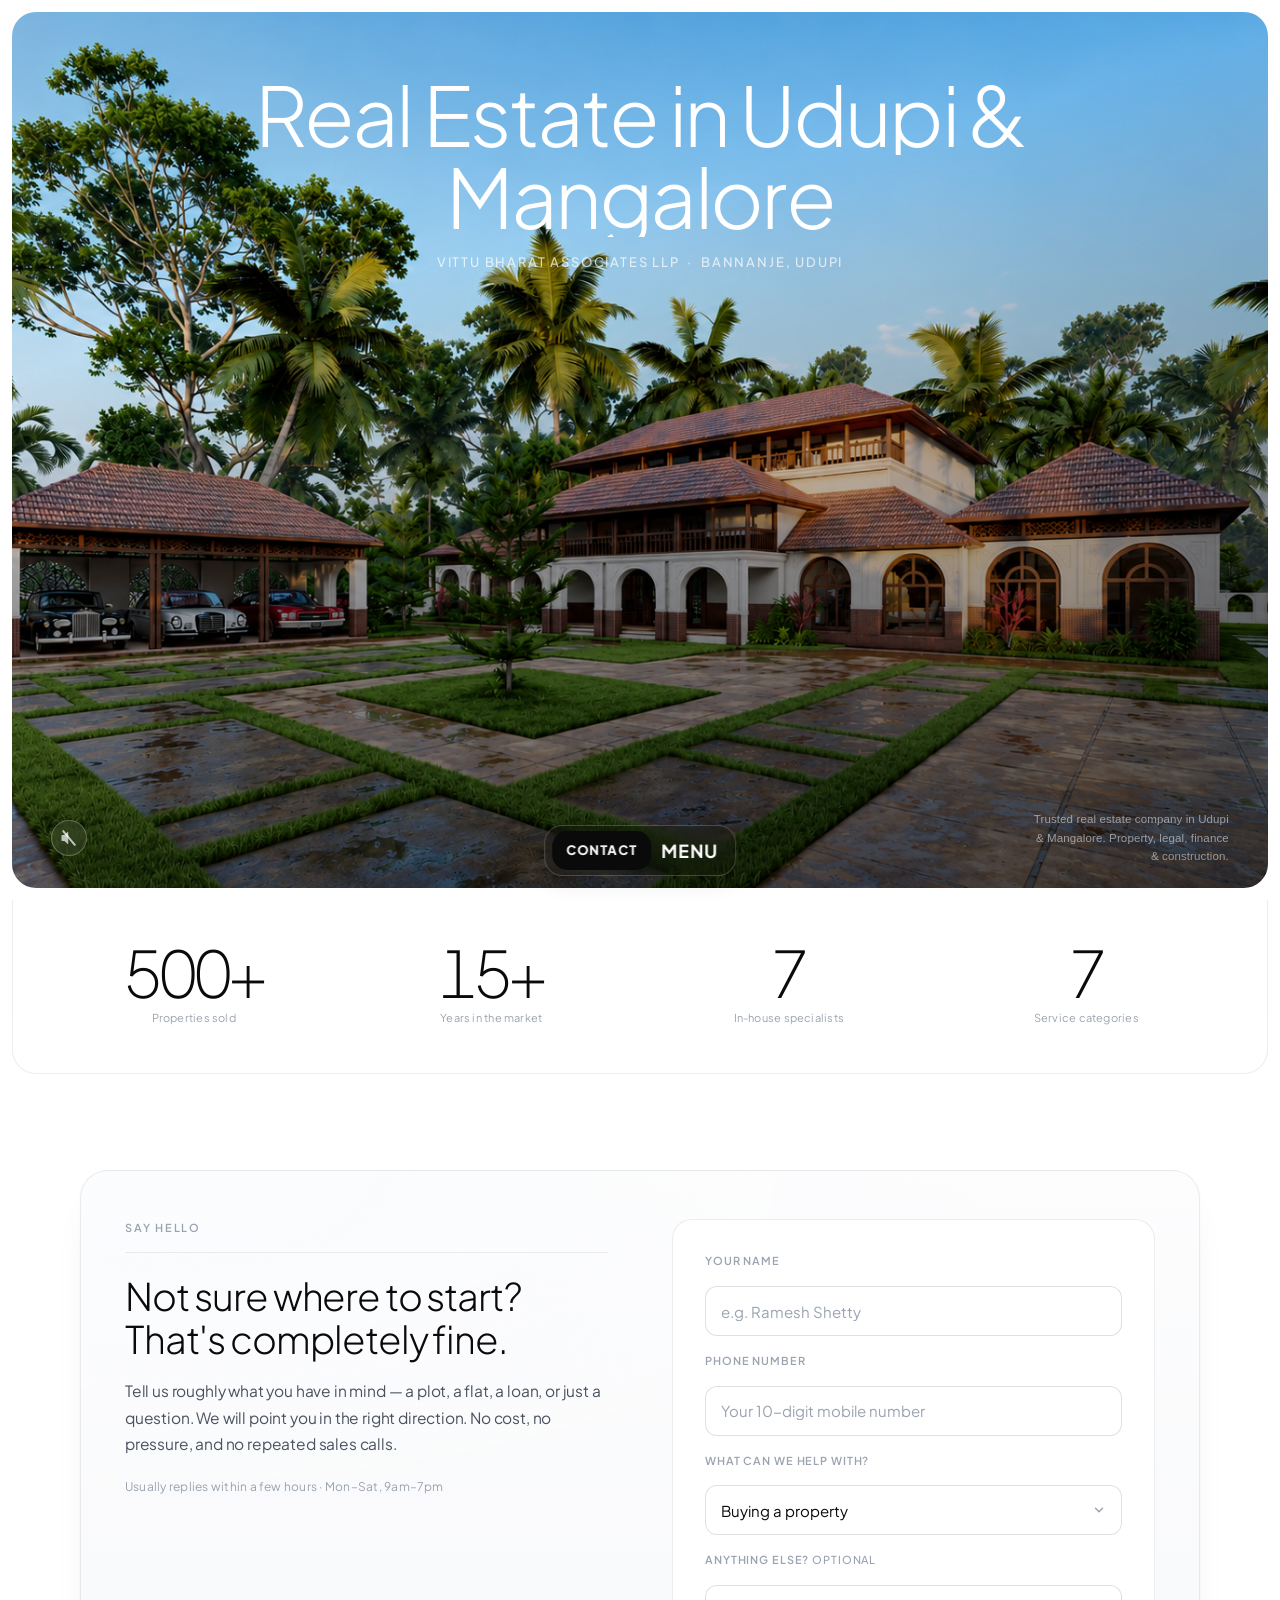
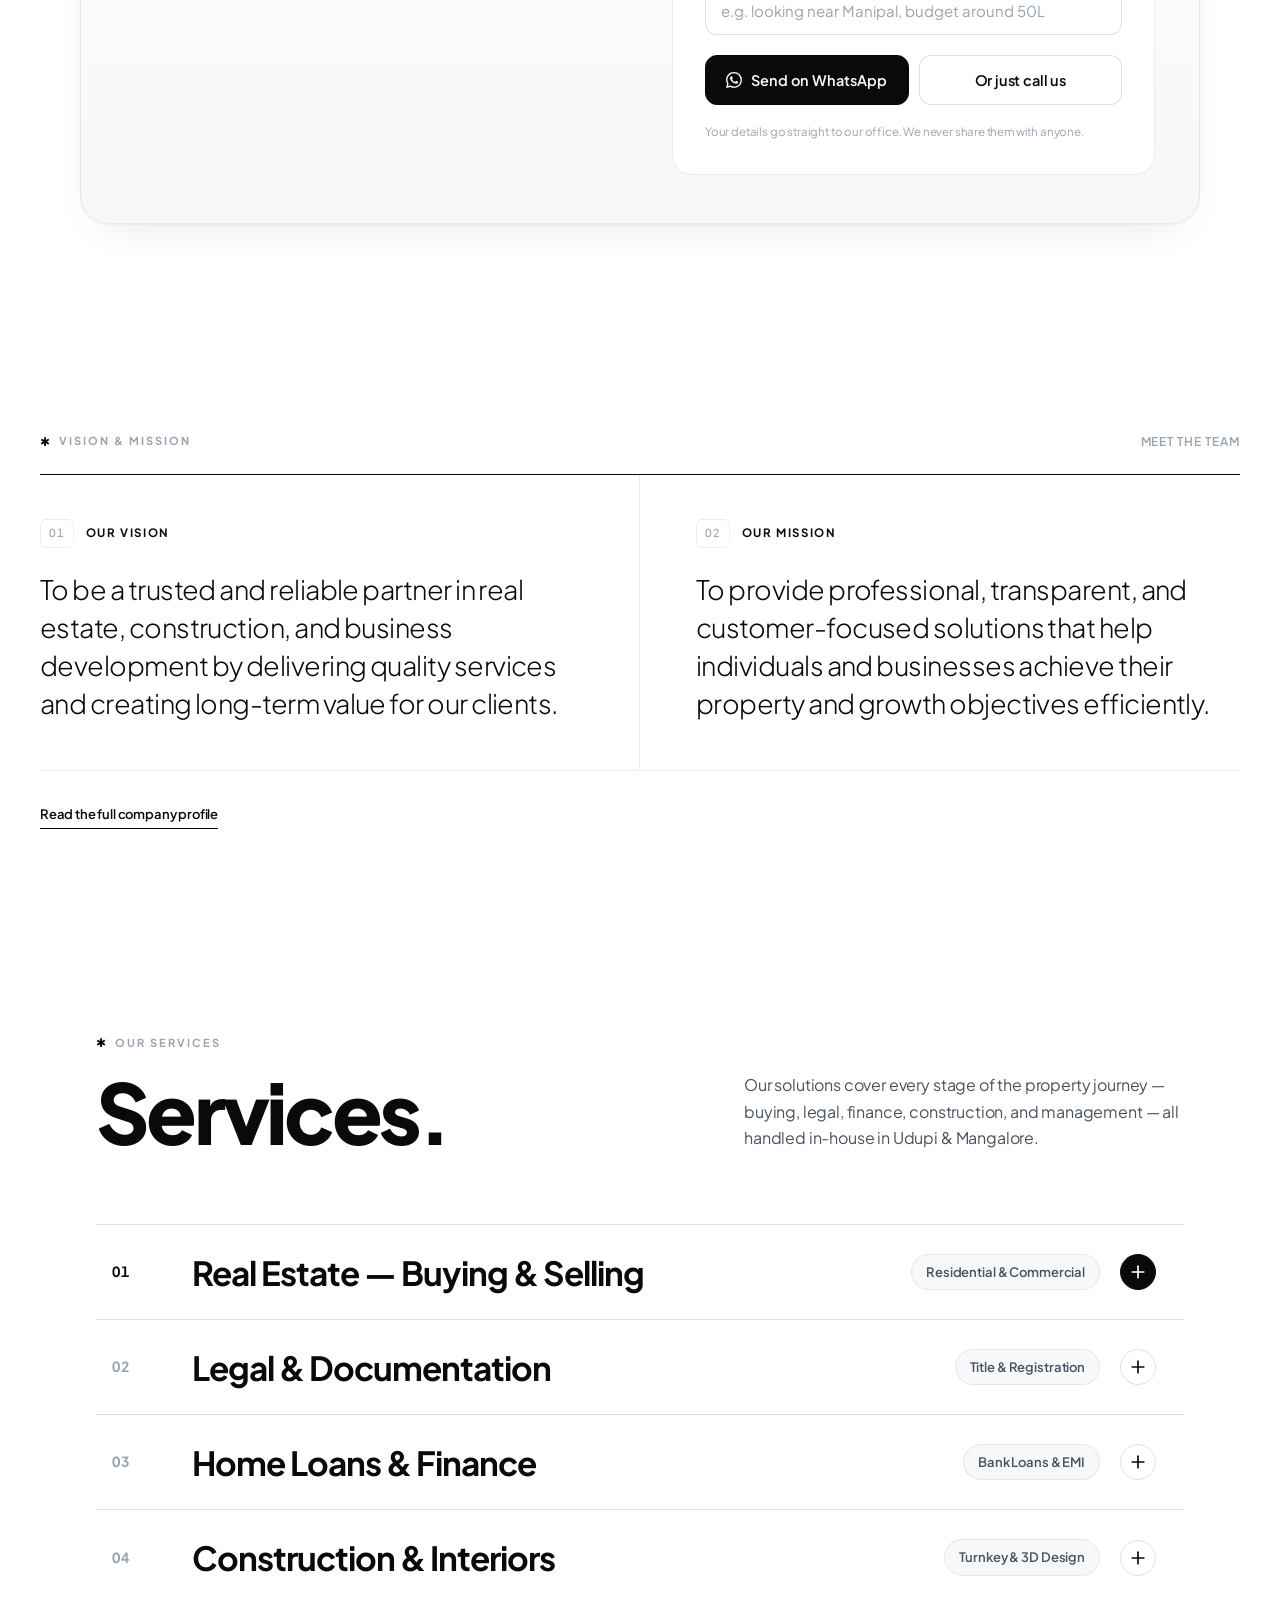
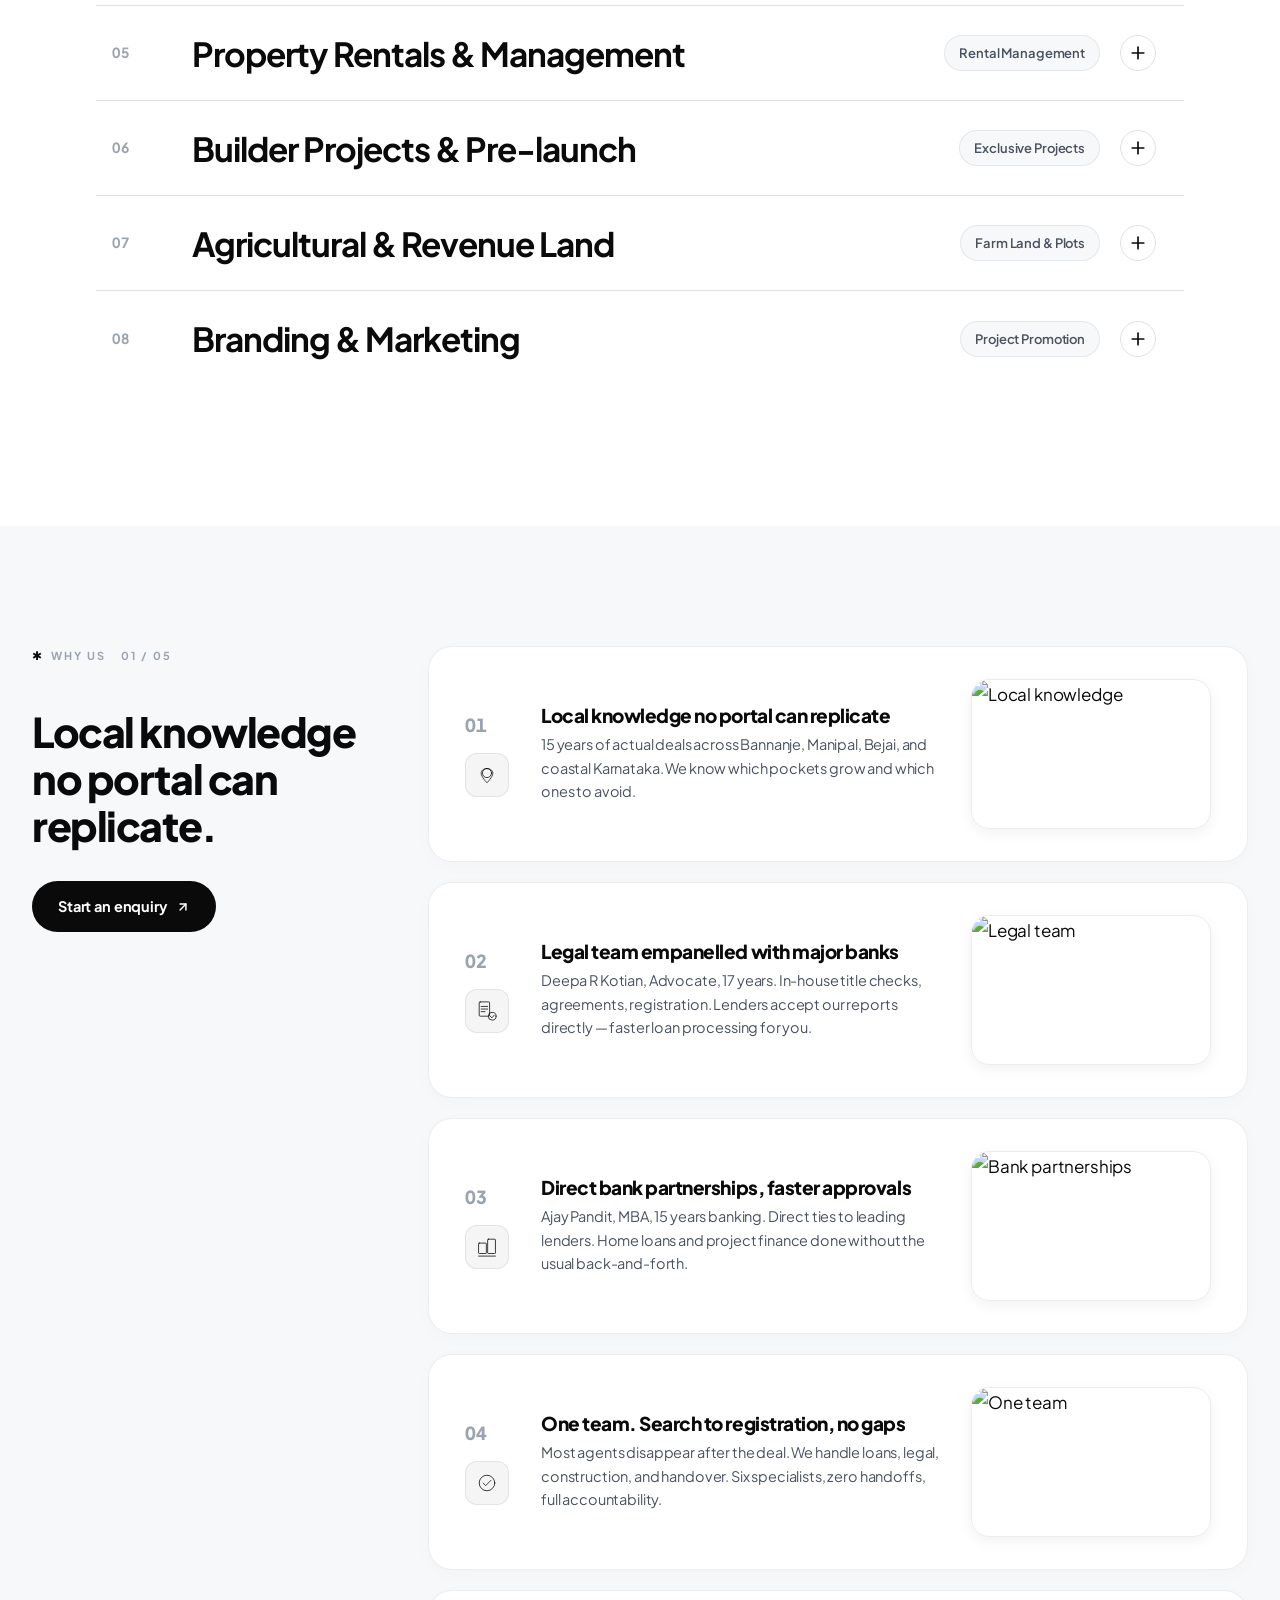
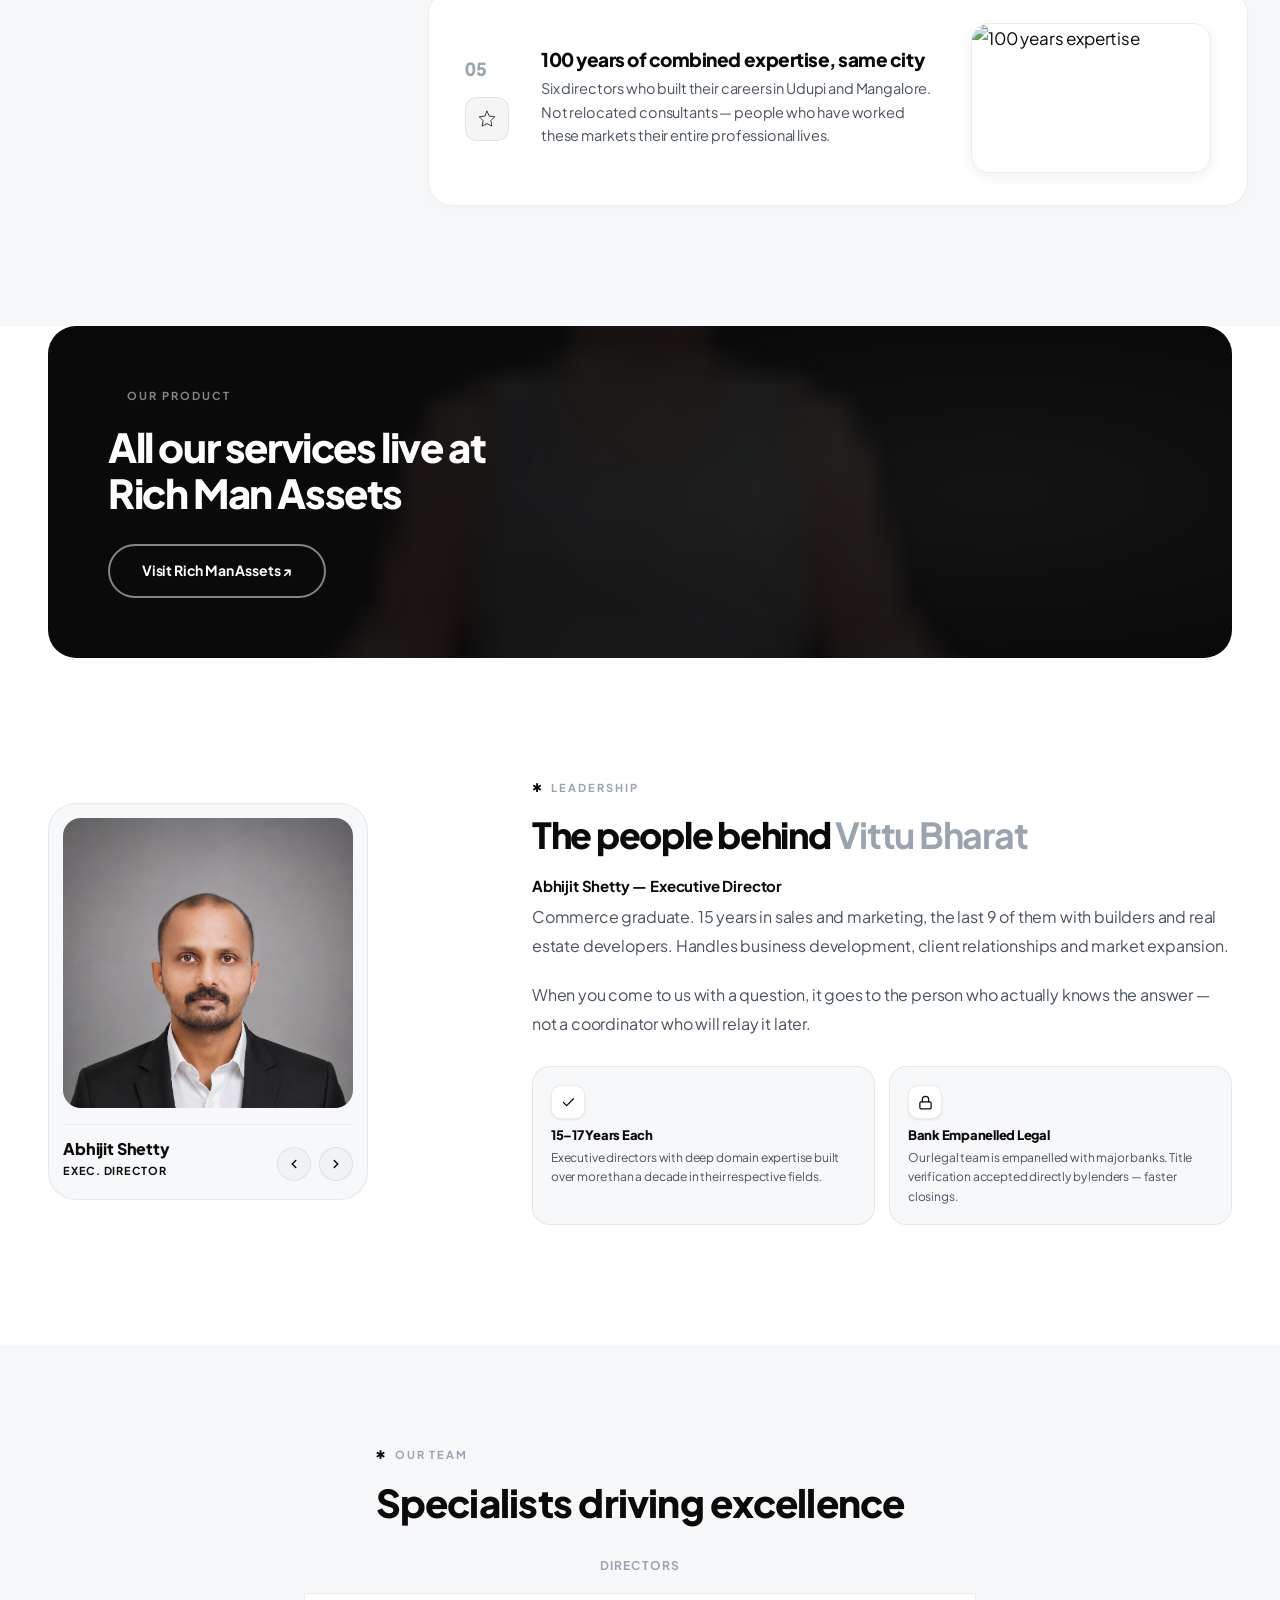
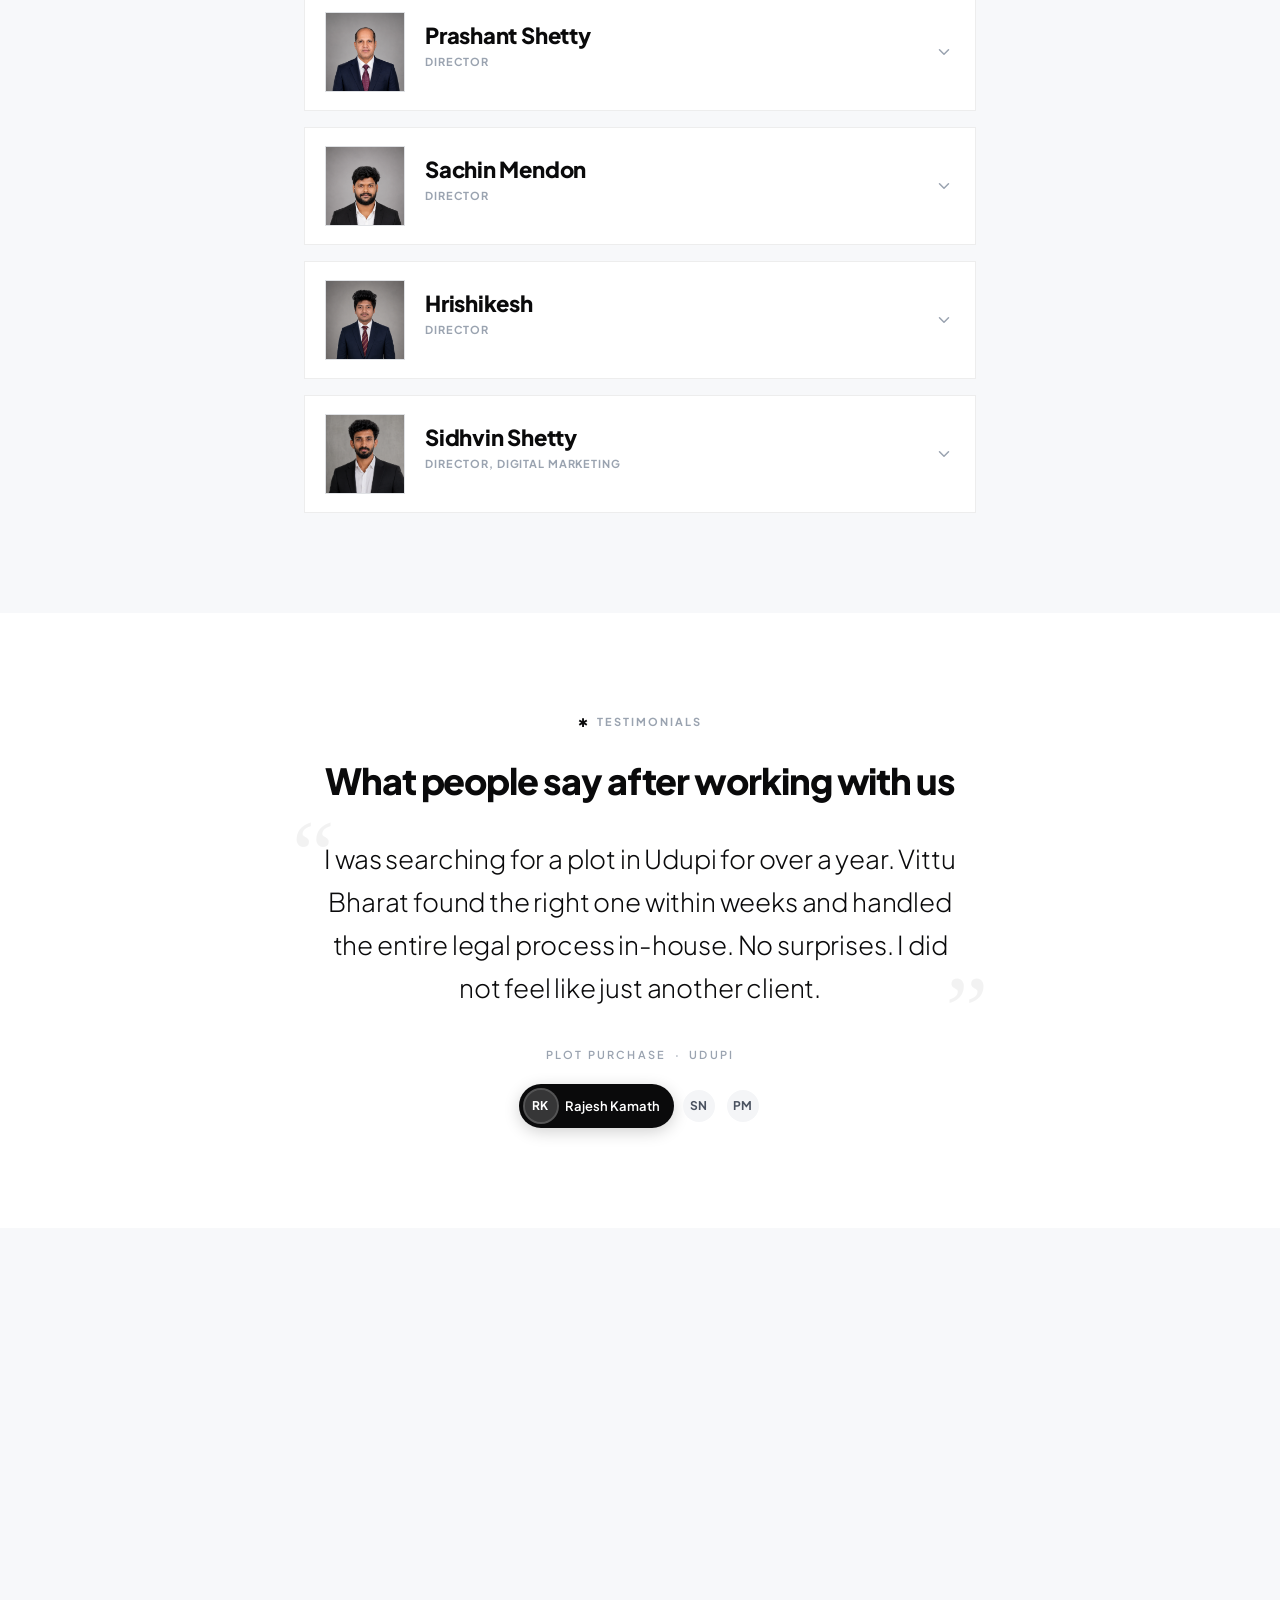
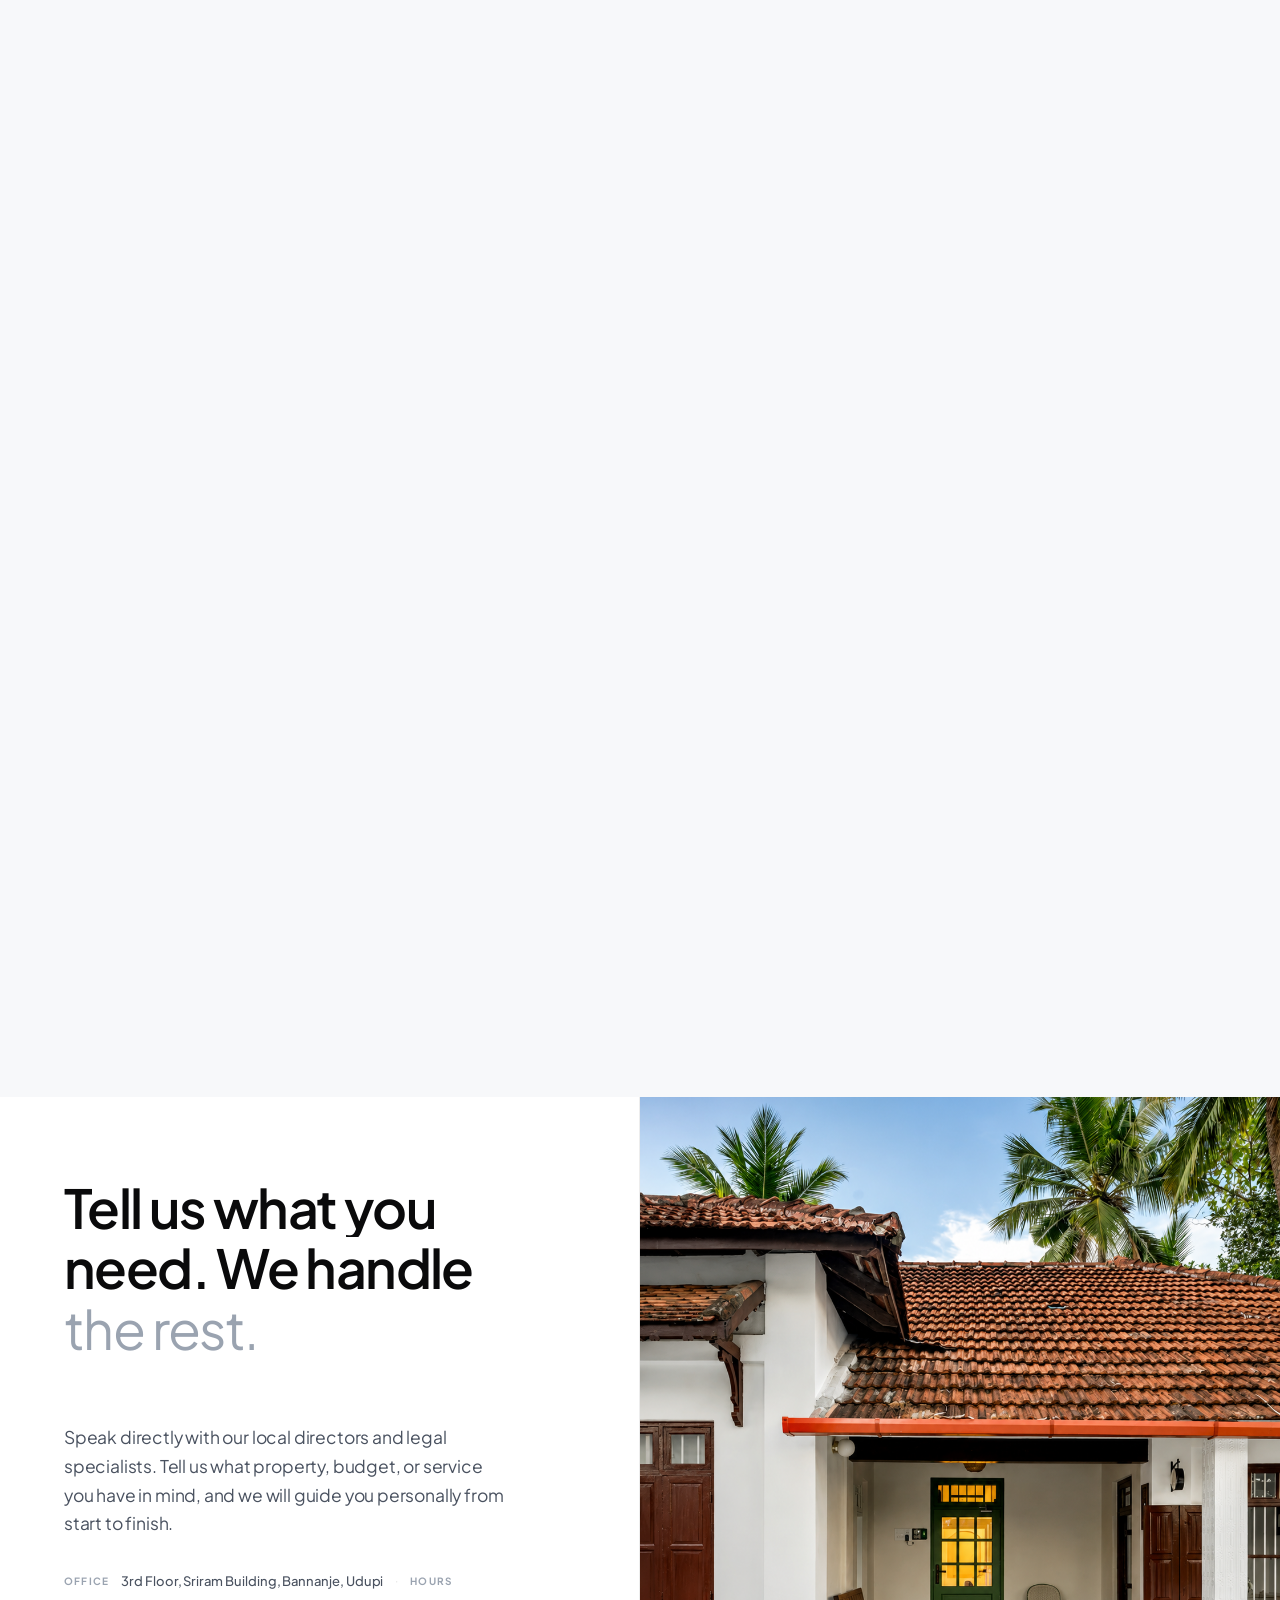
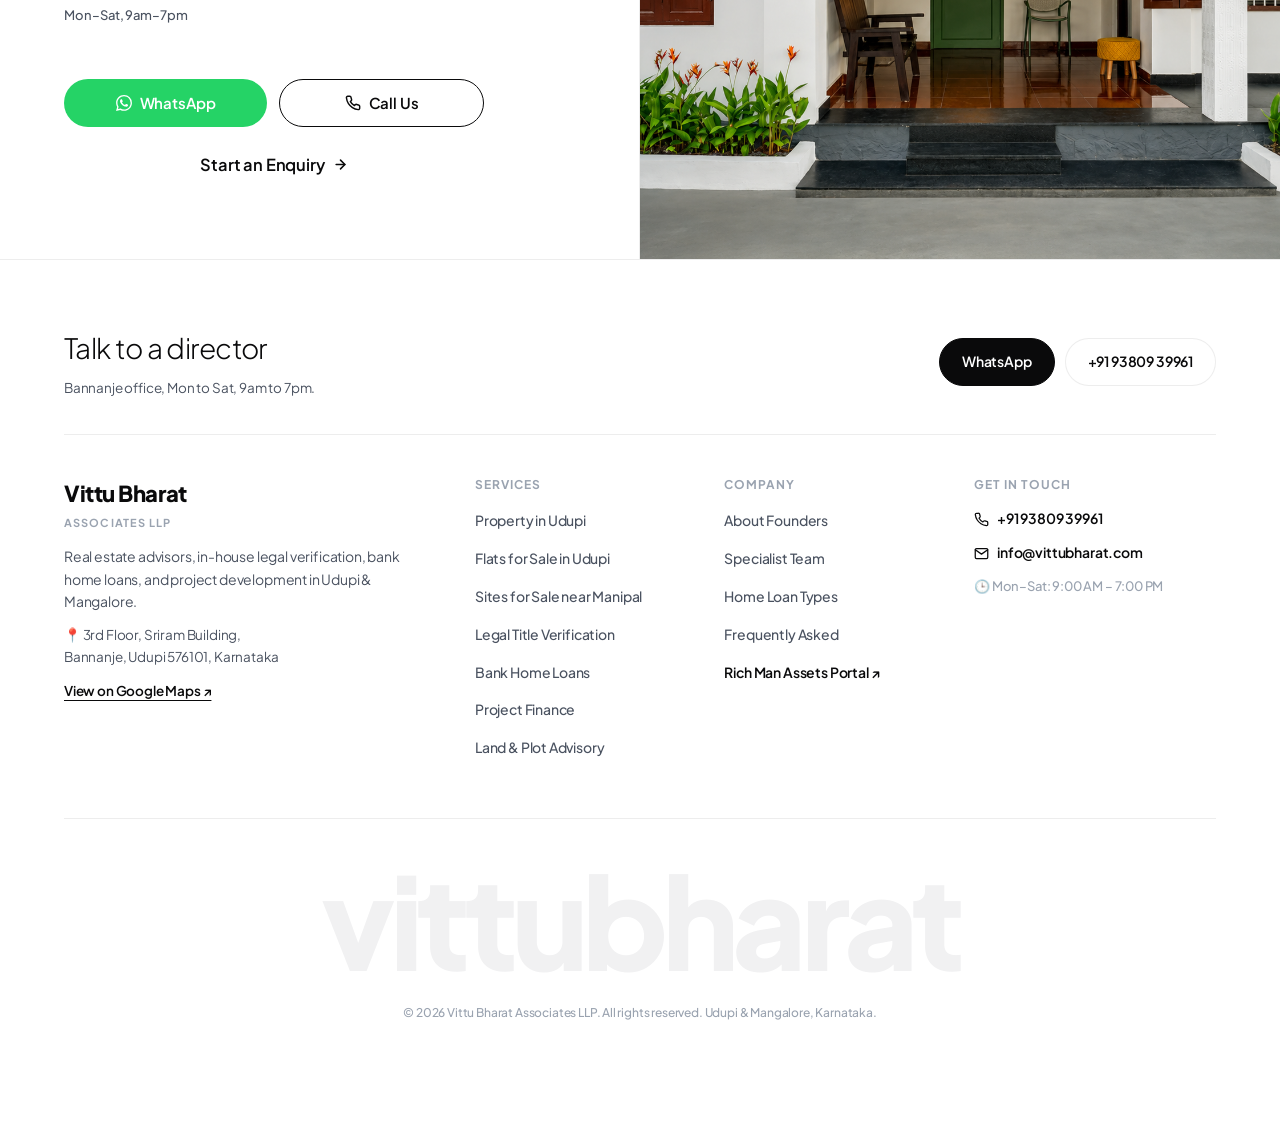
==== index.html @ 273f50f2 "SEO week 1: remove fake review markup, fix trust and crawl signals Audit found unearned aggregateRat" ====
<!DOCTYPE html>
<html lang="en">

<head>
  <meta charset="UTF-8">
  <meta name="viewport" content="width=device-width, initial-scale=1.0">
  <title>Real Estate in Udupi &amp; Mangalore | Vittu Bharat</title>
  <meta name="description"
    content="Real estate company in Udupi and Mangalore. Property buying and selling, in-house legal title work, bank home loans and construction. 15+ years, 7 specialists.">
  <meta name="keywords"
    content="real estate Udupi, real estate Mangalore, property dealers Udupi, property Mangalore, home loans Udupi, real estate consultants coastal Karnataka, property registration Udupi, Rich Man Assets, Vittu Bharat, VittuBharat, property advisor Udupi, buy flat Mangalore, plot for sale Udupi, housing loan Mangalore, property consultant Mangalore, land for sale Udupi, real estate agent Udupi, legal verification property Udupi, home loan consultant Mangalore, real estate Manipal, property Kundapur, flat for sale Udupi, villa Mangalore, commercial property Udupi, construction company Udupi, property registration Karnataka, RERA approved projects Udupi, best real estate company Udupi, trusted property dealer Mangalore, agricultural land Udupi, revenue land Karnataka, gated community Udupi, apartment Mangalore, property investment coastal Karnataka">
  <meta name="author" content="Vittu Bharat Associates LLP">
  <meta name="robots" content="index, follow, max-image-preview:large, max-snippet:-1, max-video-preview:-1">
  <link rel="canonical" href="https://www.vittubharat.com/">

  <!-- Geo / Location SEO -->
  <meta name="geo.region" content="IN-KA">
  <meta name="geo.placename" content="Udupi, Karnataka, India">
  <meta name="geo.position" content="13.3408;74.7491">
  <meta name="ICBM" content="13.3408, 74.7491">
  <meta name="DC.title" content="Vittu Bharat Associates LLP">
  <meta name="DC.creator" content="Vittu Bharat Associates LLP">
  <meta name="DC.subject" content="Real Estate Udupi Mangalore">
  <meta name="DC.description" content="Trusted real estate company in Udupi and Mangalore — property, legal, finance, construction.">
  <meta name="DC.publisher" content="Vittu Bharat Associates LLP">
  <meta name="DC.language" content="en-IN">

  <!-- Open Graph -->
  <meta property="og:title" content="Vittu Bharat Associates LLP | Real Estate in Udupi &amp; Mangalore">
  <meta property="og:description"
    content="Trusted real estate in Udupi &amp; Mangalore — Property, Legal, Home Loans, Construction. 📍 Bannanje, Udupi | 📞 +91 93809 39961 | 15+ yrs experience.">
  <meta property="og:type" content="website">
  <meta property="og:url" content="https://www.vittubharat.com/">
  <meta property="og:image" content="https://www.vittubharat.com/logo/og-image.png">
  <meta property="og:image:alt" content="Vittu Bharat Associates LLP — Real Estate Company">
  <meta property="og:image:width" content="1200">
  <meta property="og:image:height" content="630">
  <meta property="og:site_name" content="Vittu Bharat Associates LLP">
  <meta property="og:locale" content="en_IN">

  <!-- Twitter Card -->
  <meta name="twitter:card" content="summary_large_image">
  <meta name="twitter:title" content="Vittu Bharat Associates LLP | Real Estate in Udupi &amp; Mangalore">
  <meta name="twitter:description" content="Trusted real estate company in Udupi &amp; Mangalore. Property, legal, finance &amp; construction under one roof. 15+ years experience.">
  <meta name="twitter:image" content="https://www.vittubharat.com/logo/og-image.png">
  <meta name="twitter:image:alt" content="Vittu Bharat Associates LLP logo">

  <!-- Favicon -->
  <link rel="icon" type="image/png" sizes="192x192" href="logo/textlogo.png">
  <link rel="icon" type="image/png" sizes="32x32" href="logo/logo.png">
  <link rel="apple-touch-icon" sizes="180x180" href="logo/textlogo.png">
  <meta name="msapplication-TileImage" content="logo/textlogo.png">
  <meta name="theme-color" content="#0A0A0B">

  <!-- Fonts -->
  <link rel="preconnect" href="https://fonts.googleapis.com">
  <link rel="preconnect" href="https://fonts.gstatic.com" crossorigin>
  <link href="https://fonts.googleapis.com/css2?family=Inter:wght@300;400;500;600;700;800&family=Plus+Jakarta+Sans:wght@300;400;500;600;700;800&display=swap"
    rel="stylesheet">
  <link rel="stylesheet" href="style.css">

  <!-- Structured Data: RealEstateAgent (primary) -->
  <script type="application/ld+json">
{
  "@context": "https://schema.org",
  "@type": "RealEstateAgent",
  "dateModified": "2026-09-06",
  "inLanguage": "en-IN",
  "name": "Vittu Bharat Associates LLP",
  "alternateName": ["VittuBharat", "Vittu Bharat", "vittubharat"],
  "description": "Trusted real estate company in Udupi and Mangalore with 15+ years of experience in residential, commercial property, home loans, legal services, and construction.",
  "url": "https://www.vittubharat.com",
  "logo": "https://www.vittubharat.com/logo/textlogo.png",
  "image": "https://www.vittubharat.com/logo/textlogo.png",
  "telephone": "+91 93809 39961",
  "email": "info@vittubharat.com",
  "foundingDate": "2010",
  "numberOfEmployees": {
    "@type": "QuantitativeValue",
    "value": "7"
  },
  "priceRange": "₹₹-₹₹₹₹",
  "currenciesAccepted": "INR",
  "paymentAccepted": "Cash, Bank Transfer, Cheque",
  "address": {
    "@type": "PostalAddress",
    "streetAddress": "3rd floor, Sriram Building, Bannanje",
    "addressLocality": "Udupi",
    "addressRegion": "Karnataka",
    "postalCode": "576101",
    "addressCountry": "IN"
  },
  "geo": {
    "@type": "GeoCoordinates",
    "latitude": "13.3408",
    "longitude": "74.7491"
  },
  "openingHoursSpecification": {
    "@type": "OpeningHoursSpecification",
    "dayOfWeek": ["Monday","Tuesday","Wednesday","Thursday","Friday","Saturday"],
    "opens": "09:00",
    "closes": "19:00"
  },
  "areaServed": [
    {"@type": "City", "name": "Udupi"},
    {"@type": "City", "name": "Mangalore"},
    {"@type": "City", "name": "Manipal"},
    {"@type": "City", "name": "Kundapur"},
    {"@type": "City", "name": "Karkala"},
    {"@type": "City", "name": "Brahmavar"},
    {"@type": "City", "name": "Padubidri"},
    {"@type": "AdministrativeArea", "name": "Dakshina Kannada"},
    {"@type": "AdministrativeArea", "name": "Udupi District"},
    {"@type": "AdministrativeArea", "name": "Coastal Karnataka"}
  ],
  "hasOfferCatalog": {
    "@type": "OfferCatalog",
    "name": "Real Estate Services",
    "itemListElement": [
      {"@type": "Offer", "itemOffered": {"@type": "Service", "name": "Property Buying and Selling", "description": "Residential and commercial property transactions in Udupi and Mangalore"}},
      {"@type": "Offer", "itemOffered": {"@type": "Service", "name": "Legal Title Verification", "description": "In-house title verification, sale agreements, EC checks, property registration"}},
      {"@type": "Offer", "itemOffered": {"@type": "Service", "name": "Home Loan Assistance", "description": "Housing and construction loans, house and flat purchase loans, residential and commercial plot purchase loans, home loan takeover and top-up, loan against property, and industrial, commercial, residential and vacant land loans with major bank partnerships"}},
      {"@type": "Offer", "itemOffered": {"@type": "Service", "name": "Construction and Interiors", "description": "Turnkey construction, 3D design, and interior work"}},
      {"@type": "Offer", "itemOffered": {"@type": "Service", "name": "Property Rentals and Management", "description": "Residential and commercial property rental management"}},
      {"@type": "Offer", "itemOffered": {"@type": "Service", "name": "Builder Projects and Pre-launch", "description": "Shanta Serendipity and upcoming projects"}},
      {"@type": "Offer", "itemOffered": {"@type": "Service", "name": "Agricultural and Revenue Land Advisory", "description": "Farm land and investment land advisory in coastal Karnataka"}},
      {"@type": "Offer", "itemOffered": {"@type": "Service", "name": "Branding and Marketing", "description": "Real estate project branding, digital and offline marketing, sales promotion campaigns, and business growth and brand visibility assistance for builders and developers"}}
    ]
  },
  "sameAs": [
    "https://richmanassets.in",
    "https://wa.me/919380939961",
    "https://maps.app.goo.gl/BXjthYPATCqSxRvz6"
  ]
}
</script>

  <!-- Structured Data: FAQPage (for Google FAQ rich results) -->
  <script type="application/ld+json">
{
  "@context": "https://schema.org",
  "@type": "FAQPage",
  "mainEntity": [
    {
      "@type": "Question",
      "name": "Which areas in Udupi and Mangalore do you cover?",
      "acceptedAnswer": {
        "@type": "Answer",
        "text": "We serve Udupi, Mangalore, Manipal, Kundapur, Karkala, Brahmavar, Padubidri, and the broader Dakshina Kannada and Udupi districts. We know the local pricing trends, good investment pockets, and which locations to avoid. This is not general advice. It comes from actual deals done here."
      }
    },
    {
      "@type": "Question",
      "name": "Can you help me get a home loan in Udupi or Mangalore?",
      "acceptedAnswer": {
        "@type": "Answer",
        "text": "Yes. Ajay Pandit, our in-house finance specialist with 15 years of banking experience and an MBA, handles home loans and project loans directly. We have active relationships with major banks so approvals move faster and the paperwork does not fall on you."
      }
    },
    {
      "@type": "Question",
      "name": "Is the legal work handled in-house or outsourced?",
      "acceptedAnswer": {
        "@type": "Answer",
        "text": "Fully in-house. Deepa R Kotian, a practising Advocate with 17 years of experience, is part of our core team. She handles title verification, sale agreements, property registration, encumbrance checks, and due diligence. She is also empanelled with leading banks, which means lenders accept our title reports directly."
      }
    },
    {
      "@type": "Question",
      "name": "What kinds of properties can I buy or sell through you?",
      "acceptedAnswer": {
        "@type": "Answer",
        "text": "Residential plots, apartments, independent houses, villas, gated community flats, commercial shops, office spaces, warehouse properties, industrial plots, agricultural land, and revenue-generating rental properties. For active listings across Udupi and Mangalore, visit Rich Man Assets."
      }
    },
    {
      "@type": "Question",
      "name": "How do I get started with Vittu Bharat?",
      "acceptedAnswer": {
        "@type": "Answer",
        "text": "Call us, fill the enquiry form on this page, or walk into our office at 3rd floor, Sriram Building, Bannanje, Udupi. You can also visit richmanassets.com to browse current listings and submit a requirement. We respond the same day and do not follow up with pressure calls."
      }
    },
    {
      "@type": "Question",
      "name": "Do you assist with property registration and documentation in Udupi?",
      "acceptedAnswer": {
        "@type": "Answer",
        "text": "Yes. Property registration, khata transfer, EC checks, title reports and all related documentation are managed by our in-house legal team in Udupi. We handle this end to end so you do not need to run between offices or coordinate with external lawyers."
      }
    }
  ]
}
</script>

  <!-- Structured Data: BreadcrumbList -->
  <script type="application/ld+json">
{
  "@context": "https://schema.org",
  "@type": "BreadcrumbList",
  "itemListElement": [
    {"@type": "ListItem", "position": 1, "name": "Home", "item": "https://www.vittubharat.com/"},
    {"@type": "ListItem", "position": 2, "name": "Services", "item": "https://www.vittubharat.com/#services"},
    {"@type": "ListItem", "position": 3, "name": "About", "item": "https://www.vittubharat.com/about.html"},
    {"@type": "ListItem", "position": 4, "name": "Contact", "item": "https://www.vittubharat.com/#contact"}
  ]
}
</script>

  <!-- Structured Data: WebSite (Sitelinks Search Box) -->
  <script type="application/ld+json">
{
  "@context": "https://schema.org",
  "@type": "WebSite",
  "name": "Vittu Bharat Associates LLP",
  "alternateName": "VittuBharat",
  "url": "https://www.vittubharat.com"
}
</script>

  <!-- Structured Data: Organization -->
  <script type="application/ld+json">
{
  "@context": "https://schema.org",
  "@type": "Organization",
  "name": "Vittu Bharat Associates LLP",
  "url": "https://www.vittubharat.com",
  "logo": "https://www.vittubharat.com/logo/textlogo.png",
  "contactPoint": {
    "@type": "ContactPoint",
    "telephone": "+91 93809 39961",
    "contactType": "customer service",
    "email": "info@vittubharat.com",
    "areaServed": "IN",
    "availableLanguage": ["English", "Kannada", "Hindi", "Tulu"]
  },
  "sameAs": [
    "https://richmanassets.in",
    "https://maps.app.goo.gl/BXjthYPATCqSxRvz6",
    "https://wa.me/919380939961"
  ]
}
</script>
</head>

<body>

  <!-- NAVBAR bottom-right pill -->
  <div class="nb" id="nb">

    <!-- expanded panel — slides up -->
    <nav class="nb-panel" id="nb-panel" aria-hidden="true">
      <a href="about.html" class="nb-link">About Us</a>
      <a href="#services" class="nb-link">Our Services</a>
      <a href="property-in-udupi.html" class="nb-link">Property in Udupi</a>
      <a href="flats-for-sale-udupi.html" class="nb-link">Flats in Udupi</a>
      <a href="sites-for-sale-manipal.html" class="nb-link">Sites near Manipal</a>
      <a href="home-loans.html" class="nb-link">Home Loans</a>
      <a href="#leadership" class="nb-link">Our Team</a>
      <a href="#why" class="nb-link">Why Us</a>
      <a href="#faq" class="nb-link">Resources</a>
      <a href="https://richmanassets.in" target="_blank" rel="noopener" class="nb-link nb-link--accent">Rich Man Assets
        ↗</a>
    </nav>

    <!-- trigger bar — always visible -->
    <div class="nb-bar">
      <a href="#contact" class="nb-logo"> Contact</a>
      <button class="nb-toggle" id="nb-toggle" aria-expanded="false">
        <span class="nb-label-menu">Menu</span>
        <span class="nb-label-close">Close</span>
      </button>
    </div>

  </div>

  <main id="main-container">

    <!-- HERO -->
    <section class="hero" id="hero">
      <audio id="hero-bg-audio" src="team/North_Facing_Light.mp3" loop preload="auto"></audio>
      <div class="hero-bg">
        <img src="scraped images/hero.jpg" alt="Coastal Karnataka aerial view" loading="eager">
      </div>
      <div class="hero-content">
        <h1 class="hero-title">Real Estate in Udupi &amp; Mangalore</h1>
        <p class="hero-brandline">Vittu Bharat Associates LLP &nbsp;&middot;&nbsp; Bannanje, Udupi</p>
      </div>
      <!-- Bottom row: sound icon + description, sits above the navbar -->
      <div class="hero-bottom-row">

        <!-- Sound icon -->
        <button class="hero-sound-btn muted" id="hero-sound-btn" aria-label="Toggle sound">
          <div class="hero-sound-icon">
            <svg class="hero-sound-svg" xmlns="http://www.w3.org/2000/svg" viewBox="0 0 24 24" width="18" height="18">
              <path fill="currentColor" stroke="none"
                d="M11 4.702a.705.705 0 0 0-1.203-.498L6.413 7.587A1.4 1.4 0 0 1 5.416 8H3a1 1 0 0 0-1 1v6a1 1 0 0 0 1 1h2.416a1.4 1.4 0 0 1 .997.413l3.383 3.384A.705.705 0 0 0 11 19.298z" />
              <path class="hero-sound-waves" fill="none" stroke-width="2" stroke-linecap="round" stroke-linejoin="round"
                stroke="currentColor" d="M16 9a5 5 0 0 1 0 6" />
              <path class="hero-sound-waves" fill="none" stroke-width="2" stroke-linecap="round" stroke-linejoin="round"
                stroke="currentColor" d="M19.364 18.364a9 9 0 0 0 0-12.728" />
            </svg>
            <div class="hero-sound-slash">
              <div class="hero-sound-slash-inner"></div>
            </div>
          </div>
        </button>

        <!-- Description -->
        <p class="hero-desc-text">Trusted real estate company in Udupi &amp; Mangalore. Property, legal, finance &amp;
          construction.</p>

      </div>

    </section>


    <!-- STATS STRIP -->
    <div class="stats-strip">
      <div class="stats-strip-inner">
        <div class="stat-item">
          <span class="stat-num" data-target="500" data-suffix="+">500+</span>
          <span class="stat-label">Properties sold</span>
        </div>
        <div class="stat-divider"></div>
        <div class="stat-item">
          <span class="stat-num" data-target="15" data-suffix="+">15+</span>
          <span class="stat-label">Years in the market</span>
        </div>
        <div class="stat-divider"></div>
        <div class="stat-item">
          <span class="stat-num" data-target="7" data-suffix="">7</span>
          <span class="stat-label">In-house specialists</span>
        </div>
        <div class="stat-divider"></div>
        <div class="stat-item">
          <span class="stat-num" data-target="7" data-suffix="">7</span>
          <span class="stat-label">Service categories</span>
        </div>
      </div>
    </div>


    <!-- ENQUIRY CTA -->
    <section class="fq" id="say-hello" aria-labelledby="fq-title">
      <div class="fq-card">
        <div class="fq-intro">
          <span class="fq-eyebrow">Say hello</span>
          <h2 class="fq-title" id="fq-title">Not sure where to start? That's completely fine.</h2>
          <p class="fq-text">Tell us roughly what you have in mind — a plot, a flat, a loan, or just a question. We
            will point you in the right direction. No cost, no pressure, and no repeated sales calls.</p>
          <p class="fq-reassure">Usually replies within a few hours · Mon–Sat, 9am–7pm</p>
        </div>

        <form class="fq-form" id="fq-form-home" novalidate>
          <div class="fq-field">
            <label class="fq-label" for="fq-name-home">Your name</label>
            <input class="fq-input" type="text" id="fq-name-home" name="name" placeholder="e.g. Ramesh Shetty"
              autocomplete="name" required>
          </div>
          <div class="fq-field">
            <label class="fq-label" for="fq-phone-home">Phone number</label>
            <input class="fq-input" type="tel" id="fq-phone-home" name="phone" placeholder="Your 10-digit mobile number"
              autocomplete="tel" required>
          </div>
          <div class="fq-field fq-field--full">
            <label class="fq-label" for="fq-need-home">What can we help with?</label>
            <select class="fq-input fq-select" id="fq-need-home" name="need">
              <option value="Buying a property">Buying a property</option>
              <option value="Selling a property">Selling a property</option>
              <option value="Home loan">Home loan</option>
              <option value="Legal or documentation">Legal or documentation</option>
              <option value="Construction or interiors">Construction or interiors</option>
              <option value="Something else">Something else</option>
            </select>
          </div>
          <div class="fq-field fq-field--full">
            <label class="fq-label" for="fq-note-home">Anything else? <span class="fq-optional">Optional</span></label>
            <input class="fq-input" type="text" id="fq-note-home" name="note"
              placeholder="e.g. looking near Manipal, budget around 50L">
          </div>

          <p class="fq-error" id="fq-error-home" role="alert" hidden></p>

          <div class="fq-actions">
            <button type="submit" class="fq-btn fq-btn--solid">
              <svg width="16" height="16" viewBox="0 0 24 24" fill="currentColor" aria-hidden="true">
                <path d="M17.472 14.382c-.297-.149-1.758-.867-2.03-.967-.273-.099-.471-.148-.67.15-.197.297-.767.966-.94 1.164-.173.199-.347.223-.644.075-.297-.15-1.255-.463-2.39-1.475-.883-.788-1.48-1.761-1.653-2.059-.173-.297-.018-.458.13-.606.134-.133.298-.347.446-.52.149-.174.198-.298.298-.497.099-.198.05-.371-.025-.52-.075-.149-.669-1.612-.916-2.207-.242-.579-.487-.5-.669-.51-.173-.008-.371-.01-.57-.01-.198 0-.52.074-.792.372-.272.297-1.04 1.016-1.04 2.479 0 1.462 1.065 2.875 1.213 3.074.149.198 2.096 3.2 5.077 4.487.709.306 1.262.489 1.694.625.712.227 1.36.195 1.871.118.571-.085 1.758-.719 2.006-1.413.248-.694.248-1.289.173-1.413-.074-.124-.272-.198-.57-.347m-5.421 7.403h-.004a9.87 9.87 0 01-5.031-1.378l-.361-.214-3.741.982.998-3.648-.235-.374a9.86 9.86 0 01-1.51-5.26c.001-5.45 4.436-9.884 9.888-9.884 2.64 0 5.122 1.03 6.988 2.898a9.825 9.825 0 012.893 6.994c-.003 5.45-4.437 9.884-9.885 9.884m8.413-18.297A11.815 11.815 0 0012.05 0C5.495 0 .16 5.335.157 11.892c0 2.096.547 4.142 1.588 5.945L.057 24l6.305-1.654a11.882 11.882 0 005.683 1.448h.005c6.554 0 11.89-5.335 11.893-11.893a11.821 11.821 0 00-3.48-8.413z" />
              </svg>
              Send on WhatsApp
            </button>
            <a href="tel:+919380939961" class="fq-btn">Or just call us</a>
          </div>
          <p class="fq-privacy">Your details go straight to our office. We never share them with anyone.</p>
        </form>
      </div>
    </section>


    <!-- VISION & MISSION -->
    <section class="section-vm" id="vision">
      <div class="vm-inner">
        <div class="vm-top">
          <p class="section-label"><span class="label-star">✱</span> VISION &amp; MISSION</p>
          <a href="#leadership" class="vm-link">Meet the team</a>
        </div>
        <div class="vm-rows">
          <article class="vm-row">
            <div class="vm-key">
              <span class="vm-num">01</span>
              <h3 class="vm-title">Our vision</h3>
            </div>
            <p class="vm-body">To be a trusted and reliable partner in real estate, construction, and business
              development by delivering quality services and creating long-term value for our clients.</p>
          </article>
          <article class="vm-row">
            <div class="vm-key">
              <span class="vm-num">02</span>
              <h3 class="vm-title">Our mission</h3>
            </div>
            <p class="vm-body">To provide professional, transparent, and customer-focused solutions that help
              individuals and businesses achieve their property and growth objectives efficiently.</p>
          </article>
        </div>
        <a href="about.html" class="vm-more">Read the full company profile</a>
      </div>
    </section>

    <!-- SERVICES — animated hover modal -->
    <!-- SERVICES — Ultra-Simple Clean Expandable Accordion -->
    <section class="section-services" id="services">
      <div class="svc-wrap">

        <div class="svc-header">
          <div>
            <p class="section-label"><span class="label-star">✱</span> OUR SERVICES</p>
            <h2 class="svc-heading">Services.</h2>
          </div>
          <p class="svc-sub">Our solutions cover every stage of the property journey — buying, legal, finance,
            construction, and management — all handled in-house in Udupi &amp; Mangalore.</p>
        </div>

        <div class="svc-acc-list" id="svc-acc-list">

          <!-- 01 -->
          <div class="svc-acc-item active">
            <button class="svc-acc-header" aria-expanded="true">
              <span class="svc-acc-num">01</span>
              <h3 class="svc-acc-title">Real Estate — Buying &amp; Selling</h3>
              <span class="svc-acc-tag">Residential &amp; Commercial</span>
              <div class="svc-acc-icon">
                <svg class="svc-plus-icon" width="20" height="20" viewBox="0 0 24 24" fill="none" stroke="currentColor" stroke-width="2" stroke-linecap="round" stroke-linejoin="round"><line x1="12" y1="5" x2="12" y2="19"/><line x1="5" y1="12" x2="19" y2="12"/></svg>
              </div>
            </button>
            <div class="svc-acc-body">
              <div class="svc-acc-inner">
                <div class="svc-acc-img">
                  <img src="https://images.unsplash.com/photo-1570129477492-45c003edd2be?w=800&q=80" alt="Real Estate in Udupi &amp; Mangalore" loading="lazy">
                </div>
                <div class="svc-acc-info">
                  <p class="svc-acc-desc">Looking to buy or sell residential apartments, luxury villas, commercial shops, or prime plots in Udupi, Mangalore, Manipal, and coastal Karnataka? Our team at Vittu Bharat brings 15+ years of local market intelligence to ensure transparent pricing, verified titles, and seamless deals. Browse verified listings on <a href="https://richmanassets.in" target="_blank" rel="noopener" class="svc-seo-link">Rich Man Assets</a>.</p>
                  <a href="https://richmanassets.in" target="_blank" rel="noopener" class="svc-acc-btn">
                    Browse Property Listings ↗
                  </a>
                </div>
              </div>
            </div>
          </div>

          <!-- 02 -->
          <div class="svc-acc-item">
            <button class="svc-acc-header" aria-expanded="false">
              <span class="svc-acc-num">02</span>
              <h3 class="svc-acc-title">Legal &amp; Documentation</h3>
              <span class="svc-acc-tag">Title &amp; Registration</span>
              <div class="svc-acc-icon">
                <svg class="svc-plus-icon" width="20" height="20" viewBox="0 0 24 24" fill="none" stroke="currentColor" stroke-width="2" stroke-linecap="round" stroke-linejoin="round"><line x1="12" y1="5" x2="12" y2="19"/><line x1="5" y1="12" x2="19" y2="12"/></svg>
              </div>
            </button>
            <div class="svc-acc-body">
              <div class="svc-acc-inner">
                <div class="svc-acc-img">
                  <img src="https://images.unsplash.com/photo-1589829545856-d10d557cf95f?w=800&q=80" alt="Property Legal Services in Udupi" loading="lazy">
                </div>
                <div class="svc-acc-info">
                  <p class="svc-acc-desc">Empanelled with leading nationalized &amp; private banks, Advocate Deepa R Kotian (17 years experience) leads our in-house legal team. We manage complete title verification, encumbrance certificates (EC), sale agreement drafting, and property registration in Udupi &amp; Mangalore without external lawyer delays. Read our legal advisory guide on <a href="https://richmanassets.in" target="_blank" rel="noopener" class="svc-seo-link">Rich Man Assets</a>.</p>
                  <ul class="svc-loan-list">
                    <li>Legal scrutiny report</li>
                    <li>Bank panel advocate services</li>
                    <li>Municipal document work</li>
                    <li>Town planning and authority documentation</li>
                  </ul>
                  <a href="https://richmanassets.in" target="_blank" rel="noopener" class="svc-acc-btn">
                    Legal Advisory &amp; Title Verification ↗
                  </a>
                </div>
              </div>
            </div>
          </div>

          <!-- 03 -->
          <div class="svc-acc-item">
            <button class="svc-acc-header" aria-expanded="false">
              <span class="svc-acc-num">03</span>
              <h3 class="svc-acc-title">Home Loans &amp; Finance</h3>
              <span class="svc-acc-tag">Bank Loans &amp; EMI</span>
              <div class="svc-acc-icon">
                <svg class="svc-plus-icon" width="20" height="20" viewBox="0 0 24 24" fill="none" stroke="currentColor" stroke-width="2" stroke-linecap="round" stroke-linejoin="round"><line x1="12" y1="5" x2="12" y2="19"/><line x1="5" y1="12" x2="19" y2="12"/></svg>
              </div>
            </button>
            <div class="svc-acc-body">
              <div class="svc-acc-inner">
                <div class="svc-acc-img">
                  <img src="https://images.unsplash.com/photo-1554224155-6726b3ff858f?w=800&q=80" alt="Home Loans in Mangalore and Udupi" loading="lazy">
                </div>
                <div class="svc-acc-info">
                  <p class="svc-acc-desc">Led by Ajay Pandit (MBA, 15 years banking experience), our finance division handles bank documentation, EMI calculations, and direct approval coordination with top lenders across Karnataka. Calculate your loan eligibility on <a href="https://richmanassets.in" target="_blank" rel="noopener" class="svc-seo-link">Rich Man Assets</a>.</p>
                  <ul class="svc-loan-list">
                    <li>Housing &amp; construction loan</li>
                    <li>House / flat purchase loan</li>
                    <li>Residential &amp; commercial plot purchase loan</li>
                    <li>Home loan takeover and top-up</li>
                    <li>Loan against property</li>
                    <li>Industrial, commercial, residential &amp; vacant land loan</li>
                  </ul>
                  <p class="svc-acc-desc">Our team has spent 15+ years inside the home loan industry, much of it in bank <strong>Credit Analysis</strong> departments. That means detailed ITR analysis, income assessment, loan eligibility calculation, and working knowledge of each bank's credit policy — including how different banks read an ITR and arrive at an eligibility figure.</p>
                  <p class="svc-acc-desc">Walk into our Bannanje office and we analyse your ITR, income, existing liabilities, and overall financial profile to find the maximum eligibility available to you under each bank's criteria. The goal is simple: the largest loan you actually qualify for, with the right bank for your profile.</p>
                  <a href="home-loans.html" class="svc-acc-btn">
                    Visit our Home Loan Department →
                  </a>
                </div>
              </div>
            </div>
          </div>

          <!-- 04 -->
          <div class="svc-acc-item">
            <button class="svc-acc-header" aria-expanded="false">
              <span class="svc-acc-num">04</span>
              <h3 class="svc-acc-title">Construction &amp; Interiors</h3>
              <span class="svc-acc-tag">Turnkey &amp; 3D Design</span>
              <div class="svc-acc-icon">
                <svg class="svc-plus-icon" width="20" height="20" viewBox="0 0 24 24" fill="none" stroke="currentColor" stroke-width="2" stroke-linecap="round" stroke-linejoin="round"><line x1="12" y1="5" x2="12" y2="19"/><line x1="5" y1="12" x2="19" y2="12"/></svg>
              </div>
            </button>
            <div class="svc-acc-body">
              <div class="svc-acc-inner">
                <div class="svc-acc-img">
                  <img src="https://images.unsplash.com/photo-1504307651254-35680f356dfd?w=800&q=80" alt="Construction and Interiors Udupi" loading="lazy">
                </div>
                <div class="svc-acc-info">
                  <p class="svc-acc-desc">From architectural 3D floor plans to turnkey villa construction and modern home interiors in Udupi &amp; Mangalore. Managed by Rich Man Assets construction partners, we deliver on-time structural engineering, quality building materials, and customized interior execution. View completed projects on <a href="https://richmanassets.in" target="_blank" rel="noopener" class="svc-seo-link">Rich Man Assets</a>.</p>
                  <a href="https://richmanassets.in" target="_blank" rel="noopener" class="svc-acc-btn">
                    View Construction Portfolio ↗
                  </a>
                </div>
              </div>
            </div>
          </div>

          <!-- 05 -->
          <div class="svc-acc-item">
            <button class="svc-acc-header" aria-expanded="false">
              <span class="svc-acc-num">05</span>
              <h3 class="svc-acc-title">Property Rentals &amp; Management</h3>
              <span class="svc-acc-tag">Rental Management</span>
              <div class="svc-acc-icon">
                <svg class="svc-plus-icon" width="20" height="20" viewBox="0 0 24 24" fill="none" stroke="currentColor" stroke-width="2" stroke-linecap="round" stroke-linejoin="round"><line x1="12" y1="5" x2="12" y2="19"/><line x1="5" y1="12" x2="19" y2="12"/></svg>
              </div>
            </button>
            <div class="svc-acc-body">
              <div class="svc-acc-inner">
                <div class="svc-acc-img">
                  <img src="https://images.unsplash.com/photo-1522708323590-d24dbb6b0267?w=800&q=80" alt="Property Rentals Udupi Mangalore" loading="lazy">
                </div>
                <div class="svc-acc-info">
                  <p class="svc-acc-desc">Complete rental management for NRI property owners, residential landlords, and commercial building owners in Udupi and Mangalore. We handle tenant background verification, legal lease agreements, timely rent collection, and routine property maintenance. List your rental property on <a href="https://richmanassets.in" target="_blank" rel="noopener" class="svc-seo-link">Rich Man Assets</a>.</p>
                  <a href="https://richmanassets.in" target="_blank" rel="noopener" class="svc-acc-btn">
                    Manage My Property ↗
                  </a>
                </div>
              </div>
            </div>
          </div>

          <!-- 06 -->
          <div class="svc-acc-item">
            <button class="svc-acc-header" aria-expanded="false">
              <span class="svc-acc-num">06</span>
              <h3 class="svc-acc-title">Builder Projects &amp; Pre-launch</h3>
              <span class="svc-acc-tag">Exclusive Projects</span>
              <div class="svc-acc-icon">
                <svg class="svc-plus-icon" width="20" height="20" viewBox="0 0 24 24" fill="none" stroke="currentColor" stroke-width="2" stroke-linecap="round" stroke-linejoin="round"><line x1="12" y1="5" x2="12" y2="19"/><line x1="5" y1="12" x2="19" y2="12"/></svg>
              </div>
            </button>
            <div class="svc-acc-body">
              <div class="svc-acc-inner">
                <div class="svc-acc-img">
                  <img src="https://images.unsplash.com/photo-1486325212027-8081e485255e?w=800&q=80" alt="Builder Projects Shanta Serendipity Udupi" loading="lazy">
                </div>
                <div class="svc-acc-info">
                  <p class="svc-acc-desc">Official marketing &amp; sales partner for premier builder projects in coastal Karnataka, including Shanta Serendipity in Udupi. Get early bird access to pre-launch apartment bookings, RERA-approved housing projects, and builder discounts. Explore new launches on <a href="https://richmanassets.in" target="_blank" rel="noopener" class="svc-seo-link">Rich Man Assets</a>.</p>
                  <a href="https://richmanassets.in" target="_blank" rel="noopener" class="svc-acc-btn">
                    Explore Builder Projects ↗
                  </a>
                </div>
              </div>
            </div>
          </div>

          <!-- 07 -->
          <div class="svc-acc-item">
            <button class="svc-acc-header" aria-expanded="false">
              <span class="svc-acc-num">07</span>
              <h3 class="svc-acc-title">Agricultural &amp; Revenue Land</h3>
              <span class="svc-acc-tag">Farm Land &amp; Plots</span>
              <div class="svc-acc-icon">
                <svg class="svc-plus-icon" width="20" height="20" viewBox="0 0 24 24" fill="none" stroke="currentColor" stroke-width="2" stroke-linecap="round" stroke-linejoin="round"><line x1="12" y1="5" x2="12" y2="19"/><line x1="5" y1="12" x2="19" y2="12"/></svg>
              </div>
            </button>
            <div class="svc-acc-body">
              <div class="svc-acc-inner">
                <div class="svc-acc-img">
                  <img src="https://images.unsplash.com/photo-1500382017468-9049fed747ef?w=800&q=80" alt="Agricultural Land for Sale Udupi Mangalore" loading="lazy">
                </div>
                <div class="svc-acc-info">
                  <p class="svc-acc-desc">Expert legal and investment advisory for purchasing agricultural land, farmhouse plots, revenue land conversion (95NA), and strategic land banking across coastal Karnataka. We verify RTC records, khata status, and zonal permissions before every deal. Inquire about land plots on <a href="https://richmanassets.in" target="_blank" rel="noopener" class="svc-seo-link">Rich Man Assets</a>.</p>
                  <a href="https://richmanassets.in" target="_blank" rel="noopener" class="svc-acc-btn">
                    Inquire About Farm Land ↗
                  </a>
                </div>
              </div>
            </div>
          </div>

          <div class="svc-acc-item">
            <button class="svc-acc-header" aria-expanded="false">
              <span class="svc-acc-num">08</span>
              <h3 class="svc-acc-title">Branding &amp; Marketing</h3>
              <span class="svc-acc-tag">Project Promotion</span>
              <div class="svc-acc-icon">
                <svg class="svc-plus-icon" width="20" height="20" viewBox="0 0 24 24" fill="none" stroke="currentColor" stroke-width="2" stroke-linecap="round" stroke-linejoin="round"><line x1="12" y1="5" x2="12" y2="19"/><line x1="5" y1="12" x2="19" y2="12"/></svg>
              </div>
            </button>
            <div class="svc-acc-body">
              <div class="svc-acc-inner">
                <div class="svc-acc-img">
                  <img src="https://images.unsplash.com/photo-1460925895917-afdab827c52f?w=800&q=80" alt="Real Estate Project Branding and Marketing Udupi Mangalore" loading="lazy">
                </div>
                <div class="svc-acc-info">
                  <p class="svc-acc-desc">Branding and sales promotion for builders and developers across Udupi and Mangalore — project identity, digital and offline campaigns, and site-level sales support that moves inventory. Handled in-house alongside our sales desk. See live project promotions on <a href="https://richmanassets.in" target="_blank" rel="noopener" class="svc-seo-link">Rich Man Assets</a>.</p>
                  <ul class="svc-loan-list">
                    <li>Real estate project branding</li>
                    <li>Digital &amp; offline marketing</li>
                    <li>Sales promotion campaigns</li>
                    <li>Business growth &amp; brand visibility</li>
                  </ul>
                  <a href="https://richmanassets.in" target="_blank" rel="noopener" class="svc-acc-btn">
                    Discuss a Campaign ↗
                  </a>
                </div>
              </div>
            </div>
          </div>

        </div>

      </div>
    </section>


    <!-- WHY CHOOSE US — editorial scroll list -->
    <section class="section-why" id="why">
      <div class="why-wrap">

        <!-- sticky left header -->
        <div class="why-header" id="why-header">
          <p class="section-label" id="why-label"><span class="label-star">✱</span> WHY US &nbsp;<span
              class="why-progress-num" id="why-progress-num">01 / 05</span></p>
          <h2 class="why-headline" id="why-headline">Local knowledge<br>no portal can<br>replicate.</h2>
          <a href="#contact" class="why-cta-link" id="why-cta-link">
            Start an enquiry
            <svg class="why-cta-arrow" width="14" height="14" viewBox="0 0 24 24" fill="none" stroke="currentColor"
              stroke-width="2.5" stroke-linecap="round" stroke-linejoin="round">
              <line x1="7" y1="17" x2="17" y2="7" />
              <polyline points="7 7 17 7 17 17" />
            </svg>
          </a>
        </div>

        <!-- scrolling reasons -->
        <div class="why-list" id="why-list">

          <div class="why-row" data-why-row>
            <div class="why-row-left">
              <span class="why-row-num">01</span>
              <!-- animated SVG: location pin drawing in -->
              <svg class="why-svg" width="40" height="40" viewBox="0 0 40 40" fill="none" stroke="currentColor"
                stroke-width="1.2" stroke-linecap="round" stroke-linejoin="round">
                <circle class="why-svg-path" cx="20" cy="17" r="7" />
                <path class="why-svg-path"
                  d="M20 10 C14 10 11 14 11 17 C11 23 20 32 20 32 C20 32 29 23 29 17 C29 14 26 10 20 10Z" />
              </svg>
            </div>
            <div class="why-row-right">
              <h3 class="why-row-title">Local knowledge no portal can replicate</h3>
              <p class="why-row-body">15 years of actual deals across Bannanje, Manipal, Bejai, and coastal Karnataka.
                We know which pockets grow and which ones to avoid.</p>
            </div>
            <div class="why-row-image">
              <img src="https://images.unsplash.com/photo-1582407947304-fd86f028f716?w=600&q=80" alt="Local knowledge">
            </div>
          </div>

          <div class="why-row" data-why-row>
            <div class="why-row-left">
              <span class="why-row-num">02</span>
              <svg class="why-svg" width="40" height="40" viewBox="0 0 40 40" fill="none" stroke="currentColor"
                stroke-width="1.2" stroke-linecap="round" stroke-linejoin="round">
                <rect class="why-svg-path" x="8" y="6" width="16" height="22" rx="1.5" />
                <line class="why-svg-path" x1="11" y1="13" x2="21" y2="13" />
                <line class="why-svg-path" x1="11" y1="17" x2="21" y2="17" />
                <line class="why-svg-path" x1="11" y1="21" x2="17" y2="21" />
                <circle class="why-svg-path" cx="28" cy="28" r="6" />
                <path class="why-svg-path" d="M25 28 L27.5 30.5 L31 26.5" />
              </svg>
            </div>
            <div class="why-row-right">
              <h3 class="why-row-title">Legal team empanelled with major banks</h3>
              <p class="why-row-body">Deepa R Kotian, Advocate, 17 years. In-house title checks, agreements,
                registration. Lenders accept our reports directly — faster loan processing for you.</p>
            </div>
            <div class="why-row-image">
              <img src="https://images.unsplash.com/photo-1589829545856-d10d557cf95f?w=600&q=80" alt="Legal team">
            </div>
          </div>

          <div class="why-row" data-why-row>
            <div class="why-row-left">
              <span class="why-row-num">03</span>
              <svg class="why-svg" width="40" height="40" viewBox="0 0 40 40" fill="none" stroke="currentColor"
                stroke-width="1.2" stroke-linecap="round" stroke-linejoin="round">
                <rect class="why-svg-path" x="7" y="14" width="12" height="16" rx="1" />
                <rect class="why-svg-path" x="21" y="8" width="12" height="22" rx="1" />
                <line class="why-svg-path" x1="7" y1="34" x2="33" y2="34" />
              </svg>
            </div>
            <div class="why-row-right">
              <h3 class="why-row-title">Direct bank partnerships, faster approvals</h3>
              <p class="why-row-body">Ajay Pandit, MBA, 15 years banking. Direct ties to leading lenders. Home loans and
                project finance done without the usual back-and-forth.</p>
            </div>
            <div class="why-row-image">
              <img src="https://images.unsplash.com/photo-1554224155-6726b3ff858f?w=600&q=80" alt="Bank partnerships">
            </div>
          </div>

          <div class="why-row" data-why-row>
            <div class="why-row-left">
              <span class="why-row-num">04</span>
              <svg class="why-svg" width="40" height="40" viewBox="0 0 40 40" fill="none" stroke="currentColor"
                stroke-width="1.2" stroke-linecap="round" stroke-linejoin="round">
                <circle class="why-svg-path" cx="20" cy="20" r="12" />
                <polyline class="why-svg-path" points="14,20 18,24 26,16" />
              </svg>
            </div>
            <div class="why-row-right">
              <h3 class="why-row-title">One team. Search to registration, no gaps</h3>
              <p class="why-row-body">Most agents disappear after the deal. We handle loans, legal, construction, and
                handover. Six specialists, zero handoffs, full accountability.</p>
            </div>
            <div class="why-row-image">
              <img src="https://images.unsplash.com/photo-1504307651254-35680f356dfd?w=600&q=80" alt="One team">
            </div>
          </div>

          <div class="why-row" data-why-row>
            <div class="why-row-left">
              <span class="why-row-num">05</span>
              <svg class="why-svg" width="40" height="40" viewBox="0 0 40 40" fill="none" stroke="currentColor"
                stroke-width="1.2" stroke-linecap="round" stroke-linejoin="round">
                <path class="why-svg-path"
                  d="M20 8 L23.5 15.5 L32 16.5 L26 22.5 L27.5 31 L20 27 L12.5 31 L14 22.5 L8 16.5 L16.5 15.5 Z" />
              </svg>
            </div>
            <div class="why-row-right">
              <h3 class="why-row-title">100 years of combined expertise, same city</h3>
              <p class="why-row-body">Six directors who built their careers in Udupi and Mangalore. Not relocated
                consultants — people who have worked these markets their entire professional lives.</p>
            </div>
            <div class="why-row-image">
              <img src="https://images.unsplash.com/photo-1522071820081-009f0129c71c?w=600&q=80"
                alt="100 years expertise">
            </div>
          </div>

        </div>

      </div>
    </section>

    <!-- CTA BANNER 1 -->
    <section class="section-cta-banner">
      <div class="cta-banner-wrap">
        <img src="scraped images/6984ee22187bc8620b7688c5_1e6d877a07e38c980277c92af5077c63_waterfall.avif" alt=""
          class="cta-banner-img" loading="lazy" aria-hidden="true">
        <div class="cta-banner-bg"></div>
        <div class="cta-banner-overlay">
          <p class="section-label section-label--white"><span class="label-star">✱</span> OUR PRODUCT</p>
          <h2>All our services live at<br>Rich Man Assets</h2>
          <a href="https://richmanassets.in" target="_blank" rel="noopener" class="btn-cta-outline">Visit Rich Man
            Assets &#8599;</a>
        </div>
      </div>
    </section>


    <section class="section-instructors" id="leadership">
      <div class="instructors-grid">
        <div class="instructors-header-mobile">
          <p class="section-label"><span class="label-star">✱</span> LEADERSHIP</p>
          <h2 class="instructors-heading">The people behind <span class="heading-muted">Vittu Bharat</span></h2>
        </div>

        <!-- mobile: compact exec-director rows -->
        <div class="lead-list" aria-label="Executive directors">
          <button class="lead-row" aria-expanded="false">
            <span class="lead-row-img"><img src="team/sm/abhijit.png" width="288" height="288" alt="Abhijit Shetty — Executive Director" loading="lazy"></span>
            <span class="lead-row-info">
              <span class="lead-row-name">Abhijit Shetty</span>
              <span class="lead-row-role">Executive Director · Business Development</span>
              <span class="lead-row-body">
                <span class="lead-row-desc">Commerce graduate. 15 years in sales and marketing, the last 9 of them with builders and real estate developers. Handles business development, client relationships and market expansion.</span>
              </span>
            </span>
            <svg class="lead-row-chevron" width="18" height="18" viewBox="0 0 24 24" fill="none" stroke="currentColor" stroke-width="2" stroke-linecap="round" stroke-linejoin="round"><polyline points="6 9 12 15 18 9"/></svg>
          </button>
          <button class="lead-row" aria-expanded="false">
            <span class="lead-row-img"><img src="team/sm/ajay.png" width="288" height="288" alt="Ajay Pandit — Executive Director" loading="lazy"></span>
            <span class="lead-row-info">
              <span class="lead-row-name">Ajay Pandit</span>
              <span class="lead-row-role">Executive Director · Finance</span>
              <span class="lead-row-body">
                <span class="lead-row-desc">MBA graduate. Over 15 years as a banker in the home loan division, covering loan processing, eligibility and financial advisory. Based in Udupi.</span>
              </span>
            </span>
            <svg class="lead-row-chevron" width="18" height="18" viewBox="0 0 24 24" fill="none" stroke="currentColor" stroke-width="2" stroke-linecap="round" stroke-linejoin="round"><polyline points="6 9 12 15 18 9"/></svg>
          </button>
          <button class="lead-row" aria-expanded="false">
            <span class="lead-row-img"><img src="team/sm/deepa.png" width="288" height="288" alt="Deepa R Kotian — Executive Director" loading="lazy"></span>
            <span class="lead-row-info">
              <span class="lead-row-name">Deepa R Kotian</span>
              <span class="lead-row-role">Advocate, Executive Director · Legal</span>
              <span class="lead-row-body">
                <span class="lead-row-desc">Advocate, law graduate from Udupi. 17 years in the legal field, including 9 years as legal officer with Sai Radha Builders and Developers. Empanelled with Bank of Baroda, Union Bank, Canara Bank and other public and private sector banks for legal scrutiny on property and loan cases.</span>
              </span>
            </span>
            <svg class="lead-row-chevron" width="18" height="18" viewBox="0 0 24 24" fill="none" stroke="currentColor" stroke-width="2" stroke-linecap="round" stroke-linejoin="round"><polyline points="6 9 12 15 18 9"/></svg>
          </button>
        </div>
        <div class="instructors-left">
          <div class="instr-card">
          <div class="instr-slider">
            <div class="instr-slide active"
              data-name="Abhijit Shetty"
              data-role="Executive Director"
              data-bio="Commerce graduate. 15 years in sales and marketing, the last 9 of them with builders and real estate developers. Handles business development, client relationships and market expansion.">
              <img src="team/abhijit.jpeg" alt="Abhijit Shetty — Executive Director" loading="lazy">
            </div>
            <div class="instr-slide"
              data-name="Ajay Pandit"
              data-role="Executive Director"
              data-bio="MBA graduate. Over 15 years as a banker in the home loan division, covering loan processing, eligibility and financial advisory. Based in Udupi.">
              <img src="team/Ajay .jpeg" alt="Ajay Pandit — Executive Director" loading="lazy">
            </div>
            <div class="instr-slide"
              data-name="Deepa R Kotian"
              data-role="Advocate, Executive Director"
              data-bio="Advocate, law graduate from Udupi. 17 years in the legal field, including 9 years as legal officer with Sai Radha Builders and Developers. Empanelled with Bank of Baroda, Union Bank, Canara Bank and other public and private sector banks for legal scrutiny on property and loan cases.">
              <img src="team/Deepa .jpeg" alt="Deepa R Kotian — Executive Director" loading="lazy">
            </div>
          </div>
          <div class="instr-meta-row">
            <div class="instr-caption">
              <span class="instr-caption-name" id="instr-slide-name">Abhijit Shetty</span>
              <span class="instr-caption-role" id="instr-slide-role">Exec. Director</span>
            </div>
            <div class="instr-nav">
              <button class="instr-prev" aria-label="Previous">
                <svg width="14" height="14" viewBox="0 0 24 24" fill="none" stroke="currentColor" stroke-width="2.5" stroke-linecap="round" stroke-linejoin="round"><polyline points="15 18 9 12 15 6"/></svg>
              </button>
              <button class="instr-next" aria-label="Next">
                <svg width="14" height="14" viewBox="0 0 24 24" fill="none" stroke="currentColor" stroke-width="2.5" stroke-linecap="round" stroke-linejoin="round"><polyline points="9 18 15 12 9 6"/></svg>
              </button>
            </div>
          </div>
          </div>
        </div>
        <div class="instructors-right">
          <div class="instructors-header-desktop">
            <p class="section-label"><span class="label-star">✱</span> LEADERSHIP</p>
            <h2 class="instructors-heading">The people behind <span class="heading-muted">Vittu Bharat</span></h2>
          </div>
          <p class="instructors-body" id="instr-active-name" style="font-weight:700;font-size:15px;color:var(--text);margin-bottom:4px;">Abhijit Shetty — Executive Director</p>
          <p class="instructors-body" id="instr-active-bio">Commerce graduate. 15 years in sales and marketing, the last 9 of them with builders and real estate developers. Handles business development, client relationships and market expansion.</p>
          <p class="instructors-body">When you come to us with a question, it goes to the person who actually knows the
            answer — not a coordinator who will relay it later.</p>
          <div class="instr-features">
            <div class="instr-feature">
              <div class="instr-feature-icon">
                <svg width="15" height="15" viewBox="0 0 24 24" fill="none" stroke="currentColor" stroke-width="2"
                  stroke-linecap="round" stroke-linejoin="round">
                  <polyline points="20 6 9 17 4 12" />
                </svg>
              </div>
              <h4>15–17 Years Each</h4>
              <p>Executive directors with deep domain expertise built over more than a decade in their respective
                fields.</p>
            </div>
            <div class="instr-feature">
              <div class="instr-feature-icon">
                <svg width="15" height="15" viewBox="0 0 24 24" fill="none" stroke="currentColor" stroke-width="2"
                  stroke-linecap="round" stroke-linejoin="round">
                  <rect x="3" y="11" width="18" height="11" rx="2" ry="2" />
                  <path d="M7 11V7a5 5 0 0 1 10 0v4" />
                </svg>
              </div>
              <h4>Bank Empanelled Legal</h4>
              <p>Our legal team is empanelled with major banks. Title verification accepted directly by lenders — faster
                closings.</p>
            </div>
          </div>
        </div>
      </div>
    </section>
    <!-- TEAM GRID -->
    <section class="section-team" id="team">
      <div class="team-header">
        <div class="team-header-inner">
          <p class="section-label"><span class="label-star">✱</span> OUR TEAM</p>
          <h2 class="team-heading">Specialists driving excellence</h2>
        </div>
      </div>

      <div class="team-group">
        <h3 class="team-group-title">Directors</h3>
        <div class="team-grid">

          <button class="team-member" aria-expanded="false">
            <div class="team-member-img">
              <img src="team/sm/prashant.png" width="288" height="288" alt="Prashant Shetty" loading="lazy">
            </div>
            <div class="team-member-info">
              <h4 class="team-member-name">Prashant Shetty</h4>
              <p class="team-member-title">Director</p>
              <div class="team-member-body">
                <p class="team-member-desc">Businessman and entrepreneur in Udupi with 25 years in business and trading, the last 10 in real estate sales and marketing. Strong local network and market knowledge.</p>
              </div>
            </div>
            <svg class="team-member-chevron" width="18" height="18" viewBox="0 0 24 24" fill="none" stroke="currentColor" stroke-width="2" stroke-linecap="round" stroke-linejoin="round"><polyline points="6 9 12 15 18 9"/></svg>
          </button>

          <button class="team-member" aria-expanded="false">
            <div class="team-member-img">
              <img src="team/sm/sachin.png" width="288" height="288" alt="Sachin Mendon" loading="lazy">
            </div>
            <div class="team-member-info">
              <h4 class="team-member-name">Sachin Mendon</h4>
              <p class="team-member-title">Director</p>
              <div class="team-member-body">
                <p class="team-member-desc">Seven years in real estate sales and marketing, after many years in the fish trade. That business built an extensive network across the coastal belt, which he still works through today.</p>
              </div>
            </div>
            <svg class="team-member-chevron" width="18" height="18" viewBox="0 0 24 24" fill="none" stroke="currentColor" stroke-width="2" stroke-linecap="round" stroke-linejoin="round"><polyline points="6 9 12 15 18 9"/></svg>
          </button>

          <button class="team-member" aria-expanded="false">
            <div class="team-member-img">
              <img src="team/sm/hrishikesh.png" width="288" height="288" alt="Hrishikesh" loading="lazy">
            </div>
            <div class="team-member-info">
              <h4 class="team-member-name">Hrishikesh</h4>
              <p class="team-member-title">Director</p>
              <div class="team-member-body">
                <p class="team-member-desc">Commerce graduate. Started in the insurance sector, and for the last 4 years has been in real estate sales and marketing, covering both pre-sales and post-sales support.</p>
              </div>
            </div>
            <svg class="team-member-chevron" width="18" height="18" viewBox="0 0 24 24" fill="none" stroke="currentColor" stroke-width="2" stroke-linecap="round" stroke-linejoin="round"><polyline points="6 9 12 15 18 9"/></svg>
          </button>

          <button class="team-member" aria-expanded="false">
            <div class="team-member-img">
              <img src="team/sidhvin.png" width="288" height="288" alt="Sidhvin Shetty" loading="lazy">
            </div>
            <div class="team-member-info">
              <h4 class="team-member-name">Sidhvin Shetty</h4>
              <p class="team-member-title">Director, Digital Marketing</p>
              <div class="team-member-body">
                <p class="team-member-desc">Engineering graduate from Udupi. Handles social media, technical support, and video shooting and editing, connecting buyers and sellers through digital outreach.</p>
              </div>
            </div>
            <svg class="team-member-chevron" width="18" height="18" viewBox="0 0 24 24" fill="none" stroke="currentColor" stroke-width="2" stroke-linecap="round" stroke-linejoin="round"><polyline points="6 9 12 15 18 9"/></svg>
          </button>

        </div>
      </div>

    </section>

    <!-- TESTIMONIALS — unique pill avatar style -->
    <section class="section-testimonials" id="testimonials">
      <div class="ut-wrap">

        <!-- section header -->
        <div class="ut-header">
          <p class="section-label"><span class="label-star">✱</span> TESTIMONIALS</p>
          <h2 class="ut-heading">What people say after working with us</h2>
        </div>

        <!-- quote area -->
        <div class="ut-quote-area">
          <span class="ut-quote-deco ut-quote-deco--open">&ldquo;</span>
          <p class="ut-quote" id="ut-quote">I was searching for a plot in Udupi for over a year. Vittu Bharat found the
            right one within weeks and handled the entire legal process in-house. No surprises. I did not feel like just
            another client.</p>
          <span class="ut-quote-deco ut-quote-deco--close">&rdquo;</span>
        </div>

        <!-- role + avatars -->
        <div class="ut-bottom">
          <p class="ut-role" id="ut-role">Plot Purchase &nbsp;&middot;&nbsp; Udupi</p>

          <div class="ut-avatars" id="ut-avatars">

            <button class="ut-pill ut-pill--active" data-index="0"
              data-quote="I was searching for a plot in Udupi for over a year. Vittu Bharat found the right one within weeks and handled the entire legal process in-house. No surprises. I did not feel like just another client."
              data-role="Plot Purchase &nbsp;&middot;&nbsp; Udupi" data-name="Rajesh Kamath">
              <span class="ut-avatar ut-avatar--initial" aria-hidden="true">RK</span>
              <span class="ut-name">Rajesh Kamath</span>
            </button>

            <button class="ut-pill" data-index="1"
              data-quote="Ajay got my home loan approved faster than I thought possible. He knew exactly which bank to approach and what documents to prepare. The whole process was handled. I barely had to follow up once."
              data-role="Home Loan &nbsp;&middot;&nbsp; Mangalore" data-name="Suresh Nayak">
              <span class="ut-avatar ut-avatar--initial" aria-hidden="true">SN</span>
              <span class="ut-name">Suresh Nayak</span>
            </button>

            <button class="ut-pill" data-index="2"
              data-quote="Deepa's legal review caught a title dispute we would never have noticed ourselves. Having a real advocate on the team rather than an outsourced contact made all the difference. That advice saved the transaction."
              data-role="Legal Advisory &nbsp;&middot;&nbsp; Udupi" data-name="Priya Mallya">
              <span class="ut-avatar ut-avatar--initial" aria-hidden="true">PM</span>
              <span class="ut-name">Priya Mallya</span>
            </button>

          </div>
        </div>

      </div>
    </section>

    <!-- CTA BANNER 2 -->
    <section class="section-cta-banner">
      <!-- <div class="cta-banner-wrap">
    <img src="scraped images/697a03831353b8db6ef0c265_b6839fc60b37bb6b1c84891fe3a95061_waterfall-group.avif" alt="" class="cta-banner-img" loading="lazy" aria-hidden="true">
    <div class="cta-banner-bg"></div>
    <div class="cta-banner-overlay">
      <p class="section-label section-label--white"><span class="label-star">✱</span> READY?</p>
      <h2>Find your property in<br>Udupi or Mangalore today</h2>
      <a href="https://richmanassets.in" target="_blank" rel="noopener" class="btn-cta-outline">Browse Properties &#8599;</a>
    </div>
  </div> -->
    </section>

    <!-- FAQ -->
    <section class="section-faq" id="faq">
      <div class="faq-inner">

        <div class="faq-header" data-faq-header>
          <div>
            <p class="section-label"><span class="label-star">✱</span> FAQ</p>
            <h2 class="faq-heading">Questions people ask<br>before working with us</h2>
          </div>
          <p class="faq-header-sub">Real estate in Udupi and Mangalore raises real questions. Here are the ones we hear most — answered with full detail, no vagueness.</p>
        </div>

        <div class="faq-list" id="faq-list">

          <div class="faq-item" data-faq-item>
            <button class="faq-btn" aria-expanded="false">
              <span class="faq-num">01</span>
              <span class="faq-q">Which areas in Udupi and Mangalore do you cover?</span>
              <span class="faq-icon"><svg width="16" height="16" viewBox="0 0 24 24" fill="none" stroke="currentColor"
                  stroke-width="2.2" stroke-linecap="round" stroke-linejoin="round">
                  <line x1="12" y1="5" x2="12" y2="19" />
                  <line x1="5" y1="12" x2="19" y2="12" />
                </svg></span>
            </button>
            <div class="faq-body">
              <p>Vittu Bharat covers the full Coastal Karnataka real estate belt. In <strong>Udupi district</strong>, we handle property transactions across Bannanje, Manipal, Udupi City, Brahmavar, Kundapur, Karkala, Hebri, Byndoor, Padubidri, and Kaup — including micro-pockets like <strong>Katapadi road</strong>, <strong>Kunjibettu</strong>, <strong>Shivalli</strong>, <strong>Bypass road Udupi</strong>, Manipal Hill, and Service Road. In <strong>Mangalore and Dakshina Kannada district</strong>, we cover Bejai, Kadri, Hampankatta, Kankanady, Mangaladevi, Surathkal, Mulky, Bantwal, Puttur, and Sullia — including <strong>NH 66 highway-facing properties</strong>, Kuloor Ferry Road, Bondel, and Derebail. We also handle NRI property investments, Coastal Regulatory Zone (CRZ) guidance for seafront land, and cross-district title verification. Every pocket we recommend is one we have done actual transactions in — not a guess from the internet. Browse all current listings on <a href="https://richmanassets.in" target="_blank" rel="noopener" style="color:var(--accent-2);font-weight:600;">Rich Man Assets</a>.</p>
            </div>
          </div>

          <div class="faq-item" data-faq-item>
            <button class="faq-btn" aria-expanded="false">
              <span class="faq-num">02</span>
              <span class="faq-q">Can you help me get a home loan in Udupi or Mangalore?</span>
              <span class="faq-icon"><svg width="16" height="16" viewBox="0 0 24 24" fill="none" stroke="currentColor"
                  stroke-width="2.2" stroke-linecap="round" stroke-linejoin="round">
                  <line x1="12" y1="5" x2="12" y2="19" />
                  <line x1="5" y1="12" x2="19" y2="12" />
                </svg></span>
            </button>
            <div class="faq-body">
              <p>Yes. <strong>Ajay Pandit</strong>, our in-house finance director, holds an MBA and has 15 years of direct banking experience including senior roles in home loan processing. We maintain active lending relationships with SBI, HDFC, Axis Bank, Bank of Baroda, Canara Bank, Karnataka Bank, and several co-operative banks common in coastal Karnataka. For an <strong>apartment loan in Udupi</strong>, we match your eligibility profile to the lender most likely to approve it quickly. For a <strong>plot loan in Mangalore</strong>, we know which banks fund non-RERA land and how to structure the application correctly. We arrange housing and construction loans, house and flat purchase loans, residential and commercial plot purchase loans, home loan takeover and top-up, loan against property, and loans for industrial, commercial, residential and vacant land. NRI home loans are also processed directly through Ajay — the documentation is handled by us, not passed to a third party. We charge no loan fee; our income comes from the builder or seller side. Loan enquiries are processed same day with a bank shortlist within 24 hours.</p>
            </div>
          </div>

          <div class="faq-item" data-faq-item>
            <button class="faq-btn" aria-expanded="false">
              <span class="faq-num">03</span>
              <span class="faq-q">Is the legal and title verification work handled in-house?</span>
              <span class="faq-icon"><svg width="16" height="16" viewBox="0 0 24 24" fill="none" stroke="currentColor"
                  stroke-width="2.2" stroke-linecap="round" stroke-linejoin="round">
                  <line x1="12" y1="5" x2="12" y2="19" />
                  <line x1="5" y1="12" x2="19" y2="12" />
                </svg></span>
            </button>
            <div class="faq-body">
              <p>Fully in-house. <strong>Advocate Deepa R Kotian</strong> is a practising lawyer with 17 years of experience in property law in Udupi and coastal Karnataka. She is empanelled with leading banks, which means lenders accept our title reports directly — no third-party legal re-check is needed at the bank. Her scope of work includes: <strong>title verification</strong> (15–30 year historical chain), <strong>RTC and khata verification</strong>, Encumbrance Certificate (EC) checks for the last 30 years, <strong>conversion order verification</strong> (95 and 09 A conversions), patta checks, sub-registrar cross-referencing, draft sale agreement review, joint development agreement (JDA) review for builder projects, and full <strong>property registration at the Udupi sub-registrar office</strong>. We flag title disputes before you pay a rupee, not after. For rural land, we also verify Bhoomi RTC records and mutation entries at the revenue department level.</p>
            </div>
          </div>

          <div class="faq-item" data-faq-item>
            <button class="faq-btn" aria-expanded="false">
              <span class="faq-num">04</span>
              <span class="faq-q">What kinds of properties can I buy or sell through you?</span>
              <span class="faq-icon"><svg width="16" height="16" viewBox="0 0 24 24" fill="none" stroke="currentColor"
                  stroke-width="2.2" stroke-linecap="round" stroke-linejoin="round">
                  <line x1="12" y1="5" x2="12" y2="19" />
                  <line x1="5" y1="12" x2="19" y2="12" />
                </svg></span>
            </button>
            <div class="faq-body">
              <p>We handle every major property category in Udupi and Mangalore. <strong>Residential:</strong> 2BHK and 3BHK apartments, independent houses, gated community villas, row houses, and residential plots in BMRDA, BDA, and panchayat limits. <strong>Commercial:</strong> retail shops, showroom spaces, office floors, co-working units, and hotel / hospitality properties in Mangalore city and Udupi town. <strong>Land and plots:</strong> residential approved NA plots, B-kharab converted land, agricultural land (7-12 ryot patta), revenue land, and plantation/coffee/rubber estates in the ghats and Kundapur belt. <strong>Builder projects:</strong> we are the official sales partner for several RERA-registered pre-launch projects in coastal Karnataka including Shanta Serendipity Udupi. For NRIs — we handle POA-based purchases, overseas mortgage coordination, and FEMA compliance for property acquisition. All active listings are on <a href="https://richmanassets.in" target="_blank" rel="noopener" style="color:var(--accent-2);font-weight:600;">richmanassets.in</a>.</p>
            </div>
          </div>

          <div class="faq-item" data-faq-item>
            <button class="faq-btn" aria-expanded="false">
              <span class="faq-num">05</span>
              <span class="faq-q">What is the current property rate in Udupi and Mangalore?</span>
              <span class="faq-icon"><svg width="16" height="16" viewBox="0 0 24 24" fill="none" stroke="currentColor"
                  stroke-width="2.2" stroke-linecap="round" stroke-linejoin="round">
                  <line x1="12" y1="5" x2="12" y2="19" />
                  <line x1="5" y1="12" x2="19" y2="12" />
                </svg></span>
            </button>
            <div class="faq-body">
              <p>Property rates vary by micro-location and type. Reference ranges: <strong>site for sale in Udupi</strong> near Bannanje and Service Road runs ₹40–90 lakh per cent (1 cent = 435 sq ft). A standard <strong>30×40 site near Udupi bypass</strong> is currently priced ₹60–80 lakh. <strong>Sites near Manipal</strong> (Madhav Nagar, Shivapura, hill area) fetch ₹50–120 lakh per cent. <strong>2BHK flat for sale in Udupi</strong> ranges ₹45–75 lakh; a <strong>ground floor flat in Udupi</strong> tends to price slightly lower than upper floors in gated projects. <strong>3BHK flat in Udupi</strong> runs ₹75 lakh–1.1 crore depending on project. <strong>Independent house for sale in Udupi</strong> starts around ₹80 lakh for compact BDA plots and goes above ₹2 crore for main road properties with larger built-up area. In <strong>Mangalore</strong>, a <strong>2BHK flat in Kankanady or Kadri</strong> costs ₹60–90 lakh; <strong>flat for sale in Surathkal or Mulky</strong> is more affordable at ₹35–55 lakh. <strong>Shop for sale in Mangalore</strong> city centre (Hampankatta, Bunder) starts at ₹1.2 crore for a ground floor unit. <strong>Agricultural land near Kundapur</strong> and Byndoor starts ₹8–20 lakh per acre for non-converted ryot land. These are directional ranges only — contact us for an accurate quote on any specific property.</p>
            </div>
          </div>

          <div class="faq-item" data-faq-item>
            <button class="faq-btn" aria-expanded="false">
              <span class="faq-num">06</span>
              <span class="faq-q">Is it safe for NRIs to buy property in Udupi or Mangalore?</span>
              <span class="faq-icon"><svg width="16" height="16" viewBox="0 0 24 24" fill="none" stroke="currentColor"
                  stroke-width="2.2" stroke-linecap="round" stroke-linejoin="round">
                  <line x1="12" y1="5" x2="12" y2="19" />
                  <line x1="5" y1="12" x2="19" y2="12" />
                </svg></span>
            </button>
            <div class="faq-body">
              <p>Yes — with the right guidance. NRIs from the Gulf, USA, UK, Canada, and Australia regularly purchase property in Udupi and Mangalore through Vittu Bharat. <strong>FEMA regulations</strong> permit NRIs to purchase residential and commercial property freely; agricultural land requires RBI approval. We manage the entire process remotely: online/video consultation, digital document sharing, POA (Power of Attorney) drafting by our legal team, and coordination with the sub-registrar office for registration without requiring the buyer to travel. Payment is structured via NRE or NRO accounts in compliance with FEMA. Our legal team verifies the Bhoomi record, RTC history, and encumbrance chain before any payment. For NRI clients dealing with ancestral property, partition suits, and succession issues in Udupi or Mangalore, <strong>Advocate Deepa R Kotian</strong> provides direct legal counsel. Call or WhatsApp us from anywhere in the world at any time. We operate across time zones.</p>
            </div>
          </div>

          <div class="faq-item" data-faq-item>
            <button class="faq-btn" aria-expanded="false">
              <span class="faq-num">07</span>
              <span class="faq-q">How do I get started with Vittu Bharat?</span>
              <span class="faq-icon"><svg width="16" height="16" viewBox="0 0 24 24" fill="none" stroke="currentColor"
                  stroke-width="2.2" stroke-linecap="round" stroke-linejoin="round">
                  <line x1="12" y1="5" x2="12" y2="19" />
                  <line x1="5" y1="12" x2="19" y2="12" />
                </svg></span>
            </button>
            <div class="faq-body">
              <p>Three ways. <strong>Fill the enquiry form</strong> on this page — tell us your property type, budget, and preferred location. We call back the same business day with a direct response, no automated message. <strong>Walk into our office</strong> — 3rd Floor, Sriram Building, Bannanje, Udupi — Monday to Saturday, 9:30 AM to 6 PM. <strong>Browse listings first</strong> at <a href="https://richmanassets.in" target="_blank" rel="noopener" style="color:var(--accent-2);font-weight:600;">richmanassets.in</a> — shortlist what interests you and submit an enquiry from the listing page. We will not follow up with repeated sales calls. One call. Your decision. No pressure.</p>
            </div>
          </div>

          <div class="faq-item" data-faq-item>
            <button class="faq-btn" aria-expanded="false">
              <span class="faq-num">08</span>
              <span class="faq-q">Do you assist with property registration and documentation in Udupi?</span>
              <span class="faq-icon"><svg width="16" height="16" viewBox="0 0 24 24" fill="none" stroke="currentColor"
                  stroke-width="2.2" stroke-linecap="round" stroke-linejoin="round">
                  <line x1="12" y1="5" x2="12" y2="19" />
                  <line x1="5" y1="12" x2="19" y2="12" />
                </svg></span>
            </button>
            <div class="faq-body">
              <p>Yes — completely end to end. <strong>Property registration in Udupi</strong> involves khata transfer, stamp duty calculation (based on guidance value notified by Sub-Registrar, Udupi), registration fee, sale deed drafting, witness coordination, and post-registration mutation at the village panchayat or CMC. We handle all of this in-house without any third-party coordination required from you. For agricultural land transactions, we also manage <strong>RTC mutation</strong>, phani updates, and revenue department filings. For apartment purchases in Udupi and Mangalore, we coordinate with the builder's legal team to ensure OC (Occupancy Certificate), CC (Completion Certificate), and RERA registration are in order before the sale deed is executed. Post-registration, we also assist with utility transfer — MESCOM electricity name change, KUWS&DB water connection transfer, and CMC tax record updates.</p>
            </div>
          </div>

          <div class="faq-item" data-faq-item>
            <button class="faq-btn" aria-expanded="false">
              <span class="faq-num">09</span>
              <span class="faq-q">What is the difference between a "site" and a "plot"? Do you have sites for sale in Udupi?</span>
              <span class="faq-icon"><svg width="16" height="16" viewBox="0 0 24 24" fill="none" stroke="currentColor"
                  stroke-width="2.2" stroke-linecap="round" stroke-linejoin="round">
                  <line x1="12" y1="5" x2="12" y2="19" />
                  <line x1="5" y1="12" x2="19" y2="12" />
                </svg></span>
            </button>
            <div class="faq-body">
              <p>In coastal Karnataka, the word <strong>"site"</strong> is what locals call a <strong>residential plot</strong> — they mean the same thing. A site is a measured land parcel ready for construction. When people search <em>"site for sale Udupi"</em>, <em>"site near Manipal"</em>, or <em>"site near Mangalore"</em> they are looking for plots approved for building a home. Yes — we have <strong>sites for sale in Udupi</strong> across Bannanje, Katapadi road, Kunjibettu, Shivalli, Bypass road, and Kodavoor. We also list <strong>sites near Manipal</strong> in Madhav Nagar, Shivapura, and Manipal Hill. Land here is typically measured in <strong>cents</strong> (1 cent = 435.56 sq ft) and sometimes in <strong>guntha</strong> (1 guntha = 1,089 sq ft, approximately 2.5 cents). A common local search is <em>"30×40 site for sale Udupi"</em> — this means a 1,200 sq ft plot (approximately 2.75 cents). Before buying any site, we verify BMRDA / BDA approval, panchayat limits, road width, 95 or 09A conversion order, RTC records, and the full title chain. Browse current site listings at <a href="https://richmanassets.in" target="_blank" rel="noopener" style="color:var(--accent-2);font-weight:600;">richmanassets.in</a>.</p>
            </div>
          </div>

          <div class="faq-item" data-faq-item>
            <button class="faq-btn" aria-expanded="false">
              <span class="faq-num">10</span>
              <span class="faq-q">Do you have flats, houses, or shops for sale or rent in Udupi and Mangalore?</span>
              <span class="faq-icon"><svg width="16" height="16" viewBox="0 0 24 24" fill="none" stroke="currentColor"
                  stroke-width="2.2" stroke-linecap="round" stroke-linejoin="round">
                  <line x1="12" y1="5" x2="12" y2="19" />
                  <line x1="5" y1="12" x2="19" y2="12" />
                </svg></span>
            </button>
            <div class="faq-body">
              <p>Yes. For buyers: <strong>flat for sale in Udupi</strong> — 1BHK, 2BHK, and 3BHK flats in Bannanje, Katapadi, Kunjibettu, and Manipal Road. <strong>Flat for sale in Mangalore</strong> — listings in Kankanady, Kadri, Derebail, Bondel, and Surathkal. <strong>Independent house for sale near Udupi temple</strong> — we handle properties in the car street zone and nearby layouts. <strong>Shop for sale in Udupi</strong> or <strong>shop for sale in Mangalore</strong> — ground floor commercial units on main roads and near markets. For renters and investors: we manage <strong>house for rent in Udupi</strong> and <strong>flat for rent in Mangalore</strong>, connecting landlords with verified long-term tenants. We also handle <strong>accommodation near MAHE Manipal</strong> — studios, 1BHK flats, and PG setups close to the university campus. For those near <strong>KMC Hospital Mangalore</strong>, we assist with residential units suitable for medical staff and students. If you want to <strong>sell your house in Udupi</strong> or <strong>sell your flat in Mangalore</strong>, we provide a free property valuation and marketing plan with no listing fee charged to the seller. WhatsApp or call us directly to start.</p>
            </div>
          </div>

        </div>

        <div class="faq-cta" data-faq-cta>
          <p class="faq-cta-text">Have a specific question about property in Udupi or Mangalore? We answer directly, same day.</p>
          <a href="#contact" class="btn-arrow">Talk to Us <span class="arrow-circle">&#8599;</span></a>
        </div>

      </div>
    </section>








    <!-- ENQUIRY FORM — typeform-style, hidden until triggered -->
    <section class="section-enquiry" id="enquiry-form" aria-hidden="true">
      <div class="eq-inner">

        <!-- progress bar -->
        <div class="eq-progress-track">
          <div class="eq-progress-fill" id="eq-progress"></div>
        </div>

        <!-- close -->
        <button class="eq-close" id="eq-close" aria-label="Close form">
          <svg width="18" height="18" viewBox="0 0 24 24" fill="none" stroke="currentColor" stroke-width="2.5"
            stroke-linecap="round" stroke-linejoin="round">
            <line x1="18" y1="6" x2="6" y2="18" />
            <line x1="6" y1="6" x2="18" y2="18" />
          </svg>
        </button>

        <!-- step counter -->
        <p class="eq-counter" id="eq-counter">1 / 5</p>

        <!-- questions -->
        <div class="eq-questions" id="eq-questions">

          <!-- Step 1: Name -->
          <div class="eq-step active" data-step="0">
            <label class="eq-label">What is your name?<span class="eq-required">*</span></label>
            <input type="text" class="eq-input" id="eq-name" placeholder="Type your answer here..." autocomplete="off">
            <div class="eq-actions">
              <button class="eq-ok" data-next>OK <svg width="12" height="12" viewBox="0 0 24 24" fill="none"
                  stroke="currentColor" stroke-width="3" stroke-linecap="round" stroke-linejoin="round">
                  <polyline points="20 6 9 17 4 12" />
                </svg></button>
              <span class="eq-hint">Press <kbd>Enter</kbd></span>
            </div>
          </div>

          <!-- Step 2: Phone -->
          <div class="eq-step" data-step="1">
            <label class="eq-label">Your phone number?<span class="eq-required">*</span></label>
            <input type="tel" class="eq-input" id="eq-phone" placeholder="+91 93809 39961" autocomplete="tel">
            <div class="eq-actions">
              <button class="eq-ok" data-next>OK <svg width="12" height="12" viewBox="0 0 24 24" fill="none"
                  stroke="currentColor" stroke-width="3" stroke-linecap="round" stroke-linejoin="round">
                  <polyline points="20 6 9 17 4 12" />
                </svg></button>
              <span class="eq-hint">Press <kbd>Enter</kbd></span>
            </div>
          </div>

          <!-- Step 3: Intent -->
          <div class="eq-step" data-step="2">
            <label class="eq-label">What are you looking for?</label>
            <div class="eq-options">
              <button class="eq-option" data-value="Buy Property">Buy Property</button>
              <button class="eq-option" data-value="Sell Property">Sell Property</button>
              <button class="eq-option" data-value="Home Loan">Home Loan</button>
              <button class="eq-option" data-value="Legal Help">Legal Help</button>
              <button class="eq-option" data-value="Just Exploring">Just Exploring</button>
            </div>
          </div>

          <!-- Step 4: Budget -->
          <div class="eq-step" data-step="3">
            <label class="eq-label">Your budget range? <span class="eq-optional">(optional)</span></label>
            <div class="eq-options">
              <button class="eq-option" data-value="Under 30L">Under 30L</button>
              <button class="eq-option" data-value="30L to 60L">30L to 60L</button>
              <button class="eq-option" data-value="60L to 1Cr">60L to 1Cr</button>
              <button class="eq-option" data-value="Above 1Cr">Above 1Cr</button>
              <button class="eq-option" data-value="Not applicable">Not applicable</button>
            </div>
          </div>

          <!-- Step 5: Message -->
          <div class="eq-step" data-step="4">
            <label class="eq-label">Anything specific to share? <span class="eq-optional">(optional)</span></label>
            <textarea class="eq-input eq-textarea" id="eq-message"
              placeholder="Location preference, property type, timeline..." rows="3"></textarea>
            <div class="eq-actions">
              <button class="eq-ok" data-next>Continue <svg width="12" height="12" viewBox="0 0 24 24" fill="none"
                  stroke="currentColor" stroke-width="3" stroke-linecap="round" stroke-linejoin="round">
                  <polyline points="20 6 9 17 4 12" />
                </svg></button>
              <span class="eq-hint">Press <kbd>Enter</kbd></span>
            </div>
          </div>

          <!-- Step 6: Submit -->
          <div class="eq-step" data-step="5">
            <div class="eq-submit-screen">
              <p class="eq-submit-label">Your enquiry is ready.</p>
              <h3 class="eq-submit-heading">How would you like to send it?</h3>
              <div class="eq-submit-btns">
                <button class="eq-send-wa" id="eq-send-wa">
                  <svg width="18" height="18" viewBox="0 0 24 24" fill="currentColor">
                    <path
                      d="M17.472 14.382c-.297-.149-1.758-.867-2.03-.967-.273-.099-.471-.148-.67.15-.197.297-.767.966-.94 1.164-.173.199-.347.223-.644.075-.297-.15-1.255-.463-2.39-1.475-.883-.788-1.48-1.761-1.653-2.059-.173-.297-.018-.458.13-.606.134-.133.298-.347.446-.52.149-.174.198-.298.298-.497.099-.198.05-.371-.025-.52-.075-.149-.669-1.612-.916-2.207-.242-.579-.487-.5-.669-.51-.173-.008-.371-.01-.57-.01-.198 0-.52.074-.792.372-.272.297-1.04 1.016-1.04 2.479 0 1.462 1.065 2.875 1.213 3.074.149.198 2.096 3.2 5.077 4.487.709.306 1.262.489 1.694.625.712.227 1.36.195 1.871.118.571-.085 1.758-.719 2.006-1.413.248-.694.248-1.289.173-1.413-.074-.124-.272-.198-.57-.347m-5.421 7.403h-.004a9.87 9.87 0 01-5.031-1.378l-.361-.214-3.741.982.998-3.648-.235-.374a9.86 9.86 0 01-1.51-5.26c.001-5.45 4.436-9.884 9.888-9.884 2.64 0 5.122 1.03 6.988 2.898a9.825 9.825 0 012.893 6.994c-.003 5.45-4.437 9.884-9.885 9.884m8.413-18.297A11.815 11.815 0 0012.05 0C5.495 0 .16 5.335.157 11.892c0 2.096.547 4.142 1.588 5.945L.057 24l6.305-1.654a11.882 11.882 0 005.683 1.448h.005c6.554 0 11.89-5.335 11.893-11.893a11.821 11.821 0 00-3.48-8.413z" />
                  </svg>
                  Send via WhatsApp
                </button>
                <button class="eq-send-email" id="eq-send-email">
                  <svg width="16" height="16" viewBox="0 0 24 24" fill="none" stroke="currentColor" stroke-width="2"
                    stroke-linecap="round" stroke-linejoin="round">
                    <path d="M4 4h16c1.1 0 2 .9 2 2v12c0 1.1-.9 2-2 2H4c-1.1 0-2-.9-2-2V6c0-1.1.9-2 2-2z" />
                    <polyline points="22,6 12,13 2,6" />
                  </svg>
                  Send via Email
                </button>
              </div>
              <p class="eq-submit-note">We respond the same day.</p>
            </div>
          </div>

        </div>
      </div>
    </section>

    <!-- CONTACT CTA — full bleed dark -->
    <section class="section-contact-cta" id="contact">

      <!-- left panel -->
      <!-- LEFT PANEL — Apple-inspired high conversion CTA -->
      <div class="cta-left" id="cta-left-panel">
        <div class="cta-left-inner">

          <!-- each line clipped individually for reveal animation -->
          <div class="cta-headline-block" id="cta-heading">
            <div class="cta-line-wrap"><span class="cta-line">Tell us what you</span></div>
            <div class="cta-line-wrap"><span class="cta-line">need. We handle</span></div>
            <div class="cta-line-wrap cta-line-accent"><span class="cta-line">the rest.</span></div>
          </div>

          <!-- animated divider -->
          <svg class="cta-divider-svg" id="cta-divider" width="100%" height="1" viewBox="0 0 400 1"
            preserveAspectRatio="none">
            <line class="cta-divider-line" x1="0" y1="0.5" x2="400" y2="0.5" stroke="rgba(255,255,255,0.12)"
              stroke-width="1" />
          </svg>

          <p class="cta-sub" id="cta-sub">Speak directly with our local directors and legal specialists. Tell us what property, budget, or service you have in mind, and we will guide you personally from start to finish.</p>

          <div class="cta-meta-row" id="cta-address">
            <span class="cta-meta-label">Office</span>
            <span class="cta-meta-value">3rd Floor, Sriram Building, Bannanje, Udupi</span>
            <span class="cta-meta-sep">·</span>
            <span class="cta-meta-label">Hours</span>
            <span class="cta-meta-value">Mon–Sat, 9am–7pm</span>
          </div>

          <div class="cta-btns" id="cta-btns">

            <!-- Side-by-side WhatsApp pill and Call Us text link -->
            <div class="cta-btns-row">
              <a href="https://wa.me/919380939961" target="_blank" rel="noopener" class="cta-whatsapp-btn"
                id="cta-wa-btn">
                <svg width="16" height="16" viewBox="0 0 24 24" fill="currentColor">
                  <path
                    d="M17.472 14.382c-.297-.149-1.758-.867-2.03-.967-.273-.099-.471-.148-.67.15-.197.297-.767.966-.94 1.164-.173.199-.347.223-.644.075-.297-.15-1.255-.463-2.39-1.475-.883-.788-1.48-1.761-1.653-2.059-.173-.297-.018-.458.13-.606.134-.133.298-.347.446-.52.149-.174.198-.298.298-.497.099-.198.05-.371-.025-.52-.075-.149-.669-1.612-.916-2.207-.242-.579-.487-.5-.669-.51-.173-.008-.371-.01-.57-.01-.198 0-.52.074-.792.372-.272.297-1.04 1.016-1.04 2.479 0 1.462 1.065 2.875 1.213 3.074.149.198 2.096 3.2 5.077 4.487.709.306 1.262.489 1.694.625.712.227 1.36.195 1.871.118.571-.085 1.758-.719 2.006-1.413.248-.694.248-1.289.173-1.413-.074-.124-.272-.198-.57-.347m-5.421 7.403h-.004a9.87 9.87 0 01-5.031-1.378l-.361-.214-3.741.982.998-3.648-.235-.374a9.86 9.86 0 01-1.51-5.26c.001-5.45 4.436-9.884 9.888-9.884 2.64 0 5.122 1.03 6.988 2.898a9.825 9.825 0 012.893 6.994c-.003 5.45-4.437 9.884-9.885 9.884m8.413-18.297A11.815 11.815 0 0012.05 0C5.495 0 .16 5.335.157 11.892c0 2.096.547 4.142 1.588 5.945L.057 24l6.305-1.654a11.882 11.882 0 005.683 1.448h.005c6.554 0 11.89-5.335 11.893-11.893a11.821 11.821 0 00-3.48-8.413z" />
                </svg>
                <span>WhatsApp</span>
              </a>

              <a href="tel:+919380939961" class="cta-call-link" id="cta-call-btn">
                <svg width="16" height="16" viewBox="0 0 24 24" fill="none" stroke="currentColor" stroke-width="2.2" stroke-linecap="round" stroke-linejoin="round">
                  <path d="M22 16.92v3a2 2 0 0 1-2.18 2 19.79 19.79 0 0 1-8.63-3.07 19.5 19.5 0 0 1-6-6 19.79 19.79 0 0 1-3.07-8.67A2 2 0 0 1 4.11 2h3a2 2 0 0 1 2 1.72 12.84 12.84 0 0 0 .7 2.81 2 2 0 0 1-.45 2.11L8.09 9.91a16 16 0 0 0 6 6l1.27-1.27a2 2 0 0 1 2.11-.45 12.84 12.84 0 0 0 2.81.7A2 2 0 0 1 22 16.92z"/>
                </svg>
                <span>Call Us</span>
              </a>
            </div>

            <!-- Start an Enquiry text link with arrow -->
            <button class="cta-enquire-link" id="open-enquiry">
              <span>Start an Enquiry</span>
              <svg width="15" height="15" viewBox="0 0 24 24" fill="none" stroke="currentColor" stroke-width="2.5" stroke-linecap="round" stroke-linejoin="round">
                <line x1="5" y1="12" x2="19" y2="12" />
                <polyline points="12 5 19 12 12 19" />
              </svg>
            </button>

          </div>

        </div>
      </div>

      <!-- right panel: single full-height image -->
      <div class="cta-right">
        <img class="cta-right-img" src="scraped images/contact.png" alt="Property in Udupi" loading="lazy">

      </div>

    </section>

    <!-- BACKLINKS / TRUSTED PARTNERS & RESOURCES -->
    <section class="backlinks-section" id="partners" aria-label="Trusted partners, banking affiliations and useful resources">
      <div class="backlinks-inner">
        <p class="backlinks-label">Trusted Partners &amp; Useful Resources</p>
        <div class="backlinks-grid">

          <!-- Own portal -->
          <a href="https://richmanassets.in" target="_blank" rel="noopener noreferrer" class="backlink-item">
            <span class="backlink-name">Rich Man Assets</span>
            <span class="backlink-desc">Our Property Portal ↗</span>
          </a>

          <!-- Banking Partners -->
          <a href="https://www.sbi.co.in/web/personal-banking/loans/home-loans" target="_blank" rel="noopener noreferrer" class="backlink-item">
            <span class="backlink-name">SBI Home Loans</span>
            <span class="backlink-desc">Banking Partner ↗</span>
          </a>

          <a href="https://www.hdfcbank.com/personal/borrow/popular-loans/home-loan" target="_blank" rel="noopener noreferrer" class="backlink-item">
            <span class="backlink-name">HDFC Bank</span>
            <span class="backlink-desc">Banking Partner ↗</span>
          </a>

          <a href="https://www.icicibank.com/personal-banking/loans/home-loan" target="_blank" rel="noopener noreferrer" class="backlink-item">
            <span class="backlink-name">ICICI Bank</span>
            <span class="backlink-desc">Banking Partner ↗</span>
          </a>

          <a href="https://www.axisbank.com/retail/loans/home-loan" target="_blank" rel="noopener noreferrer" class="backlink-item">
            <span class="backlink-name">Axis Bank</span>
            <span class="backlink-desc">Banking Partner ↗</span>
          </a>

          <a href="https://www.bankofbaroda.in/personal-banking/loans/home-loan" target="_blank" rel="noopener noreferrer" class="backlink-item">
            <span class="backlink-name">Bank of Baroda</span>
            <span class="backlink-desc">Banking Partner ↗</span>
          </a>

          <a href="https://www.canarabank.com/User_page.aspx?othession=14&othession1=34" target="_blank" rel="noopener noreferrer" class="backlink-item">
            <span class="backlink-name">Canara Bank</span>
            <span class="backlink-desc">Banking Partner ↗</span>
          </a>

          <a href="https://www.federalbank.co.in/home-loan" target="_blank" rel="noopener noreferrer" class="backlink-item">
            <span class="backlink-name">Federal Bank</span>
            <span class="backlink-desc">Banking Partner ↗</span>
          </a>

          <!-- Property Portals -->
          <a href="https://www.magicbricks.com/property-for-sale/residential-real-estate?proptype=Multistorey-Apartment,Builder-Floor-Apartment,Penthouse,Studio-Apartment,Residential-House,Villa&cityName=Udupi" target="_blank" rel="noopener noreferrer" class="backlink-item">
            <span class="backlink-name">MagicBricks</span>
            <span class="backlink-desc">Udupi Listings ↗</span>
          </a>

          <a href="https://www.99acres.com/property-in-udupi-ffid" target="_blank" rel="noopener noreferrer" class="backlink-item">
            <span class="backlink-name">99acres</span>
            <span class="backlink-desc">Udupi Listings ↗</span>
          </a>

          <a href="https://housing.com/in/buy/udupi/udupi" target="_blank" rel="noopener noreferrer" class="backlink-item">
            <span class="backlink-name">Housing.com</span>
            <span class="backlink-desc">Udupi Properties ↗</span>
          </a>

          <a href="https://www.nobroker.in/property/sale/udupi/udupi" target="_blank" rel="noopener noreferrer" class="backlink-item">
            <span class="backlink-name">NoBroker</span>
            <span class="backlink-desc">Udupi Properties ↗</span>
          </a>

          <!-- Government / Regulatory -->
          <a href="https://rera.karnataka.gov.in/" target="_blank" rel="noopener noreferrer" class="backlink-item">
            <span class="backlink-name">K-RERA</span>
            <span class="backlink-desc">Karnataka RERA ↗</span>
          </a>

          <a href="https://igr.karnataka.gov.in/" target="_blank" rel="noopener noreferrer" class="backlink-item">
            <span class="backlink-name">Karnataka IGR</span>
            <span class="backlink-desc">Property Registration ↗</span>
          </a>

          <a href="https://karunadu.karnataka.gov.in/revenuedepartment/" target="_blank" rel="noopener noreferrer" class="backlink-item">
            <span class="backlink-name">Revenue Dept</span>
            <span class="backlink-desc">Karnataka Revenue ↗</span>
          </a>

          <a href="https://kaveri.karnataka.gov.in/" target="_blank" rel="noopener noreferrer" class="backlink-item">
            <span class="backlink-name">Kaveri Online</span>
            <span class="backlink-desc">E-Registration ↗</span>
          </a>

          <a href="https://landrecords.karnataka.gov.in/service90/" target="_blank" rel="noopener noreferrer" class="backlink-item">
            <span class="backlink-name">Bhoomi</span>
            <span class="backlink-desc">Land Records ↗</span>
          </a>

          <a href="https://www.nhb.org.in/" target="_blank" rel="noopener noreferrer" class="backlink-item">
            <span class="backlink-name">NHB</span>
            <span class="backlink-desc">National Housing Bank ↗</span>
          </a>

          <!-- Local Business / Maps -->
          <a href="https://maps.app.goo.gl/BXjthYPATCqSxRvz6" target="_blank" rel="noopener noreferrer" class="backlink-item">
            <span class="backlink-name">Google Maps</span>
            <span class="backlink-desc">Our Office Location ↗</span>
          </a>

          <a href="https://www.justdial.com/Udupi/Real-Estate-Agents/nct-11379100" target="_blank" rel="noopener noreferrer" class="backlink-item">
            <span class="backlink-name">JustDial</span>
            <span class="backlink-desc">Udupi Real Estate ↗</span>
          </a>

        </div>
      </div>
    </section>

    <!-- FOOTER — Grounded Dark Authentic Website Footer -->
    <footer class="site-footer" id="site-footer">

      <div class="footer-inner">

        <!-- Footer CTA strip -->
        <div class="footer-cta">
          <div class="footer-cta-text">
            <p class="footer-cta-label">Talk to a director</p>
            <p class="footer-cta-line">Bannanje office, Mon to Sat, 9am to 7pm.</p>
          </div>
          <div class="footer-cta-actions">
            <a class="footer-cta-btn footer-cta-btn--solid" href="https://wa.me/919380939961" target="_blank" rel="noopener">WhatsApp</a>
            <a class="footer-cta-btn" href="tel:+919380939961">+91 93809 39961</a>
          </div>
        </div>

        <!-- Main 4-column footer grid -->
        <div class="footer-grid" id="footer-grid">

          <!-- Col 1: Brand & Office -->
          <div class="footer-brand-col">
            <a href="#" class="footer-logo">
              <span class="footer-logo-title">Vittu Bharat</span>
              <span class="footer-logo-sub">Associates LLP</span>
            </a>
            <p class="footer-brand-desc">Real estate advisors, in-house legal verification, bank home loans, and project development in Udupi &amp; Mangalore.</p>
            <address class="footer-addr">
              📍 3rd Floor, Sriram Building,<br>
              Bannanje, Udupi 576101, Karnataka
            </address>
            <a href="https://maps.app.goo.gl/BXjthYPATCqSxRvz6" target="_blank" rel="noopener" class="footer-maps-link">View on Google Maps ↗</a>
          </div>

          <!-- Col 2: Services -->
          <div class="footer-links-col">
            <p class="footer-col-label">Services</p>
            <nav class="footer-nav">
              <a href="property-in-udupi.html" class="footer-link">Property in Udupi</a>
              <a href="flats-for-sale-udupi.html" class="footer-link">Flats for Sale in Udupi</a>
              <a href="sites-for-sale-manipal.html" class="footer-link">Sites for Sale near Manipal</a>
              <a href="about.html#work" class="footer-link">Legal Title Verification</a>
              <a href="home-loans.html" class="footer-link">Bank Home Loans</a>
              <a href="home-loans.html#loan-types" class="footer-link">Project Finance</a>
              <a href="about.html#rules" class="footer-link">Land &amp; Plot Advisory</a>
            </nav>
          </div>

          <!-- Col 3: Company -->
          <div class="footer-links-col">
            <p class="footer-col-label">Company</p>
            <nav class="footer-nav">
              <a href="about.html" class="footer-link">About Founders</a>
              <a href="#team" class="footer-link">Specialist Team</a>
              <a href="home-loans.html#loan-types" class="footer-link">Home Loan Types</a>
              <a href="#faq" class="footer-link">Frequently Asked</a>
              <a href="https://richmanassets.in" target="_blank" rel="noopener" class="footer-link footer-link--accent">Rich Man Assets Portal ↗</a>
            </nav>
          </div>

          <!-- Col 4: Direct Contact & Hours -->
          <div class="footer-links-col">
            <p class="footer-col-label">Get in Touch</p>
            <div class="footer-contact-info">
              <a href="tel:+919380939961" class="footer-contact-link">
                <svg width="15" height="15" viewBox="0 0 24 24" fill="none" stroke="currentColor" stroke-width="2" stroke-linecap="round" stroke-linejoin="round"><path d="M22 16.92v3a2 2 0 0 1-2.18 2 19.79 19.79 0 0 1-8.63-3.07 19.5 19.5 0 0 1-6-6 19.79 19.79 0 0 1-3.07-8.67A2 2 0 0 1 4.11 2h3a2 2 0 0 1 2 1.72 12.84 12.84 0 0 0 .7 2.81 2 2 0 0 1-.45 2.11L8.09 9.91a16 16 0 0 0 6 6l1.27-1.27a2 2 0 0 1 2.11-.45 12.84 12.84 0 0 0 2.81.7A2 2 0 0 1 22 16.92z"/></svg>
                +91 93809 39961
              </a>
              <a href="mailto:info@vittubharat.com" class="footer-contact-link">
                <svg width="15" height="15" viewBox="0 0 24 24" fill="none" stroke="currentColor" stroke-width="2" stroke-linecap="round" stroke-linejoin="round"><path d="M4 4h16c1.1 0 2 .9 2 2v12c0 1.1-.9 2-2 2H4c-1.1 0-2-.9-2-2V6c0-1.1.9-2 2-2z"/><polyline points="22,6 12,13 2,6"/></svg>
                info@vittubharat.com
              </a>
              <p class="footer-hours">🕒 Mon–Sat: 9:00 AM – 7:00 PM</p>
            </div>
          </div>

        </div>

        <!-- Giant wordmark + bottom copyright bar -->
        <div class="footer-bottom" id="footer-bottom">
          <p class="footer-wordmark" id="footer-wordmark" aria-hidden="true">vittubharat</p>
          <div class="footer-meta-bar">
            <p class="footer-copy">© 2026 Vittu Bharat Associates LLP. All rights reserved. Udupi &amp; Mangalore, Karnataka.</p>
          </div>
        </div>

      </div>
    </footer>
  </main>

  <script src="https://cdn.jsdelivr.net/npm/gsap@3.12.5/dist/gsap.min.js"></script>
  <script src="https://cdn.jsdelivr.net/npm/gsap@3.12.5/dist/ScrollTrigger.min.js"></script>
  <script>
    if (typeof gsap !== 'undefined' && typeof ScrollTrigger !== 'undefined') {
      gsap.registerPlugin(ScrollTrigger);
    }
  </script>
  <script src="main.js"></script>
</body>

</html>
---- style.css ----
@import url('https://fonts.googleapis.com/css2?family=Inter:wght@300;400;500;600;700;800&family=Plus+Jakarta+Sans:wght@300;400;500;600;700;800&display=swap');

/* =========================================
   VITTU BHARAT ASSOCIATES LLP — style.css
   Clean · Light · Spacious
   ========================================= */

:root {
  --bg: #FFFFFF;
  --bg-2: #F7F8FA;
  --bg-3: #F0F2F5;
  --surface: #FFFFFF;
  --text: #0A0A0B;
  --text-2: #4A5260;
  --text-muted: #9AA3B0;
  --accent: #1A1A2E;
  --accent-2: #0A0A0B;
  --accent-light: #F4F5F7;
  --border: rgba(0, 0, 0, 0.07);
  --border-2: rgba(0, 0, 0, 0.12);
  --shadow-sm: 0 1px 3px rgba(0, 0, 0, 0.06), 0 1px 2px rgba(0, 0, 0, 0.04);
  --shadow-md: 0 4px 16px rgba(0, 0, 0, 0.07), 0 1px 4px rgba(0, 0, 0, 0.04);
  --shadow-lg: 0 12px 40px rgba(0, 0, 0, 0.1), 0 2px 8px rgba(0, 0, 0, 0.04);
  --radius-btn: 999px;
  --radius-input: 14px;
  --radius-card: 24px;
  --radius-panel: 28px;
  --ease: cubic-bezier(0.22, 1, 0.36, 1);
  --container: 1200px;
}

/* ---------- RESET ---------- */
*,
*::before,
*::after {
  box-sizing: border-box;
  margin: 0;
  padding: 0;
}

html {
  scroll-behavior: smooth;
}

body {
  font-family: 'Plus Jakarta Sans', 'Inter', system-ui, sans-serif;
  background: var(--bg);
  color: var(--text);
  overflow-x: hidden;
  -webkit-font-smoothing: antialiased;
  line-height: 1.7;
  font-size: 17px;
  font-weight: 400;
  letter-spacing: -0.01em;
}

img {
  display: block;
  max-width: 100%;
  height: auto;
}

a {
  text-decoration: none;
  color: inherit;
}

button {
  cursor: pointer;
  border: none;
  background: none;
  font: inherit;
}

ul {
  list-style: none;
}

address {
  font-style: normal;
}

/* ---------- TYPOGRAPHY ---------- */
h1,
h2,
h3,
h4,
h5,
h6 {
  font-weight: 800;
  letter-spacing: -0.035em;
  line-height: 1.06;
  color: var(--text);
}

h3,
h4 {
  letter-spacing: -0.02em;
}

.heading-muted {
  color: var(--text-muted);
  font-weight: 700;
}

.section-label {
  display: flex;
  align-items: center;
  gap: 7px;
  font-size: 11px;
  font-weight: 700;
  letter-spacing: 0.18em;
  text-transform: uppercase;
  color: var(--text-muted);
  margin-bottom: 18px;
}

.label-star {
  color: var(--text);
  font-size: 12px;
}

.section-label--white {
  color: rgba(255, 255, 255, 0.6);
}

.text-center {
  justify-content: center;
}

/* ---------- BUTTONS ---------- */
.btn-apply {
  background: var(--text);
  color: #fff;
  padding: 11px 22px;
  border-radius: var(--radius-btn);
  font-size: 13px;
  font-weight: 700;
  letter-spacing: 0.01em;
  transition: opacity 280ms var(--ease), transform 280ms var(--ease);
  white-space: nowrap;
}

.btn-apply:hover {
  opacity: 0.82;
  transform: translateY(-1px);
}

.btn-arrow {
  display: inline-flex;
  align-items: center;
  gap: 10px;
  font-size: 15px;
  font-weight: 700;
  color: var(--text);
  transition: gap 280ms var(--ease), color 280ms var(--ease);
}

.btn-arrow:hover {
  gap: 14px;
  color: var(--accent-2);
}

.arrow-circle {
  display: inline-flex;
  align-items: center;
  justify-content: center;
  width: 32px;
  height: 32px;
  border-radius: 50%;
  border: 1.5px solid var(--border-2);
  background: transparent;
  font-size: 14px;
  transition: background 280ms var(--ease), border-color 280ms var(--ease), color 280ms var(--ease);
}

.btn-arrow:hover .arrow-circle {
  background: var(--text);
  border-color: var(--text);
  color: #fff;
}

.btn-hero {
  display: inline-flex;
  align-items: center;
  gap: 8px;
  background: transparent;
  border: 1.5px solid var(--border-2);
  color: var(--text);
  padding: 13px 28px;
  border-radius: var(--radius-btn);
  font-size: 14px;
  font-weight: 700;
  transition: background 280ms var(--ease), border-color 280ms var(--ease), transform 280ms var(--ease);
}

.btn-hero:hover {
  background: var(--bg-2);
  border-color: var(--border-2);
  transform: translateY(-1px);
}

.btn-hero-accent {
  display: inline-flex;
  align-items: center;
  gap: 8px;
  background: var(--text);
  color: #fff;
  padding: 13px 28px;
  border-radius: var(--radius-btn);
  font-size: 14px;
  font-weight: 700;
  transition: opacity 280ms var(--ease), transform 280ms var(--ease);
  box-shadow: 0 4px 16px rgba(0, 0, 0, 0.18);
}

.btn-hero-accent:hover {
  opacity: 0.82;
  transform: translateY(-2px);
}

.btn-cta-outline {
  display: inline-block;
  border: 2px solid rgba(255, 255, 255, 0.5);
  color: #fff;
  padding: 13px 32px;
  border-radius: var(--radius-btn);
  font-size: 14px;
  font-weight: 700;
  transition: background 280ms var(--ease), border-color 280ms var(--ease);
}

.btn-cta-outline:hover {
  background: rgba(255, 255, 255, 0.12);
  border-color: rgba(255, 255, 255, 0.8);
}

.btn-pricing {
  display: block;
  width: 100%;
  background: var(--text);
  color: #fff;
  padding: 13px 0;
  border-radius: var(--radius-btn);
  font-size: 14px;
  font-weight: 700;
  text-align: center;
  margin: 20px 0 0;
  transition: opacity 280ms var(--ease), transform 280ms var(--ease);
}

.btn-pricing:hover {
  opacity: 0.8;
  transform: translateY(-1px);
}

.btn-apply-cta {
  display: inline-flex;
  align-items: center;
  gap: 10px;
  background: var(--text);
  color: #fff;
  padding: 16px 40px;
  border-radius: var(--radius-btn);
  font-size: 16px;
  font-weight: 800;
  box-shadow: 0 8px 32px rgba(0, 0, 0, 0.2);
  transition: opacity 280ms var(--ease), transform 280ms var(--ease);
}

.btn-apply-cta:hover {
  opacity: 0.82;
  transform: translateY(-2px);
}

/* ---------- FAB nav — hide, not used ---------- */
.fab-nav {
  display: none;
}

/* ---------- NAVBAR OFF ---------- */
.navbar {
  display: none;
}

/* ========================================
   NB — Nike-style bottom-right nav
   ======================================== */
.nb {
  position: fixed;
  bottom: 24px;
  right: 50%;
  transform: translateX(50%);
  z-index: 500;
  display: flex;
  flex-direction: column;
  gap: 6px;
}

/* ----- trigger bar ----- */
.nb-bar {
  display: flex;
  align-items: center;
  justify-content: space-between;
  background: rgba(0, 0, 0, 0.15);
  backdrop-filter: blur(16px);
  -webkit-backdrop-filter: blur(16px);
  border: 1px solid rgba(255, 255, 255, 0.2);
  border-radius: 18px;
  padding: 5px 7px;
  box-shadow: 0 4px 24px rgba(0, 0, 0, 0.12);
  transition: background 0.3s ease, border-color 0.3s ease;
}

.nb.past-hero .nb-bar {
  background: rgba(255, 255, 255, 0.7);
  border: 1px solid rgba(255, 255, 255, 0.4);
}

.nb-logo {
  font-size: 13px;
  font-weight: 800;
  letter-spacing: 0.08em;
  text-transform: uppercase;
  color: var(--accent-light);
  text-decoration: none;
  line-height: 1;
  background-color: var(--text);
  padding: 13px 14px;
  border-radius: 15px;
}

.nb-toggle {
  font-size: 13px;
  font-weight: 700;
  letter-spacing: 0.08em;
  text-transform: uppercase;
  color: #FFFFFF;
  background: none;
  border: none;
  cursor: pointer;
  padding: 10px;
  line-height: 1;
  position: relative;
  transition: color 0.3s ease;
}

.nb.past-hero .nb-toggle {
  color: var(--text);
}

/* Menu / Close label swap */
.nb-label-close {
  display: none;
  font-size: 18px;
}


.nb.open .nb-label-menu {
  display: none;
}

.nb.open .nb-label-close {
  display: inline;
}

.nb-label-menu {
  font-size: 18px;
}

/* ----- expanded panel ----- */
.nb-panel {
  background: rgba(0, 0, 0, 0.15);
  backdrop-filter: blur(3px);
  -webkit-backdrop-filter: blur(8px);
  border: 1px solid rgba(255, 255, 255, 0.2);
  border-radius: 18px;
  padding: 8px;
  box-shadow: 0 8px 32px rgba(0, 0, 0, 0.12);
  display: flex;
  flex-direction: column;
  gap: 2px;
  /* collapsed */
  overflow: hidden;
  max-height: 0;
  opacity: 0;
  transform: translateY(8px);
  pointer-events: none;
  transition:
    max-height 380ms cubic-bezier(0.22, 1, 0.36, 1),
    opacity 280ms ease,
    transform 320ms cubic-bezier(0.22, 1, 0.36, 1),
    background 300ms ease,
    border-color 300ms ease;
}

.nb.past-hero .nb-panel {
  background: rgba(255, 255, 255, 0.7);
  border: 1px solid rgba(255, 255, 255, 0.4);
}

/* open */
.nb.open .nb-panel {
  max-height: 400px;
  opacity: 1;
  transform: translateY(0);
  pointer-events: all;

}

.nb-link {
  display: flex;
  align-items: center;
  justify-content: center;
  padding: 11px 16px;
  border-radius: 12px;
  font-size: 14px;
  font-weight: 600;
  color: #FFFFFF;
  text-transform: uppercase;
  letter-spacing: 0.005em;
  transition: color 160ms, background 160ms;
}

.nb.past-hero .nb-link {
  color: var(--text);
}

.nb-link:hover {
  background: rgba(255, 255, 255, 0.15);
}

.nb.past-hero .nb-link:hover {
  background: rgba(0, 0, 0, 0.05);
}

.nb-link--accent {
  color: var(--accent-2);
  border-top: 1px solid var(--border);
  margin-top: 4px;
  padding-top: 13px;
  border-radius: 0 0 12px 12px;
}

.nb-link--accent:hover {
  background: var(--accent-light);
  color: var(--accent-2);
}

.nav-inner {
  max-width: var(--container);
  margin: 0 auto;
  display: flex;
  align-items: center;
  justify-content: space-between;
}

/* logo */
.nav-logo {
  flex-shrink: 0;
  color: #fff;
  transition: color 350ms var(--ease);
  text-decoration: none;
}

.navbar.scrolled .nav-logo {
  color: var(--text);
}

.nav-logo-text {
  font-size: 13px;
  font-weight: 800;
  letter-spacing: 0.1em;
  text-transform: uppercase;
  line-height: 1;
  color: inherit;
}

/* frosted pill containing links + CTA */
.nav-pill {
  display: flex;
  align-items: center;
  gap: 2px;
  background: rgba(255, 255, 255, 0.15);
  backdrop-filter: blur(20px);
  -webkit-backdrop-filter: blur(20px);
  border: 1px solid rgba(255, 255, 255, 0.25);
  border-radius: var(--radius-btn);
  padding: 5px 5px 5px 6px;
  transition: background 350ms var(--ease), border-color 350ms var(--ease), box-shadow 350ms var(--ease);
}

.navbar.scrolled .nav-pill {
  background: rgba(255, 255, 255, 0.97);
  border-color: var(--border);
  box-shadow: 0 2px 20px rgba(0, 0, 0, 0.08);
}

.nav-btn {
  display: inline-flex;
  align-items: center;
  gap: 4px;
  padding: 7px 16px;
  font-size: 13px;
  font-weight: 500;
  color: rgba(255, 255, 255, 0.82);
  letter-spacing: 0.01em;
  white-space: nowrap;
  border-radius: var(--radius-btn);
  text-decoration: none;
  transition: color 200ms var(--ease), background 200ms var(--ease);
}

.nav-btn:hover {
  color: #fff;
  background: rgba(255, 255, 255, 0.1);
}

.navbar.scrolled .nav-btn {
  color: var(--text-2);
}

.navbar.scrolled .nav-btn:hover {
  color: var(--text);
  background: var(--bg-2);
}

/* Contact Us CTA inside pill */
.btn-apply {
  display: inline-flex;
  align-items: center;
  gap: 6px;
  background: #fff;
  color: var(--text);
  border: none;
  padding: 8px 18px;
  border-radius: var(--radius-btn);
  font-size: 13px;
  font-weight: 700;
  letter-spacing: 0.01em;
  white-space: nowrap;
  text-decoration: none;
  cursor: pointer;
  transition: opacity 200ms var(--ease);
  flex-shrink: 0;
}

.btn-apply:hover {
  opacity: 0.85;
}

.navbar.scrolled .btn-apply {
  background: var(--text);
  color: #fff;
}

/* HAMBURGER */
.hamburger {
  display: none;
  flex-direction: column;
  gap: 5px;
  padding: 6px;
  cursor: pointer;
}

.hamburger span {
  display: block;
  width: 22px;
  height: 2px;
  background: #fff;
  border-radius: 2px;
  transition: transform 300ms var(--ease), opacity 300ms var(--ease), background 350ms var(--ease);
}

.navbar.scrolled .hamburger span {
  background: var(--text);
}

.hamburger.active span:nth-child(1) {
  transform: translateY(7px) rotate(45deg);
}

.hamburger.active span:nth-child(2) {
  opacity: 0;
}

.hamburger.active span:nth-child(3) {
  transform: translateY(-7px) rotate(-45deg);
}

.navbar.scrolled .hamburger span {
  background: var(--text);
}

.hamburger.active span:nth-child(1) {
  transform: translateY(7px) rotate(45deg);
}

.hamburger.active span:nth-child(2) {
  opacity: 0;
}

.hamburger.active span:nth-child(3) {
  transform: translateY(-7px) rotate(-45deg);
}

.hamburger.active span:nth-child(1) {
  transform: translateY(7px) rotate(45deg);
}

.hamburger.active span:nth-child(2) {
  opacity: 0;
}

.hamburger.active span:nth-child(3) {
  transform: translateY(-7px) rotate(-45deg);
}

.nav-right {
  display: flex;
  align-items: center;
  gap: 8px;
  margin-left: auto;
}

.hamburger {
  display: none;
  flex-direction: column;
  gap: 5px;
  padding: 6px;
}

.hamburger span {
  display: block;
  width: 22px;
  height: 2px;
  background: var(--text);
  border-radius: 2px;
  transition: transform 300ms var(--ease), opacity 300ms var(--ease);
}

.hamburger.active span:nth-child(1) {
  transform: translateY(7px) rotate(45deg);
}

.hamburger.active span:nth-child(2) {
  opacity: 0;
}

.hamburger.active span:nth-child(3) {
  transform: translateY(-7px) rotate(-45deg);
}

/* ---------- HERO ---------- */
.hero {
  height: 100vh;
  min-height: 640px;
  padding: 12px;
  box-sizing: border-box;
  display: flex;
  flex-direction: column;
  position: relative;
  background: var(--bg);
}

/* the rounded image panel — the whole hero is this card */
.hero-bg {
  position: absolute;
  top: 12px;
  left: 12px;
  right: 12px;
  bottom: 12px;
  border-radius: 24px;
  overflow: hidden;
  z-index: 0;
}

.hero-bg img {
  width: 100%;
  height: 100%;
  object-fit: cover;
  object-position: center 30%;
  display: block;
}

.hero-bg::after {
  content: '';
  position: absolute;
  inset: 0;
  background: linear-gradient(165deg,
      rgba(0, 0, 0, 0.05) 0%,
      rgba(0, 0, 0, 0.0) 30%,
      rgba(0, 0, 0, 0.65) 100%);
  border-radius: 24px;
}

.hero-content {
  position: relative;
  z-index: 2;
  margin-top: 0;
  margin-bottom: auto;
  padding: 52px 52px 0;
}

@media (max-width: 640px) {
  .hero-content {
    padding: 20vh 24px 0;
    /* push title down ~20% of viewport on mobile */
  }
}

.hero-date {
  font-size: 11px;
  font-weight: 700;
  letter-spacing: 0.18em;
  text-transform: uppercase;
  color: rgba(255, 255, 255, 0.6);
  margin-bottom: 14px;
}

.hero-title {
  font-size: 6.4vw;
  font-weight: 300;
  line-height: 1;
  color: #fff;
  font-family: 'Plus Jakarta Sans', sans-serif;
  text-align: center;
  word-break: keep-all;
  text-wrap: balance;
  margin-top: 1vh;
}

.hero-brandline {
  margin: 14px 0 0;
  text-align: center;
  color: rgba(255, 255, 255, 0.72);
  font-size: 13px;
  font-weight: 500;
  letter-spacing: 0.14em;
  text-transform: uppercase;
}

@media (max-width: 640px) {
  .hero-title {
    font-size: 10.5vw;
    margin-top: 0;
  }

  .hero-brandline {
    font-size: 10px;
    letter-spacing: 0.1em;
    margin-top: 10px;
  }
}

/* desc block bottom-right — replaced by hero-bottom-row */
.hero-desc {
  display: none;
}

/* ---- Hero bottom row: icon + description above navbar ---- */
.hero-bottom-row {
  position: absolute;
  bottom: 35px;
  /* aligned horizontally with the center of the fixed nav pill */
  left: 0;
  right: 0;
  z-index: 2;
  display: flex;
  align-items: center;
  justify-content: space-between;
  padding: 0 4%;
  gap: 16px;
}

.hero-desc-text {
  font-size: 0.9vw;
  font-weight: 400;
  color: rgba(255, 255, 255, 0.52);
  line-height: 1.58;
  letter-spacing: 0.01em;
  font-family: 'Helvetica Neue', Helvetica, Arial, sans-serif;
  max-width: 200px;
  text-align: right;
  margin-left: auto;
}

/* Sound icon — inside hero-bottom-row */
.hero-sound-btn {
  flex-shrink: 0;
  display: flex;
  align-items: center;
  justify-content: center;
  width: 36px;
  height: 36px;
  border-radius: 50%;
  border: 1px solid rgba(255, 255, 255, 0.25);
  background: rgba(255, 255, 255, 0.08);
  backdrop-filter: blur(10px);
  -webkit-backdrop-filter: blur(10px);
  color: rgba(255, 255, 255, 0.7);
  cursor: pointer;
  transition: background 250ms ease, border-color 250ms ease, color 250ms ease, transform 300ms ease;
}

.hero-sound-btn:hover {
  background: rgba(255, 255, 255, 0.18);
  border-color: rgba(255, 255, 255, 0.55);
  color: #fff;
  transform: scale(1.08);
}

.hero-sound-icon {
  position: relative;
  display: flex;
  align-items: center;
  justify-content: center;
  width: 20px;
  height: 20px;
}

/* Sound waves fade out when muted */
.hero-sound-waves {
  transition: opacity 350ms cubic-bezier(0.22, 1, 0.36, 1), stroke-dashoffset 450ms cubic-bezier(0.22, 1, 0.36, 1);
  stroke-dasharray: 30;
  stroke-dashoffset: 0;
}

.hero-sound-btn.muted .hero-sound-waves {
  opacity: 0;
}

/* Mute slash — a diagonal line that slides down to reveal when muted */
.hero-sound-slash {
  position: absolute;
  inset: 0;
  display: flex;
  align-items: center;
  justify-content: center;
  transform: rotate(-40deg);
  overflow: hidden;
}

.hero-sound-slash-inner {
  width: 2px;
  height: 20px;
  border-radius: 2px;
  background: currentColor;
  /* Slide in from top when muted */
  transform: scaleY(0);
  transform-origin: top;
  transition: transform 350ms cubic-bezier(0.22, 1, 0.36, 1);
}

.hero-sound-btn.muted .hero-sound-slash-inner {
  transform: scaleY(1);
  transition-delay: 200ms;
}

/* Subtle shake animation on mute */
@keyframes sound-shake {
  0% {
    transform: rotate(0deg);
  }

  25% {
    transform: rotate(-12deg);
  }

  50% {
    transform: rotate(6deg);
  }

  75% {
    transform: rotate(-3deg);
  }

  100% {
    transform: rotate(0deg);
  }
}

.hero-sound-btn.shake .hero-sound-svg {
  animation: sound-shake 500ms cubic-bezier(0.34, 1.56, 0.64, 1) forwards;
}

/* Mobile: tighten up the hero bottom row */
@media (max-width: 640px) {
  .hero-bottom-row {
    padding: 0 5%;
    gap: 12px;
  }

  .hero-desc-text {
    display: none;
  }

  .hero-sound-btn {
    width: 32px;
    height: 32px;
  }
}

.hero-stat {
  position: absolute;
  bottom: 44px;
  right: 44px;
  z-index: 2;
  display: flex;
  align-items: flex-end;
  gap: 14px;
}

.hero-stat-num {
  font-size: 58px;
  font-weight: 300;
  letter-spacing: -0.05em;
  color: #fff;
  line-height: 1;
  font-variant-numeric: tabular-nums;
  font-family: 'Helvetica Neue', Helvetica, Arial, sans-serif;
}

.hero-stat-text {
  font-size: 10px;
  font-weight: 400;
  color: rgba(255, 255, 255, 0.52);
  letter-spacing: 0.04em;
  max-width: 120px;
  line-height: 1.65;
  padding-top: 7px;
  padding-bottom: 6px;
  border-top: 1px solid rgba(255, 255, 255, 0.22);
}

/* btn-hero on photo */
.hero .btn-hero {
  background: rgba(255, 255, 255, 0.12);
  backdrop-filter: blur(16px);
  -webkit-backdrop-filter: blur(16px);
  border-color: rgba(255, 255, 255, 0.35);
  color: #fff;
}

.hero .btn-hero:hover {
  background: rgba(255, 255, 255, 0.22);
  border-color: rgba(255, 255, 255, 0.65);
  transform: none;
}

/* ---------- STATS STRIP ---------- */
.stats-strip {
  background: var(--bg);
  padding: 0 12px;
  /* aligns with hero side inset */
}

.stats-strip-inner {
  background: var(--bg);
  border: 1px solid var(--border);
  border-top: none;
  border-radius: 0 0 24px 24px;
  display: flex;
  align-items: flex-start;
  padding: 40px 48px 48px;
  justify-content: space-between;
  gap: 32px;
}

.stat-item {
  flex: 1;
  min-width: 120px;
  display: flex;
  flex-direction: column;
  align-items: center;
  text-align: center;
  gap: 6px;
}

.stat-num {
  font-size: clamp(48px, 5.5vw, 64px);
  font-weight: 200;
  letter-spacing: -0.05em;
  color: var(--text);
  line-height: 1;
  font-variant-numeric: tabular-nums;
  /* scramble animation start state */
  opacity: 0;
  transform: translateY(12px);
  transition: opacity 0.5s var(--ease), transform 0.5s var(--ease);
}

.stat-num.counted {
  opacity: 1;
  transform: translateY(0);
}

.stat-label {
  font-size: 11px;
  font-weight: 400;
  color: var(--text-muted);
  letter-spacing: 0.02em;
  line-height: 1.4;
}

.stat-divider {
  display: none;
}

@media (max-width: 640px) {
  .stats-strip {
    padding: 0 8px;
  }

  .stats-strip-inner {
    padding: 32px 24px 40px;
    gap: 40px 24px;
    display: grid;
    grid-template-columns: 1fr 1fr;
    border-radius: 0 0 16px 16px;
  }

  .stat-item {
    min-width: 0;
    flex: none;
  }

  .stat-divider {
    display: none;
  }

  .stat-num {
    font-size: 44px;
    font-weight: 200;
  }

  .stat-label {
    font-size: 11px;
    line-height: 1.4;
  }
}

/* ---------- ABOUT — text only ---------- */
.section-about {
  padding: 100px 16px 80px;
  background: var(--bg);
}

.about-inner {
  max-width: 80vw;
  margin: 0 auto;
}

.about-meta {
  display: flex;
  justify-content: space-between;
  align-items: center;
  margin-bottom: 48px;
}

.about-meta-label {
  font-size: 11px;
  font-weight: 200;
  letter-spacing: 0.16em;
  text-transform: uppercase;
  color: var(--text-muted);
}

.about-meta-year {
  font-size: 11px;
  font-weight: 500;
  color: var(--text-muted);
  letter-spacing: 0.04em;
}

/* scroll-reveal text */
.reveal-text {
  font-size: clamp(22px, 2.8vw, 4vw);
  font-weight: 100;
  line-height: 1.6;
  letter-spacing: -0.01em;
  color: var(--text);
  max-width: 80vw;
  margin: 0 auto;
  text-align: end;
  margin-top: 10%;
  margin-left: 15%;
}

.reveal-text--blue {
  text-align: start;
  margin-right: 15%;
  margin-left: 0%;
  max-width: 80vw;
}

/* vision + mission */
.about-vm {
  display: grid;
  grid-template-columns: repeat(auto-fit, minmax(280px, 1fr));
  gap: 40px;
  margin-top: 12%;
  padding-top: 48px;
  border-top: 1px solid var(--border);
}

.about-vm-title {
  font-size: 12px;
  font-weight: 700;
  letter-spacing: 0.08em;
  text-transform: uppercase;
  color: var(--text-muted);
  margin-bottom: 14px;
}

.about-vm-body {
  font-size: 16px;
  line-height: 1.7;
  color: var(--text-2);
  max-width: 46ch;
}

@media (max-width: 768px) {
  .about-vm {
    gap: 32px;
    margin-top: 56px;
    padding-top: 36px;
  }

  .about-vm-body {
    font-size: 15px;
  }
}

/* each word span */
.reveal-text .word {
  display: inline;
  color: rgba(15, 23, 42, 0.22);
  transition: color 350ms cubic-bezier(0.16, 1, 0.3, 1);
}

.reveal-text .word.lit,
.reveal-text--blue .word.lit {
  color: var(--text, #0f172a);
}

/* ---------- SERVICES — Ultra-Simple Clean Expandable Accordion ---------- */
.section-services {
  padding: 100px 0 140px;
  background: var(--bg);
  overflow: hidden;
  position: relative;
}

.svc-wrap {
  max-width: 85vw;
  margin: 0 auto;
  padding: 0;
  position: relative;
}

.svc-header {
  display: flex;
  justify-content: space-between;
  align-items: flex-end;
  margin-bottom: 48px;
  gap: 48px;
  padding-bottom: 24px;
}

.svc-heading {
  font-size: clamp(48px, 6.5vw, 84px);
  font-weight: 800;
  letter-spacing: -0.045em;
  line-height: 0.96;
  color: var(--text);
  flex-shrink: 0;
}

.svc-sub {
  max-width: 440px;
  font-size: 16px;
  font-weight: 400;
  color: var(--text-2);
  line-height: 1.65;
  letter-spacing: -0.01em;
}

/* Accordion Container */
.svc-acc-list {
  display: flex;
  flex-direction: column;
}

.svc-acc-item {
  border-top: 1px solid var(--border-2);
  transition: background 300ms var(--ease);
}

.svc-acc-header {
  width: 100%;
  display: grid;
  grid-template-columns: 60px 1fr auto 48px;
  align-items: center;
  gap: 20px;
  padding: 28px 16px;
  background: transparent;
  border: none;
  cursor: pointer;
  text-align: left;
  transition: background 250ms ease;
  border-radius: 12px;
}

.svc-acc-header:hover {
  background: rgba(10, 10, 11, 0.02);
}

.svc-acc-num {
  font-size: 14px;
  font-weight: 700;
  letter-spacing: 0.08em;
  color: var(--text-muted);
  font-variant-numeric: tabular-nums;
  transition: color 250ms ease;
}

.svc-acc-title {
  font-size: clamp(20px, 2.6vw, 36px);
  font-weight: 700;
  letter-spacing: -0.03em;
  line-height: 1.15;
  color: var(--text);
  transition: color 250ms ease;
}

.svc-acc-tag {
  font-size: 13px;
  font-weight: 600;
  color: var(--text-2);
  background: var(--bg-2);
  border: 1px solid var(--border);
  padding: 6px 14px;
  border-radius: 999px;
  letter-spacing: -0.01em;
  white-space: nowrap;
}

.svc-acc-icon {
  display: flex;
  align-items: center;
  justify-content: center;
  width: 36px;
  height: 36px;
  border-radius: 50%;
  border: 1px solid var(--border-2);
  color: var(--text);
  transition: background 250ms ease, color 250ms ease, border-color 250ms ease;
}

.svc-plus-icon {
  transform-origin: center;
}

/* Accordion active header state */
.svc-acc-item.active .svc-acc-num {
  color: var(--text);
}

.svc-acc-item.active .svc-acc-icon {
  background: var(--text);
  color: #FFFFFF;
  border-color: var(--text);
}

/* Accordion expandable body */
.svc-acc-body {
  overflow: hidden;
  display: none;
  height: 0;
  opacity: 0;
}

.svc-acc-inner {
  display: grid;
  grid-template-columns: 360px 1fr;
  gap: 36px;
  align-items: center;
  padding: 12px 16px 36px 80px;
}

.svc-acc-img {
  width: 100%;
  height: 220px;
  border-radius: 20px;
  overflow: hidden;
  box-shadow: 0 12px 32px rgba(0, 0, 0, 0.08);
}

.svc-acc-img img {
  width: 100%;
  height: 100%;
  object-fit: cover;
  display: block;
}

.svc-acc-info {
  display: flex;
  flex-direction: column;
  align-items: flex-start;
  gap: 20px;
}

.svc-acc-desc {
  font-size: 16px;
  font-weight: 400;
  color: var(--text-2);
  line-height: 1.7;
  max-width: 600px;
}

.svc-loan-list {
  display: grid;
  grid-template-columns: 1fr;
  gap: 8px 24px;
  max-width: 600px;
}

@media (min-width: 640px) {
  .svc-loan-list {
    grid-template-columns: 1fr 1fr;
  }
}

.svc-loan-list li {
  position: relative;
  padding-left: 18px;
  font-size: 14px;
  line-height: 1.6;
  color: var(--text-2);
  font-weight: 500;
}

.svc-loan-list li::before {
  content: "";
  position: absolute;
  left: 0;
  top: 9px;
  width: 5px;
  height: 5px;
  border-radius: 50%;
  background: var(--text-muted);
}

.svc-acc-btn {
  display: inline-flex;
  align-items: center;
  gap: 8px;
  background: var(--text);
  color: #FFFFFF;
  padding: 12px 24px;
  border-radius: 999px;
  font-size: 14px;
  font-weight: 700;
  letter-spacing: 0.01em;
  text-decoration: none;
  transition: opacity 250ms ease, transform 250ms ease;
}

.svc-acc-btn:hover {
  opacity: 0.88;
  transform: translateY(-1px);
}

.svc-seo-link {
  color: var(--text);
  font-weight: 600;
  text-decoration: underline;
  text-underline-offset: 3px;
  transition: opacity 200ms ease;
}

.svc-seo-link:hover {
  opacity: 0.8;
}

/* keep old section-overview class harmless */
.section-overview {
  display: none;
}

/* ---------- OVERVIEW / ABOUT ---------- */
.section-overview-legacy {
  padding: 120px 48px;
  background: var(--bg);
}

.overview-grid {
  max-width: var(--container);
  margin: 0 auto;
  display: grid;
  grid-template-columns: 1fr 1fr 1fr;
  gap: 28px;
  align-items: start;
}

.overview-left {
  padding-top: 4px;
}

.overview-heading {
  font-size: clamp(28px, 3vw, 40px);
  font-weight: 800;
  line-height: 1.12;
  margin-bottom: 24px;
}

.overview-checks {
  display: flex;
  flex-direction: column;
  gap: 10px;
  margin-bottom: 24px;
}

.overview-checks li {
  display: flex;
  align-items: center;
  gap: 10px;
  font-size: 14px;
  font-weight: 600;
  color: var(--text-2);
}

.overview-checks li::before {
  content: '';
  display: inline-block;
  width: 18px;
  height: 18px;
  border-radius: 50%;
  flex-shrink: 0;
  background: var(--accent-light) url("data:image/svg+xml,%3Csvg width='10' height='8' viewBox='0 0 10 8' fill='none' xmlns='http://www.w3.org/2000/svg'%3E%3Cpath d='M1 4L3.5 6.5L9 1' stroke='%232563EB' stroke-width='1.5' stroke-linecap='round' stroke-linejoin='round'/%3E%3C/svg%3E") no-repeat center;
  border: 1px solid rgba(37, 99, 235, 0.18);
}

.overview-body {
  font-size: 16px;
  color: var(--text-2);
  line-height: 1.8;
  margin-bottom: 36px;
}

.overview-center {
  position: relative;
}

.trip-carousel {
  position: relative;
  border-radius: var(--radius-card);
  overflow: hidden;
  aspect-ratio: 3/4;
  background: var(--bg-3);
  border: 1px solid var(--border);
  box-shadow: var(--shadow-md);
}

.carousel-badge {
  position: absolute;
  top: 14px;
  left: 14px;
  z-index: 3;
  background: rgba(255, 255, 255, 0.85);
  backdrop-filter: blur(12px);
  border: 1px solid var(--border);
  padding: 5px 12px;
  border-radius: var(--radius-btn);
  font-size: 10px;
  font-weight: 700;
  letter-spacing: 0.1em;
  text-transform: uppercase;
  color: var(--text-2);
}

.carousel-prev,
.carousel-next {
  position: absolute;
  top: 50%;
  transform: translateY(-50%);
  z-index: 3;
  width: 34px;
  height: 34px;
  border-radius: 50%;
  background: rgba(255, 255, 255, 0.9);
  backdrop-filter: blur(8px);
  border: 1px solid var(--border);
  color: var(--text);
  font-size: 16px;
  display: flex;
  align-items: center;
  justify-content: center;
  box-shadow: var(--shadow-sm);
  transition: background 250ms var(--ease), transform 250ms var(--ease);
}

.carousel-prev {
  left: 12px;
}

.carousel-next {
  right: 12px;
}

.carousel-prev:hover,
.carousel-next:hover {
  background: #fff;
  transform: translateY(-50%) scale(1.05);
}

.carousel-track {
  position: relative;
  width: 100%;
  height: 100%;
}

.carousel-slide {
  position: absolute;
  inset: 0;
  opacity: 0;
  transition: opacity 600ms var(--ease);
}

.carousel-slide.active {
  opacity: 1;
}

.carousel-slide img {
  width: 100%;
  height: 100%;
  object-fit: cover;
}

.carousel-caption {
  position: absolute;
  bottom: 0;
  left: 0;
  right: 0;
  padding: 48px 20px 20px;
  background: linear-gradient(transparent, rgba(0, 0, 0, 0.55));
}

.carousel-caption h3 {
  font-size: 15px;
  font-weight: 800;
  color: #fff;
  margin-bottom: 4px;
}

.carousel-caption p {
  font-size: 12px;
  color: rgba(255, 255, 255, 0.75);
}

/* Carousel card (no photo) */
.carousel-slide-card {
  width: 100%;
  height: 100%;
  display: flex;
  flex-direction: column;
  align-items: center;
  justify-content: center;
  gap: 16px;
  padding: 32px;
  text-align: center;
}

.carousel-card-icon {
  width: 60px;
  height: 60px;
  border-radius: 18px;
  background: var(--accent-light);
  border: 1px solid rgba(37, 99, 235, 0.15);
  display: flex;
  align-items: center;
  justify-content: center;
  font-size: 26px;
}

.carousel-card-title {
  font-size: 17px;
  font-weight: 800;
  color: var(--text);
}

.carousel-card-sub {
  font-size: 13px;
  color: var(--text-2);
  line-height: 1.6;
}

.overview-right {
  display: flex;
  flex-direction: column;
  gap: 16px;
  padding-top: 4px;
}

.overview-info {
  background: var(--bg);
  border: 1px solid var(--border);
  border-radius: var(--radius-card);
  padding: 22px;
  box-shadow: var(--shadow-sm);
}

.info-row {
  display: flex;
  justify-content: space-between;
  align-items: center;
  padding: 13px 0;
  border-bottom: 1px solid var(--border);
}

.info-row:last-child {
  border-bottom: none;
  padding-bottom: 0;
}

.info-row:first-child {
  padding-top: 0;
}

.info-label {
  font-size: 12px;
  color: var(--text-muted);
  font-weight: 600;
}

.info-value {
  font-size: 13px;
  color: var(--text);
  font-weight: 700;
}

.story-card {
  background: var(--bg-2);
  border: 1px solid var(--border);
  border-radius: var(--radius-card);
  padding: 22px;
  box-shadow: var(--shadow-sm);
}

.story-avatar {
  width: 44px;
  height: 44px;
  border-radius: 50%;
  object-fit: cover;
  margin-bottom: 14px;
  border: 2px solid var(--border);
}

.story-avatar-placeholder {
  width: 44px;
  height: 44px;
  border-radius: 50%;
  background: var(--text);
  display: flex;
  align-items: center;
  justify-content: center;
  font-size: 16px;
  font-weight: 800;
  color: #fff;
  margin-bottom: 14px;
  flex-shrink: 0;
}

.story-text {
  font-size: 14px;
  color: var(--text-2);
  line-height: 1.7;
  margin-bottom: 18px;
}

.story-link {
  font-size: 13px;
}

/* ---------- LEVELS / SERVICES ---------- */
.section-levels {
  padding: 120px 48px;
  background: var(--bg-2);
}

.levels-header {
  max-width: var(--container);
  margin: 0 auto 52px;
  display: flex;
  align-items: flex-end;
  justify-content: space-between;
  gap: 32px;
}

.levels-heading {
  font-size: clamp(26px, 2.8vw, 38px);
  font-weight: 800;
  max-width: 500px;
}

.levels-heading-group {
  flex: 1;
}

.levels-grid {
  max-width: var(--container);
  margin: 0 auto;
  display: grid;
  grid-template-columns: repeat(4, 1fr);
  gap: 12px;
}

/* Waveyu-style card: fixed tall height, content bottom, hover reveals text */
.level-card {
  background: var(--bg);
  border: 1px solid var(--border);
  border-radius: var(--radius-card);
  overflow: hidden;
  cursor: pointer;
  display: flex;
  flex-direction: column;
  height: 420px;
  position: relative;
  transition: border-color 300ms var(--ease);
}

.level-card:hover {
  border-color: var(--border-2);
}

.level-card:focus {
  outline: none;
  border-color: var(--accent-2);
}

/* top row: circle thumb left, badge right */
.level-card-header {
  display: flex;
  justify-content: space-between;
  align-items: flex-start;
  padding: 16px 16px 0;
  flex-shrink: 0;
}

.level-thumb-circle {
  width: 52px;
  height: 52px;
  border-radius: 50%;
  object-fit: cover;
  display: block;
  border: 1px solid var(--border);
}

.level-badge {
  background: var(--bg);
  border: 1px solid var(--border-2);
  padding: 5px 14px;
  border-radius: var(--radius-btn);
  font-size: 11px;
  font-weight: 600;
  letter-spacing: 0.04em;
  color: var(--text-2);
  white-space: nowrap;
}

.level-badge--active {
  background: var(--accent-light);
  border-color: rgba(37, 99, 235, 0.25);
  color: var(--accent-2);
}

/* bottom: title always visible, description slides up on hover */
.level-card-bottom {
  margin-top: auto;
  padding: 20px 20px 22px;
}

.level-card-bottom h3 {
  font-size: 20px;
  font-weight: 800;
  letter-spacing: -0.025em;
  color: var(--text);
  line-height: 1.2;
}

/* hidden description — slides up on hover */
.level-card-reveal {
  overflow: hidden;
  max-height: 0;
  opacity: 0;
  transition: max-height 380ms var(--ease), opacity 300ms var(--ease);
  margin-top: 0;
}

.level-card-reveal p {
  font-size: 13px;
  color: var(--text-2);
  line-height: 1.68;
  padding-top: 10px;
  border-top: 1px solid var(--border);
  margin-top: 10px;
}

.level-card:hover .level-card-reveal,
.level-card:focus .level-card-reveal {
  max-height: 120px;
  opacity: 1;
}

/* ---------- STAY / WHY CHOOSE US (legacy hidden) ---------- */
.section-stay {
  display: none;
}

.section-experience {
  display: none;
}

/* section-apart hidden — merged into why */
.section-apart {
  display: none;
}

@media (max-width: 600px) {
  .why-row {
    grid-template-columns: 1fr;
    gap: 16px;
    padding: 40px 24px;
  }

  .why-row-left {
    flex-direction: row;
    align-items: center;
    gap: 16px;
  }
}

.stay-grid {
  max-width: var(--container);
  margin: 0 auto;
  display: grid;
  grid-template-columns: 1fr 1fr;
  gap: 80px;
  align-items: start;
}

.stay-heading {
  font-size: clamp(26px, 2.8vw, 38px);
  font-weight: 800;
  margin-bottom: 32px;
}

.stay-img-wrap {
  position: relative;
  border-radius: var(--radius-card);
  overflow: hidden;
  margin-top: 24px;
  border: 1px solid var(--border);
  box-shadow: var(--shadow-md);
}

.stay-img-wrap img {
  width: 100%;
  aspect-ratio: 4/3;
  object-fit: cover;
}

.stay-img-badge {
  position: absolute;
  bottom: 14px;
  left: 14px;
  background: rgba(255, 255, 255, 0.88);
  backdrop-filter: blur(12px);
  border: 1px solid var(--border);
  padding: 6px 14px;
  border-radius: var(--radius-btn);
  font-size: 12px;
  font-weight: 700;
  color: var(--text);
}

.stay-visual-placeholder {
  border-radius: var(--radius-card);
  overflow: hidden;
  margin-top: 24px;
  border: 1px solid var(--border);
  box-shadow: var(--shadow-md);
  background: var(--bg-2);
  padding: 32px;
}

.stay-stats-grid {
  display: grid;
  grid-template-columns: 1fr 1fr;
  gap: 12px;
}

.stay-stat-item {
  background: var(--bg);
  border: 1px solid var(--border);
  border-radius: 18px;
  padding: 20px;
  transition: box-shadow 280ms var(--ease), border-color 280ms var(--ease);
}

.stay-stat-item:hover {
  border-color: var(--border-2);
}

.stay-stat-num {
  font-size: 28px;
  font-weight: 800;
  color: var(--text);
  letter-spacing: -0.04em;
  font-variant-numeric: tabular-nums;
}

.stay-stat-label {
  font-size: 12px;
  color: var(--text-muted);
  margin-top: 4px;
  font-weight: 600;
}

.stay-desc {
  font-size: 16px;
  color: var(--text-2);
  line-height: 1.8;
  margin-bottom: 32px;
}

.room-accordion {
  display: flex;
  flex-direction: column;
  gap: 2px;
}

.room-item {
  border-radius: 16px;
  overflow: hidden;
  background: var(--bg-2);
  border: 1px solid var(--border);
  transition: border-color 280ms var(--ease), box-shadow 280ms var(--ease);
}

.room-item:has(.room-body--open) {
  border-color: var(--border-2);
  box-shadow: var(--shadow-sm);
}

.room-header {
  width: 100%;
  display: flex;
  justify-content: space-between;
  align-items: center;
  padding: 17px 20px;
  font-size: 14px;
  font-weight: 700;
  color: var(--text);
  transition: background 200ms;
}

.room-header:hover {
  background: var(--bg-3);
}

.room-chevron {
  font-size: 17px;
  color: var(--text-muted);
  transition: transform 300ms var(--ease);
  display: inline-block;
}

.room-chevron--open {
  transform: rotate(180deg);
  color: var(--text);
}

.room-body {
  max-height: 0;
  overflow: hidden;
  transition: max-height 420ms var(--ease);
}

.room-body--open {
  max-height: 600px;
}

.room-body p {
  padding: 0 20px 16px;
  font-size: 13px;
  color: var(--text-2);
  line-height: 1.7;
}

.room-inner {
  padding: 0 20px 20px;
  display: flex;
  flex-direction: column;
  gap: 12px;
}

.room-inner img {
  border-radius: 12px;
}

/* ---------- EXPERIENCE / EXPERTISE ---------- */
.section-experience {
  padding: 120px 48px;
  background: var(--bg-2);
}

.experience-grid {
  max-width: var(--container);
  margin: 0 auto;
  display: grid;
  grid-template-columns: 1fr 1fr;
  gap: 80px;
  align-items: start;
}

.experience-heading {
  font-size: clamp(26px, 2.8vw, 38px);
  font-weight: 800;
  margin-bottom: 20px;
}

.experience-body {
  font-size: 16px;
  color: var(--text-2);
  line-height: 1.8;
  margin-bottom: 36px;
}

.experience-right {
  display: grid;
  grid-template-columns: 1fr 1fr;
  gap: 14px;
}

.exp-card {
  background: var(--bg);
  border: 1px solid var(--border);
  border-radius: var(--radius-card);
  overflow: hidden;
  transition: border-color 320ms var(--ease);
}

.exp-card:hover {
  border-color: var(--border-2);
}

.exp-card-inner {
  padding: 22px;
}

.exp-label {
  display: block;
  font-size: 10px;
  font-weight: 700;
  letter-spacing: 0.12em;
  text-transform: uppercase;
  color: var(--text-muted);
  margin-bottom: 12px;
}

.exp-icon {
  display: flex;
  align-items: center;
  justify-content: center;
  width: 42px;
  height: 42px;
  border-radius: 12px;
  background: var(--bg-2);
  border: 1px solid var(--border);
  margin-bottom: 12px;
  color: var(--text-2);
}

.exp-card h3 {
  font-size: 15px;
  font-weight: 800;
  margin-bottom: 7px;
}

.exp-card p {
  font-size: 12px;
  color: var(--text-2);
  line-height: 1.65;
}

/* ---------- CTA BANNER ---------- */
.section-cta-banner {
  padding: 0 48px;
  background: var(--bg);
}

.cta-banner-wrap {
  max-width: var(--container);
  margin: 0 auto;
  position: relative;
  border-radius: var(--radius-panel);
  overflow: hidden;
  min-height: 300px;
  display: flex;
  align-items: center;
  background: var(--text);
}

.cta-banner-bg {
  position: absolute;
  inset: 0;
  background: radial-gradient(ellipse 60% 80% at 80% 50%, rgba(255, 255, 255, 0.04) 0%, transparent 70%);
}

.cta-banner-img {
  position: absolute;
  inset: 0;
  width: 100%;
  height: 100%;
  object-fit: cover;
  opacity: 0.08;
}

.cta-banner-overlay {
  position: relative;
  z-index: 2;
  padding: 60px;
}

.cta-banner-overlay .section-label {
  color: rgba(255, 255, 255, 0.5);
}

.cta-banner-overlay h2 {
  font-size: clamp(26px, 3.2vw, 40px);
  font-weight: 800;
  color: #fff;
  margin-bottom: 28px;
  line-height: 1.15;
}

/* ---------- PROGRAM / PROCESS ---------- */
.section-program {
  padding: 120px 48px;
  background: var(--bg-2);
}

.program-inner {
  max-width: var(--container);
  margin: 0 auto;
}

.program-header {
  display: flex;
  justify-content: space-between;
  align-items: flex-end;
  margin-bottom: 52px;
  gap: 32px;
}

.program-heading {
  font-size: clamp(26px, 2.8vw, 38px);
  font-weight: 800;
}

.timeline-accordion {
  display: flex;
  flex-direction: column;
}

.timeline-item {
  border-bottom: 1px solid var(--border);
  transition: background 200ms;
}

.timeline-item:first-child {
  border-top: 1px solid var(--border);
}

.timeline-item.open {
  background: var(--bg);
}

.timeline-header {
  width: 100%;
  display: flex;
  justify-content: space-between;
  align-items: center;
  padding: 22px 0;
  gap: 20px;
}

.timeline-header:hover .timeline-left h3 {
  color: var(--accent-2);
}

.timeline-left {
  display: flex;
  align-items: center;
  gap: 20px;
  flex: 1;
}

.timeline-day {
  font-size: 11px;
  font-weight: 700;
  letter-spacing: 0.1em;
  text-transform: uppercase;
  color: var(--text-muted);
  min-width: 44px;
  font-variant-numeric: tabular-nums;
}

.timeline-left h3 {
  font-size: 16px;
  font-weight: 700;
  transition: color 200ms;
}

.timeline-chevron {
  font-size: 17px;
  color: var(--text-muted);
  transition: transform 300ms var(--ease);
  flex-shrink: 0;
}

.timeline-item.open .timeline-chevron {
  transform: rotate(180deg);
  color: var(--text);
}

.timeline-body {
  max-height: 0;
  overflow: hidden;
  transition: max-height 400ms var(--ease);
}

.timeline-item.open .timeline-body {
  max-height: 200px;
}

.timeline-body p {
  padding: 0 0 20px 64px;
  font-size: 14px;
  color: var(--text-2);
  line-height: 1.75;
}

/* ========================================
   WHY CHOOSE US — 100x Premium Apple-Grade Layout
   ======================================== */
.section-why {
  padding: 120px 0;
  background: var(--bg-2);
  position: relative;
  z-index: 10;
  overflow: visible;
}

.why-wrap {
  max-width: 1280px;
  margin: 0 auto;
  padding: 0 32px;
  display: grid;
  grid-template-columns: 340px 1fr;
  gap: 56px;
  position: relative;
}

/* Sticky Left Header */
.why-header {
  position: sticky;
  top: 120px;
  align-self: start;
  display: flex;
  flex-direction: column;
  align-items: flex-start;
  gap: 0;
  padding-right: 16px;
}

.why-label {
  display: inline-flex;
  align-items: center;
  gap: 10px;
  background: rgba(15, 23, 42, 0.05);
  border: 1px solid rgba(15, 23, 42, 0.08);
  padding: 7px 16px;
  border-radius: 999px;
  font-size: 11.5px;
  font-weight: 700;
  letter-spacing: 0.08em;
  text-transform: uppercase;
  color: var(--text, #0f172a);
}

.why-progress-num {
  color: var(--text-muted, #64748b);
  font-weight: 700;
}

.why-headline {
  font-size: clamp(30px, 3.2vw, 44px);
  font-weight: 800;
  letter-spacing: -0.035em;
  line-height: 1.15;
  color: var(--text, #0f172a);
  margin: 24px 0 32px;
}

.why-cta-link {
  display: inline-flex;
  align-items: center;
  gap: 8px;
  background: var(--text, #0f172a);
  color: #ffffff;
  padding: 13px 26px;
  border-radius: 999px;
  font-size: 14.5px;
  font-weight: 700;
  letter-spacing: -0.01em;
  text-decoration: none;
  box-shadow: none !important;
  transition: opacity 200ms var(--ease), transform 200ms var(--ease);
}

.why-cta-link:hover {
  opacity: 0.9;
  transform: translateY(-1px);
  color: #ffffff;
}

/* Right List of Feature Cards */
.why-list {
  display: flex;
  flex-direction: column;
  gap: 20px;
}

.why-row {
  background: var(--bg, #ffffff);
  border: 1.5px solid var(--border, #e2e8f0);
  border-radius: 24px;
  padding: 32px 36px;
  display: grid;
  grid-template-columns: 48px 1fr 240px;
  gap: 28px;
  align-items: center;
  position: relative;
  overflow: hidden;
  box-shadow: 0 4px 20px rgba(0, 0, 0, 0.02);
  cursor: pointer;
  transition: transform 300ms var(--ease), box-shadow 300ms var(--ease), border-color 300ms var(--ease), background 300ms var(--ease);
}

.why-row:hover,
.why-row.active {
  transform: translateY(-3px);
  border-color: var(--text, #0f172a);
  box-shadow: 0 16px 36px rgba(15, 23, 42, 0.08);
}

.why-row-left {
  display: flex;
  flex-direction: column;
  align-items: flex-start;
  gap: 12px;
}

.why-row-num {
  font-size: 18px;
  font-weight: 800;
  letter-spacing: -0.02em;
  color: var(--text-muted, #94a3b8);
  font-variant-numeric: tabular-nums;
  transition: color 250ms var(--ease);
}

.why-row:hover .why-row-num,
.why-row.active .why-row-num {
  color: var(--text, #0f172a);
}

.why-svg {
  width: 44px;
  height: 44px;
  padding: 8px;
  border-radius: 12px;
  background: rgba(15, 23, 42, 0.04);
  border: 1px solid rgba(15, 23, 42, 0.08);
  color: var(--text, #0f172a);
  flex-shrink: 0;
  transition: background 250ms var(--ease), color 250ms var(--ease), border-color 250ms var(--ease);
}

.why-row:hover .why-svg,
.why-row.active .why-svg {
  background: var(--text, #0f172a);
  color: #ffffff;
  border-color: var(--text, #0f172a);
}

.why-row-right {
  display: flex;
  flex-direction: column;
  gap: 6px;
}

.why-row-title {
  font-size: 19px;
  font-weight: 800;
  letter-spacing: -0.025em;
  line-height: 1.25;
  color: var(--text, #0f172a);
}

.why-row-body {
  font-size: 14.5px;
  font-weight: 400;
  color: var(--text-2, #475569);
  line-height: 1.62;
  letter-spacing: -0.01em;
}

.why-row-image {
  width: 240px;
  height: 150px;
  border-radius: 18px;
  overflow: hidden;
  flex-shrink: 0;
  border: 1px solid rgba(15, 23, 42, 0.08);
  box-shadow: 0 4px 14px rgba(0, 0, 0, 0.06);
}

.why-row-image img {
  width: 100%;
  height: 100%;
  object-fit: cover;
  display: block;
  transition: transform 600ms var(--ease);
}

.why-row:hover .why-row-image img,
.why-row.active .why-row-image img {
  transform: scale(1.06);
}

@media (max-width: 960px) {
  .why-wrap {
    grid-template-columns: 1fr;
    gap: 32px;
    padding: 0 24px;
  }

  .why-header {
    position: relative;
    top: 0;
    padding-right: 0;
    padding-bottom: 0;
    border-bottom: 1px solid var(--border, #e2e8f0);
    margin-bottom: 8px;
    width: 100%;
    align-items: center;
    text-align: center;
  }

  .why-label {
    margin: 0 auto;
  }

  .why-headline {
    text-align: center;
    margin: 16px auto 20px;
    width: 100%;
  }

  .why-cta-link {
    margin: 0 auto;
  }
}

@media (max-width: 768px) {
  .section-why {
    padding: 48px 0;
    overflow: hidden;
  }

  .why-wrap {
    padding: 0 16px;
  }

  .why-header {
    border-bottom: none;
    padding-bottom: 0;
    margin-bottom: 0;
  }

  .why-headline {
    font-size: 22px;
    line-height: 1.22;
    margin: 8px auto 12px;
    max-width: 90%;
  }

  .why-cta-link {
    padding: 9px 20px;
    font-size: 13px;
    margin: 0 auto;
  }

  /* Mobile Card Stack Container — Reference card squircle aesthetic */
  .why-list {
    position: relative;
    width: 100%;
    height: 380px;
    margin: 14px auto 0;
    display: block;
    touch-action: pan-y;
  }

  .why-row {
    position: absolute;
    top: 0;
    left: 0;
    width: 100%;
    height: 100%;
    margin: 0;
    grid-template-columns: 1fr;
    gap: 10px;
    padding: 16px;
    background: #FFFFFF !important;
    border: 1px solid rgba(0, 0, 0, 0.06);
    border-radius: 36px;
    box-shadow: 0 20px 48px rgba(0, 0, 0, 0.12), 0 4px 12px rgba(0, 0, 0, 0.04);
    box-sizing: border-box;
    display: flex;
    flex-direction: column;
    justify-content: space-between;
    transform-origin: center bottom;
    user-select: none;
    will-change: transform, opacity;
    opacity: 1;
  }

  .why-row-left {
    display: none !important;
  }

  .why-row-right {
    display: flex;
    flex-direction: column;
    gap: 6px;
    padding: 4px 4px 0;
  }

  .why-row-title {
    font-size: 18px;
    font-weight: 800;
    line-height: 1.25;
    color: var(--text, #0f172a);
    letter-spacing: -0.02em;
  }

  .why-row-body {
    font-size: 13px;
    color: var(--text-2, #475569);
    line-height: 1.45;
    letter-spacing: -0.01em;
  }

  /* Inner Image Container — Matching reference card large 26px rounded corners & portrait ratio */
  .why-row-image {
    width: 100%;
    height: 190px;
    border-radius: 26px;
    margin-top: auto;
    overflow: hidden;
    box-shadow: inset 0 0 0 1px rgba(0, 0, 0, 0.05);
  }

  .why-row-image img {
    width: 100%;
    height: 100%;
    object-fit: cover;
    display: block;
  }
}

@media (max-width: 600px) {
  .section-why {
    padding: 48px 0;
  }

  .why-wrap {
    padding: 0 16px;
  }
}

/* ---------- INSTRUCTORS / LEADERSHIP ---------- */
.section-instructors {
  padding: 120px 48px;
  background: var(--bg);
}

.instructors-grid {
  max-width: 1200px;
  margin: 0 auto;
  display: grid;
  grid-template-columns: 420px 1fr;
  gap: 64px;
  align-items: center;
}

.instructors-header-mobile {
  display: none;
}

.instructors-left {
  max-width: 420px;
  width: 100%;
}

.instr-card {
  border-radius: 28px;
  background: var(--bg-2);
  border: 1.5px solid var(--border, #e2e8f0);
  padding: 14px 14px 18px;
}

.instr-slider {
  position: relative;
  width: 100%;
}

.instr-slide {
  display: none;
  border-radius: 20px;
  overflow: hidden;
  position: relative;
  background: var(--bg-3);
}

.instr-slide.active {
  display: block;
}

.instr-slide img {
  width: 100%;
  aspect-ratio: 4/5;
  max-height: 480px;
  object-fit: cover;
  display: block;
}

/* Instructor placeholder */
.instr-placeholder {
  width: 100%;
  aspect-ratio: 4/5;
  background: linear-gradient(160deg, var(--bg-2) 0%, var(--bg-3) 100%);
  display: flex;
  flex-direction: column;
  align-items: center;
  justify-content: center;
  gap: 14px;
  padding: 32px;
  text-align: center;
}

.instr-avatar {
  width: 80px;
  height: 80px;
  border-radius: 50%;
  background: var(--text);
  display: flex;
  align-items: center;
  justify-content: center;
  font-size: 28px;
  font-weight: 800;
  color: #fff;
  box-shadow: 0 8px 24px rgba(0, 0, 0, 0.15);
}

.instr-placeholder-name {
  font-size: 18px;
  font-weight: 800;
  color: var(--text);
}

.instr-placeholder-title {
  font-size: 12px;
  color: var(--accent-2);
  font-weight: 700;
  text-transform: uppercase;
  letter-spacing: 0.06em;
}

.instr-placeholder-exp {
  font-size: 12px;
  color: var(--text-muted);
  font-weight: 600;
}

.instr-meta-row {
  display: flex;
  justify-content: space-between;
  align-items: flex-end;
  margin-top: 16px;
  padding-top: 14px;
  border-top: 1px solid var(--border, #e2e8f0);
}

.instr-caption {
  display: flex;
  flex-direction: column;
  gap: 3px;
}

.instr-caption-name {
  font-size: 16px;
  font-weight: 800;
  color: var(--text, #0f172a);
  line-height: 1.25;
  letter-spacing: -0.01em;
}

.instr-caption-role {
  font-size: 11px;
  font-weight: 700;
  color: var(--accent-2, var(--text-muted));
  text-transform: uppercase;
  letter-spacing: 0.07em;
}

.instr-nav {
  display: flex;
  gap: 8px;
  flex-shrink: 0;
}

.instr-prev,
.instr-next {
  width: 34px;
  height: 34px;
  border-radius: 50%;
  background: var(--bg-3);
  border: 1px solid var(--border, #e2e8f0);
  color: var(--text, #0f172a);
  display: inline-flex;
  align-items: center;
  justify-content: center;
  cursor: pointer;
  transition: background 200ms, border-color 200ms, transform 200ms;
}

.instr-prev:hover,
.instr-next:hover {
  background: var(--text, #0f172a);
  border-color: var(--text, #0f172a);
  color: #fff;
  transform: scale(1.05);
}

.instr-expand {
  display: none;
}

.instructors-heading {
  font-size: clamp(26px, 2.8vw, 38px);
  font-weight: 800;
  margin-bottom: 18px;
}

.instructors-body {
  font-size: 16px;
  color: var(--text-2);
  line-height: 1.8;
  margin-bottom: 20px;
}

.instr-features {
  display: grid;
  grid-template-columns: 1fr 1fr;
  gap: 14px;
  margin-top: 28px;
}

.instr-feature {
  background: var(--bg-2);
  border: 1px solid var(--border);
  border-radius: 18px;
  padding: 18px;
  transition: box-shadow 280ms var(--ease), border-color 280ms var(--ease);
}

.instr-feature:hover {
  border-color: var(--border-2);
}

.instr-feature-icon {
  display: flex;
  align-items: center;
  justify-content: center;
  width: 34px;
  height: 34px;
  border-radius: 10px;
  background: var(--bg);
  border: 1px solid var(--border);
  margin-bottom: 10px;
  font-size: 15px;
  box-shadow: var(--shadow-sm);
}

.instr-feature h4 {
  font-size: 13px;
  font-weight: 800;
  margin-bottom: 5px;
}

.instr-feature p {
  font-size: 12px;
  color: var(--text-2);
  line-height: 1.6;
}

/* ========================================
   TESTIMONIALS — unique pill avatar style
   ======================================== */
.section-testimonials {
  padding: 100px 48px;
  background: var(--bg);
}

.ut-wrap {
  max-width: 680px;
  margin: 0 auto;
  display: flex;
  flex-direction: column;
  align-items: center;
  gap: 36px;
}

.ut-header {
  text-align: center;
  display: flex;
  flex-direction: column;
  align-items: center;
  gap: 8px;
}

.ut-heading {
  font-size: clamp(24px, 3.2vw, 36px);
  font-weight: 800;
  letter-spacing: -0.03em;
  color: var(--text);
  line-height: 1.2;
}

/* quote */
.ut-quote-area {
  position: relative;
  text-align: center;
  padding: 0 24px;
}

.ut-quote-deco {
  position: absolute;
  font-size: 96px;
  line-height: 1;
  font-family: Georgia, serif;
  color: rgba(0, 0, 0, 0.05);
  pointer-events: none;
  user-select: none;
}

.ut-quote-deco--open {
  top: -32px;
  left: -8px;
}

.ut-quote-deco--close {
  bottom: -48px;
  right: -8px;
}

.ut-quote {
  font-size: clamp(18px, 2.4vw, 26px);
  font-weight: 300;
  line-height: 1.65;
  color: var(--text);
  transition: opacity 300ms ease, filter 300ms ease, transform 300ms ease;
}

.ut-quote.animating {
  opacity: 0;
  filter: blur(4px);
  transform: scale(0.98);
}

/* role + avatars */
.ut-bottom {
  display: flex;
  flex-direction: column;
  align-items: center;
  gap: 20px;
}

.ut-role {
  font-size: 11px;
  font-weight: 600;
  letter-spacing: 0.2em;
  text-transform: uppercase;
  color: var(--text-muted);
  transition: opacity 400ms ease, transform 400ms ease;
}

.ut-role.animating {
  opacity: 0;
  transform: translateY(6px);
}

/* avatar pill row */
.ut-avatars {
  display: flex;
  align-items: center;
  justify-content: center;
  gap: 6px;
}

.ut-pill {
  display: flex;
  align-items: center;
  gap: 0;
  border-radius: 999px;
  cursor: pointer;
  border: none;
  background: transparent;
  transition: background 400ms cubic-bezier(0.4, 0, 0.2, 1),
    padding 400ms cubic-bezier(0.4, 0, 0.2, 1),
    box-shadow 300ms ease;
  padding: 3px;
}

.ut-pill--active {
  background: var(--text);
  padding: 6px 14px 6px 6px;
  box-shadow: 0 4px 16px rgba(0, 0, 0, 0.18);
}

.ut-pill:not(.ut-pill--active):hover {
  background: var(--bg-2);
  padding: 6px 14px 6px 6px;
}

.ut-avatar {
  width: 32px;
  height: 32px;
  border-radius: 50%;
  object-fit: cover;
  flex-shrink: 0;
  display: block;
  transition: transform 400ms cubic-bezier(0.4, 0, 0.2, 1);
}

.ut-avatar--initial {
  display: flex;
  align-items: center;
  justify-content: center;
  background: var(--accent-light);
  color: var(--text-2);
  font-size: 12px;
  font-weight: 700;
  letter-spacing: 0.02em;
}

.ut-pill--active .ut-avatar {
  box-shadow: 0 0 0 2px rgba(255, 255, 255, 0.3);
}

.ut-pill--active .ut-avatar--initial {
  background: rgba(255, 255, 255, 0.18);
  color: #fff;
}

.ut-pill:not(.ut-pill--active):hover .ut-avatar {
  transform: scale(1.05);
}

/* expanding name — grid trick from React component */
.ut-name {
  display: block;
  font-size: 13px;
  font-weight: 600;
  white-space: nowrap;
  overflow: hidden;
  max-width: 0;
  opacity: 0;
  transition: max-width 400ms cubic-bezier(0.4, 0, 0.2, 1),
    opacity 300ms ease,
    margin-left 400ms cubic-bezier(0.4, 0, 0.2, 1);
  margin-left: 0;
  color: #fff;
}

.ut-pill--active .ut-name {
  max-width: 140px;
  opacity: 1;
  margin-left: 8px;
}

.ut-pill:not(.ut-pill--active):hover .ut-name {
  max-width: 140px;
  opacity: 1;
  margin-left: 8px;
  color: var(--text);
}

@media (max-width: 640px) {
  .section-testimonials {
    padding: 72px 24px;
  }

  .ut-quote {
    font-size: 18px;
  }
}

/* ========================================
   HOW IT WORKS — horizontal scroll timeline
   Dark cinematic, editorial numbers
   ======================================== */
.section-how {
  background: #0a0a0b;
  padding: 80px 0;
  overflow: hidden;
}

.pin-spacer {
  background: #0a0a0b !important;
}

/* sticky header above the track */
.how-header {
  display: flex;
  justify-content: space-between;
  align-items: flex-end;
  padding: 0 7.5vw 56px;
  gap: 40px;
}

.how-title {
  font-size: clamp(36px, 5vw, 64px);
  font-weight: 800;
  letter-spacing: -0.04em;
  line-height: 1.05;
  color: #fff;
}

.how-header-sub {
  max-width: 320px;
  font-size: 14px;
  font-weight: 400;
  color: rgba(255, 255, 255, 0.45);
  line-height: 1.72;
  text-align: right;
}

.section-label--white {
  color: rgba(255, 255, 255, 0.4);
}

/* horizontal scrolling track */
.how-track-wrap {
  position: relative;
  overflow-x: auto;
  overflow-y: hidden;
  scrollbar-width: none;
  cursor: grab;
  padding-bottom: 0;
}

.how-track-wrap::-webkit-scrollbar {
  display: none;
}

.how-track-wrap.is-grabbing {
  cursor: grabbing;
}

.how-track {
  display: flex;
  gap: 0;
  width: max-content;
  padding: 0 7.5vw 80px;
}

/* individual step */
.how-step {
  width: clamp(300px, 30vw, 420px);
  flex-shrink: 0;
  display: flex;
  flex-direction: column;
  padding: 0 48px 0 0;
  position: relative;
  opacity: 1;
  transform: none;
}

.how-step--last {
  padding-right: 0;
}

/* huge editorial number */
.how-step-num {
  font-size: clamp(80px, 10vw, 140px);
  font-weight: 800;
  letter-spacing: -0.06em;
  line-height: 1;
  color: rgba(255, 255, 255, 0.06);
  font-variant-numeric: tabular-nums;
  margin-bottom: 12px;
  user-select: none;
  transition: color 400ms var(--ease);
}

.how-step:hover .how-step-num {
  color: rgba(255, 255, 255, 0.12);
}

/* connecting line */
.how-step-line {
  height: 1px;
  background: linear-gradient(to right, rgba(255, 255, 255, 0.15), rgba(255, 255, 255, 0.04));
  margin-bottom: 28px;
  width: 100%;
  transform-origin: left;
  transform: scaleX(1);
}

.how-step.in-view .how-step-line {
  transform: scaleX(1);
}

/* step body */
.how-step-body {
  display: flex;
  flex-direction: column;
  gap: 14px;
  flex: 1;
}

.how-step-tag {
  font-size: 10px;
  font-weight: 700;
  letter-spacing: 0.14em;
  text-transform: uppercase;
  color: rgba(255, 255, 255, 0.35);
}

.how-step-title {
  font-size: clamp(18px, 2vw, 24px);
  font-weight: 700;
  letter-spacing: -0.03em;
  line-height: 1.2;
  color: #fff;
}

.how-step-desc {
  font-size: 14px;
  font-weight: 400;
  color: rgba(255, 255, 255, 0.45);
  line-height: 1.75;
  flex: 1;
}

.how-step-cta {
  display: inline-flex;
  align-items: center;
  gap: 6px;
  font-size: 12px;
  font-weight: 700;
  letter-spacing: 0.06em;
  text-transform: uppercase;
  color: #fff;
  margin-top: 8px;
  opacity: 0.7;
  transition: opacity 200ms, gap 200ms var(--ease);
  text-decoration: none;
}

.how-step-cta:hover {
  opacity: 1;
  gap: 10px;
}

/* drag hint */
.how-drag-hint {
  display: flex;
  align-items: center;
  justify-content: center;
  gap: 8px;
  font-size: 12px;
  font-weight: 600;
  letter-spacing: 0.12em;
  text-transform: uppercase;
  color: var(--accent-2);
  padding: 0 0 28px;
  transition: opacity 600ms;
}

.how-drag-hint.hidden {
  opacity: 0;
}

.hint-arrow {
  animation: hint-bounce 1.5s infinite cubic-bezier(0.4, 0, 0.2, 1);
}

@keyframes hint-bounce {

  0%,
  100% {
    transform: translateX(0);
  }

  50% {
    transform: translateX(8px);
  }
}

@media (max-width: 768px) {
  .how-header {
    flex-direction: column;
    align-items: flex-start;
    padding: 0 24px 40px;
  }

  .how-header-sub {
    text-align: left;
    max-width: 100%;
  }

  .how-track {
    padding: 0 24px 60px;
    gap: 0;
  }

  .how-step {
    width: 85vw;
    padding-right: 32px;
  }

  .how-step-num {
    font-size: 72px;
  }
}

/* ---------- PRICING ---------- */
.section-pricing {
  padding: 120px 48px;
  background: var(--bg-2);
}

.pricing-inner {
  max-width: var(--container);
  margin: 0 auto;
}

.pricing-heading {
  font-size: clamp(26px, 2.8vw, 38px);
  font-weight: 800;
  text-align: center;
  margin-bottom: 52px;
}

.pricing-grid {
  display: grid;
  grid-template-columns: repeat(3, 1fr);
  gap: 16px;
}

.pricing-card {
  background: var(--bg);
  border: 1px solid var(--border);
  border-radius: var(--radius-card);
  overflow: hidden;
  box-shadow: var(--shadow-sm);
  transition: transform 320ms var(--ease), box-shadow 320ms var(--ease), border-color 320ms var(--ease);
}

.pricing-card:hover {
  border-color: var(--border-2);
}

.pricing-card-top {
  padding: 28px;
  border-bottom: 1px solid var(--border);
}

.pricing-emoji-wrap {
  width: 44px;
  height: 44px;
  border-radius: 14px;
  background: var(--bg-2);
  border: 1px solid var(--border);
  display: flex;
  align-items: center;
  justify-content: center;
  color: var(--text-2);
  margin-bottom: 14px;
  font-size: 13px;
  font-weight: 800;
  letter-spacing: -0.02em;
}

.pricing-card h3 {
  font-size: 18px;
  font-weight: 800;
  margin-bottom: 5px;
}

.pricing-sub {
  font-size: 13px;
  color: var(--text-muted);
  margin-bottom: 4px;
  font-weight: 600;
}

.pricing-exp {
  font-size: 12px;
  color: var(--accent-2);
  font-weight: 700;
  margin-bottom: 3px;
}

.pricing-specialty {
  font-size: 11px;
  color: var(--text-muted);
  margin-bottom: 6px;
  font-weight: 600;
}

.pricing-accordion-item {
  border-top: 1px solid var(--border);
}

.pricing-acc-btn {
  width: 100%;
  display: flex;
  justify-content: space-between;
  align-items: center;
  padding: 15px 28px;
  font-size: 13px;
  font-weight: 700;
  color: var(--text-2);
  transition: color 200ms, background 200ms;
}

.pricing-acc-btn:hover {
  color: var(--text);
  background: var(--bg-2);
}

.pricing-acc-btn[aria-expanded="true"] {
  color: var(--text);
}

.pricing-acc-btn span {
  font-size: 15px;
  transition: transform 300ms var(--ease);
}

.pricing-acc-btn[aria-expanded="true"] span {
  transform: rotate(180deg);
}

.pricing-acc-body {
  max-height: 0;
  overflow: hidden;
  transition: max-height 420ms var(--ease);
}

.pricing-acc-body ul {
  padding: 0 28px 18px;
}

.pricing-acc-body li {
  font-size: 13px;
  color: var(--text-2);
  padding: 6px 0;
  border-bottom: 1px solid var(--border);
  display: flex;
  align-items: center;
  gap: 8px;
}

.pricing-acc-body li:last-child {
  border-bottom: none;
}

.pricing-acc-body li::before {
  content: '—';
  color: var(--text-muted);
  font-size: 11px;
  flex-shrink: 0;
}

/* ========================================
   FAQ — redesigned full-width with GSAP
   ======================================== */
.section-faq {
  padding: 100px 0 80px;
  background: var(--bg-2);
}

/* FAQ layout */
.faq-inner {
  max-width: 85vw;
  margin: 0 auto;
}

.faq-header {
  display: flex;
  justify-content: space-between;
  align-items: flex-end;
  margin-bottom: 56px;
  gap: 40px;
  /* GSAP entrance — starts hidden */
  opacity: 0;
  transform: translateY(24px);
}

.faq-heading {
  font-size: clamp(36px, 4.5vw, 60px);
  font-weight: 700;
  letter-spacing: -0.04em;
  line-height: 1.08;
  color: var(--text);
}

.faq-header-sub {
  max-width: 340px;
  font-size: 15px;
  font-weight: 400;
  color: var(--text-muted);
  line-height: 1.75;
  text-align: right;
  flex-shrink: 0;
}

/* accordion rows */
.faq-list {
  display: flex;
  flex-direction: column;
  gap: 12px;
}

.faq-item {
  border: 1px solid var(--border);
  border-radius: 16px;
  background: var(--bg);
  transition: border-color 300ms var(--ease), background 300ms var(--ease);
  /* GSAP entrance */
  opacity: 0;
  transform: translateY(16px);
  overflow: hidden;
}

.faq-item:hover {
  border-color: var(--border-2);
}

/* open state: iOS style pure white flat card without shadow */
.faq-item.open {
  border-color: rgba(15, 23, 42, 0.16);
  background: #FFFFFF !important;
  box-shadow: none !important;
}

.faq-btn {
  width: 100%;
  display: flex;
  align-items: flex-start;
  gap: 20px;
  padding: 24px 28px;
  text-align: left;
  cursor: pointer;
  background: transparent;
  border: none;
}

.faq-btn:hover .faq-q {
  color: var(--text);
}

.faq-num {
  font-size: 12px;
  font-weight: 700;
  color: var(--text-muted);
  letter-spacing: 0.08em;
  min-width: 28px;
  font-variant-numeric: tabular-nums;
  flex-shrink: 0;
  margin-top: 3px;
}

.faq-q {
  flex: 1;
  font-size: clamp(17px, 1.8vw, 21px);
  font-weight: 700;
  letter-spacing: -0.02em;
  color: var(--text);
  line-height: 1.35;
  transition: color 220ms var(--ease);
}

.faq-item.open .faq-q {
  color: var(--text);
}

.faq-icon {
  width: 32px;
  height: 32px;
  border-radius: 50%;
  border: 1px solid var(--border-2);
  display: flex;
  align-items: center;
  justify-content: center;
  color: var(--text);
  flex-shrink: 0;
  margin-top: -2px;
  transition: background 250ms var(--ease), border-color 250ms var(--ease), color 250ms var(--ease), transform 350ms var(--ease);
}

.faq-item.open .faq-icon {
  background: var(--text);
  border-color: var(--text);
  color: #fff;
  transform: rotate(45deg);
}

/* body — height animated by GSAP */
.faq-body {
  overflow: hidden;
  height: 0;
}

.faq-body p {
  font-size: 15.5px;
  font-weight: 400;
  color: var(--text-2);
  line-height: 1.75;
  padding: 0 28px 24px 76px;
  letter-spacing: 0.01em;
}

/* bottom CTA */
.faq-cta {
  display: flex;
  align-items: center;
  justify-content: space-between;
  margin-top: 48px;
  padding: 32px 40px;
  background: var(--bg);
  border: 1px solid var(--border);
  border-radius: 16px;
  gap: 24px;
  opacity: 0;
  transform: translateY(16px);
}

.faq-cta-text {
  font-size: 15px;
  font-weight: 500;
  color: var(--text-2);
  max-width: 480px;
  line-height: 1.6;
}

@media (max-width: 768px) {
  .section-faq {
    padding: 60px 0 48px;
  }

  .faq-inner {
    max-width: 92vw;
  }

  .faq-list {
    gap: 10px;
  }

  .faq-header {
    flex-direction: column;
    align-items: flex-start;
    gap: 12px;
    margin-bottom: 32px;
  }

  .faq-header-sub {
    text-align: left;
    max-width: 100%;
  }

  .faq-btn {
    padding: 18px 16px;
    gap: 12px;
  }

  .faq-num {
    display: none;
  }

  .faq-q {
    font-size: 16px;
    font-weight: 700;
    line-height: 1.38;
  }

  .faq-icon {
    width: 28px;
    height: 28px;
    margin-top: -1px;
  }

  .faq-body p {
    padding: 0 16px 20px 16px;
    font-size: 14.5px;
    line-height: 1.68;
    color: var(--text-2);
  }

  .faq-cta {
    flex-direction: column;
    align-items: flex-start;
    padding: 24px;
  }
}

/* ---------- TEAM ---------- */
.section-team {
  padding: 100px 0;
  background: var(--bg-2);
  overflow: hidden;
}

.team-header {
  max-width: var(--container);
  margin: 0 auto 36px;
  padding: 0 24px;
  display: flex;
  justify-content: center;
  align-items: center;
  text-align: center;
}

.team-header-inner {
  text-align: center;
}

.team-heading {
  font-size: clamp(28px, 3vw, 42px);
  font-weight: 800;
  letter-spacing: -0.02em;
  margin-top: 6px;
  text-align: center;
}

.team-subtitle {
  font-size: 13px;
  color: var(--text-muted);
  font-weight: 600;
  text-align: center;
}

/* team group section */
.team-group {
  margin-bottom: 40px;
}

.team-group:last-child {
  margin-bottom: 0;
}

.team-group-title {
  max-width: 680px;
  margin: 0 auto 20px;
  padding: 0 24px;
  font-size: 12px;
  font-weight: 700;
  text-transform: uppercase;
  letter-spacing: 0.1em;
  color: var(--text-muted);
  text-align: center;
}

.team-grid {
  max-width: 680px;
  margin: 0 auto;
  padding: 0 24px;
  display: flex;
  flex-direction: column;
  gap: 16px;
}

/* Sharp UI team member card row - 1:1 image on left, big name on right */
.team-member {
  display: grid;
  grid-template-columns: 80px 1fr 20px;
  align-items: center;
  gap: 20px;
  width: 100%;
  padding: 18px 20px;
  border: 1px solid var(--border);
  border-radius: 0px; /* Sharp UI */
  background: var(--bg);
  text-align: left;
  font: inherit;
  color: inherit;
  cursor: pointer;
  -webkit-appearance: none;
  appearance: none;
  transition: border-color 0.2s var(--ease), background-color 0.2s var(--ease);
}

.team-member:hover {
  border-color: var(--border-2);
}

.team-member[aria-expanded="true"] {
  border-color: var(--text-muted);
  align-items: flex-start;
}

.team-member-img {
  width: 80px;
  aspect-ratio: 1 / 1;
  border-radius: 0px; /* Sharp UI 1:1 */
  overflow: hidden;
  background: var(--bg-3);
  flex-shrink: 0;
  border: 1px solid var(--border);
}

.team-member-img img {
  width: 100%;
  height: 100%;
  object-fit: cover;
  object-position: center center;
  display: block;
}

.team-member-info {
  min-width: 0;
  display: flex;
  flex-direction: column;
  justify-content: center;
}

.team-member-name {
  font-size: clamp(18px, 2.2vw, 22px);
  font-weight: 800;
  color: var(--text);
  margin: 0;
  line-height: 1.25;
  letter-spacing: -0.01em;
}

.team-member-title {
  font-size: 11px;
  font-weight: 700;
  color: var(--text-muted);
  margin: 4px 0 0;
  text-transform: uppercase;
  letter-spacing: 0.08em;
}

.team-member-body {
  display: grid;
  grid-template-rows: 0fr;
  overflow: hidden;
  transition: grid-template-rows 0.32s var(--ease);
}

.team-member-body > * {
  min-height: 0;
}

.team-member-desc {
  font-size: 14px;
  line-height: 1.6;
  color: var(--text-2);
  margin: 0;
  padding-top: 10px;
  max-width: 52ch;
  opacity: 0;
  transition: opacity 0.25s var(--ease);
}

.team-member[aria-expanded="true"] .team-member-body {
  grid-template-rows: 1fr;
}

.team-member[aria-expanded="true"] .team-member-desc {
  opacity: 1;
  transition-delay: 0.08s;
}

.team-member-chevron {
  color: var(--text-muted);
  transition: transform 0.25s var(--ease), color 0.25s var(--ease);
  align-self: center;
}

.team-member[aria-expanded="true"] .team-member-chevron {
  transform: rotate(180deg);
  color: var(--text);
  align-self: flex-start;
  margin-top: 4px;
}

@media (prefers-reduced-motion: reduce) {
  .team-member-body,
  .team-member-desc,
  .team-member-chevron {
    transition: none;
  }
}

@media (min-width: 768px) {
  .team-grid {
    max-width: 720px;
  }
}

.team-card-name {
  font-size: 15px;
  font-weight: 800;
  text-align: center;
  color: var(--text);
}

.team-card-exp {
  font-size: 12px;
  color: var(--text-muted);
  text-align: center;
  font-weight: 600;
}

/* ---------- SERVICES responsive ---------- */
@media (max-width: 1024px) {
  .svc-wrap {
    max-width: 90vw;
  }

  .svc-heading {
    font-size: clamp(36px, 5vw, 56px);
  }

  .svc-row-title {
    font-size: clamp(18px, 3.5vw, 28px);
  }
}

@media (max-width: 768px) {
  .svc-wrap {
    max-width: 100%;
    padding: 0 24px;
  }

  .svc-header {
    flex-direction: column;
    gap: 16px;
    margin-bottom: 32px;
  }

  .svc-heading {
    font-size: clamp(36px, 8vw, 52px);
  }

  .svc-sub {
    max-width: 100%;
    font-size: 14px;
  }

  .svc-row {
    padding: 20px 0;
  }

  .svc-row-title {
    font-size: clamp(16px, 4.5vw, 22px);
  }

  .svc-row-sub {
    display: none;
  }

  /* disable hover modal on touch */
  .svc-modal {
    display: none;
  }

  .svc-cursor {
    display: none;
  }
}

@media (max-width: 768px) {

  .team-grid,
  .team-group-title {
    padding: 0 16px;
  }

  .team-header {
    padding: 0 16px;
    flex-direction: column;
    align-items: flex-start;
    gap: 8px;
  }
}

/* ========================================
   ENQUIRY FORM — typeform style
   ======================================== */
.section-enquiry {
  background: #0a0a0b;
  overflow: hidden;
  height: 0;
  opacity: 0;
  pointer-events: none;
  transition: opacity 400ms var(--ease);
}

.section-enquiry.open {
  height: auto;
  opacity: 1;
  pointer-events: all;
}

.eq-inner {
  position: relative;
  min-height: 480px;
  display: flex;
  flex-direction: column;
  align-items: center;
  justify-content: center;
  padding: 80px 48px;
  background: transparent;
}

/* progress bar */
.eq-progress-track {
  position: absolute;
  top: 0;
  left: 0;
  right: 0;
  height: 2px;
  background: rgba(255, 255, 255, 0.08);
}

.eq-progress-fill {
  height: 100%;
  background: #fff;
  width: 0%;
  transition: width 400ms var(--ease);
}

/* close + counter */
.eq-close {
  position: absolute;
  top: 24px;
  right: 32px;
  width: 40px;
  height: 40px;
  border-radius: 50%;
  border: 1px solid rgba(255, 255, 255, 0.15);
  color: rgba(255, 255, 255, 0.5);
  display: flex;
  align-items: center;
  justify-content: center;
  cursor: pointer;
  transition: color 200ms, border-color 200ms;
}

.eq-close:hover {
  color: #fff;
  border-color: rgba(255, 255, 255, 0.4);
}

.eq-counter {
  position: absolute;
  top: 28px;
  left: 32px;
  font-size: 11px;
  font-weight: 600;
  letter-spacing: 0.12em;
  color: rgba(255, 255, 255, 0.3);
  font-variant-numeric: tabular-nums;
}

/* questions wrapper */
.eq-questions {
  width: 100%;
  max-width: 640px;
  position: relative;
  min-height: 280px;
  display: flex;
  align-items: center;
}

/* individual step */
.eq-step {
  position: absolute;
  width: 100%;
  display: none;
  flex-direction: column;
  gap: 28px;
  opacity: 0;
}

.eq-step.active {
  display: flex;
  opacity: 1;
}

.eq-step.exit-up {
  animation: eq-exit-up 280ms cubic-bezier(0.4, 0, 1, 1) forwards;
}

.eq-step.enter-down {
  animation: eq-enter-down 320ms cubic-bezier(0, 0, 0.2, 1) forwards;
  display: flex;
}

@keyframes eq-exit-up {
  to {
    opacity: 0;
    transform: translateY(-40px);
  }
}

@keyframes eq-enter-down {
  from {
    opacity: 0;
    transform: translateY(40px);
  }

  to {
    opacity: 1;
    transform: translateY(0);
  }
}

.eq-label {
  font-size: clamp(22px, 3vw, 32px);
  font-weight: 500;
  color: #fff;
  letter-spacing: -0.02em;
  line-height: 1.3;
}

.eq-required {
  color: #2563eb;
  margin-left: 2px;
}

.eq-optional {
  font-size: 14px;
  font-weight: 400;
  color: rgba(255, 255, 255, 0.3);
  margin-left: 6px;
}

.eq-input {
  width: 100%;
  background: transparent;
  border: none;
  border-bottom: 1px solid rgba(255, 255, 255, 0.2);
  color: #fff;
  font-size: 20px;
  font-weight: 400;
  font-family: inherit;
  padding: 12px 0;
  outline: none;
  transition: border-color 250ms;
  caret-color: #2563eb;
}

.eq-input::placeholder {
  color: rgba(255, 255, 255, 0.2);
}

.eq-input:focus {
  border-bottom-color: #fff;
}

.eq-textarea {
  resize: none;
  font-size: 18px;
  min-height: 80px;
}

.eq-actions {
  display: flex;
  align-items: center;
  gap: 16px;
}

.eq-ok {
  display: inline-flex;
  align-items: center;
  gap: 8px;
  background: #2563eb;
  color: #fff;
  border: none;
  padding: 11px 22px;
  border-radius: 999px;
  font-size: 14px;
  font-weight: 700;
  cursor: pointer;
  transition: opacity 200ms, transform 200ms;
}

.eq-ok:hover {
  opacity: 0.85;
  transform: translateY(-1px);
}

.eq-hint {
  font-size: 12px;
  color: rgba(255, 255, 255, 0.28);
  font-weight: 500;
}

.eq-hint kbd {
  background: rgba(255, 255, 255, 0.1);
  border: 1px solid rgba(255, 255, 255, 0.15);
  border-radius: 4px;
  padding: 2px 6px;
  font-size: 11px;
  font-family: inherit;
}

/* option buttons (radio style) */
.eq-options {
  display: flex;
  flex-wrap: wrap;
  gap: 10px;
}

.eq-option {
  background: transparent;
  border: 1px solid rgba(255, 255, 255, 0.18);
  color: rgba(255, 255, 255, 0.7);
  padding: 10px 20px;
  border-radius: 999px;
  font-size: 15px;
  font-weight: 500;
  font-family: inherit;
  cursor: pointer;
  transition: background 200ms, border-color 200ms, color 200ms;
}

.eq-option:hover {
  border-color: rgba(255, 255, 255, 0.5);
  color: #fff;
}

.eq-option.selected {
  background: #fff;
  border-color: #fff;
  color: #0a0a0b;
  font-weight: 700;
}

/* submit screen */
.eq-submit-screen {
  display: flex;
  flex-direction: column;
  gap: 20px;
  align-items: flex-start;
}

.eq-submit-label {
  font-size: 12px;
  font-weight: 600;
  letter-spacing: 0.12em;
  text-transform: uppercase;
  color: rgba(255, 255, 255, 0.3);
}

.eq-submit-heading {
  font-size: clamp(22px, 3vw, 32px);
  font-weight: 700;
  color: #fff;
  letter-spacing: -0.03em;
  line-height: 1.2;
}

.eq-submit-btns {
  display: flex;
  gap: 12px;
  flex-wrap: wrap;
  margin-top: 4px;
}

.eq-send-wa {
  display: inline-flex;
  align-items: center;
  gap: 10px;
  background: #25d366;
  color: #fff;
  border: none;
  padding: 14px 28px;
  border-radius: 999px;
  font-size: 15px;
  font-weight: 700;
  font-family: inherit;
  cursor: pointer;
  transition: opacity 200ms, transform 200ms;
}

.eq-send-wa:hover {
  opacity: 0.88;
  transform: translateY(-1px);
}

.eq-send-email {
  display: inline-flex;
  align-items: center;
  gap: 10px;
  background: transparent;
  color: rgba(255, 255, 255, 0.7);
  border: 1px solid rgba(255, 255, 255, 0.2);
  padding: 14px 28px;
  border-radius: 999px;
  font-size: 15px;
  font-weight: 600;
  font-family: inherit;
  cursor: pointer;
  transition: color 200ms, border-color 200ms;
}

.eq-send-email:hover {
  color: #fff;
  border-color: rgba(255, 255, 255, 0.5);
}

.eq-submit-note {
  font-size: 12px;
  color: rgba(255, 255, 255, 0.25);
  font-weight: 500;
}

/* ========================================
   CONTACT CTA — full bleed split
   ======================================== */
.section-contact-cta {
  display: grid;
  grid-template-columns: 1fr 1fr;
  min-height: 600px;
  background: var(--bg);
  overflow: hidden;
  /* no child border-radius bleeds out */
}

/* LEFT — light panel */
.cta-left {
  background: var(--bg);
  display: flex;
  align-items: stretch;
  padding: 0;
  border-right: 1px solid var(--border);
}

.cta-left-inner {
  display: flex;
  flex-direction: column;
  justify-content: center;
  gap: 32px;
  padding: 80px 64px;
  flex: 1;
}

/* headline block — each line clipped for reveal */
.cta-headline-block {
  display: flex;
  flex-direction: column;
  gap: 0;
}

.cta-line-wrap {
  overflow: hidden;
  /* clip so line slides up from below */
  line-height: 1.1;
}

.cta-line {
  display: block;
  font-size: clamp(38px, 4.2vw, 60px);
  font-weight: 600;
  letter-spacing: -0.03em;
  line-height: 1.12;
  color: var(--text, #0f172a);
  will-change: transform;
}

.cta-line-accent .cta-line {
  color: var(--text-muted, #94a3b8);
  font-weight: 400;
}

/* animated SVG divider */
.cta-divider-svg {
  display: block;
  width: 100%;
  height: 1px;
  overflow: visible;
}

.cta-divider-line {
  stroke: var(--border-2, #e2e8f0);
  stroke-dasharray: 400;
  stroke-dashoffset: 400;
}

.cta-sub {
  font-size: clamp(15.5px, 1.4vw, 17.5px);
  font-weight: 400;
  color: var(--text-2, #334155);
  line-height: 1.65;
  max-width: 440px;
  letter-spacing: -0.01em;
  opacity: 1;
}

/* meta row */
.cta-meta-row {
  display: flex;
  align-items: center;
  gap: 12px;
  flex-wrap: wrap;
  opacity: 1;
}

.cta-meta-label {
  font-size: 10px;
  font-weight: 700;
  letter-spacing: 0.12em;
  text-transform: uppercase;
  color: var(--text-muted, #64748b);
}

.cta-meta-value {
  font-size: 13px;
  font-weight: 500;
  color: var(--text-2, #334155);
  letter-spacing: -0.005em;
}

.cta-meta-sep {
  color: var(--border-2, #cbd5e1);
  font-size: 12px;
}

.cta-btns {
  display: flex;
  flex-direction: column;
  align-items: flex-start;
  gap: 16px;
  margin-top: 20px;
  width: 100%;
  max-width: 420px;
}

.cta-btns-row {
  display: flex;
  align-items: center;
  gap: 12px;
  width: 100%;
}

/* Green WhatsApp Pill Button (Equal 50% Width) */
.cta-whatsapp-btn {
  flex: 1 1 0%;
  height: 48px;
  display: inline-flex;
  align-items: center;
  justify-content: center;
  gap: 8px;
  background: #25d366;
  color: #ffffff;
  border-radius: 999px;
  font-size: 15px;
  font-weight: 600;
  letter-spacing: -0.01em;
  text-decoration: none;
  border: none;
  box-sizing: border-box;
  box-shadow: none !important;
  transition: opacity 200ms var(--ease), background 200ms var(--ease);
}

.cta-whatsapp-btn:hover {
  opacity: 0.92;
  color: #ffffff;
}

/* Call Us Button with Clean Border (Equal 50% Width) */
.cta-call-link,
.cta-call-btn {
  flex: 1 1 0%;
  height: 48px;
  display: inline-flex;
  align-items: center;
  justify-content: center;
  gap: 8px;
  background: transparent;
  color: var(--text, #0f172a);
  font-size: 15px;
  font-weight: 600;
  letter-spacing: -0.01em;
  text-decoration: none;
  border: 1.5px solid var(--text, #0f172a) !important;
  border-radius: 999px;
  box-sizing: border-box;
  cursor: pointer;
  box-shadow: none !important;
  transition: opacity 200ms var(--ease), background 200ms var(--ease);
}

.cta-call-link:hover,
.cta-call-btn:hover {
  opacity: 0.85;
  background: rgba(15, 23, 42, 0.04);
  color: var(--text, #0f172a);
}

/* Start an Enquiry — Full Width & Centered below pills */
.cta-enquire-link,
.cta-enquire-btn {
  display: flex;
  align-items: center;
  justify-content: center;
  width: 100%;
  gap: 8px;
  background: transparent;
  color: var(--text, #0f172a);
  border: none;
  padding: 8px 0 0;
  font-size: 16.5px;
  font-weight: 600;
  font-family: inherit;
  letter-spacing: -0.01em;
  cursor: pointer;
  box-shadow: none !important;
  transition: opacity 200ms var(--ease), gap 200ms var(--ease);
}

.cta-enquire-link:hover,
.cta-enquire-btn:hover {
  opacity: 0.75;
  gap: 12px;
}

/* RIGHT — full-height image */
.cta-right {
  position: relative;
  overflow: hidden;
}

.cta-right-img {
  position: absolute;
  inset: 0;
  width: 100%;
  height: 100%;
  object-fit: cover;
  display: block;
}

.cta-right-caption {
  position: absolute;
  top: 20px;
  left: 20px;
  z-index: 2;
}

.cta-ticker-card {
  position: absolute;
  inset: 0;
}

.cta-ticker-track {
  position: absolute;
  inset: 0;
}

.cta-ticker-slide {
  position: absolute;
  inset: 0;
  opacity: 0;
  transition: opacity 700ms var(--ease);
}

.cta-ticker-slide.active {
  opacity: 1;
}

.cta-ticker-slide img {
  width: 100%;
  height: 100%;
  object-fit: cover;
  display: block;
  transition: transform 6000ms ease;
}

.cta-ticker-slide.active img {
  transform: scale(1.06);
}

/* overlay */
.cta-ticker-overlay {
  position: absolute;
  inset: 0;
  background: linear-gradient(to bottom, rgba(0, 0, 0, 0.15) 0%, rgba(0, 0, 0, 0) 40%, rgba(0, 0, 0, 0.65) 100%);
  display: flex;
  flex-direction: column;
  justify-content: space-between;
  padding: 24px;
}

.cta-ticker-top {
  display: flex;
  justify-content: space-between;
  align-items: center;
}

.cta-ticker-live {
  display: flex;
  align-items: center;
  gap: 7px;
  font-size: 10px;
  font-weight: 700;
  letter-spacing: 0.12em;
  text-transform: uppercase;
  color: rgba(255, 255, 255, 0.7);
  background: rgba(0, 0, 0, 0.3);
  backdrop-filter: blur(8px);
  padding: 5px 12px;
  border-radius: 999px;
  border: 1px solid rgba(255, 255, 255, 0.12);
}

.cta-ticker-dot {
  width: 6px;
  height: 6px;
  border-radius: 50%;
  background: #22c55e;
  box-shadow: 0 0 6px #22c55e;
  animation: tickerpulse 2s ease-in-out infinite;
}

@keyframes tickerpulse {

  0%,
  100% {
    opacity: 1;
    transform: scale(1);
  }

  50% {
    opacity: 0.5;
    transform: scale(0.7);
  }
}

.cta-ticker-count {
  font-size: 11px;
  font-weight: 600;
  color: rgba(255, 255, 255, 0.4);
  font-variant-numeric: tabular-nums;
  letter-spacing: 0.06em;
}

.cta-ticker-bottom {
  display: flex;
  flex-direction: column;
  gap: 12px;
}

.cta-ticker-info-row {
  display: flex;
  gap: 8px;
  flex-wrap: wrap;
}

.cta-ticker-tag {
  font-size: 12px;
  font-weight: 600;
  color: rgba(255, 255, 255, 0.35);
  padding: 5px 12px;
  border-radius: 999px;
  border: 1px solid rgba(255, 255, 255, 0.12);
  transition: color 300ms, border-color 300ms, background 300ms;
  cursor: default;
}

.cta-ticker-tag.active {
  color: #fff;
  border-color: rgba(255, 255, 255, 0.4);
  background: rgba(255, 255, 255, 0.08);
}

.cta-ticker-dots {
  display: flex;
  gap: 5px;
}

.cta-ticker-dot-btn {
  width: 5px;
  height: 5px;
  border-radius: 50%;
  background: rgba(255, 255, 255, 0.25);
  border: none;
  cursor: pointer;
  transition: background 250ms, width 250ms, border-radius 250ms;
}

.cta-ticker-dot-btn.active {
  background: #fff;
  width: 16px;
  border-radius: 3px;
}

@media (max-width: 900px) {
  .section-contact-cta {
    grid-template-columns: 1fr;
    min-height: auto;
  }

  .cta-right {
    min-height: 340px;
  }

  .cta-left-inner {
    padding: 56px 32px;
  }
}

@media (max-width: 600px) {
  .cta-left-inner {
    padding: 44px 20px;
    gap: 20px;
  }

  .cta-btns {
    flex-direction: column;
    align-items: flex-start;
    gap: 16px;
    width: 100%;
    max-width: 100%;
  }

  .cta-btns-row {
    display: flex;
    align-items: center;
    gap: 12px;
    width: 100%;
  }

  .cta-whatsapp-btn,
  .cta-call-link,
  .cta-call-btn {
    flex: 1 1 0%;
    height: 46px;
    padding: 0 12px;
    font-size: 14px;
    white-space: nowrap;
  }

  .eq-inner {
    padding: 72px 24px;
    min-height: 400px;
  }

  .eq-options {
    gap: 8px;
  }

  .eq-option {
    font-size: 14px;
    padding: 9px 16px;
  }

  .eq-submit-btns {
    flex-direction: column;
  }
}

/* ── property ticker card (full-height, no radius) ── */
.cta-ticker-card {
  background: none;
  border-radius: 0;
  overflow: hidden;
  margin-bottom: 0;
}

.cta-ticker-header {
  display: flex;
  justify-content: space-between;
  align-items: center;
  padding: 14px 18px;
  border-bottom: 1px solid rgba(255, 255, 255, 0.08);
}

.cta-ticker-live {
  display: flex;
  align-items: center;
  gap: 7px;
  font-size: 11px;
  font-weight: 600;
  letter-spacing: 0.08em;
  text-transform: uppercase;
  color: rgba(255, 255, 255, 0.45);
}

.cta-ticker-dot {
  width: 7px;
  height: 7px;
  border-radius: 50%;
  background: #22c55e;
  box-shadow: 0 0 6px #22c55e;
  animation: tickerpulse 2s ease-in-out infinite;
}

@keyframes tickerpulse {

  0%,
  100% {
    opacity: 1;
    transform: scale(1);
  }

  50% {
    opacity: 0.5;
    transform: scale(0.75);
  }
}

.cta-ticker-count {
  font-size: 11px;
  font-weight: 600;
  color: rgba(255, 255, 255, 0.3);
  font-variant-numeric: tabular-nums;
  letter-spacing: 0.06em;
}

.cta-ticker-track {
  position: relative;
  aspect-ratio: 16/9;
  overflow: hidden;
}

.cta-ticker-slide {
  position: absolute;
  inset: 0;
  opacity: 0;
  transition: opacity 500ms var(--ease);
}

.cta-ticker-slide.active {
  opacity: 1;
}

.cta-ticker-slide img {
  width: 100%;
  height: 100%;
  object-fit: cover;
  display: block;
  filter: brightness(0.75);
  transition: transform 6000ms ease;
}

.cta-ticker-slide.active img {
  transform: scale(1.04);
}

.cta-ticker-info {
  position: absolute;
  bottom: 14px;
  left: 14px;
  display: flex;
  flex-direction: column;
  gap: 4px;
}

.cta-ticker-tag {
  display: inline-block;
  background: rgba(255, 255, 255, 0.15);
  backdrop-filter: blur(8px);
  border: 1px solid rgba(255, 255, 255, 0.2);
  padding: 3px 10px;
  border-radius: 999px;
  font-size: 10px;
  font-weight: 700;
  letter-spacing: 0.08em;
  text-transform: uppercase;
  color: #fff;
  width: fit-content;
}

.cta-ticker-name {
  font-size: 14px;
  font-weight: 700;
  color: #fff;
  letter-spacing: -0.01em;
}

.cta-ticker-dots {
  display: flex;
  gap: 6px;
  padding: 12px 18px;
  align-items: center;
}

.cta-ticker-dot-btn {
  width: 6px;
  height: 6px;
  border-radius: 50%;
  background: rgba(255, 255, 255, 0.2);
  border: none;
  cursor: pointer;
  transition: background 250ms, transform 250ms, width 250ms;
}

.cta-ticker-dot-btn.active {
  background: #fff;
  width: 18px;
  border-radius: 3px;
}

/* ---------- FOOTER CTA (legacy hidden) ---------- */
.section-footer-cta {
  display: none;
}

.footer-cta-dates {
  max-width: var(--container);
  margin: 0 auto 44px;
  display: flex;
  gap: 10px;
  flex-wrap: wrap;
}

.footer-cta-dates span {
  font-size: 11px;
  font-weight: 700;
  letter-spacing: 0.1em;
  text-transform: uppercase;
  color: var(--text-muted);
  background: var(--bg-2);
  border: 1px solid var(--border);
  padding: 6px 14px;
  border-radius: var(--radius-btn);
}

.footer-cta-body {
  max-width: var(--container);
  margin: 0 auto;
  display: grid;
  grid-template-columns: 1fr auto 1fr;
  gap: 40px;
  align-items: center;
}

.footer-cta-img-left,
.footer-cta-img-right {
  position: relative;
  border-radius: var(--radius-card);
  overflow: hidden;
  border: 1px solid var(--border);
  box-shadow: var(--shadow-md);
}

.footer-cta-img-left img,
.footer-cta-img-right img {
  width: 100%;
  aspect-ratio: 3/4;
  object-fit: cover;
}

.cta-img-placeholder {
  width: 100%;
  aspect-ratio: 3/4;
  background: linear-gradient(155deg, var(--bg-2) 0%, var(--bg-3) 100%);
  display: flex;
  align-items: center;
  justify-content: center;
  font-size: 40px;
  opacity: 0.5;
}

.footer-cta-emoji-top,
.footer-cta-emoji-top2 {
  display: none;
}

.footer-cta-center {
  text-align: center;
  padding: 0 24px;
}

.footer-cta-heading {
  font-size: clamp(36px, 5vw, 68px);
  font-weight: 800;
  letter-spacing: -0.04em;
  margin-bottom: 14px;
  line-height: 1.02;
}

.footer-cta-center>p {
  font-size: 15px;
  color: var(--text-2);
  margin-bottom: 28px;
  line-height: 1.65;
}

.footer-cta-social {
  max-width: var(--container);
  margin: 60px auto 0;
  display: flex;
  align-items: center;
  gap: 24px;
  padding-top: 44px;
  border-top: 1px solid var(--border);
}

.footer-cta-social p {
  font-size: 13px;
  color: var(--text-muted);
  line-height: 1.5;
  font-weight: 600;
}

.social-icons {
  display: flex;
  gap: 8px;
}

.social-icon {
  width: 38px;
  height: 38px;
  border-radius: 50%;
  background: var(--bg-2);
  border: 1px solid var(--border);
  display: flex;
  align-items: center;
  justify-content: center;
  color: var(--text-2);
  transition: color 200ms, background 200ms, border-color 200ms, box-shadow 200ms;
}

.social-icon svg {
  width: 15px;
  height: 15px;
}

.social-icon:hover {
  color: var(--text);
  background: var(--bg);
  border-color: var(--border-2);
}

/* ========================================
   FOOTER — Grounded Dark Authentic Website Footer
   ======================================== */
.site-footer {
  background: var(--bg, #ffffff);
  color: var(--text, #0f172a);
  padding: 64px 0 100px;
  border-top: 1px solid var(--border, #e2e8f0);
  position: relative;
  overflow: hidden;
}

.footer-inner {
  max-width: 1200px;
  margin: 0 auto;
  padding: 0 24px;
}

.footer-grid {
  display: grid;
  grid-template-columns: 1.8fr 1fr 1fr 1.2fr;
  gap: 48px;
  padding-bottom: 56px;
  border-bottom: 1px solid var(--border, #e2e8f0);
}

.footer-brand-col {
  display: flex;
  flex-direction: column;
  gap: 12px;
}

.footer-logo {
  text-decoration: none;
  display: flex;
  flex-direction: column;
  gap: 2px;
}

.footer-logo-title {
  font-size: 22px;
  font-weight: 800;
  color: var(--text, #0f172a);
  letter-spacing: -0.02em;
}

.footer-logo-sub {
  font-size: 11px;
  font-weight: 700;
  color: var(--text-muted, #64748b);
  letter-spacing: 0.1em;
  text-transform: uppercase;
}

.footer-brand-desc {
  font-size: 14px;
  color: var(--text-2, #334155);
  line-height: 1.6;
}

.footer-addr {
  font-size: 13.5px;
  color: var(--text-2, #334155);
  line-height: 1.6;
  font-style: normal;
}

.footer-maps-link {
  font-size: 13.5px;
  font-weight: 600;
  color: var(--text, #0f172a);
  text-decoration: underline;
  text-underline-offset: 4px;
  transition: opacity 200ms;
}

.footer-maps-link:hover {
  opacity: 0.7;
}

.footer-links-col {
  display: flex;
  flex-direction: column;
  gap: 12px;
  opacity: 1;
}

.footer-col-label {
  font-size: 12px;
  font-weight: 700;
  letter-spacing: 0.08em;
  text-transform: uppercase;
  color: var(--text-muted, #64748b);
}

.footer-nav {
  display: flex;
  flex-direction: column;
  gap: 10px;
}

.footer-link {
  font-size: 14px;
  font-weight: 500;
  color: var(--text-2, #334155);
  text-decoration: none;
  padding: 2px 0;
  border-bottom: none;
  transition: color 200ms ease;
}

.footer-link:hover {
  color: var(--text, #0f172a);
}

.footer-link--accent {
  color: var(--text, #0f172a);
  font-weight: 600;
}

.footer-contact-info {
  display: flex;
  flex-direction: column;
  gap: 10px;
}

.footer-contact-link {
  display: inline-flex;
  align-items: center;
  gap: 8px;
  font-size: 14px;
  font-weight: 600;
  color: var(--text, #0f172a);
  text-decoration: none;
  border: none !important;
  outline: none !important;
  box-shadow: none !important;
  transition: opacity 200ms;
}

.footer-contact-link:hover,
.footer-contact-link:focus {
  opacity: 0.75;
  outline: none !important;
  box-shadow: none !important;
}

.footer-contact-link--wa {
  color: #16a34a;
}

.footer-hours {
  font-size: 13px;
  color: var(--text-muted, #64748b);
  font-weight: 500;
}

.footer-bottom {
  padding-top: 36px;
  display: flex;
  flex-direction: column;
  align-items: center;
  justify-content: center;
  text-align: center;
  gap: 20px;
  width: 100%;
}

.footer-wordmark {
  font-size: clamp(60px, 10vw, 140px);
  font-weight: 800;
  letter-spacing: -0.05em;
  line-height: 1;
  color: rgba(15, 23, 42, 0.06);
  user-select: none;
  white-space: nowrap;
  display: block;
  text-align: center;
  width: 100%;
}

.footer-meta-bar {
  display: flex;
  justify-content: center;
  align-items: center;
  text-align: center;
  gap: 16px;
  flex-wrap: wrap;
  width: 100%;
}

.footer-copy {
  font-size: 12px;
  font-weight: 500;
  color: var(--text-muted, #64748b);
  opacity: 1;
  text-align: center;
  margin: 0 auto;
}

.footer-top-btn {
  background: none;
  border: 1px solid var(--border, #e2e8f0);
  padding: 6px 14px;
  border-radius: 999px;
  font-size: 12px;
  font-weight: 600;
  color: var(--text, #0f172a);
  cursor: pointer;
  transition: background 200ms;
}

.footer-top-btn:hover {
  background: var(--bg-2, #f8fafc);
}

@media (max-width: 900px) {
  .footer-grid {
    grid-template-columns: 1fr 1fr;
    gap: 36px;
  }
}

@media (max-width: 600px) {
  .site-footer {
    padding-bottom: 90px !important;
  }

  .footer-bottom {
    padding-bottom: 15px;
  }

  .footer-grid {
    grid-template-columns: 1fr;
    gap: 32px;
  }

  .footer-col-label {
    margin-bottom: 12px;
    font-size: 11px;
    color: var(--text-muted, #64748b);
  }

  .footer-nav {
    gap: 0;
  }

  .footer-link {
    padding: 10px 0;
    font-size: 14.5px;
    border-bottom: 1px solid rgba(15, 23, 42, 0.06) !important;
  }

  .footer-nav .footer-link:last-child {
    border-bottom: none !important;
  }
}

/* ---------- RESPONSIVE ---------- */
@media (max-width: 1024px) {
  .overview-grid {
    grid-template-columns: 1fr 1fr;
  }

  .overview-right {
    display: none;
  }

  .levels-grid {
    grid-template-columns: 1fr 1fr;
  }

  .pricing-grid {
    grid-template-columns: 1fr 1fr;
  }

  .footer-top-row {
    grid-template-columns: 1fr 1fr;
  }

  .footer-wordmark {
    font-size: 80px;
  }
}

@media (max-width: 768px) {
  .navbar {
    padding: 16px 24px;
  }

  .navbar.scrolled {
    padding: 12px 24px;
  }

  .nav-pill {
    display: none;
    position: fixed;
    top: 0;
    left: 0;
    right: 0;
    bottom: 0;
    background: var(--bg);
    backdrop-filter: none;
    border: none;
    border-radius: 0;
    padding: 0;
    flex-direction: column;
    align-items: center;
    justify-content: center;
    gap: 8px;
    z-index: 90;
  }

  .nav-pill--open {
    display: flex;
  }

  .nav-pill .nav-btn {
    color: var(--text-2);
    font-size: 18px;
    padding: 12px 24px;
    border-radius: var(--radius-btn);
  }

  .nav-pill .nav-btn:hover {
    color: var(--text);
  }

  .nav-pill .btn-apply {
    background: var(--text);
    color: #fff;
    margin-top: 8px;
    padding: 12px 32px;
    font-size: 15px;
  }

  .hamburger {
    display: flex;
  }

  /* dead rule — keep for legacy compat */
  .nav-links--open {
    display: flex;
  }

  .nav-links .nav-btn {
    font-size: 17px;
    padding: 12px 24px;
  }

  .nav-links .dropdown-menu {
    position: static;
    opacity: 1;
    pointer-events: all;
    transform: none;
    background: transparent;
    border: none;
    padding: 0;
    box-shadow: none;
  }

  .hamburger {
    display: flex;
  }

  .nav-right .nav-btn {
    display: none;
  }

  .hero {
    padding: 8px;
  }

  .hero-bg {
    top: 8px;
    left: 8px;
    right: 8px;
    bottom: 8px;
    border-radius: 18px;
  }

  .hero-content {
    padding: 0 28px 56px;
  }

  .hero-title {
    font-size: clamp(60px, 10vw, 60px);
    margin-top: 7vh;
  }

  .hero-stat {
    right: 28px;
    bottom: 36px;
    gap: 8px;
  }

  .hero-stat-num {
    font-size: 32px;
  }

  .hero-stat-text {
    max-width: 120px;
    font-size: 10px;
  }

  .section-overview,
  .section-services,
  .section-why,
  .section-levels,
  .section-stay,
  .section-experience,
  .section-cta-banner,
  .section-program,
  .section-instructors,
  .section-testimonials,
  .section-steps,
  .section-pricing,
  .section-faq,
  .section-footer-cta {
    padding: 48px 16px;
  }

  .svc-wrap {
    max-width: 100%;
    padding: 0 16px;
  }

  .svc-header {
    flex-direction: column;
    align-items: flex-start;
    gap: 16px;
    margin-bottom: 28px;
    padding-bottom: 0;
  }

  .svc-sub {
    max-width: 100%;
    font-size: 15px;
  }

  .svc-acc-num,
  .svc-acc-tag {
    display: none !important;
  }

  .svc-acc-header {
    grid-template-columns: 1fr 36px;
    padding: 18px 0;
    gap: 12px;
  }

  .svc-acc-title {
    font-size: 19px;
  }

  .svc-acc-inner {
    grid-template-columns: 1fr;
    gap: 18px;
    padding: 6px 0 24px 0;
  }

  .svc-acc-img {
    height: 190px;
    border-radius: 14px;
  }

  .section-team {
    padding: 72px 0;
  }

  .overview-grid,
  .stay-grid,
  .experience-grid,
  .testimonials-inner,
  .steps-grid,
  .faq-grid {
    grid-template-columns: 1fr;
    gap: 36px;
  }

  .instructors-grid {
    display: flex;
    flex-direction: column;
    gap: 20px;
  }

  .instructors-header-mobile {
    display: block;
  }

  .instructors-header-desktop {
    display: none;
  }

  .instructors-left {
    max-width: 100%;
  }

  .how-header {
    flex-direction: column;
    align-items: flex-start;
    text-align: left;
    padding: 0 16px 28px;
    gap: 16px;
  }

  .how-header-sub {
    text-align: left;
    max-width: 100%;
  }

  .how-track {
    padding: 0 16px 36px;
  }

  .how-step {
    opacity: 1 !important;
    transform: none !important;
    width: 85vw;
    max-width: 320px;
    padding-right: 24px;
  }

  .how-step-num {
    font-size: 68px;
    margin-bottom: 8px;
  }

  .how-step-line {
    margin-bottom: 18px;
  }

  .levels-grid {
    grid-template-columns: 1fr 1fr;
    gap: 10px;
  }

  .pricing-grid {
    grid-template-columns: 1fr;
  }

  .instr-features,
  .experience-right {
    grid-template-columns: 1fr;
  }

  .testi-track {
    grid-template-columns: 1fr;
  }

  .footer-cta-body {
    grid-template-columns: 1fr;
  }

  .footer-cta-img-left,
  .footer-cta-img-right {
    display: none;
  }

  .footer-top-row {
    grid-template-columns: 1fr;
    gap: 28px;
  }

  .footer-wordmark {
    font-size: 44px;
  }

  .cta-banner-overlay {
    padding: 36px 24px;
  }

  .levels-header,
  .program-header {
    flex-direction: column;
    align-items: flex-start;
  }

  .hero-ctas {
    flex-direction: column;
    align-items: flex-start;
  }

  .hero-stats {
    margin-top: 44px;
  }

  .site-footer {
    padding: 48px 24px 28px;
  }
}

@media (max-width: 480px) {
  .levels-grid {
    grid-template-columns: 1fr;
  }
}

/* ---------- Text Roll Hover Effect ---------- */
.text-roll-word {
  cursor: pointer;
  display: inline-block;
}

.text-roll-char-wrap {
  display: inline-block;
  overflow: hidden;
  position: relative;
  vertical-align: bottom;
}

.text-roll-char {
  display: inline-block;
  transition: transform 0.6s cubic-bezier(0.22, 1, 0.36, 1);
}

.text-roll-char-clone {
  position: absolute;
  left: 0;
  top: 100%;
}

.text-roll-word:hover .text-roll-char {
  transform: translateY(-100%);
}

.text-roll-char-wrap {
  display: inline-block;
  overflow: hidden;
  position: relative;
  vertical-align: bottom;
}

.text-roll-char {
  display: inline-block;
  transition: transform 0.6s cubic-bezier(0.22, 1, 0.36, 1);
}

.text-roll-char-clone {
  position: absolute;
  left: 0;
  top: 100%;
}

.text-roll-word:hover .text-roll-char {
  transform: translateY(-100%);
}

/* =========================================
   BACKLINKS / PARTNERS SECTION
   ========================================= */

.backlinks-section {
  background: var(--bg-2, #F7F8FA);
  padding: 0;
  margin: 0;
  border: none;
  height: 0;
  overflow: hidden;
  visibility: hidden;
  position: absolute;
  width: 1px;
  clip: rect(0, 0, 0, 0);
}

.backlinks-inner {
  max-width: var(--container, 1200px);
  margin: 0 auto;
}

.backlinks-label {
  font-size: 11px;
  font-weight: 700;
  letter-spacing: 0.12em;
  text-transform: uppercase;
  color: var(--text-muted, #9AA3B0);
  margin-bottom: 28px;
  text-align: center;
}

.backlinks-grid {
  display: grid;
  grid-template-columns: repeat(5, 1fr);
  gap: 10px;
}

.backlink-item {
  display: flex;
  flex-direction: column;
  gap: 3px;
  padding: 16px 18px;
  background: var(--surface, #ffffff);
  border: 1px solid var(--border, rgba(0, 0, 0, 0.07));
  border-radius: 14px;
  text-decoration: none;
  color: inherit;
  transition:
    border-color 0.22s ease,
    box-shadow 0.22s ease,
    transform 0.22s ease;
}

.backlink-item:hover {
  border-color: var(--accent-2, #2563EB);
  box-shadow: 0 4px 20px rgba(37, 99, 235, 0.08);
  transform: translateY(-2px);
}

.backlink-name {
  font-size: 14px;
  font-weight: 700;
  color: var(--text, #0A0A0B);
  letter-spacing: -0.01em;
}

.backlink-desc {
  font-size: 11.5px;
  color: var(--text-muted, #9AA3B0);
  font-weight: 500;
}

@media (max-width: 1024px) {
  .backlinks-grid {
    grid-template-columns: repeat(4, 1fr);
  }
}

@media (max-width: 768px) {
  .backlinks-grid {
    grid-template-columns: repeat(3, 1fr);
  }
}

@media (max-width: 520px) {
  .backlinks-section {
    padding: 36px 16px;
  }

  .backlinks-grid {
    grid-template-columns: repeat(2, 1fr);
    gap: 8px;
  }

  .backlink-item {
    padding: 12px 14px;
  }
}

/* ============================================
   LOAN DEPARTMENT PAGE (home-loans.html)
   ============================================ */

  .lp-wrap {
    max-width: var(--container);
    margin: 0 auto;
    padding: 0 20px;
  }

  .lp-section {
    padding: 56px 0;
  }

  @media (min-width: 768px) {
    .lp-section {
      padding: 72px 0;
    }
  }

  .lp-section--alt {
    background: var(--bg-2);
    position: relative;
    overflow: hidden;
  }

  .lp-section--alt::before {
    content: "";
    position: absolute;
    inset: 0;
    background-image:
      radial-gradient(circle at 20% 50%, rgba(255,255,255,0.05) 0%, transparent 50%),
      radial-gradient(circle at 80% 80%, rgba(255,255,255,0.03) 0%, transparent 50%);
    pointer-events: none;
    z-index: 0;
  }

  .lp-section--alt > * {
    position: relative;
    z-index: 1;
  }

  .lp-h1 {
    font-size: 34px;
    line-height: 1.1;
    letter-spacing: -0.03em;
    font-weight: 800;
    color: var(--text);
    margin: 10px 0 18px;
    text-wrap: balance;
  }

  .lp-h2 {
    font-size: 24px;
    line-height: 1.2;
    letter-spacing: -0.02em;
    font-weight: 700;
    color: var(--text);
    margin: 0 0 18px;
    text-wrap: balance;
  }

  .lp-lede {
    font-size: 16px;
    line-height: 1.65;
    color: var(--text-2);
    max-width: 60ch;
    margin: 0;
  }

  .lp-lede--sm {
    margin-bottom: 28px;
  }

  /* hero */
  .lp-hero {
    padding: 100px 0 60px;
  }

  .lp-wrap--hero {
    max-width: 760px;
    margin: 0 auto;
    text-align: center;
    display: flex;
    flex-direction: column;
    align-items: center;
  }

  .lp-crumb {
    font-size: 12px;
    color: var(--text-muted);
    margin-bottom: 20px;
    text-align: center;
  }

  .lp-hero .section-label {
    text-align: center;
  }

  .lp-hero .lp-h1 {
    text-align: center;
  }

  .lp-hero .lp-lede {
    text-align: center;
    margin: 0 auto;
  }

  .lp-crumb a {
    color: var(--text-2);
    text-decoration: none;
  }

  .lp-crumb a:hover {
    color: var(--text);
  }

  .lp-crumb span {
    margin: 0 6px;
  }

  .lp-hero-actions {
    display: flex;
    flex-wrap: wrap;
    justify-content: center;
    gap: 14px;
    margin-top: 32px;
  }

  .lp-hero-trust {
    display: grid;
    grid-template-columns: repeat(3, 1fr);
    gap: 16px;
    width: 100%;
    margin-top: 48px;
    padding-top: 32px;
    border-top: 1px solid var(--border);
  }

  .lp-trust-item {
    display: flex;
    flex-direction: column;
    align-items: center;
    text-align: center;
  }

  .lp-trust-num {
    font-size: 20px;
    font-weight: 800;
    color: var(--text);
    line-height: 1.2;
  }

  .lp-trust-lbl {
    font-size: 11px;
    font-weight: 600;
    color: var(--text-muted);
    text-transform: uppercase;
    letter-spacing: 0.05em;
    margin-top: 4px;
  }

  @media (max-width: 540px) {
    .lp-hero-trust {
      grid-template-columns: 1fr;
      gap: 20px;
    }
  }

  .lp-btn {
    display: inline-block;
    padding: 13px 22px;
    border-radius: var(--radius-btn);
    border: 1px solid var(--border-2);
    background: transparent;
    color: var(--text);
    font-size: 14px;
    font-weight: 600;
    text-decoration: none;
    transition: background 0.2s var(--ease), color 0.2s var(--ease), transform 0.2s var(--ease);
  }

  .lp-btn:hover {
    background: var(--bg-3);
  }

  .lp-btn:active {
    transform: translateY(1px);
  }

  .lp-btn--solid {
    background: var(--accent-2);
    border-color: var(--accent-2);
    color: #fff;
  }

  .lp-btn--solid:hover {
    background: var(--accent);
  }

  /* trust stats */
  .lp-stats-wrap {
    padding: 8px 0 40px;
  }

  .lp-stats {
    display: grid;
    grid-template-columns: repeat(2, 1fr);
    gap: 24px 16px;
    padding: 28px 0;
    border-top: 1px solid var(--border);
    border-bottom: 1px solid var(--border);
  }

  .lp-stats .lp-stat:nth-child(odd):nth-child(n+3) {
    border-top: 1px solid var(--border);
    padding-top: 24px;
  }

  .lp-stats .lp-stat:nth-child(even):nth-child(n+4) {
    border-top: 1px solid var(--border);
    padding-top: 24px;
  }

  @media (min-width: 768px) {
    .lp-stats {
      grid-template-columns: repeat(4, 1fr);
      gap: 24px;
    }

    .lp-stats .lp-stat:nth-child(n+3) {
      border-top: none;
      padding-top: 0;
    }

    .lp-stats .lp-stat:not(:last-child) {
      border-right: 1px solid var(--border);
      padding-right: 24px;
    }
  }

  .lp-stat-num {
    font-size: 28px;
    font-weight: 800;
    letter-spacing: -0.02em;
    color: var(--text);
    margin: 0 0 4px;
    font-variant-numeric: tabular-nums;
  }

  .lp-stat-label {
    font-size: 12px;
    line-height: 1.45;
    color: var(--text-muted);
    margin: 0;
  }

  /* prose */
  .lp-prose p {
    font-size: 15px;
    line-height: 1.7;
    color: var(--text-2);
    max-width: 62ch;
    margin: 0 0 16px;
  }

  .lp-prose p:last-child {
    margin-bottom: 0;
  }

  /* steps */
  .lp-steps {
    list-style: none;
    display: grid;
    gap: 28px;
    margin: 0;
    padding: 0;
    max-width: 720px;
  }

  .lp-step {
    display: grid;
    grid-template-columns: 40px 1fr;
    gap: 4px;
  }

  .lp-step-num {
    font-size: 13px;
    font-weight: 800;
    color: var(--accent-2);
    font-variant-numeric: tabular-nums;
    padding-top: 2px;
    letter-spacing: 0.05em;
  }

  .lp-step-title {
    font-size: 16px;
    font-weight: 700;
    color: var(--text);
    margin: 0 0 6px;
  }

  .lp-step-body {
    font-size: 14px;
    line-height: 1.65;
    color: var(--text-2);
    margin: 0;
    max-width: 56ch;
  }

  /* loan type cards */
  .lp-cards {
    display: grid;
    grid-template-columns: 1fr;
    gap: 12px;
  }

  @media (min-width: 640px) {
    .lp-cards {
      grid-template-columns: repeat(2, 1fr);
      gap: 16px;
    }
  }

  @media (min-width: 1024px) {
    .lp-cards {
      grid-template-columns: repeat(3, 1fr);
    }
  }

  .lp-card {
    padding: 18px;
    border-radius: var(--radius-input);
    background: var(--bg-2);
    border: 1px solid var(--border);
    transition: all 0.3s cubic-bezier(0.16, 1, 0.3, 1);
    cursor: pointer;
  }

  .lp-card:hover {
    background: var(--surface);
    border-color: var(--accent-2);
    transform: translateY(-2px);
    box-shadow: 0 8px 24px rgba(0, 0, 0, 0.08);
  }

  .lp-section--alt .lp-card {
    background: var(--surface);
  }

  .lp-card-title {
    font-size: 14px;
    font-weight: 700;
    color: var(--text);
    margin: 0 0 6px;
    line-height: 1.3;
  }

  .lp-card-body {
    font-size: 13px;
    line-height: 1.5;
    color: var(--text-2);
    margin: 0;
  }

  /* person */
  .lp-person {
    display: grid;
    gap: 24px;
    max-width: 760px;
  }

  .lp-h2--center {
    text-align: center;
    margin-bottom: 32px;
  }

  .lp-person--center {
    display: flex;
    flex-direction: column;
    align-items: center;
    text-align: center;
    max-width: 580px;
    margin: 0 auto;
    padding: 40px 32px;
    background: var(--bg);
    border: 1px solid var(--border);
    border-radius: 0px; /* Sharp UI */
  }

  .lp-person--center .lp-person-img {
    width: 140px;
    aspect-ratio: 1 / 1;
    border-radius: 0px; /* Sharp UI 1:1 */
    overflow: hidden;
    margin-bottom: 20px;
    border: 1px solid var(--border);
  }

  .lp-person--center .lp-person-name {
    font-size: 24px;
    font-weight: 800;
    color: var(--text);
    margin: 0 0 4px;
  }

  .lp-person--center .lp-person-role {
    font-size: 12px;
    font-weight: 700;
    text-transform: uppercase;
    letter-spacing: 0.08em;
    color: var(--text-muted);
    margin: 0 0 16px;
  }

  .lp-person--center .lp-person-body {
    font-size: 15px;
    line-height: 1.65;
    color: var(--text-2);
    max-width: 480px;
    margin: 0 auto 24px;
    text-align: center;
  }

  .lp-person--center .lp-inline-link {
    font-size: 15px;
    font-weight: 700;
  }

  .lp-person-img {
    width: 140px;
    aspect-ratio: 1;
    border-radius: 0px;
    overflow: hidden;
    background: var(--bg-3);
  }

  .lp-person-img img {
    width: 100%;
    height: 100%;
    object-fit: cover;
    display: block;
  }

  .lp-person-name {
    font-size: 18px;
    font-weight: 700;
    color: var(--text);
    margin: 0 0 4px;
  }

  .lp-person-role {
    font-size: 12px;
    font-weight: 600;
    text-transform: uppercase;
    letter-spacing: 0.05em;
    color: var(--text-muted);
    margin: 0 0 14px;
  }

  .lp-person-body {
    font-size: 14px;
    line-height: 1.65;
    color: var(--text-2);
    margin: 0 0 14px;
    max-width: 56ch;
  }

  .lp-inline-link {
    display: inline-block;
    font-size: 14px;
    font-weight: 600;
    color: var(--text);
    text-decoration: none;
    border-bottom: 1px solid var(--border-2);
    padding-bottom: 1px;
    transition: border-color 0.2s var(--ease);
  }

  .lp-inline-link:hover {
    border-color: var(--text);
  }

  /* expertise grid */
  .lp-expertise {
    padding: 56px 0;
  }

  @media (min-width: 768px) {
    .lp-expertise {
      padding: 72px 0;
    }
  }

  .lp-expertise-grid {
    display: grid;
    grid-template-columns: 1fr;
    gap: 20px;
  }

  @media (min-width: 640px) {
    .lp-expertise-grid {
      grid-template-columns: repeat(2, 1fr);
      gap: 24px;
    }
  }

  @media (min-width: 1024px) {
    .lp-expertise-grid {
      grid-template-columns: repeat(4, 1fr);
    }
  }

  .lp-expertise-block {
    padding: 24px;
    border: 1px solid var(--border);
    border-radius: var(--radius-input);
    background: var(--surface);
    transition: all 0.3s cubic-bezier(0.16, 1, 0.3, 1);
  }

  .lp-expertise-block:hover {
    border-color: var(--accent-2);
    background: var(--bg-2);
    transform: translateY(-4px);
    box-shadow: 0 12px 32px rgba(0, 0, 0, 0.1);
  }

  .lp-expertise-num {
    font-size: 32px;
    font-weight: 800;
    color: var(--accent-2);
    margin: 0 0 12px;
    font-variant-numeric: tabular-nums;
    letter-spacing: -0.02em;
  }

  .lp-expertise-title {
    font-size: 15px;
    font-weight: 700;
    color: var(--text);
    margin: 0 0 8px;
  }

  .lp-expertise-text {
    font-size: 13px;
    line-height: 1.6;
    color: var(--text-2);
    margin: 0;
  }

  /* facts */
  .lp-facts {
    list-style: none;
    display: grid;
    gap: 16px;
    margin: 0;
    padding: 0;
    max-width: 680px;
  }

  .lp-facts li {
    position: relative;
    padding-left: 20px;
    font-size: 14px;
    line-height: 1.65;
    color: var(--text-2);
  }

  .lp-facts li::before {
    content: "";
    position: absolute;
    left: 0;
    top: 9px;
    width: 5px;
    height: 5px;
    border-radius: 50%;
    background: var(--text-muted);
  }

  .lp-facts strong {
    color: var(--text);
    font-weight: 700;
  }

  /* faq */
  .lp-faq {
    display: grid;
    gap: 26px;
    max-width: 720px;
  }

  .lp-faq-q {
    font-size: 15px;
    font-weight: 700;
    color: var(--text);
    margin: 0 0 8px;
  }

  .lp-faq-a {
    font-size: 14px;
    line-height: 1.65;
    color: var(--text-2);
    margin: 0;
    max-width: 62ch;
  }

  /* contact */
  .lp-contact {
    display: grid;
    grid-template-columns: repeat(auto-fit, minmax(220px, 1fr));
    gap: 28px;
    padding: 28px 0;
    border-top: 1px solid var(--border);
    border-bottom: 1px solid var(--border);
  }

  .lp-contact-label {
    font-size: 11px;
    font-weight: 700;
    text-transform: uppercase;
    letter-spacing: 0.08em;
    color: var(--text-muted);
    margin: 0 0 10px;
  }

  .lp-contact-value {
    font-size: 14px;
    line-height: 1.6;
    color: var(--text-2);
    font-style: normal;
    margin: 0 0 8px;
    display: block;
  }

  @media (min-width: 640px) {
    .lp-person {
      grid-template-columns: 140px 1fr;
      gap: 32px;
    }
  }

  @media (min-width: 768px) {
    .lp-wrap {
      padding: 0 40px;
    }

    .lp-section {
      padding: 88px 0;
    }

    .lp-hero {
      padding: 130px 0 56px;
    }

    .lp-h1 {
      font-size: 52px;
    }

    .lp-h2 {
      font-size: 30px;
    }

    .lp-lede {
      font-size: 17px;
    }

    .lp-stats {
      grid-template-columns: repeat(4, 1fr);
    }

    .lp-stat-num {
      font-size: 32px;
    }

    .lp-step {
      grid-template-columns: 56px 1fr;
    }
  }


  /* ============================================
   FRIENDLY ENQUIRY CTA (.fq) — soft white
   ============================================ */

  .fq {
    padding: 56px 16px;
    background: var(--bg);
  }

  .fq-card {
    max-width: 1040px;
    margin: 0 auto;
    padding: 32px 24px;
    border-radius: 28px;
    background:
      radial-gradient(120% 90% at 8% 0%, #FBFCFE 0%, rgba(251, 252, 254, 0) 60%),
      linear-gradient(180deg, #FDFDFE 0%, var(--bg-2) 100%);
    border: 1px solid var(--border);
    box-shadow: 0 1px 2px rgba(16, 24, 40, 0.04), 0 18px 44px -28px rgba(16, 24, 40, 0.18);
    display: grid;
    gap: 32px;
  }

  /* intro */
  .fq-badge {
    display: inline-block;
    padding: 7px 14px;
    border-radius: var(--radius-btn);
    background: var(--surface);
    border: 1px solid var(--border);
    font-size: 12px;
    font-weight: 600;
    color: var(--text-2);
    margin-bottom: 16px;
  }

  .fq-title {
    font-size: 25px;
    line-height: 1.22;
    letter-spacing: -0.025em;
    font-weight: 700;
    color: var(--text);
    margin: 0 0 14px;
    text-wrap: balance;
  }

  .fq-text {
    font-size: 15px;
    line-height: 1.65;
    color: var(--text-2);
    margin: 0 0 16px;
    max-width: 46ch;
  }

  .fq-reassure {
    font-size: 13px;
    color: var(--text-muted);
    margin: 0;
  }

  /* form */
  .fq-form {
    display: grid;
    grid-template-columns: 1fr;
    gap: 16px;
  }

  .fq-field {
    display: flex;
    flex-direction: column;
    gap: 7px;
    min-width: 0;
  }

  .fq-label {
    font-size: 13px;
    font-weight: 600;
    color: var(--text);
  }

  .fq-optional {
    font-weight: 500;
    color: var(--text-muted);
  }

  .fq-input {
    width: 100%;
    padding: 13px 15px;
    border-radius: var(--radius-input);
    border: 1px solid var(--border-2);
    background: var(--surface);
    color: var(--text);
    font-family: inherit;
    font-size: 15px;
    line-height: 1.4;
    transition: border-color 0.2s var(--ease), box-shadow 0.2s var(--ease);
    -webkit-appearance: none;
    appearance: none;
  }

  .fq-input::placeholder {
    color: var(--text-muted);
  }

  .fq-input:hover {
    border-color: rgba(0, 0, 0, 0.18);
  }

  .fq-input:focus {
    outline: none;
    border-color: var(--accent-2);
    box-shadow: 0 0 0 3px rgba(10, 10, 11, 0.08);
  }

  .fq-select {
    background-image: url("data:image/svg+xml;charset=utf-8,%3Csvg xmlns='http://www.w3.org/2000/svg' width='14' height='14' viewBox='0 0 24 24' fill='none' stroke='%239AA3B0' stroke-width='2.5' stroke-linecap='round' stroke-linejoin='round'%3E%3Cpolyline points='6 9 12 15 18 9'/%3E%3C/svg%3E");
    background-repeat: no-repeat;
    background-position: right 15px center;
    padding-right: 40px;
    cursor: pointer;
  }

  .fq-error {
    margin: 0;
    font-size: 13px;
    line-height: 1.5;
    color: #B42318;
  }

  /* actions */
  .fq-actions {
    display: flex;
    flex-wrap: wrap;
    gap: 10px;
    margin-top: 2px;
  }

  .fq-btn {
    display: inline-flex;
    align-items: center;
    justify-content: center;
    gap: 9px;
    padding: 14px 22px;
    border-radius: var(--radius-btn);
    border: 1px solid var(--border-2);
    background: var(--surface);
    color: var(--text);
    font-family: inherit;
    font-size: 14px;
    font-weight: 600;
    text-decoration: none;
    cursor: pointer;
    transition: background 0.2s var(--ease), border-color 0.2s var(--ease), transform 0.15s var(--ease);
  }

  .fq-btn:hover {
    background: var(--bg-3);
  }

  .fq-btn:active {
    transform: translateY(1px);
  }

  .fq-btn:focus-visible {
    outline: 2px solid var(--accent-2);
    outline-offset: 2px;
  }

  .fq-btn--solid {
    background: var(--accent-2);
    border-color: var(--accent-2);
    color: #fff;
    flex: 1 1 100%;
  }

  .fq-btn--solid:hover {
    background: var(--accent);
  }

  .fq-privacy {
    margin: 0;
    font-size: 12px;
    line-height: 1.5;
    color: var(--text-muted);
  }

  @media (min-width: 560px) {
    .fq-form {
      grid-template-columns: 1fr 1fr;
    }

    .fq-field--full,
    .fq-error,
    .fq-privacy {
      grid-column: 1 / -1;
    }

    .fq-actions {
      grid-column: 1 / -1;
      flex-wrap: nowrap;
    }

    .fq-btn--solid {
      flex: 0 1 auto;
    }
  }

  @media (min-width: 900px) {
    .fq {
      padding: 80px 24px;
    }

    .fq-card {
      grid-template-columns: 1fr 1.05fr;
      gap: 56px;
      padding: 48px 44px;
      align-items: start;
    }

    .fq-title {
      font-size: 30px;
    }
  }

  @media (prefers-reduced-motion: reduce) {

    .fq-input,
    .fq-btn {
      transition: none;
    }
  }

/* ============================================================
   REDESIGN PASS — hero wrap, enquiry CTA, vision/mission,
   leadership + team (mobile-first identity rows)
   ============================================================ */

/* ---- Hero: "Associates" always whole, on its own line ----
   The text-roll splitter rebuilds .hero-title into .text-roll-word
   inline-blocks, so the break is forced on the last word instead. */
.hero-title .text-roll-word:last-child {
  display: block;
}

@media (max-width: 768px) {
  .hero-title {
    font-size: min(11.5vw, 52px);
    letter-spacing: -0.02em;
    margin-top: 7vh;
  }
}

/* ---- Enquiry CTA — aligned, quieter ---- */
.fq {
  padding: 72px 24px 88px;
}

.fq-card {
  display: grid;
  align-items: start;
  gap: 40px;
}

.fq-intro {
  display: flex;
  flex-direction: column;
  align-items: flex-start;
}

.fq-eyebrow {
  display: inline-block;
  font-size: 11px;
  font-weight: 600;
  letter-spacing: 0.16em;
  text-transform: uppercase;
  color: var(--text-muted);
  padding-bottom: 14px;
  margin-bottom: 22px;
  border-bottom: 1px solid var(--border);
  width: 100%;
}

.fq-title {
  font-size: clamp(26px, 3.4vw, 38px);
  font-weight: 300;
  letter-spacing: -0.03em;
  line-height: 1.12;
  margin: 0 0 18px;
  max-width: 15ch;
}

.fq-text {
  font-size: 15.5px;
  line-height: 1.7;
  color: var(--text-2);
  margin: 0 0 20px;
  max-width: 44ch;
}

.fq-reassure {
  font-size: 12px;
  letter-spacing: 0.02em;
  color: var(--text-muted);
  margin: 0;
}

.fq-form {
  display: grid;
  grid-template-columns: 1fr;
  gap: 14px;
  align-content: start;
  background: var(--bg);
  border: 1px solid var(--border);
  border-radius: 20px;
  padding: 24px;
}

.fq-label {
  font-size: 11px;
  font-weight: 600;
  letter-spacing: 0.08em;
  text-transform: uppercase;
  color: var(--text-muted);
  margin-bottom: 8px;
}

.fq-input {
  height: 50px;
  padding: 0 15px;
  border-radius: 12px;
  font-size: 15px;
}

.fq-select {
  background-position: right 15px center;
}

.fq-actions {
  display: grid;
  grid-template-columns: 1fr;
  gap: 10px;
  margin-top: 4px;
}

.fq-btn {
  height: 50px;
  padding: 0 18px;
  border-radius: 12px;
  justify-content: center;
  font-size: 14.5px;
  width: 100%;
}

.fq-privacy {
  font-size: 11.5px;
  line-height: 1.6;
  color: var(--text-muted);
  margin-top: 2px;
}

@media (min-width: 560px) {
  .fq-actions {
    grid-template-columns: 1fr 1fr;
  }
}

@media (min-width: 900px) {
  .fq {
    padding: 96px 32px 104px;
  }

  .fq-card {
    grid-template-columns: 1fr 1fr;
    gap: 64px;
    max-width: 1120px;
  }

  .fq-form {
    padding: 32px;
    gap: 16px;
  }
}

/* ---- Vision & mission (redesigned) ---- */
.section-vm {
  padding: 104px 32px;
  background: var(--bg);
}

.vm-inner {
  max-width: var(--container);
  margin: 0 auto;
}

.vm-top {
  display: flex;
  align-items: baseline;
  justify-content: space-between;
  gap: 24px;
  padding-bottom: 22px;
  border-bottom: 1px solid var(--text);
}

.section-vm .section-label {
  margin: 0;
}

.vm-link {
  font-size: 12px;
  font-weight: 600;
  letter-spacing: 0.08em;
  text-transform: uppercase;
  color: var(--text-muted);
  text-decoration: none;
  white-space: nowrap;
  transition: color 0.2s var(--ease);
}

.vm-link:hover {
  color: var(--text);
}

.vm-rows {
  display: grid;
  grid-template-columns: 1fr 1fr;
}

.vm-row {
  padding: 44px 0 48px;
  border-bottom: 1px solid var(--border);
}

.vm-row:first-child {
  padding-right: 56px;
  border-right: 1px solid var(--border);
}

.vm-row:last-child {
  padding-left: 56px;
}

.vm-key {
  display: flex;
  align-items: center;
  gap: 12px;
  margin-bottom: 22px;
}

.vm-num {
  font-size: 11px;
  font-weight: 500;
  letter-spacing: 0.08em;
  color: var(--text-muted);
  font-variant-numeric: tabular-nums;
  padding: 4px 8px;
  border: 1px solid var(--border);
  border-radius: 6px;
}

.vm-title {
  font-size: 11.5px;
  font-weight: 700;
  letter-spacing: 0.14em;
  text-transform: uppercase;
  color: var(--text);
  margin: 0;
}

.vm-body {
  font-size: clamp(19px, 2.1vw, 27px);
  font-weight: 300;
  line-height: 1.42;
  letter-spacing: -0.02em;
  color: var(--text);
  margin: 0;
  text-wrap: pretty;
}

.vm-more {
  display: inline-block;
  margin-top: 32px;
  font-size: 13px;
  font-weight: 600;
  color: var(--text);
  text-decoration: none;
  border-bottom: 1px solid var(--text);
  padding-bottom: 3px;
  transition: opacity 0.2s var(--ease);
}

.vm-more:hover {
  opacity: 0.6;
}

@media (max-width: 768px) {
  .section-vm {
    padding: 64px 16px 72px;
  }

  .vm-rows {
    grid-template-columns: 1fr;
  }

  .vm-row {
    padding: 30px 0 32px;
  }

  .vm-row:first-child {
    padding-right: 0;
    border-right: none;
  }

  .vm-row:last-child {
    padding-left: 0;
  }

  .vm-key {
    margin-bottom: 16px;
  }

  .vm-body {
    font-size: 18px;
    line-height: 1.5;
  }
}

/* ---- Leadership: compact identity rows (mobile) ---- */
.lead-list {
  display: none;
}

.lead-row {
  display: grid;
  grid-template-columns: 64px minmax(0, 1fr) 18px;
  align-items: center;
  gap: 14px;
  width: 100%;
  text-align: left;
  background: var(--bg);
  border: 1px solid var(--border);
  border-radius: 16px;
  padding: 12px;
  font: inherit;
  color: inherit;
  cursor: pointer;
  transition: border-color 0.25s var(--ease);
  -webkit-tap-highlight-color: transparent;
}

.lead-row[aria-expanded="true"] {
  align-items: start;
  border-color: var(--text-muted);
}

.lead-row-img {
  width: 64px;
  height: 64px;
  border-radius: 12px;
  overflow: hidden;
  background: var(--bg-3);
  display: block;
}

.lead-row-img img {
  width: 100%;
  height: 100%;
  object-fit: cover;
  object-position: center top;
  display: block;
}

.lead-row-info {
  min-width: 0;
  display: flex;
  flex-direction: column;
}

.lead-row-name {
  font-size: 17px;
  font-weight: 700;
  letter-spacing: -0.01em;
  color: var(--text);
  line-height: 1.2;
}

.lead-row-role {
  font-size: 11px;
  font-weight: 600;
  letter-spacing: 0.06em;
  text-transform: uppercase;
  color: var(--text-muted);
  margin-top: 5px;
  line-height: 1.3;
}

.lead-row-body {
  display: grid;
  grid-template-rows: 0fr;
  transition: grid-template-rows 0.32s var(--ease);
}

.lead-row-body > * {
  min-height: 0;
}

.lead-row-desc {
  display: block;
  overflow: hidden;
  font-size: 14px;
  line-height: 1.6;
  color: var(--text-muted);
  opacity: 0;
  padding-top: 10px;
  transition: opacity 0.2s var(--ease);
}

.lead-row[aria-expanded="true"] .lead-row-body {
  grid-template-rows: 1fr;
}

.lead-row[aria-expanded="true"] .lead-row-desc {
  opacity: 1;
  transition-delay: 0.08s;
}

.lead-row-chevron {
  color: var(--text-muted);
  transition: transform 0.25s var(--ease);
  align-self: center;
}

.lead-row[aria-expanded="true"] .lead-row-chevron {
  transform: rotate(180deg);
  color: var(--text);
}

@media (max-width: 768px) {
  .lead-list {
    display: flex;
    flex-direction: column;
    gap: 10px;
  }

  .instructors-left {
    display: none;
  }

  #instr-active-name,
  #instr-active-bio {
    display: none;
  }

  .instructors-header-mobile .instructors-heading {
    margin-bottom: 4px;
  }
}

/* ---- Team: smaller director portraits on mobile ---- */
@media (max-width: 768px) {
  .team-member {
    grid-template-columns: 46px minmax(0, 1fr) 18px;
    gap: 14px;
    border-radius: 16px;
    padding: 12px;
  }

  .team-member-img {
    width: 46px;
    border-radius: 10px;
  }

  .team-member-img img {
    object-position: center top;
  }

  .team-member-name {
    font-size: 16.5px;
    font-weight: 700;
  }

  .team-member-title {
    font-size: 10.5px;
    margin-top: 4px;
  }

  .team-grid {
    gap: 10px;
  }
}


/* ---- Enquiry CTA: breathing room on phones ---- */
@media (max-width: 640px) {
  .fq {
    padding: 56px 16px 64px;
  }

  .fq-card {
    gap: 28px;
  }

  .fq-title {
    max-width: 20ch;
  }

  .fq-text {
    max-width: none;
  }

  /* drop the nested card inset — the section padding is the only gutter */
  .fq-form {
    padding: 0;
    border: none;
    border-radius: 0;
    background: transparent;
    gap: 18px;
  }

  .fq-label {
    font-size: 11.5px;
    margin-bottom: 9px;
  }

  .fq-input {
    height: 54px;
    padding: 0 16px;
    font-size: 16px; /* prevents iOS focus zoom */
  }

  .fq-actions {
    gap: 12px;
    margin-top: 8px;
  }

  .fq-btn {
    height: 54px;
    font-size: 15px;
  }

  .fq-privacy {
    margin-top: 6px;
  }
}


/* ============================================================
   ABOUT PAGE (about.html)
   ============================================================ */
.ab-body {
  background: var(--bg);
}

.ab-main {
  max-width: 100%;
}

.ab-crumbs {
  max-width: var(--container);
  margin: 0 auto;
  padding: 28px 32px 0;
  display: flex;
  align-items: center;
  gap: 8px;
  font-size: 12px;
  color: var(--text-muted);
}

.ab-crumbs a {
  color: var(--text-muted);
  text-decoration: none;
}

.ab-crumbs a:hover {
  color: var(--text);
}

.ab-crumbs [aria-current] {
  color: var(--text);
  font-weight: 600;
}

/* lead */
.ab-lead {
  max-width: var(--container);
  margin: 0 auto;
  padding: 40px 32px 72px;
}

.ab-h1 {
  font-size: clamp(38px, 6.4vw, 84px);
  font-weight: 300;
  line-height: 1.02;
  letter-spacing: -0.04em;
  color: var(--text);
  margin: 14px 0 28px;
}

.ab-answer {
  font-size: clamp(18px, 2.1vw, 24px);
  font-weight: 300;
  line-height: 1.55;
  letter-spacing: -0.01em;
  color: var(--text);
  max-width: 60ch;
  margin: 0 0 48px;
  text-wrap: pretty;
}

.ab-facts {
  display: grid;
  grid-template-columns: repeat(auto-fit, minmax(240px, 1fr));
  gap: 0;
  margin: 0;
  border-top: 1px solid var(--text);
}

.ab-fact {
  padding: 18px 20px 20px 0;
  border-bottom: 1px solid var(--border);
}

.ab-fact dt {
  font-size: 10.5px;
  font-weight: 700;
  letter-spacing: 0.14em;
  text-transform: uppercase;
  color: var(--text-muted);
  margin-bottom: 7px;
}

.ab-fact dd {
  margin: 0;
  font-size: 14.5px;
  line-height: 1.5;
  color: var(--text);
}

.ab-fact dd a {
  color: var(--text);
  text-decoration: none;
  border-bottom: 1px solid var(--border-2, var(--border));
}

.ab-fact dd a:hover {
  border-bottom-color: var(--text);
}

/* generic section */
.ab-section {
  padding: 88px 32px;
  background: var(--bg);
}

.ab-section--alt {
  background: var(--bg-2);
}

.ab-head {
  max-width: var(--container);
  margin: 0 auto 44px;
}

.ab-h2 {
  font-size: clamp(28px, 3.6vw, 46px);
  font-weight: 300;
  letter-spacing: -0.03em;
  line-height: 1.08;
  color: var(--text);
  margin: 12px 0 0;
  max-width: 26ch;
}

.ab-head-sub {
  font-size: 16px;
  line-height: 1.65;
  color: var(--text-2);
  max-width: 62ch;
  margin: 18px 0 0;
  text-wrap: pretty;
}

/* numbered service list */
.ab-list {
  max-width: var(--container);
  margin: 0 auto;
  padding: 0;
  list-style: none;
  border-top: 1px solid var(--text);
}

.ab-item {
  display: grid;
  grid-template-columns: 64px minmax(0, 22ch) minmax(0, 1fr);
  align-items: baseline;
  gap: 24px;
  padding: 26px 0;
  border-bottom: 1px solid var(--border);
}

.ab-item-num {
  font-size: 11px;
  font-weight: 500;
  letter-spacing: 0.08em;
  color: var(--text-muted);
  font-variant-numeric: tabular-nums;
}

.ab-item-title {
  font-size: 18px;
  font-weight: 600;
  letter-spacing: -0.01em;
  color: var(--text);
  margin: 0;
}

.ab-item-text {
  font-size: 15px;
  line-height: 1.65;
  color: var(--text-2);
  margin: 0;
  text-wrap: pretty;
}

/* people */
.ab-group {
  max-width: var(--container);
  margin: 0 auto 0;
  font-size: 11px;
  font-weight: 700;
  letter-spacing: 0.16em;
  text-transform: uppercase;
  color: var(--text-muted);
  padding-bottom: 14px;
  border-bottom: none;
}

.ab-people {
  max-width: var(--container);
  margin: 0 auto 56px;
  display: grid;
  grid-template-columns: repeat(4, 1fr);
  gap: 28px;
}

.ab-person {
  display: flex;
  flex-direction: column;
  gap: 16px;
}

.ab-person-img {
  width: 84px;
  height: 84px;
  border-radius: 14px;
  overflow: hidden;
  background: var(--bg-3);
  flex: none;
}

.ab-people--lead .ab-person-img {
  width: 118px;
  height: 118px;
  border-radius: 16px;
}

.ab-person-img img {
  width: 100%;
  height: 100%;
  object-fit: cover;
  object-position: center center;
  display: block;
}

.ab-person-name {
  font-size: 19px;
  font-weight: 700;
  letter-spacing: -0.01em;
  color: var(--text);
  margin: 0;
}

.ab-person-role {
  font-size: 11px;
  font-weight: 600;
  letter-spacing: 0.09em;
  text-transform: uppercase;
  color: var(--text-muted);
  margin: 6px 0 12px;
}

.ab-person-bio {
  font-size: 14.5px;
  line-height: 1.65;
  color: var(--text-2);
  margin: 0;
  text-wrap: pretty;
}

/* steps */
.ab-steps {
  max-width: var(--container);
  margin: 0 auto;
  display: grid;
  grid-template-columns: repeat(3, 1fr);
  gap: 0;
  border-top: 1px solid var(--text);
}

.ab-step {
  padding: 30px 32px 34px 0;
  border-bottom: 1px solid var(--border);
}

.ab-step + .ab-step {
  padding-left: 32px;
  border-left: 1px solid var(--border);
}

.ab-step-num {
  display: block;
  font-size: 11px;
  font-weight: 500;
  letter-spacing: 0.08em;
  color: var(--text-muted);
  margin-bottom: 14px;
}

.ab-step-title {
  font-size: 20px;
  font-weight: 600;
  letter-spacing: -0.01em;
  color: var(--text);
  margin: 0 0 10px;
}

.ab-step-text {
  font-size: 15px;
  line-height: 1.65;
  color: var(--text-2);
  margin: 0 0 16px;
  text-wrap: pretty;
}

.ab-step-link {
  font-size: 13px;
  font-weight: 600;
  color: var(--text);
  text-decoration: none;
  border-bottom: 1px solid var(--text);
  padding-bottom: 2px;
}

.ab-step-link:hover {
  opacity: 0.6;
}

.ab-note {
  max-width: var(--container);
  margin: 26px auto 0;
  font-size: 14px;
  color: var(--text-2);
}

/* rules */
.ab-rules {
  max-width: var(--container);
  margin: 0 auto;
  display: grid;
  grid-template-columns: repeat(2, 1fr);
  gap: 0;
  border-top: 1px solid var(--text);
}

.ab-rule {
  padding: 30px 36px 34px 0;
  border-bottom: 1px solid var(--border);
}

.ab-rule:nth-child(even) {
  padding-left: 36px;
  padding-right: 0;
  border-left: 1px solid var(--border);
}

.ab-rule-q {
  font-size: 19px;
  font-weight: 600;
  letter-spacing: -0.01em;
  line-height: 1.3;
  color: var(--text);
  margin: 0 0 14px;
  max-width: 34ch;
}

.ab-rule-a {
  font-size: 15.5px;
  line-height: 1.7;
  color: var(--text);
  margin: 0 0 14px;
  text-wrap: pretty;
}

.ab-rule-src {
  font-size: 12.5px;
  line-height: 1.6;
  color: var(--text-2);
  margin: 0;
}

.ab-rule-src a {
  color: var(--text-2);
  text-decoration: underline;
  text-underline-offset: 2px;
}

.ab-rule-src a:hover {
  color: var(--text);
}

/* faq */
.ab-faq {
  max-width: 860px;
  margin: 0 auto;
  border-top: 1px solid var(--text);
}

.ab-faq-item {
  border-bottom: 1px solid var(--border);
}

.ab-faq-q {
  list-style: none;
  cursor: pointer;
  padding: 22px 40px 22px 0;
  font-size: 17px;
  font-weight: 600;
  letter-spacing: -0.01em;
  color: var(--text);
  position: relative;
}

.ab-faq-q::-webkit-details-marker {
  display: none;
}

.ab-faq-q::after {
  content: "+";
  position: absolute;
  right: 4px;
  top: 20px;
  font-size: 22px;
  font-weight: 300;
  color: var(--text-muted);
}

.ab-faq-item[open] .ab-faq-q::after {
  content: "–";
}

.ab-faq-a {
  font-size: 15.5px;
  line-height: 1.7;
  color: var(--text-2);
  margin: 0;
  padding: 0 40px 26px 0;
  max-width: 68ch;
  text-wrap: pretty;
}

/* contact */
.ab-contact {
  padding: 96px 32px 104px;
  background: var(--bg-2);
  border-top: 1px solid var(--border);
}

.ab-contact-inner {
  max-width: var(--container);
  margin: 0 auto;
}

.ab-contact-h {
  font-size: clamp(30px, 4.2vw, 54px);
  font-weight: 300;
  letter-spacing: -0.03em;
  line-height: 1.06;
  color: var(--text);
  margin: 0 0 18px;
  max-width: 22ch;
}

.ab-contact-text {
  font-size: 17px;
  line-height: 1.65;
  color: var(--text-2);
  max-width: 52ch;
  margin: 0 0 26px;
}

.ab-contact-addr {
  font-style: normal;
  font-size: 14.5px;
  line-height: 1.7;
  color: var(--text);
  margin: 0 0 30px;
}

.ab-contact-actions {
  display: flex;
  flex-wrap: wrap;
  gap: 12px;
}

.ab-btn {
  display: inline-flex;
  align-items: center;
  justify-content: center;
  height: 52px;
  padding: 0 24px;
  border: 1px solid var(--border);
  border-radius: 12px;
  background: var(--bg);
  color: var(--text);
  font-size: 14.5px;
  font-weight: 600;
  text-decoration: none;
  transition: background 0.2s var(--ease), border-color 0.2s var(--ease);
}

.ab-btn:hover {
  border-color: var(--text);
}

.ab-btn--solid {
  background: var(--accent-2);
  border-color: var(--accent-2);
  color: #fff;
}

.ab-btn--solid:hover {
  background: var(--accent);
  border-color: var(--accent);
}

/* about page: tablet */
@media (max-width: 1000px) {
  .ab-people,
  .ab-steps {
    grid-template-columns: 1fr 1fr;
  }

  /* three exec directors: keep 3-up rather than orphaning the third */
  .ab-people--lead {
    grid-template-columns: repeat(3, 1fr);
    gap: 20px;
  }

  .ab-people--lead .ab-person-img {
    width: 92px;
    height: 92px;
  }

  .ab-step + .ab-step {
    padding-left: 0;
    border-left: none;
  }

  .ab-step {
    padding-right: 0;
  }
}

/* about page: mobile */
@media (max-width: 768px) {
  .ab-crumbs {
    padding: 22px 16px 0;
  }

  .ab-lead {
    padding: 28px 16px 56px;
  }

  .ab-h1 {
    font-size: clamp(34px, 10vw, 46px);
    margin: 12px 0 22px;
  }

  .ab-answer {
    font-size: 17px;
    margin-bottom: 34px;
  }

  .ab-facts {
    grid-template-columns: 1fr 1fr;
  }

  .ab-fact {
    padding: 15px 14px 16px 0;
  }

  .ab-section,
  .ab-contact {
    padding: 56px 16px 64px;
  }

  .ab-head {
    margin-bottom: 30px;
  }

  .ab-item {
    grid-template-columns: 30px minmax(0, 1fr);
    gap: 6px 12px;
    padding: 20px 0;
  }

  .ab-item-num {
    grid-row: 1 / span 2;
  }

  .ab-item-title {
    font-size: 16.5px;
  }

  .ab-item-text {
    font-size: 14.5px;
  }

  .ab-people,
  .ab-steps,
  .ab-rules {
    grid-template-columns: 1fr;
  }

  .ab-people {
    gap: 0;
    margin-bottom: 40px;
  }

  .ab-person {
    flex-direction: row;
    align-items: flex-start;
    gap: 14px;
    padding: 18px 0;
    border-bottom: 1px solid var(--border);
  }

  .ab-person-img {
    width: 52px;
    height: 52px;
    border-radius: 10px;
  }

  .ab-people--lead .ab-person-img {
    width: 74px;
    height: 74px;
    border-radius: 12px;
  }

  .ab-person-name {
    font-size: 17px;
  }

  .ab-person-role {
    margin: 5px 0 9px;
  }

  .ab-person-bio {
    font-size: 14px;
  }

  .ab-rule,
  .ab-rule:nth-child(even) {
    padding: 24px 0 26px;
    border-left: none;
  }

  .ab-rule-q {
    font-size: 17.5px;
  }

  .ab-rule-a {
    font-size: 15px;
  }

  .ab-faq-q {
    font-size: 16px;
    padding-right: 34px;
  }

  .ab-btn {
    width: 100%;
  }
}


/* ============================================================
   FOOTER CTA STRIP + COMPACT MOBILE FOOTER
   ============================================================ */
.footer-cta {
  display: flex;
  align-items: center;
  justify-content: space-between;
  flex-wrap: wrap;
  gap: 22px;
  padding: 0 0 34px;
  margin-bottom: 40px;
  border-bottom: 1px solid var(--border);
}

.footer-cta-label {
  font-size: clamp(20px, 2.4vw, 28px);
  font-weight: 300;
  letter-spacing: -0.02em;
  color: var(--text);
  margin: 0 0 6px;
}

.footer-cta-line {
  font-size: 13.5px;
  color: var(--text-2);
  margin: 0;
}

.footer-cta-actions {
  display: flex;
  gap: 10px;
  flex-wrap: wrap;
}

.footer-cta-btn {
  display: inline-flex;
  align-items: center;
  justify-content: center;
  height: 48px;
  padding: 0 22px;
  border: 1px solid var(--border);
  border-radius: 999px;
  background: var(--bg);
  color: var(--text);
  font-size: 14px;
  font-weight: 600;
  text-decoration: none;
  white-space: nowrap;
  transition: border-color 0.2s var(--ease), background 0.2s var(--ease);
}

.footer-cta-btn:hover {
  border-color: var(--text);
}

.footer-cta-btn--solid {
  background: var(--accent-2);
  border-color: var(--accent-2);
  color: #fff;
}

.footer-cta-btn--solid:hover {
  background: var(--accent);
  border-color: var(--accent);
}

/* trim the footer down on phones */
@media (max-width: 600px) {
  .site-footer {
    padding: 40px 16px 84px !important;
  }

  .footer-cta {
    padding-bottom: 24px;
    margin-bottom: 28px;
    gap: 16px;
  }

  .footer-cta-text {
    width: 100%;
  }

  .footer-cta-actions {
    width: 100%;
    display: grid;
    grid-template-columns: 1fr 1fr;
    gap: 8px;
  }

  .footer-cta-btn {
    height: 46px;
    padding: 0 12px;
    font-size: 13px;
  }

  /* two link columns side by side instead of four stacked blocks */
  .footer-grid {
    grid-template-columns: 1fr 1fr;
    gap: 26px 20px;
  }

  .footer-brand-col {
    grid-column: 1 / -1;
    gap: 10px;
  }

  /* the brand blurb repeats the meta description; the address is what matters */
  .footer-brand-desc {
    display: none;
  }

  .footer-addr {
    font-size: 13px;
    line-height: 1.55;
  }

  .footer-col-label {
    margin-bottom: 6px;
  }

  .footer-link {
    padding: 7px 0 !important;
    font-size: 13px !important;
    border-bottom: none !important;
  }

  .footer-hours {
    font-size: 12px;
    margin-top: 8px;
  }

  .footer-wordmark {
    font-size: 34px;
    margin: 22px 0 0;
  }

  .footer-meta-bar {
    padding-top: 14px;
  }

  .footer-copy {
    font-size: 11px;
    line-height: 1.5;
  }
}

/* ---- About page: real buttons on the three ways ---- */
.ab-step-link {
  display: inline-flex;
  align-items: center;
  justify-content: center;
  height: 46px;
  padding: 0 20px;
  border: 1px solid var(--text);
  border-radius: 999px;
  background: var(--bg);
  color: var(--text);
  font-size: 13.5px;
  font-weight: 600;
  text-decoration: none;
  border-bottom-width: 1px;
  padding-bottom: 0;
  transition: background 0.2s var(--ease), color 0.2s var(--ease);
}

.ab-step-link:hover {
  background: var(--text);
  color: var(--bg);
  opacity: 1;
}

.ab-step:first-child .ab-step-link {
  background: var(--accent-2);
  border-color: var(--accent-2);
  color: #fff;
}

.ab-step:first-child .ab-step-link:hover {
  background: var(--accent);
  border-color: var(--accent);
}

@media (max-width: 768px) {
  .ab-step-link {
    width: 100%;
    height: 50px;
  }
}


/* ---- About page: rules section, reference layout ---- */
.ab-rule-nav {
  max-width: var(--container);
  margin: 0 auto 34px;
  display: flex;
  flex-wrap: wrap;
  gap: 8px;
}

.ab-rule-nav a {
  display: inline-flex;
  align-items: center;
  height: 34px;
  padding: 0 14px;
  border: 1px solid var(--border);
  border-radius: 999px;
  background: var(--bg);
  color: var(--text-2);
  font-size: 12px;
  font-weight: 600;
  letter-spacing: 0.02em;
  text-decoration: none;
  transition: color 0.2s var(--ease), border-color 0.2s var(--ease);
}

.ab-rule-nav a:hover {
  color: var(--text);
  border-color: var(--text);
}

.ab-rules {
  grid-template-columns: 1fr;
}

.ab-rule,
.ab-rule:nth-child(even) {
  display: grid;
  grid-template-columns: 190px minmax(0, 1fr);
  gap: 40px;
  padding: 30px 0 34px;
  border-left: none;
  scroll-margin-top: 24px;
}

.ab-rule-rail {
  display: flex;
  align-items: center;
  gap: 12px;
  align-self: start;
}

.ab-rule-num {
  font-size: 11px;
  font-weight: 500;
  letter-spacing: 0.08em;
  color: var(--text-muted);
  font-variant-numeric: tabular-nums;
}

.ab-rule-cat {
  font-size: 10.5px;
  font-weight: 700;
  letter-spacing: 0.13em;
  text-transform: uppercase;
  color: var(--text);
  padding: 5px 10px;
  border: 1px solid var(--border);
  border-radius: 6px;
  white-space: nowrap;
}

.ab-rule-main {
  max-width: 78ch;
}

.ab-rule-q {
  font-size: clamp(20px, 2.1vw, 25px);
  font-weight: 400;
  letter-spacing: -0.02em;
  margin-bottom: 16px;
  max-width: 44ch;
}

.ab-rule-a {
  font-size: 16px;
  line-height: 1.72;
  margin-bottom: 16px;
}

.ab-rule-src {
  padding-top: 14px;
  border-top: 1px solid var(--border);
}

@media (max-width: 860px) {
  .ab-rule,
  .ab-rule:nth-child(even) {
    grid-template-columns: 1fr;
    gap: 14px;
    padding: 24px 0 28px;
  }

  .ab-rule-q {
    font-size: 18.5px;
    margin-bottom: 12px;
  }

  .ab-rule-a {
    font-size: 15px;
    line-height: 1.68;
  }

  .ab-rule-nav {
    margin-bottom: 24px;
    gap: 6px;
  }

  .ab-rule-nav a {
    height: 32px;
    padding: 0 12px;
    font-size: 11.5px;
  }
}


/* ---- Landing pages: price table ---- */
.ab-table-wrap {
  max-width: var(--container);
  margin: 0 auto;
  overflow-x: auto;
}

.ab-table {
  width: 100%;
  border-collapse: collapse;
  text-align: left;
  min-width: 520px;
}

.ab-table-cap {
  caption-side: top;
  text-align: left;
  font-size: 10.5px;
  font-weight: 700;
  letter-spacing: 0.14em;
  text-transform: uppercase;
  color: var(--text-muted);
  padding-bottom: 14px;
}

.ab-table th,
.ab-table td {
  padding: 16px 20px 16px 0;
  border-bottom: 1px solid var(--border);
  vertical-align: top;
}

.ab-table thead th {
  font-size: 10.5px;
  font-weight: 700;
  letter-spacing: 0.12em;
  text-transform: uppercase;
  color: var(--text-muted);
  border-bottom-color: var(--text);
  padding-bottom: 12px;
}

.ab-table tbody th {
  font-size: 15.5px;
  font-weight: 600;
  color: var(--text);
  width: 34%;
}

.ab-table tbody td {
  font-size: 15.5px;
  color: var(--text);
}

.ab-table tbody td:last-child {
  color: var(--text-2);
  font-size: 14.5px;
}

@media (max-width: 768px) {
  .ab-table th,
  .ab-table td {
    padding: 13px 14px 13px 0;
  }

  .ab-table tbody th,
  .ab-table tbody td {
    font-size: 14px;
  }

  .ab-table tbody td:last-child {
    font-size: 13px;
  }
}


/* ---- Builder project cards ---- */
.ab-projects {
  max-width: var(--container);
  margin: 0 auto;
  display: grid;
  grid-template-columns: repeat(2, 1fr);
  gap: 20px;
}

.ab-project {
  display: grid;
  grid-template-columns: 150px minmax(0, 1fr);
  gap: 18px;
  align-items: stretch;
  border: 1px solid var(--border);
  border-radius: 18px;
  padding: 14px;
  background: var(--bg);
  text-decoration: none;
  transition: border-color 0.2s var(--ease), transform 0.2s var(--ease);
}

.ab-project:hover {
  border-color: var(--text);
  transform: translateY(-2px);
}

.ab-project-img {
  display: block;
  border-radius: 12px;
  overflow: hidden;
  background: var(--bg-3);
  aspect-ratio: 4 / 3;
}

.ab-project-img img {
  width: 100%;
  height: 100%;
  object-fit: cover;
  display: block;
}

.ab-project-body {
  display: flex;
  flex-direction: column;
  min-width: 0;
  padding: 2px 4px 2px 0;
}

.ab-project-tag {
  font-size: 10px;
  font-weight: 700;
  letter-spacing: 0.14em;
  text-transform: uppercase;
  color: var(--accent-2);
}

.ab-project-name {
  font-size: 19px;
  font-weight: 700;
  letter-spacing: -0.015em;
  color: var(--text);
  margin-top: 7px;
}

.ab-project-meta {
  font-size: 13px;
  line-height: 1.5;
  color: var(--text-2);
  margin-top: 6px;
}

.ab-project-price {
  font-size: 15px;
  font-weight: 600;
  color: var(--text);
  margin-top: 10px;
}

.ab-project-cta {
  font-size: 12.5px;
  font-weight: 600;
  color: var(--text);
  margin-top: auto;
  padding-top: 12px;
}

.ab-note a {
  color: var(--text);
  font-weight: 600;
  text-decoration: none;
  border-bottom: 1px solid var(--text);
  padding-bottom: 2px;
}

@media (max-width: 900px) {
  .ab-projects {
    grid-template-columns: 1fr;
  }
}

@media (max-width: 560px) {
  .ab-project {
    grid-template-columns: 108px minmax(0, 1fr);
    gap: 14px;
    padding: 12px;
    border-radius: 16px;
  }

  .ab-project-name {
    font-size: 17px;
  }

  .ab-project-meta {
    font-size: 12.5px;
  }

  .ab-project-price {
    font-size: 14.5px;
  }
}


/* ---- Leadership: smaller portrait on desktop ---- */
@media (min-width: 769px) {
  .instructors-left {
    max-width: 280px;
  }

  .instr-slide {
    border-radius: 18px;
  }

  .instr-slide img {
    aspect-ratio: 1 / 1;
    object-position: center top;
  }
}

@media (min-width: 1100px) {
  .instructors-left {
    max-width: 320px;
  }
}


/* ---- Builder project cards: stack on phones, no overlap ---- */
@media (max-width: 700px) {
  .ab-project {
    display: block;
    padding: 0;
    overflow: hidden;
    border-radius: 16px;
  }

  .ab-project-img {
    display: block;
    width: 100%;
    aspect-ratio: 16 / 10;
    border-radius: 0;
  }

  .ab-project-img img {
    display: block;
    width: 100%;
    height: 100%;
    object-fit: cover;
  }

  .ab-project-body {
    display: block;
    padding: 16px 16px 18px;
  }

  .ab-project-tag,
  .ab-project-name,
  .ab-project-meta,
  .ab-project-price,
  .ab-project-cta {
    display: block;
  }

  .ab-project-name {
    font-size: 18px;
    margin-top: 6px;
  }

  .ab-project-meta {
    font-size: 13px;
    margin-top: 6px;
  }

  .ab-project-price {
    font-size: 15px;
    margin-top: 10px;
  }

  .ab-project-cta {
    margin-top: 12px;
    padding-top: 0;
  }
}


/* ---- Builder project cards: text only, no photo available ---- */
.ab-project {
  grid-template-columns: minmax(0, 1fr);
  padding: 22px 24px 20px;
}

.ab-project-body {
  padding: 0;
}

.ab-project-name {
  margin-top: 8px;
}

.ab-project-cta {
  padding-top: 16px;
}

@media (max-width: 700px) {
  .ab-project {
    display: block;
    padding: 18px 18px 16px;
    border-radius: 16px;
  }

  .ab-project-body {
    padding: 0;
  }
}

/* ---------- Loan page trust line (Week 1 SEO) ---------- */
.lp-trustline {
  font-size: 16px;
  line-height: 1.6;
  color: var(--text);
  max-width: 60ch;
  margin: 22px 0 0;
  padding: 14px 18px;
  border-left: 3px solid var(--text);
  background: var(--accent-light);
  border-radius: 0 10px 10px 0;
}

.lp-disclaimer {
  font-size: 13.5px;
  line-height: 1.6;
  color: var(--text-muted);
  max-width: 60ch;
  margin: 12px 0 0;
}

.lp-hero .lp-trustline {
  color: #fff;
  border-left-color: rgba(255, 255, 255, 0.75);
  background: rgba(255, 255, 255, 0.10);
}

.lp-hero .lp-disclaimer {
  color: rgba(255, 255, 255, 0.68);
}
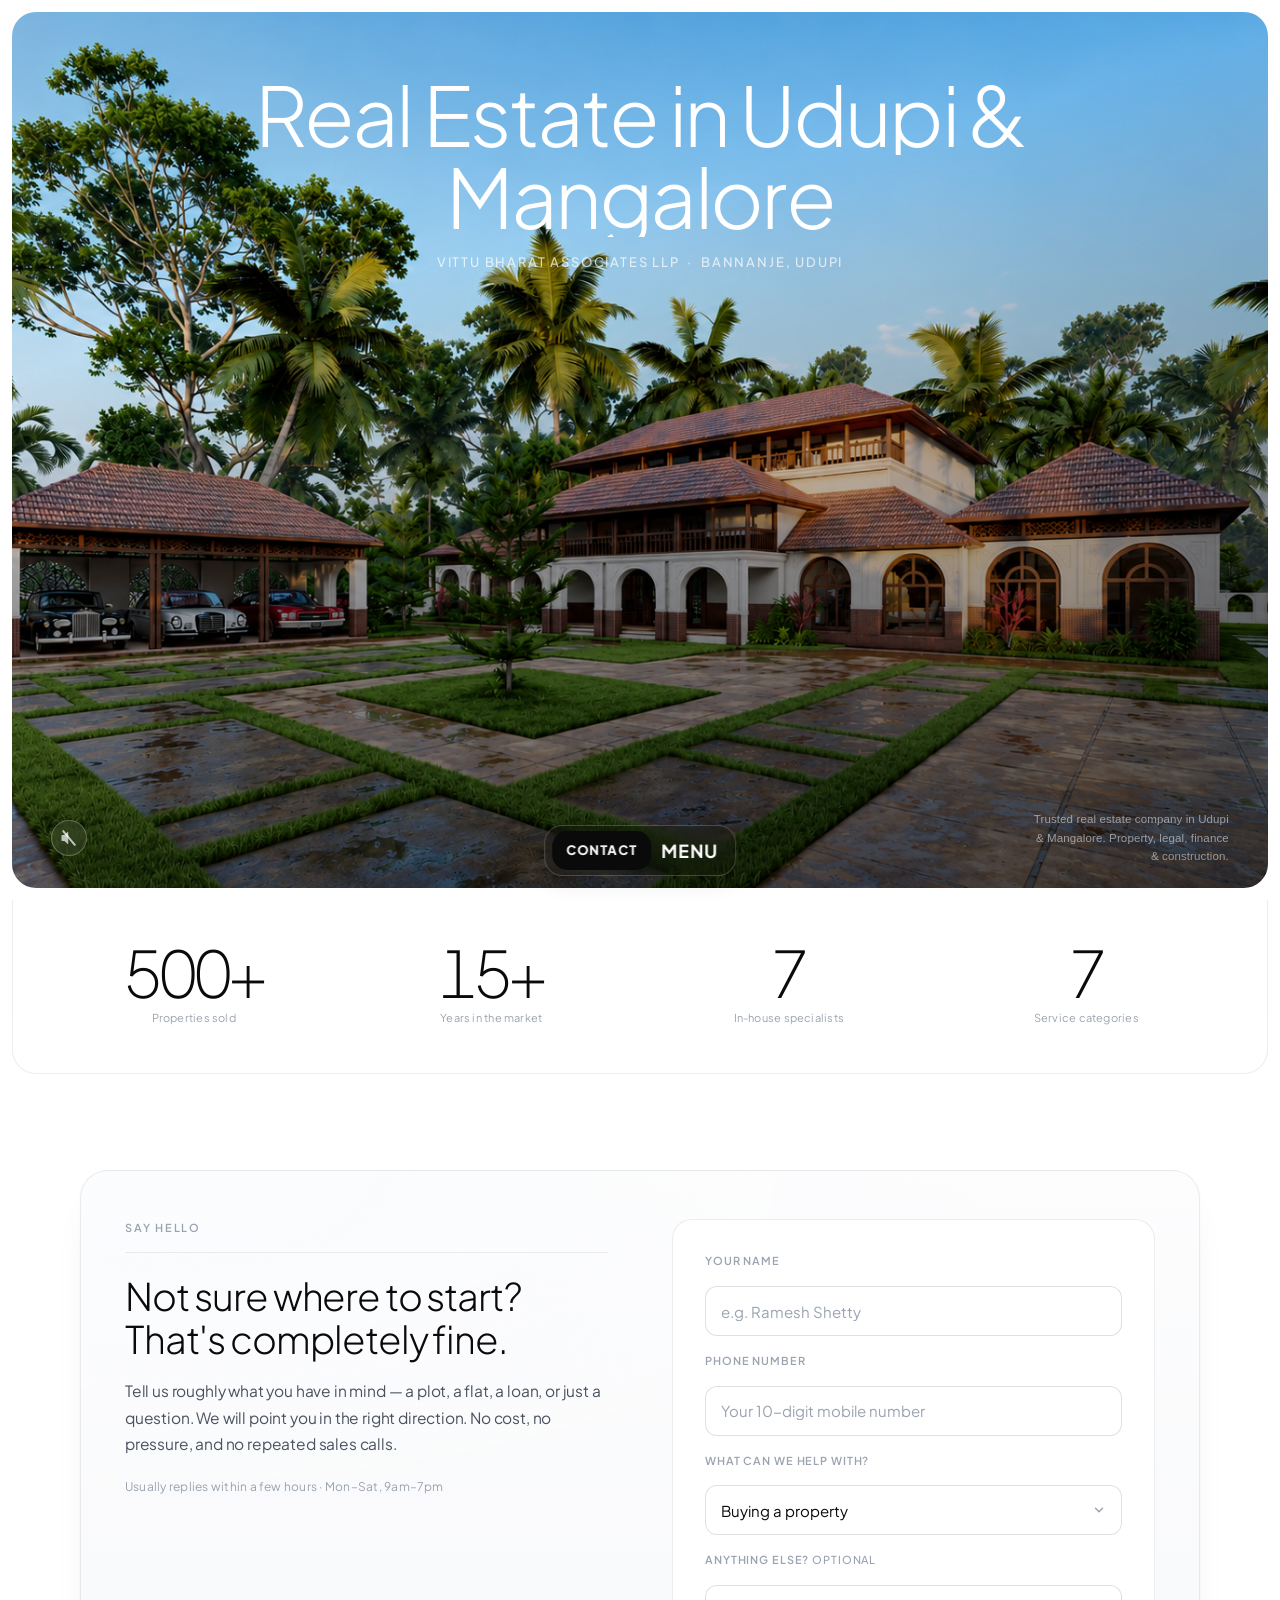
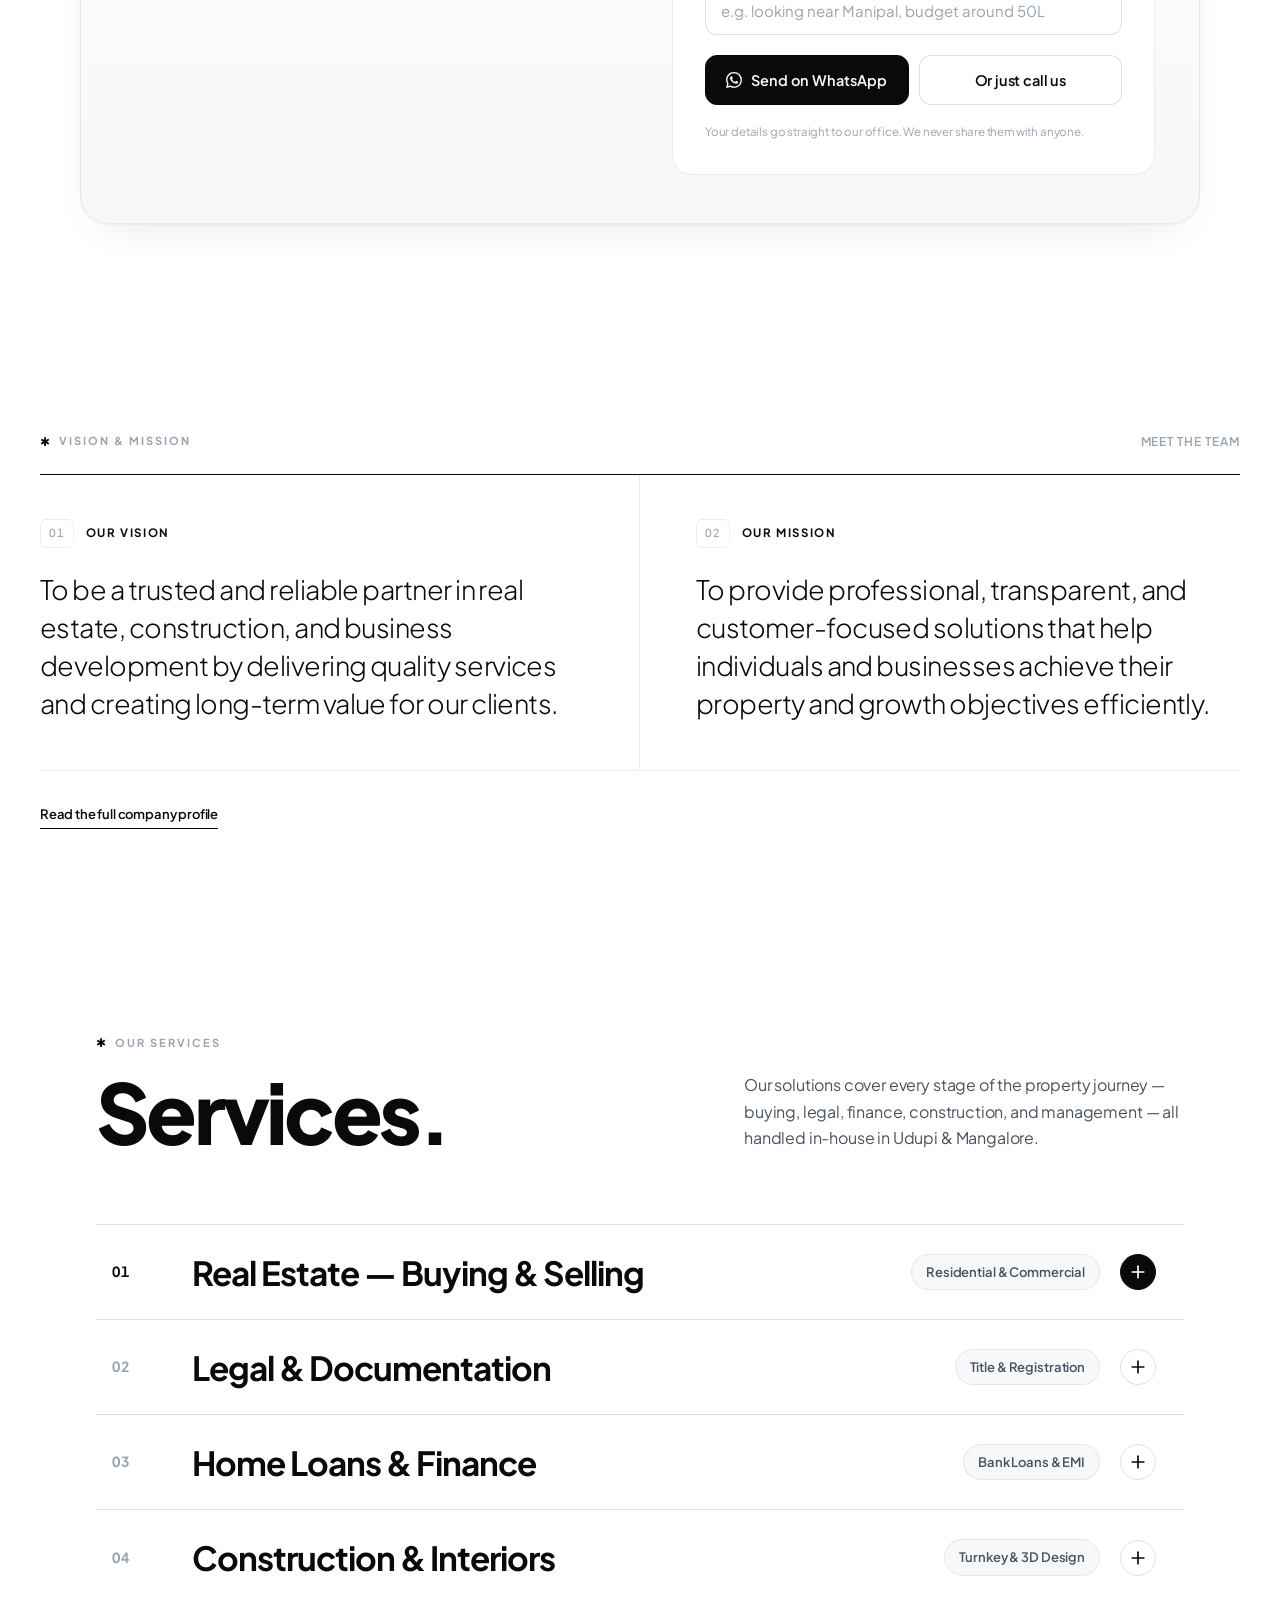
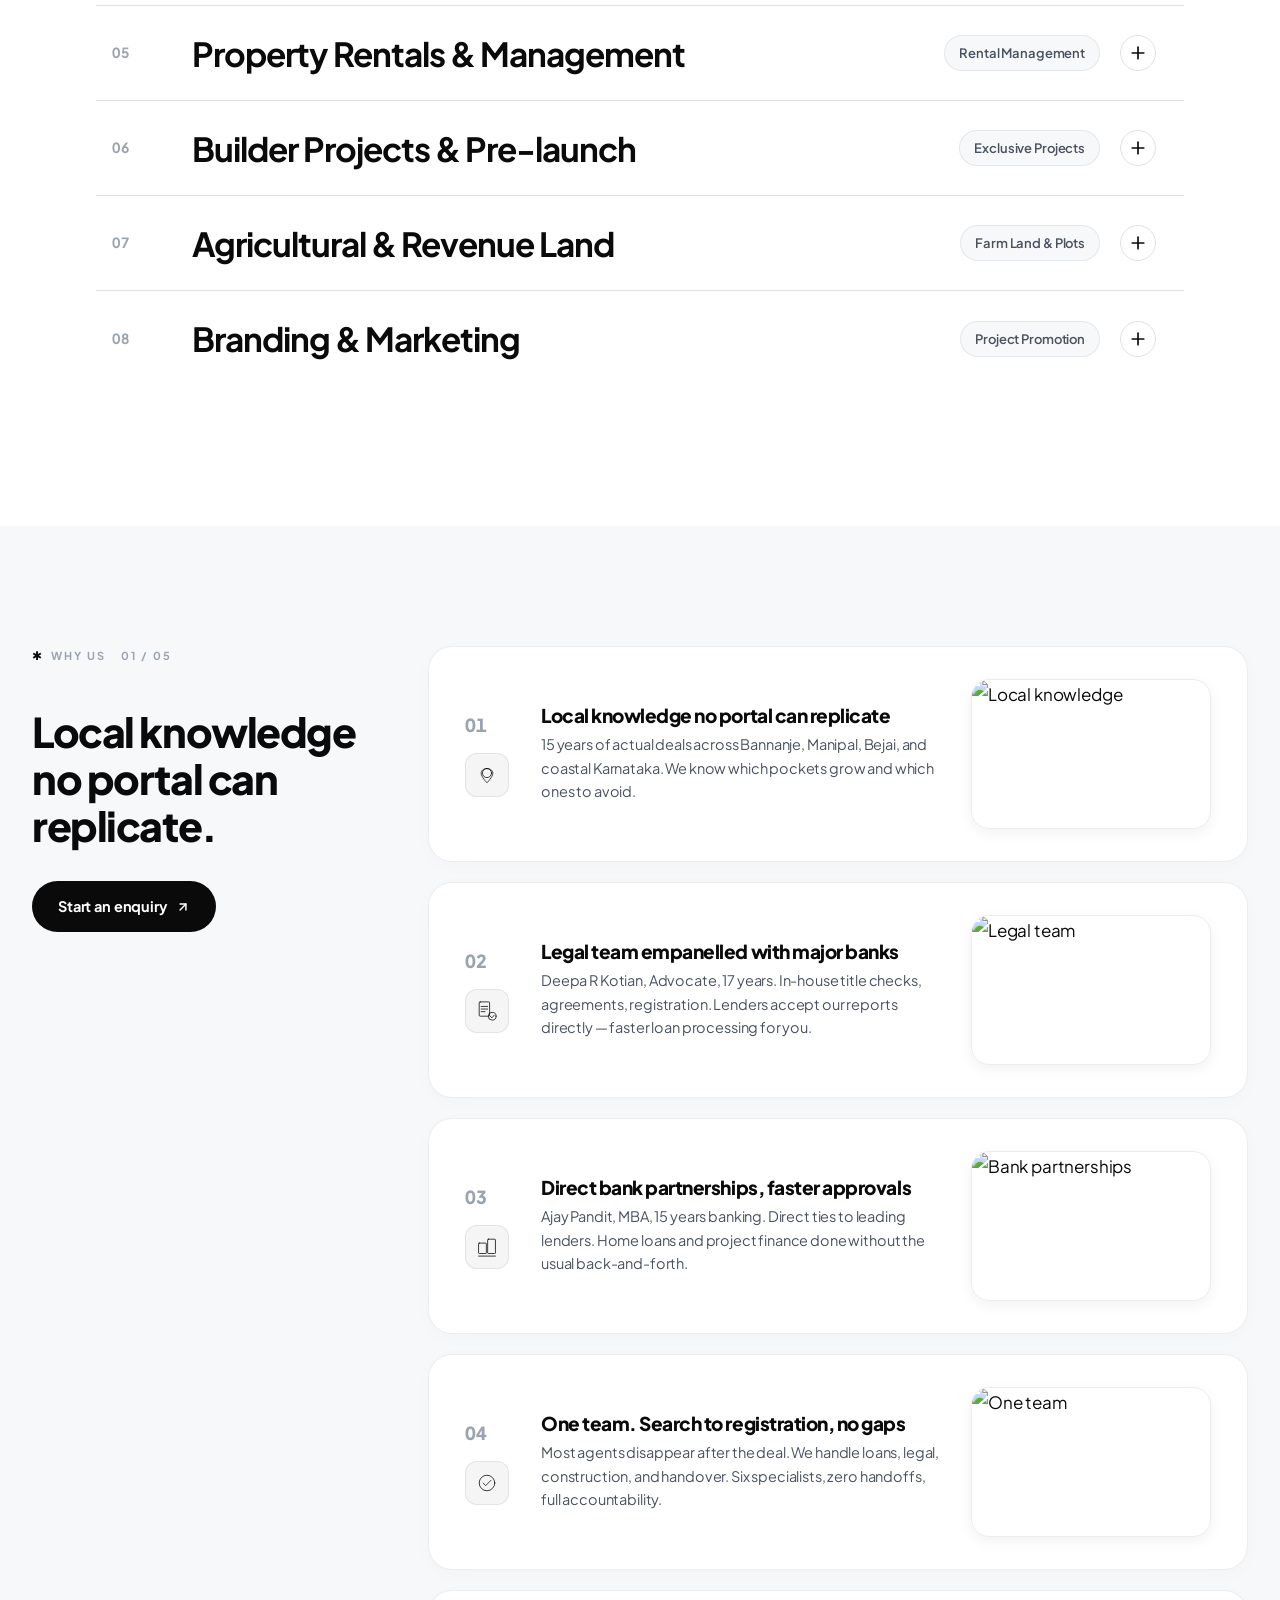
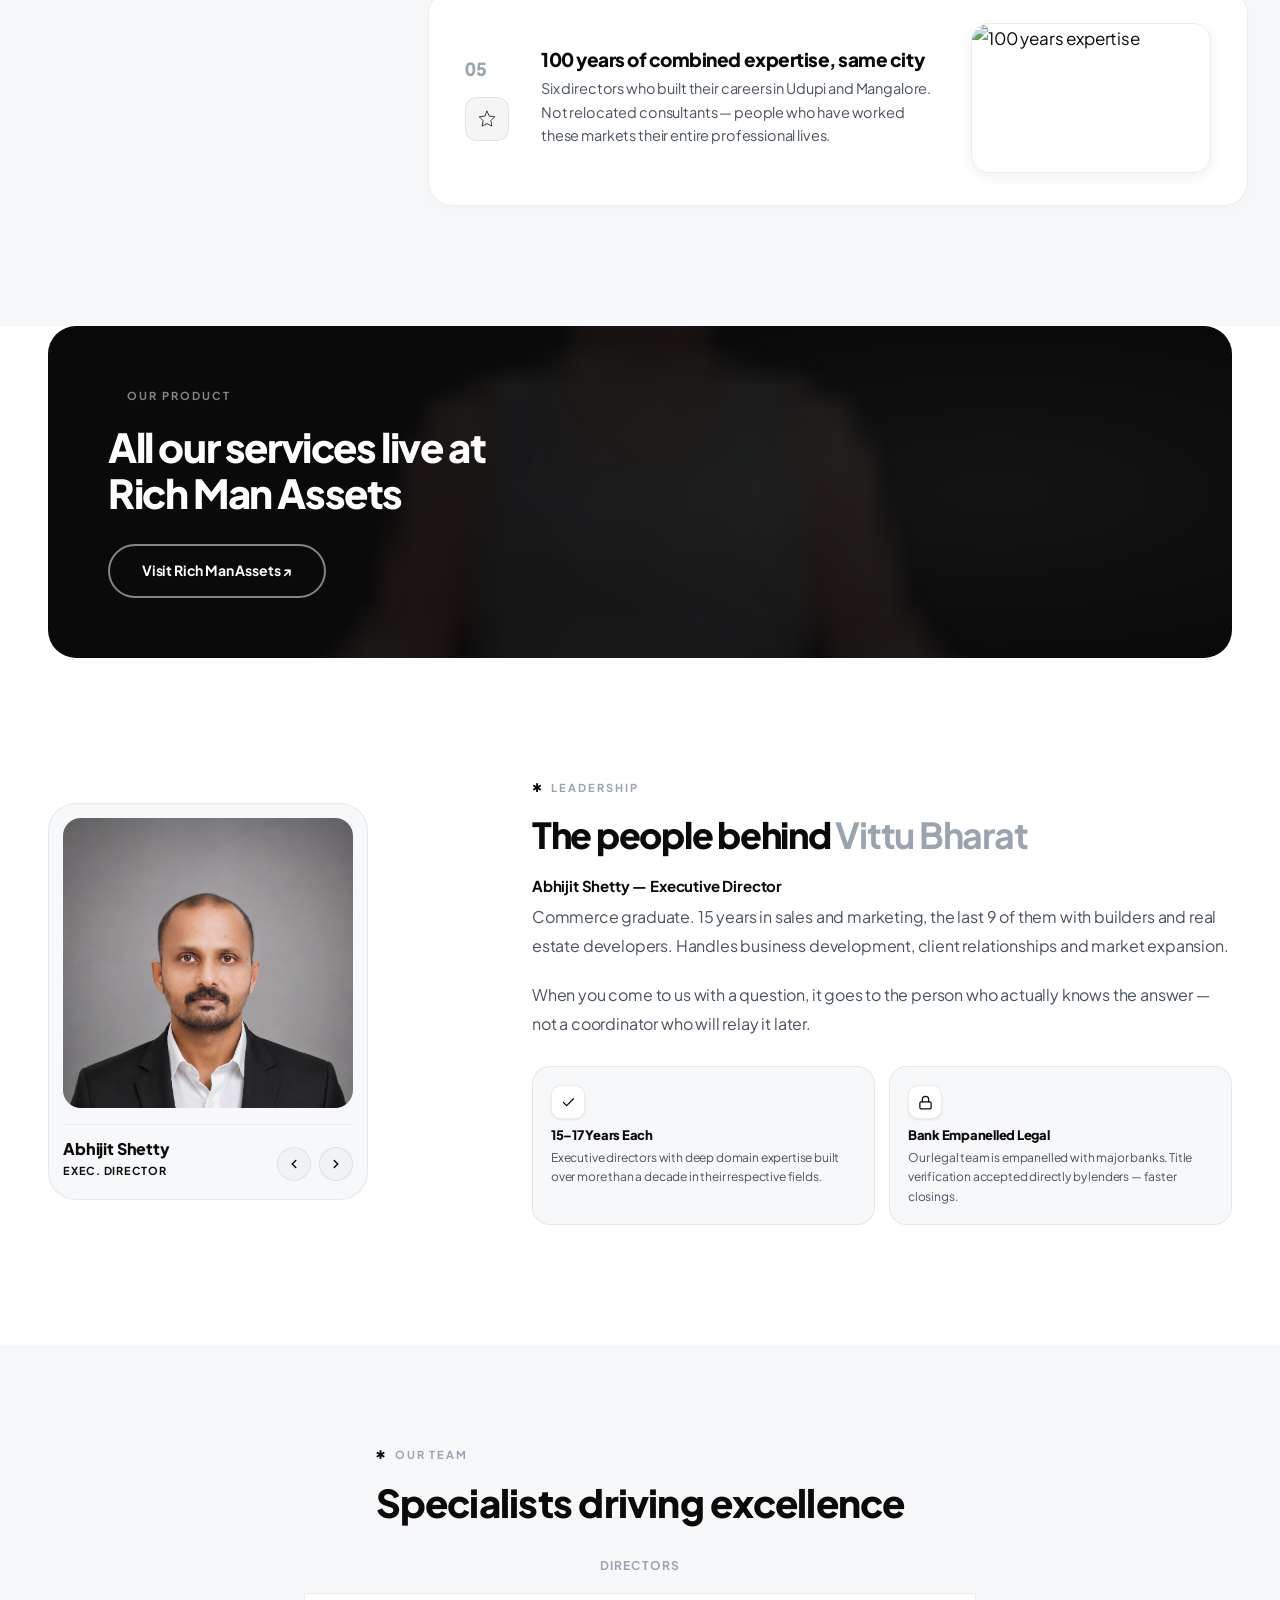
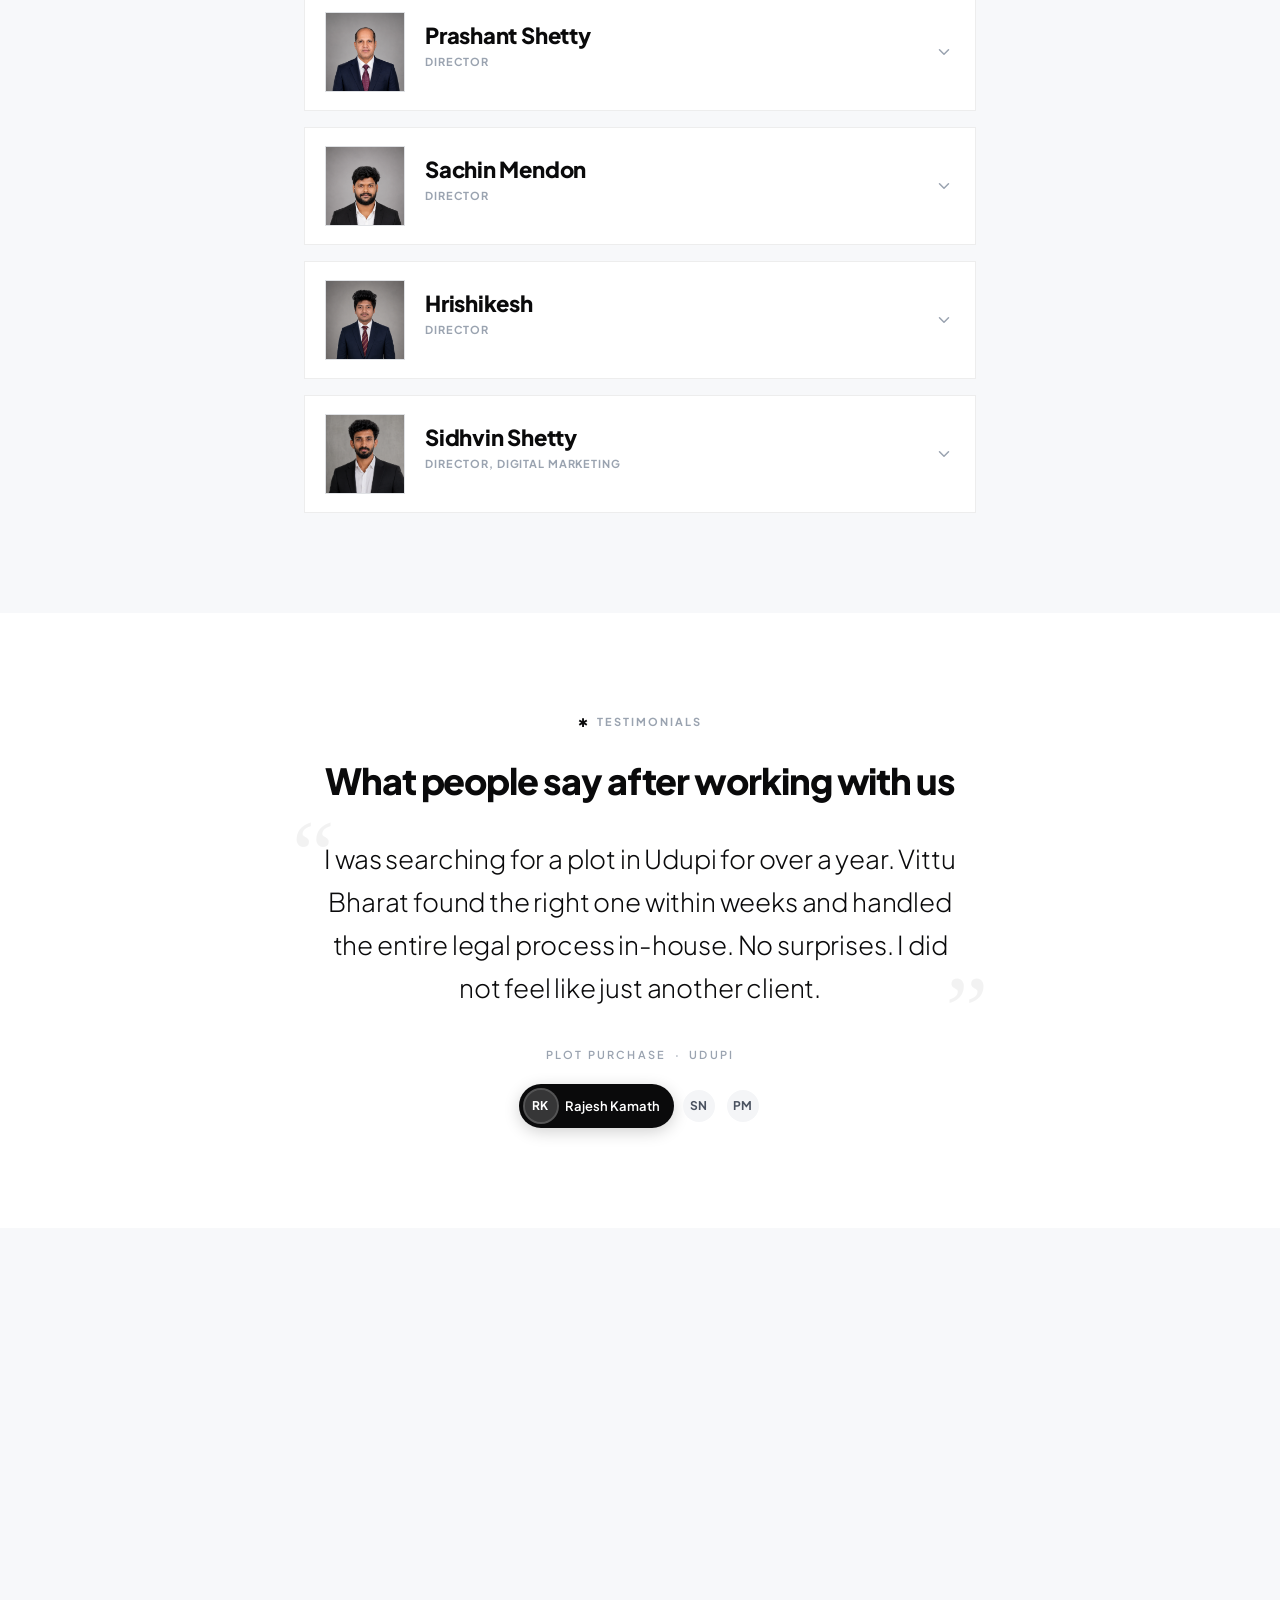
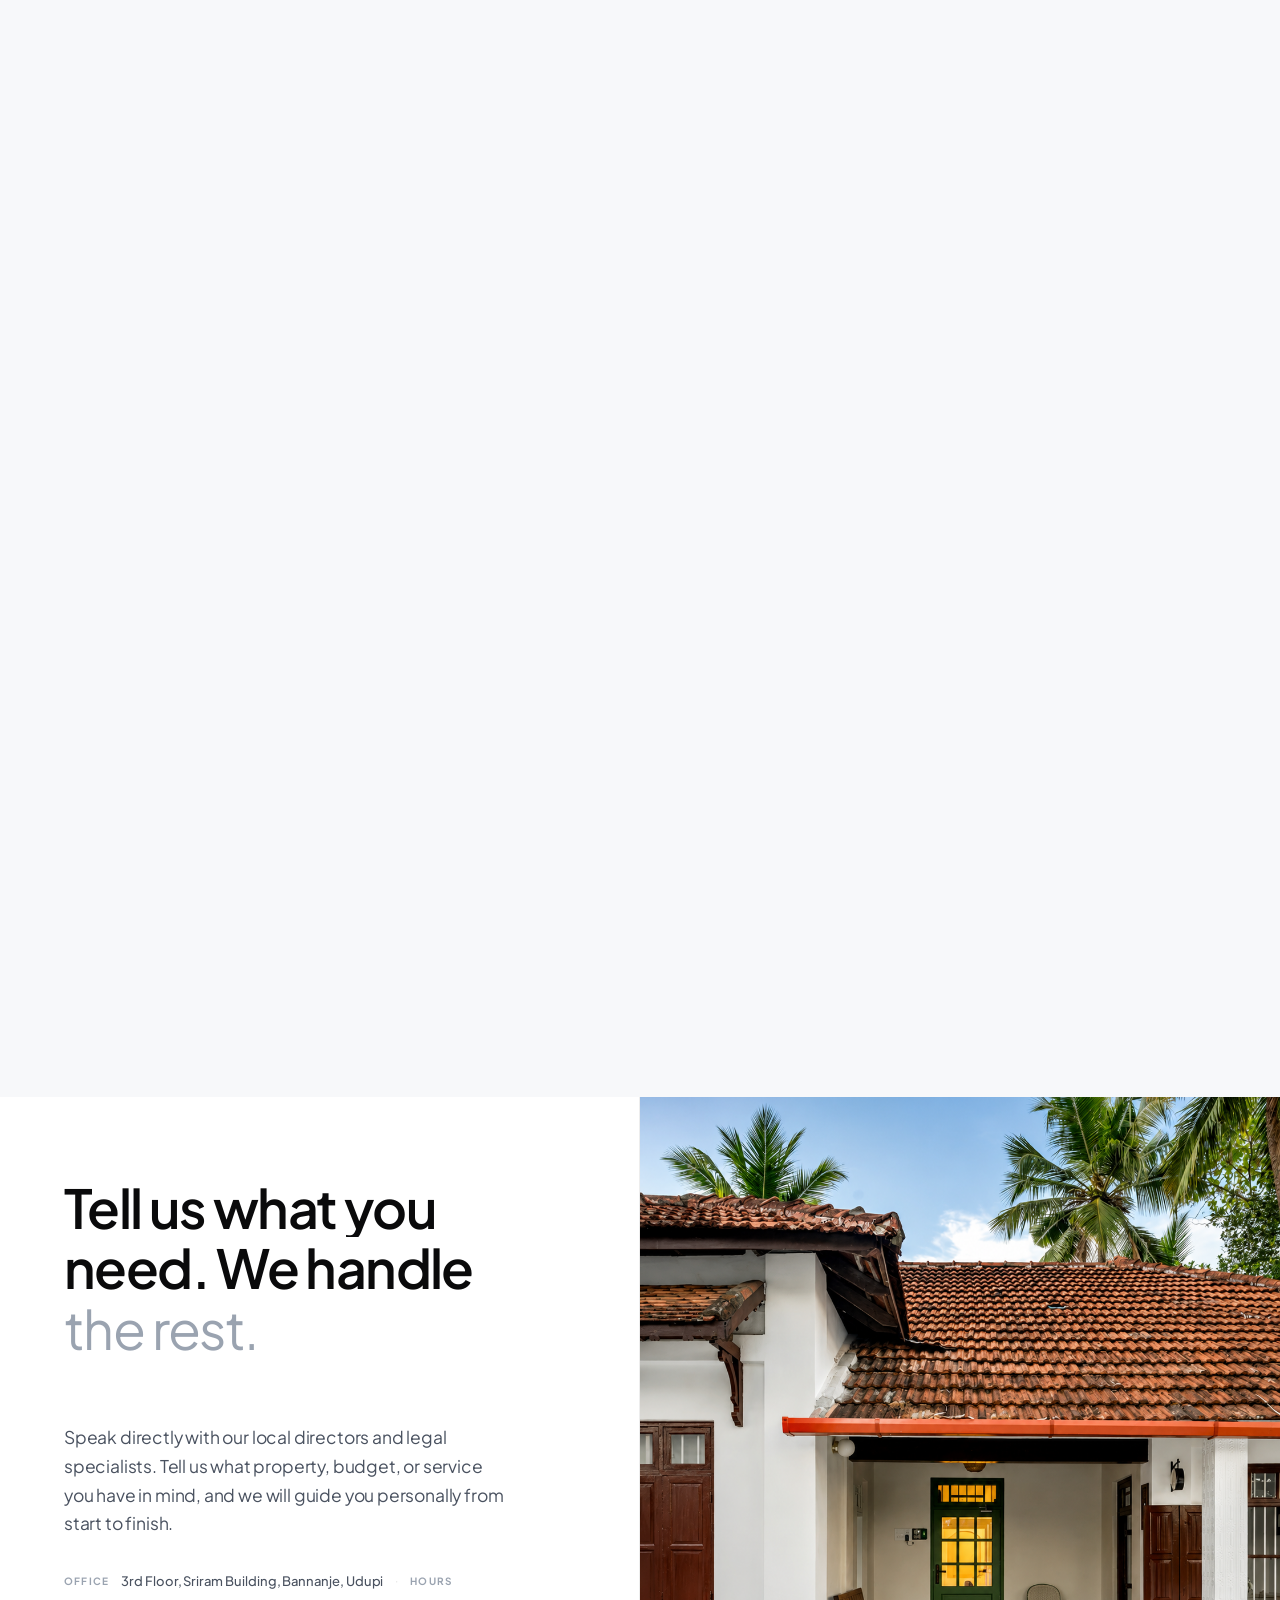
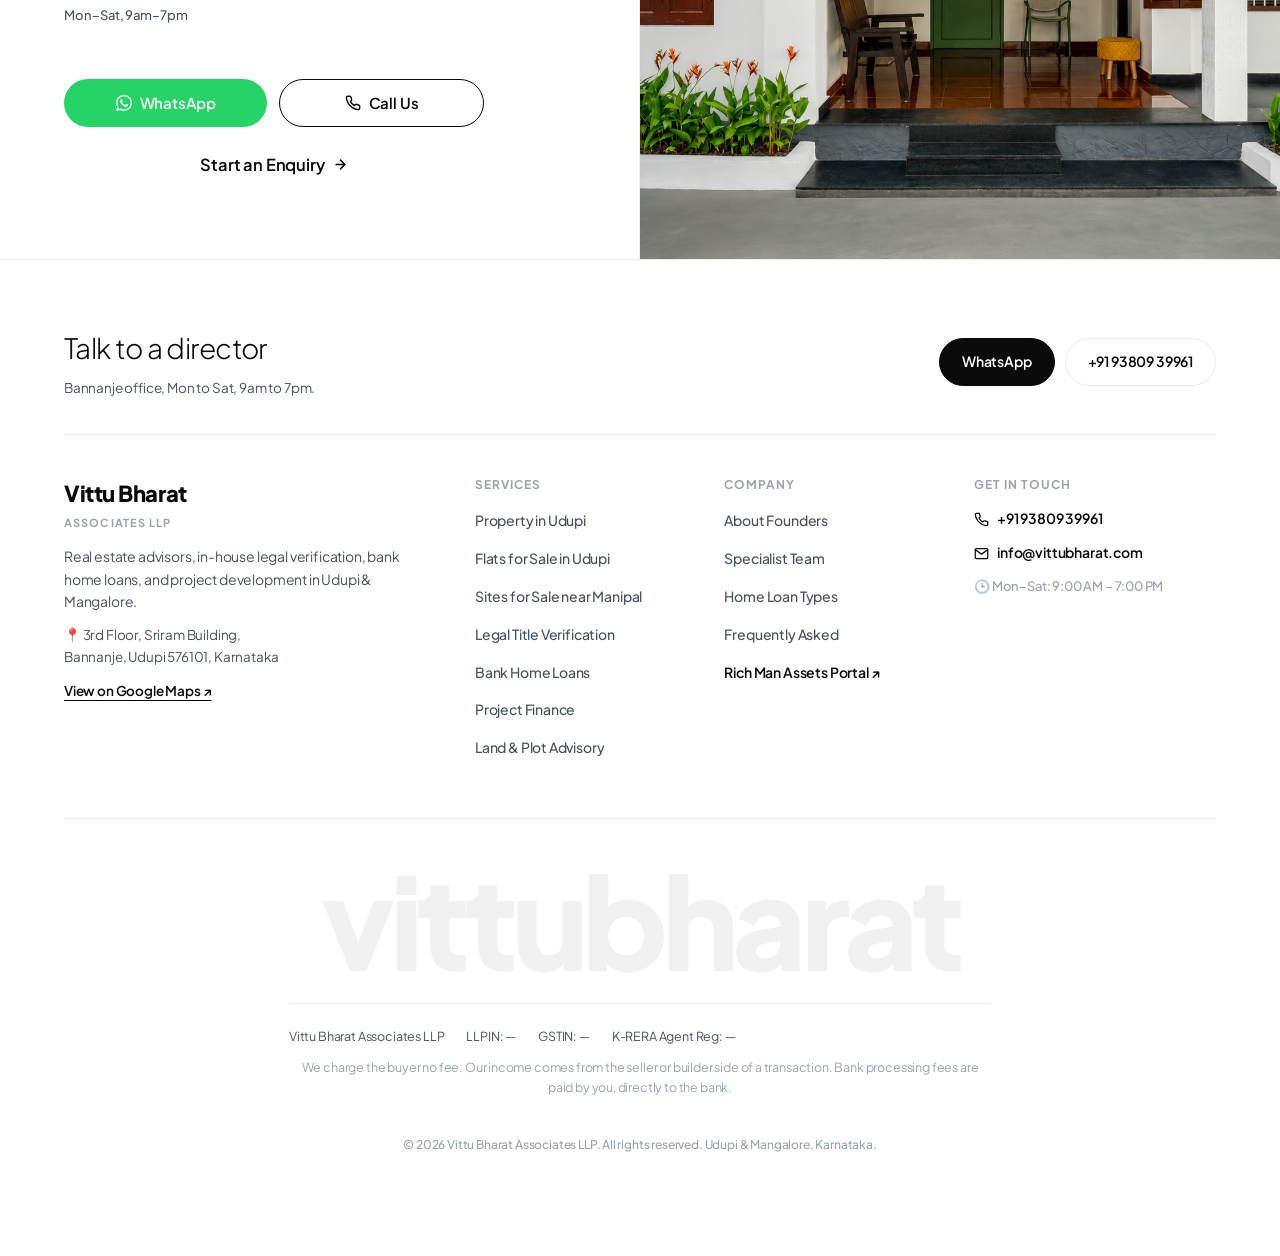
==== commit 6c3d4bb3: "SEO week 2: one entity graph, service schema, and an AI-readable trust surface The site described it" ====
--- a/index.html
+++ b/index.html
@@ -12,6 +12,7 @@
   <meta name="author" content="Vittu Bharat Associates LLP">
   <meta name="robots" content="index, follow, max-image-preview:large, max-snippet:-1, max-video-preview:-1">
   <link rel="canonical" href="https://www.vittubharat.com/">
+  <link rel="alternate" type="text/plain" href="https://www.vittubharat.com/llms.txt" title="Plain text summary for AI systems">
 
   <!-- Geo / Location SEO -->
   <meta name="geo.region" content="IN-KA">
@@ -64,8 +65,23 @@
 {
   "@context": "https://schema.org",
   "@type": "RealEstateAgent",
+  "@id": "https://www.vittubharat.com/#organization",
   "dateModified": "2026-09-06",
   "inLanguage": "en-IN",
+  "knowsLanguage": ["English", "Kannada", "Tulu", "Hindi"],
+  "slogan": "Property, legal, loans and construction in one office.",
+  "knowsAbout": [
+    "Property buying and selling in Udupi",
+    "Property title verification and encumbrance certificates",
+    "Karnataka stamp duty and registration",
+    "Section 95 DC land conversion, Karnataka",
+    "RTC, khata and mutation records",
+    "K-RERA project registration",
+    "Bank home loans and eligibility assessment",
+    "NRI property purchase under FEMA",
+    "CRZ rules on the Karnataka coast",
+    "Land measurement in cents and gunthas"
+  ],
   "name": "Vittu Bharat Associates LLP",
   "alternateName": ["VittuBharat", "Vittu Bharat", "vittubharat"],
   "description": "Trusted real estate company in Udupi and Mangalore with 15+ years of experience in residential, commercial property, home loans, legal services, and construction.",
@@ -212,35 +228,17 @@
 {
   "@context": "https://schema.org",
   "@type": "WebSite",
+  "@id": "https://www.vittubharat.com/#website",
   "name": "Vittu Bharat Associates LLP",
-  "alternateName": "VittuBharat",
-  "url": "https://www.vittubharat.com"
+  "alternateName": ["VittuBharat", "Vittu Bharat"],
+  "url": "https://www.vittubharat.com",
+  "inLanguage": "en-IN",
+  "publisher": {"@id": "https://www.vittubharat.com/#organization"},
+  "about": {"@id": "https://www.vittubharat.com/#organization"}
 }
 </script>
 
   <!-- Structured Data: Organization -->
-  <script type="application/ld+json">
-{
-  "@context": "https://schema.org",
-  "@type": "Organization",
-  "name": "Vittu Bharat Associates LLP",
-  "url": "https://www.vittubharat.com",
-  "logo": "https://www.vittubharat.com/logo/textlogo.png",
-  "contactPoint": {
-    "@type": "ContactPoint",
-    "telephone": "+91 93809 39961",
-    "contactType": "customer service",
-    "email": "info@vittubharat.com",
-    "areaServed": "IN",
-    "availableLanguage": ["English", "Kannada", "Hindi", "Tulu"]
-  },
-  "sameAs": [
-    "https://richmanassets.in",
-    "https://maps.app.goo.gl/BXjthYPATCqSxRvz6",
-    "https://wa.me/919380939961"
-  ]
-}
-</script>
 </head>
 
 <body>
@@ -1642,6 +1640,17 @@
         <!-- Giant wordmark + bottom copyright bar -->
         <div class="footer-bottom" id="footer-bottom">
           <p class="footer-wordmark" id="footer-wordmark" aria-hidden="true">vittubharat</p>
+          <div class="footer-legal">
+            <p class="footer-legal-line">
+              <span class="footer-legal-item">Vittu Bharat Associates LLP</span>
+              <span class="footer-legal-item">LLPIN: <span data-fill="llpin">—</span></span>
+              <span class="footer-legal-item">GSTIN: <span data-fill="gstin">—</span></span>
+              <span class="footer-legal-item">K-RERA Agent Reg: <span data-fill="rera">—</span></span>
+            </p>
+            <p class="footer-legal-note">We charge the buyer no fee. Our income comes from the seller or builder side of
+              a transaction. Bank processing fees are paid by you, directly to the bank.</p>
+          </div>
+
           <div class="footer-meta-bar">
             <p class="footer-copy">© 2026 Vittu Bharat Associates LLP. All rights reserved. Udupi &amp; Mangalore, Karnataka.</p>
           </div>
--- a/style.css
+++ b/style.css
@@ -8457,3 +8457,41 @@
 .lp-hero .lp-disclaimer {
   color: rgba(255, 255, 255, 0.68);
 }
+
+/* ---------- Footer legal / trust block (Week 2 SEO) ---------- */
+.footer-legal {
+  padding: 22px 0 18px;
+  border-top: 1px solid var(--border);
+}
+
+.footer-legal-line {
+  display: flex;
+  flex-wrap: wrap;
+  gap: 8px 22px;
+  margin: 0 0 10px;
+  font-size: 12.5px;
+  color: var(--text-2);
+}
+
+.footer-legal-item {
+  white-space: nowrap;
+}
+
+.footer-legal-note {
+  margin: 0;
+  font-size: 12.5px;
+  line-height: 1.6;
+  color: var(--text-muted);
+  max-width: 78ch;
+}
+
+@media (max-width: 640px) {
+  .footer-legal-line {
+    gap: 6px 16px;
+    font-size: 11.5px;
+  }
+
+  .footer-legal-note {
+    font-size: 11.5px;
+  }
+}
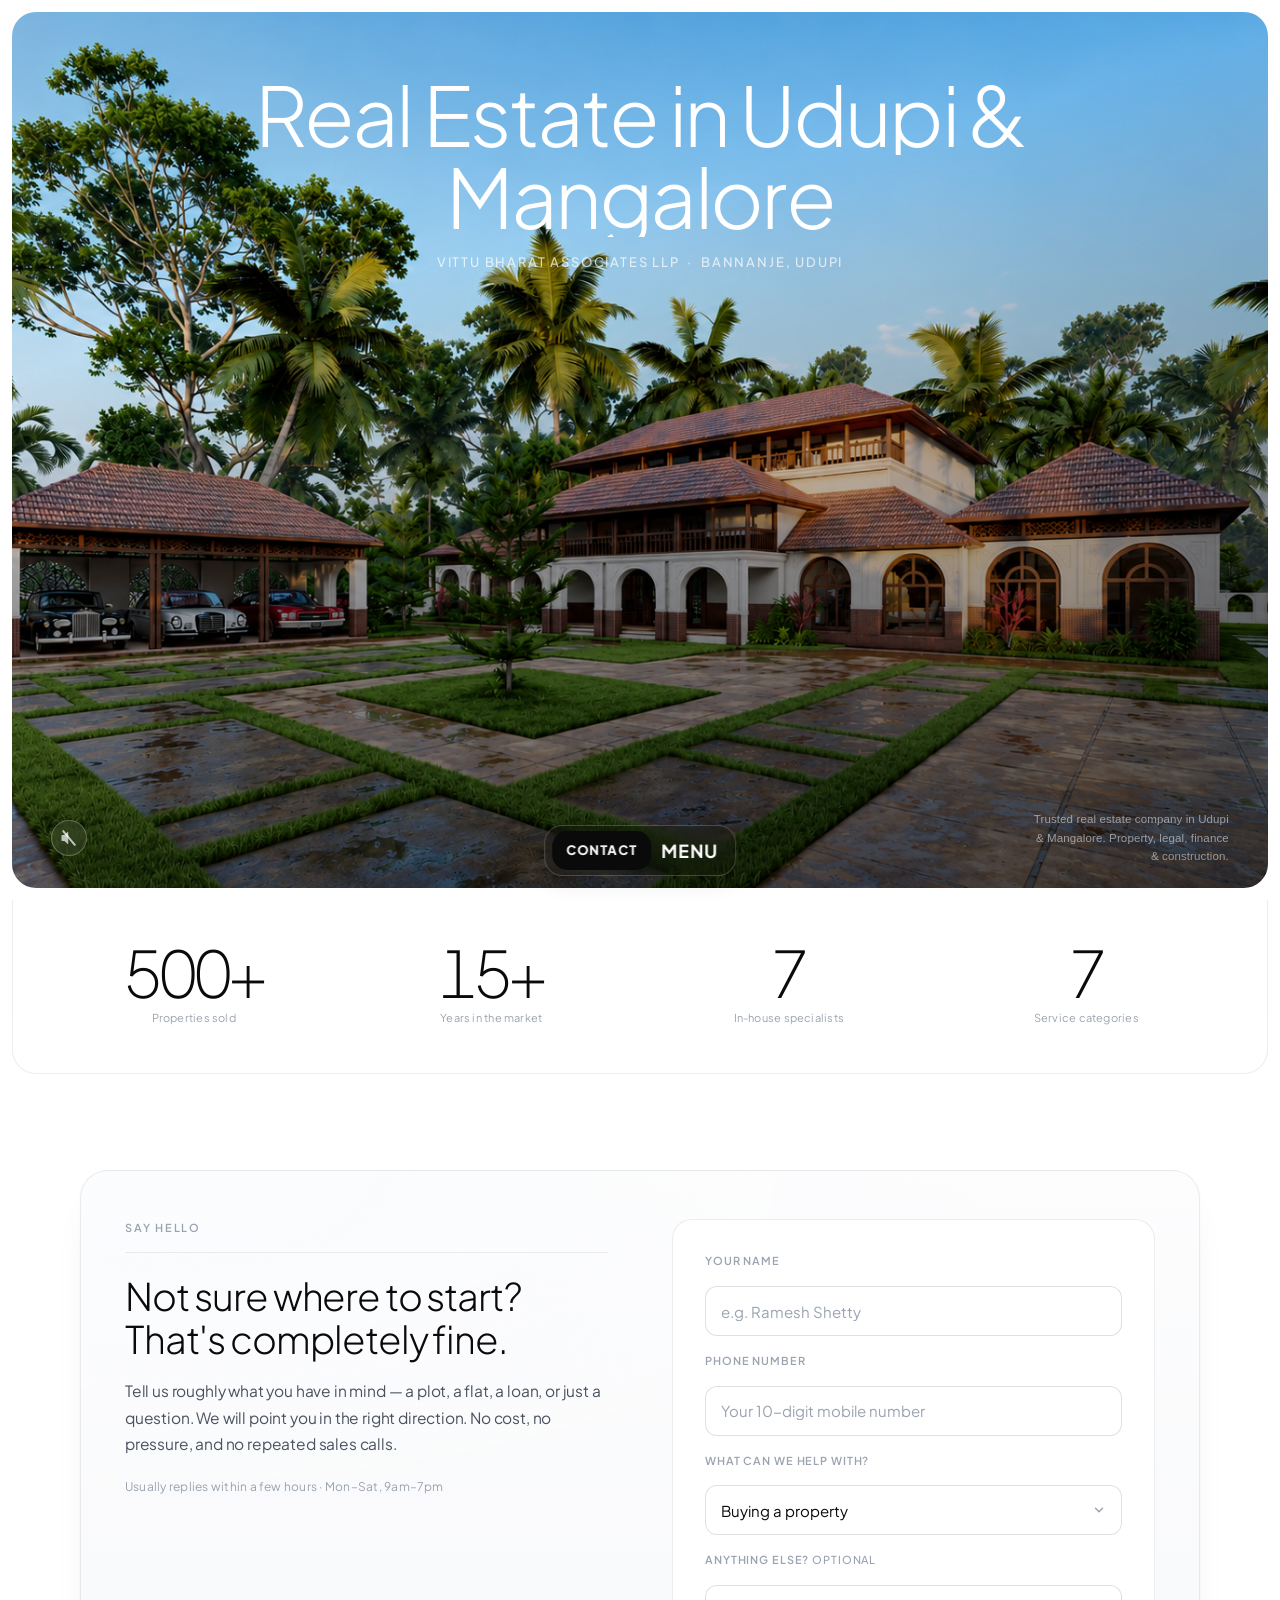
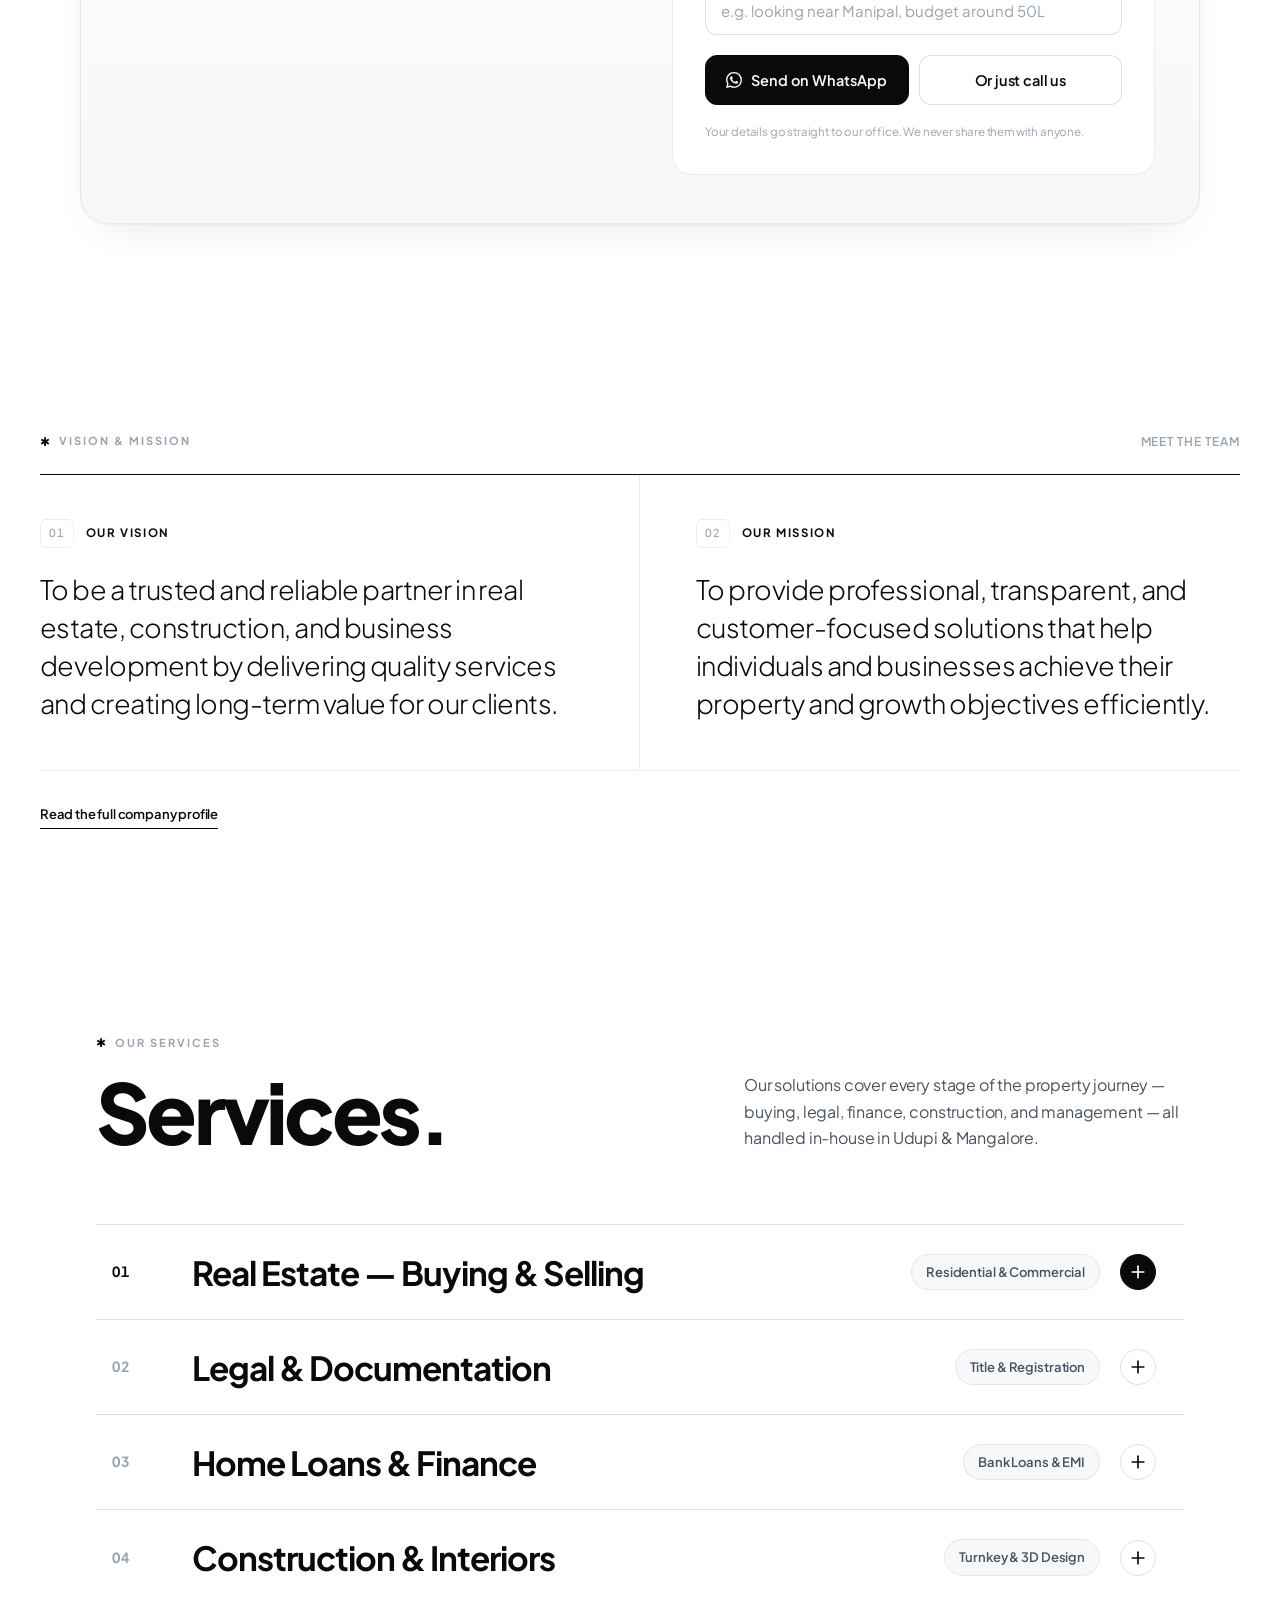
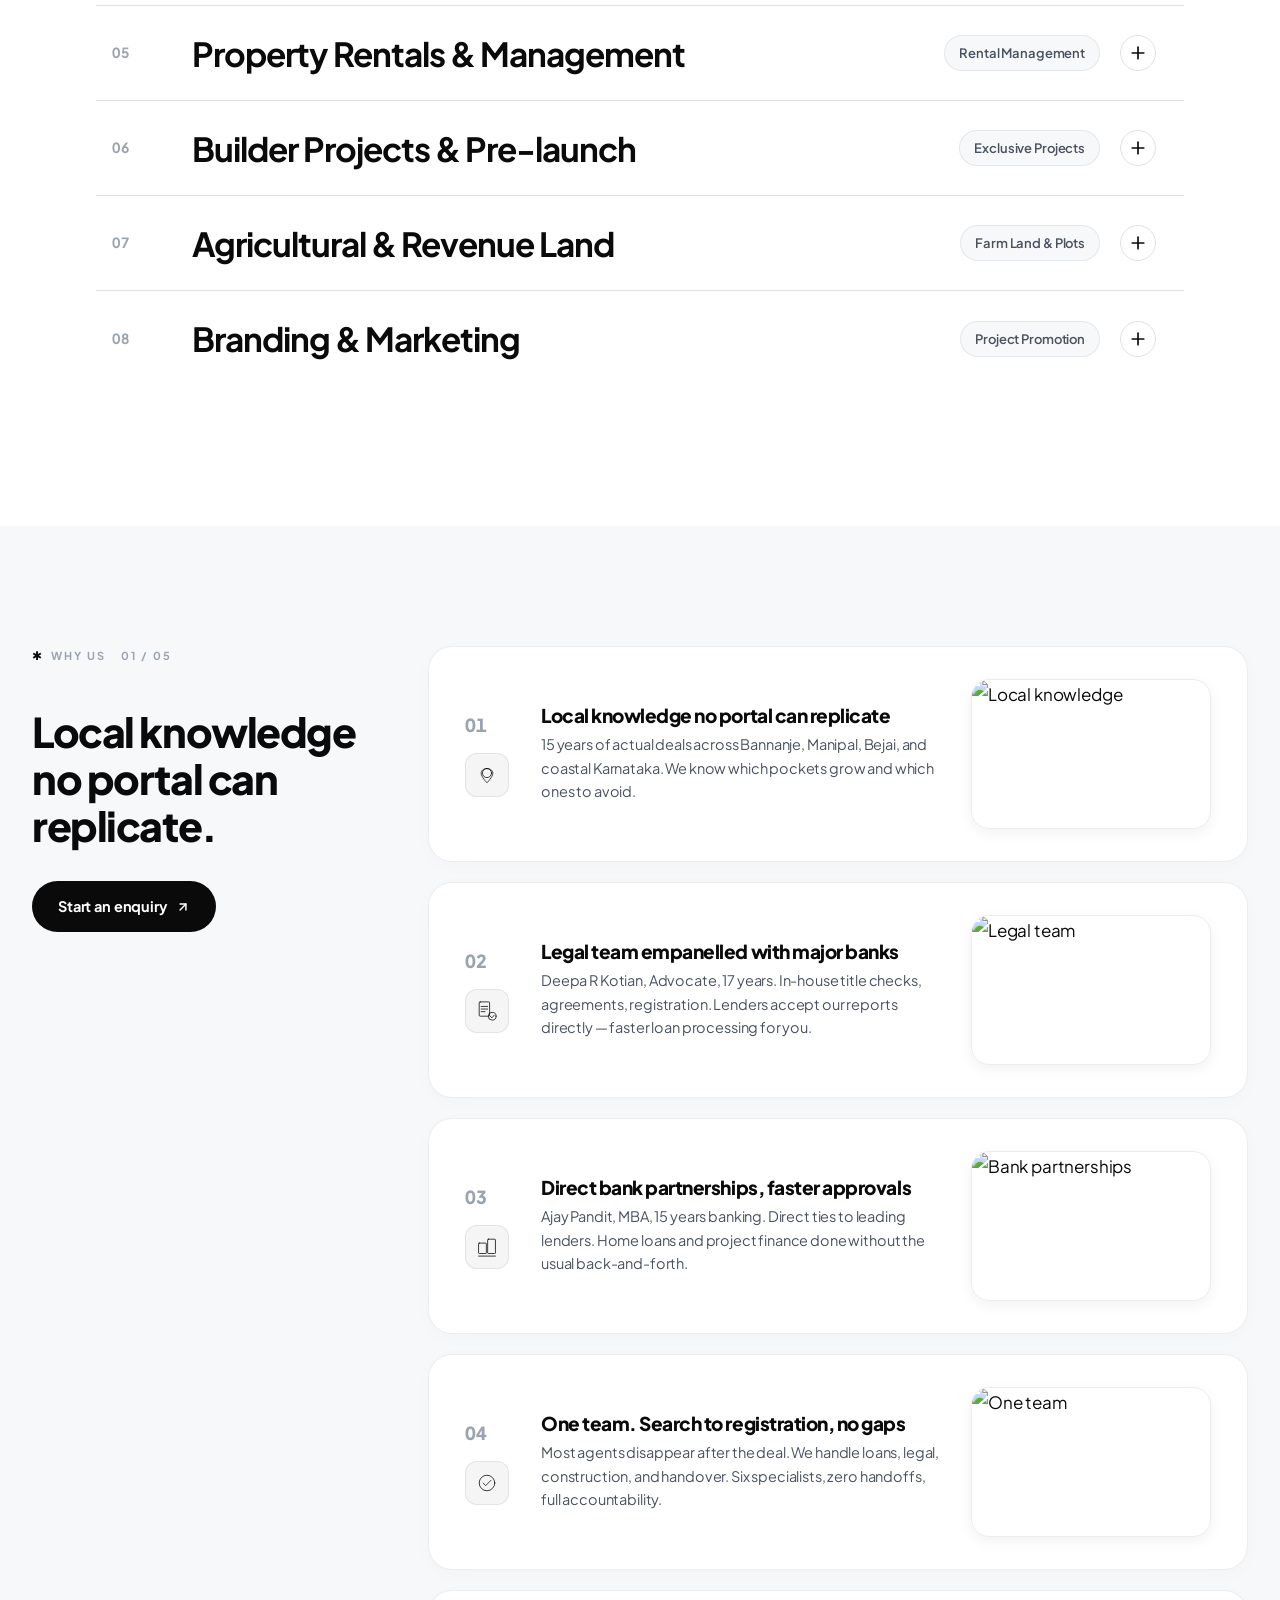
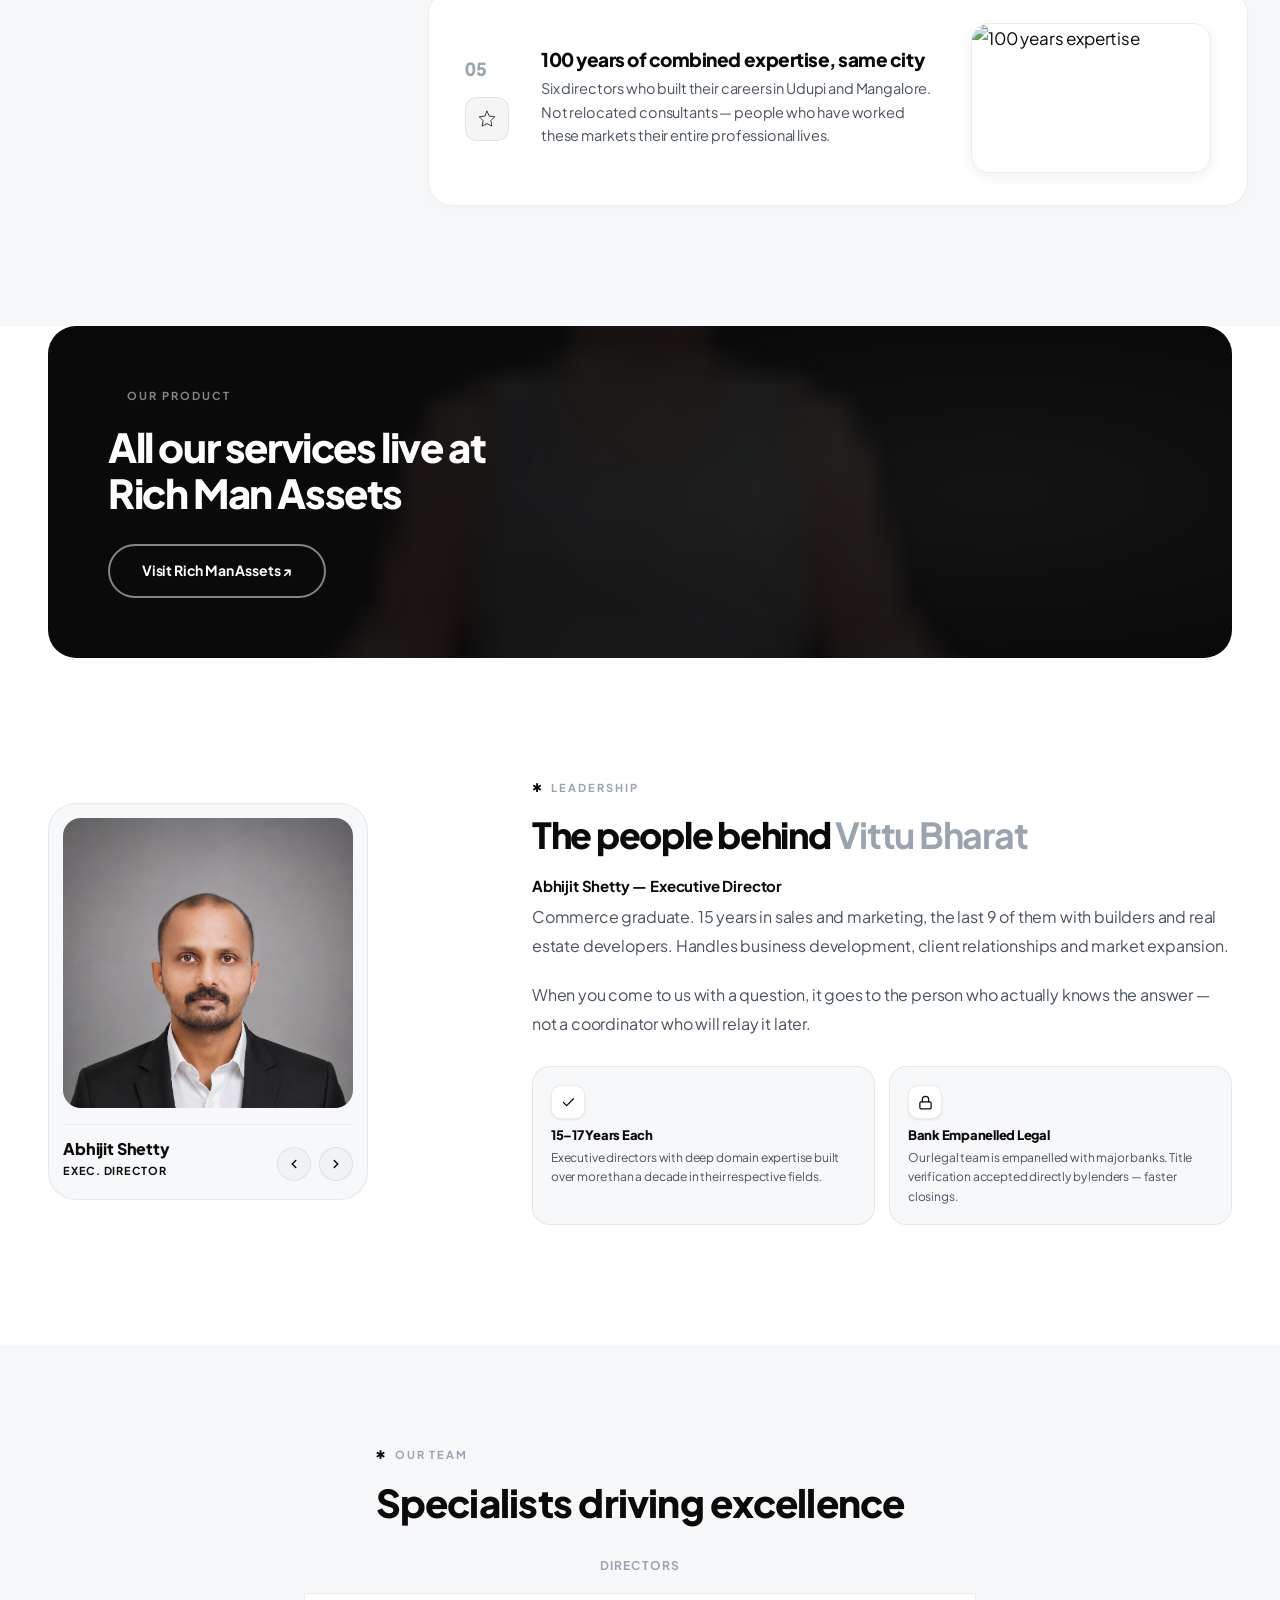
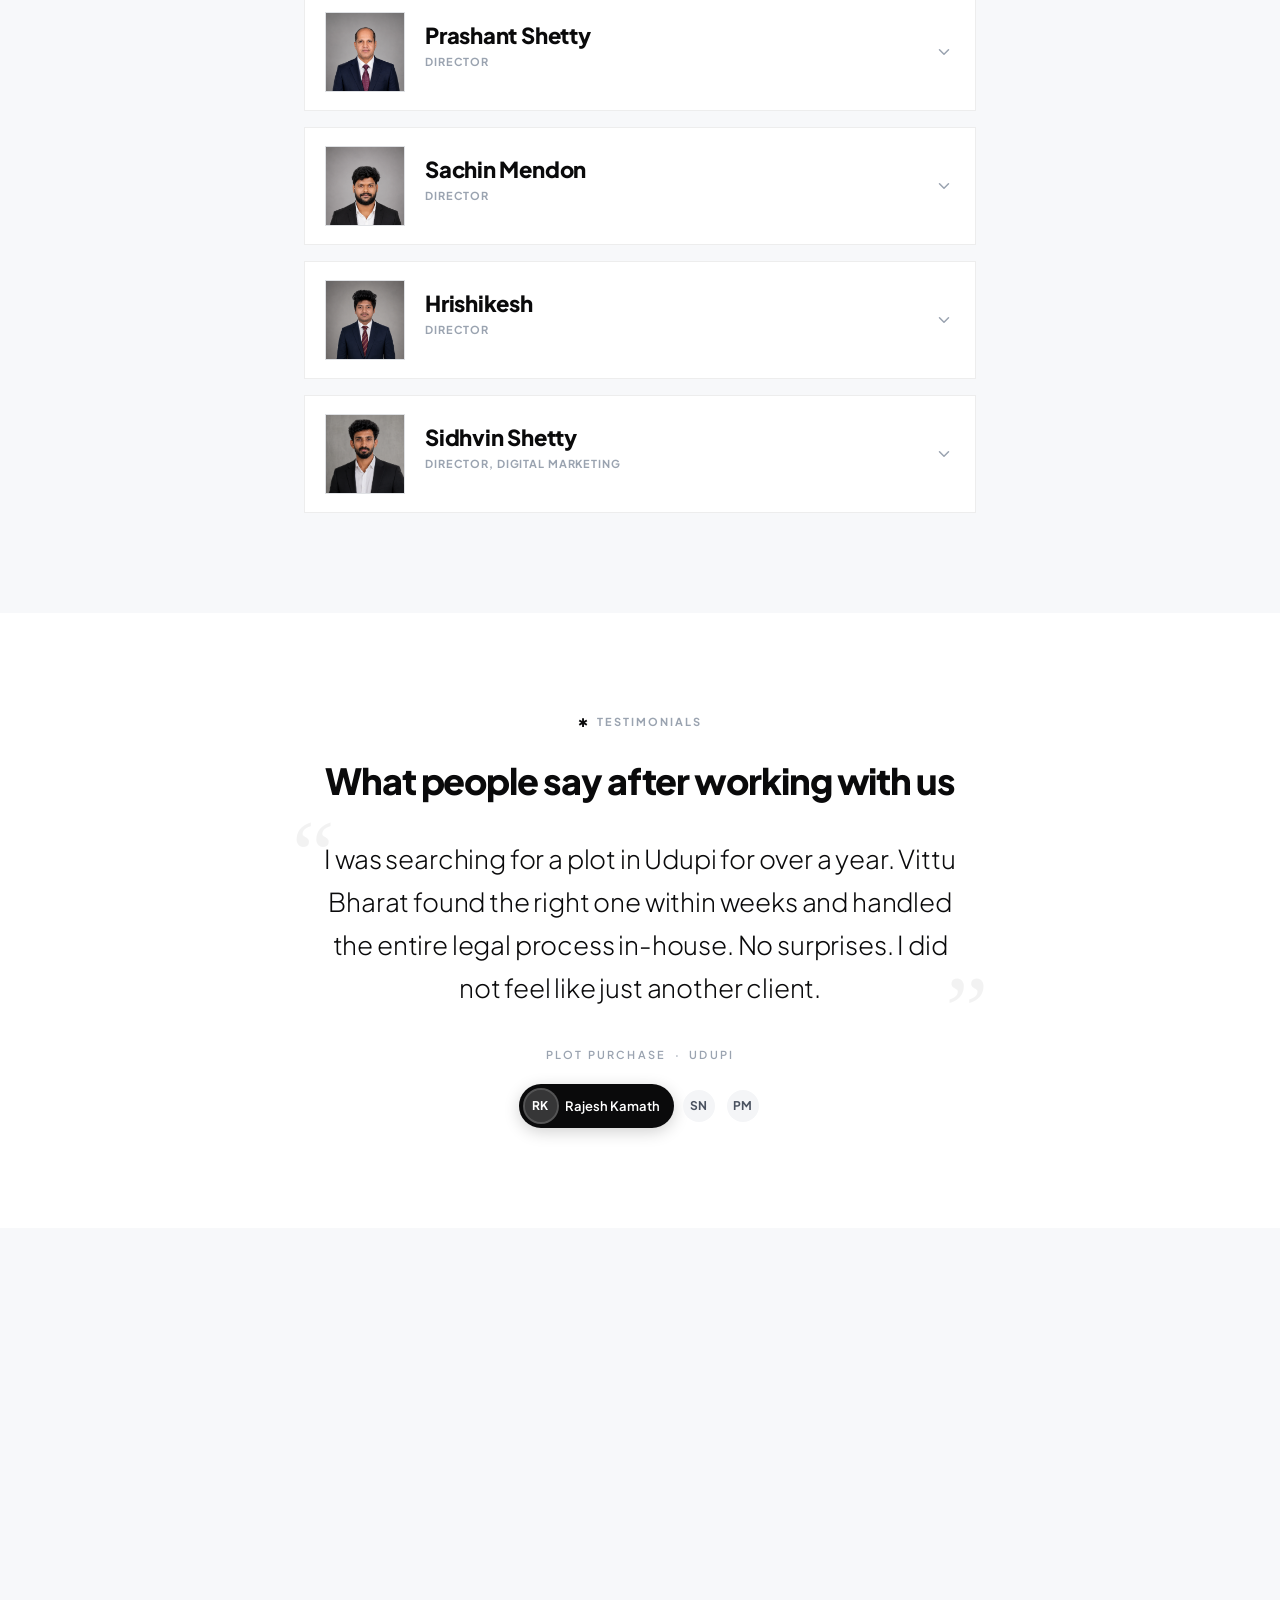
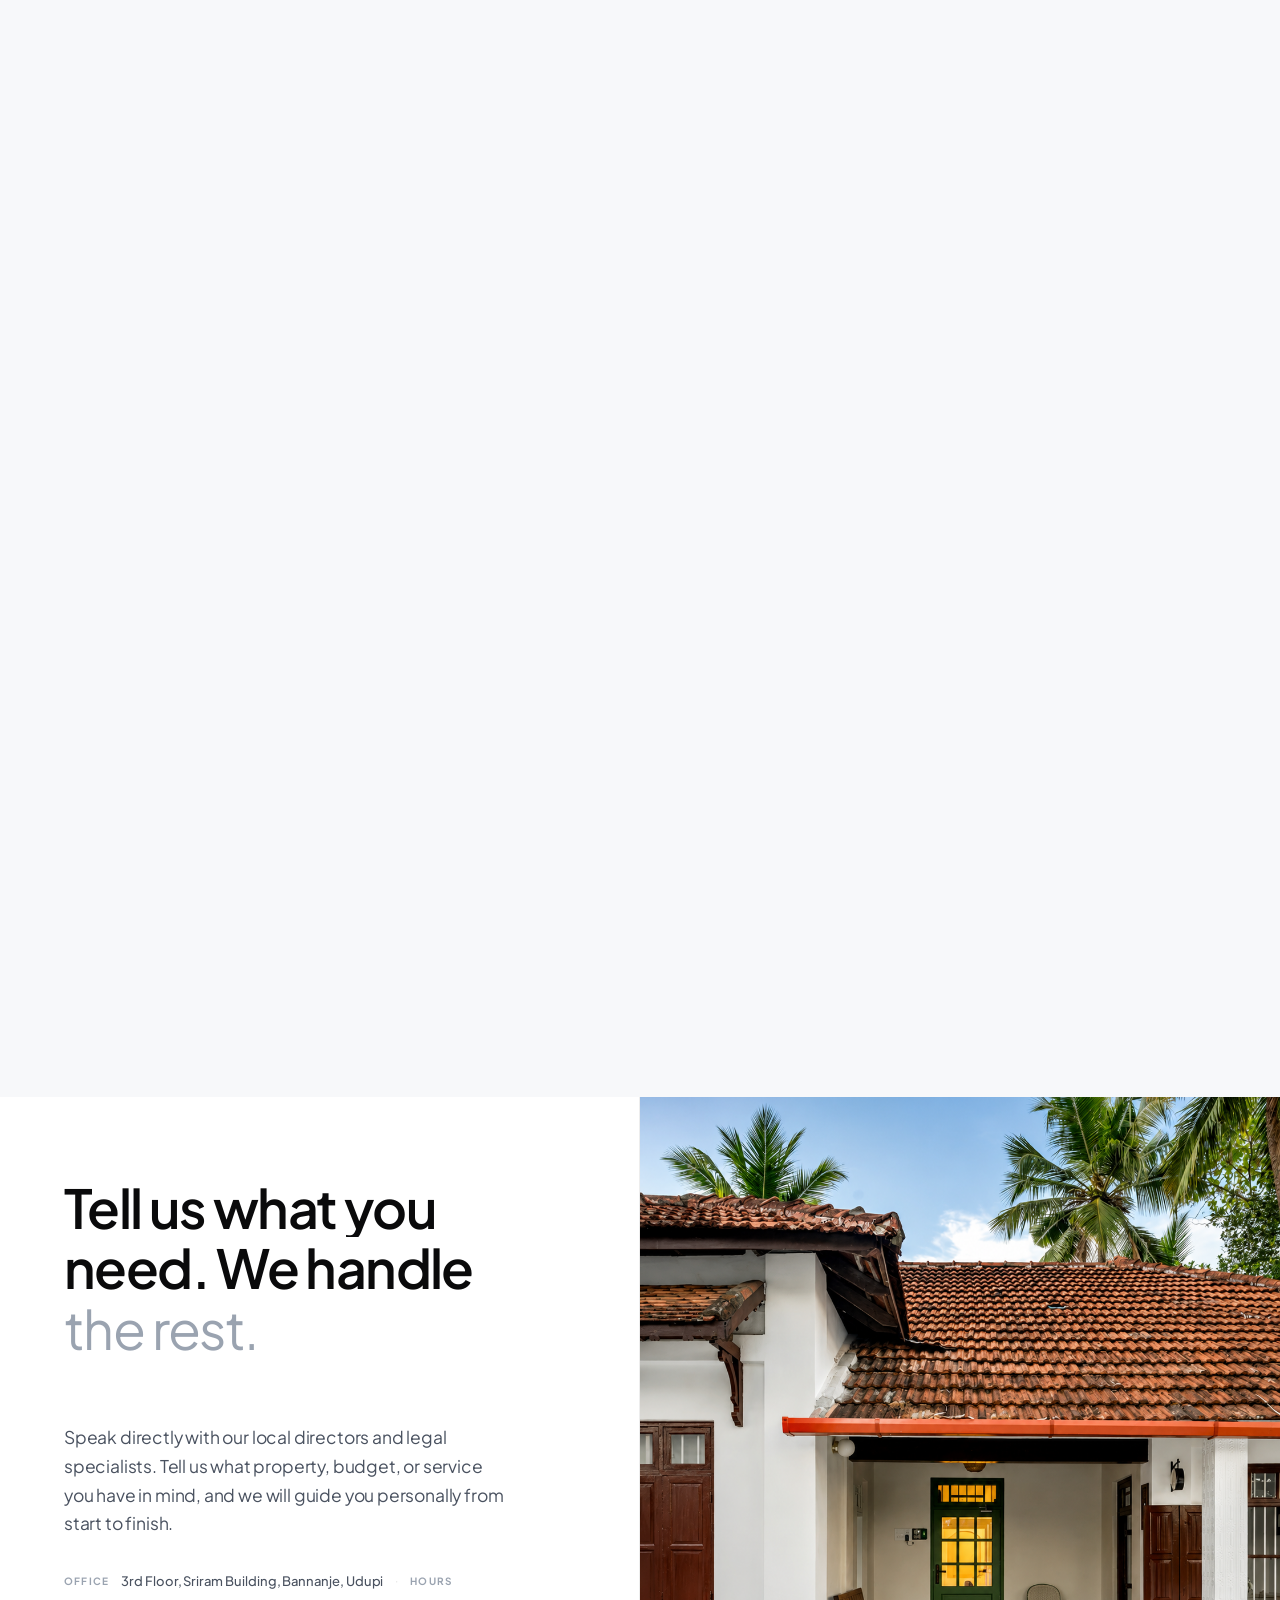
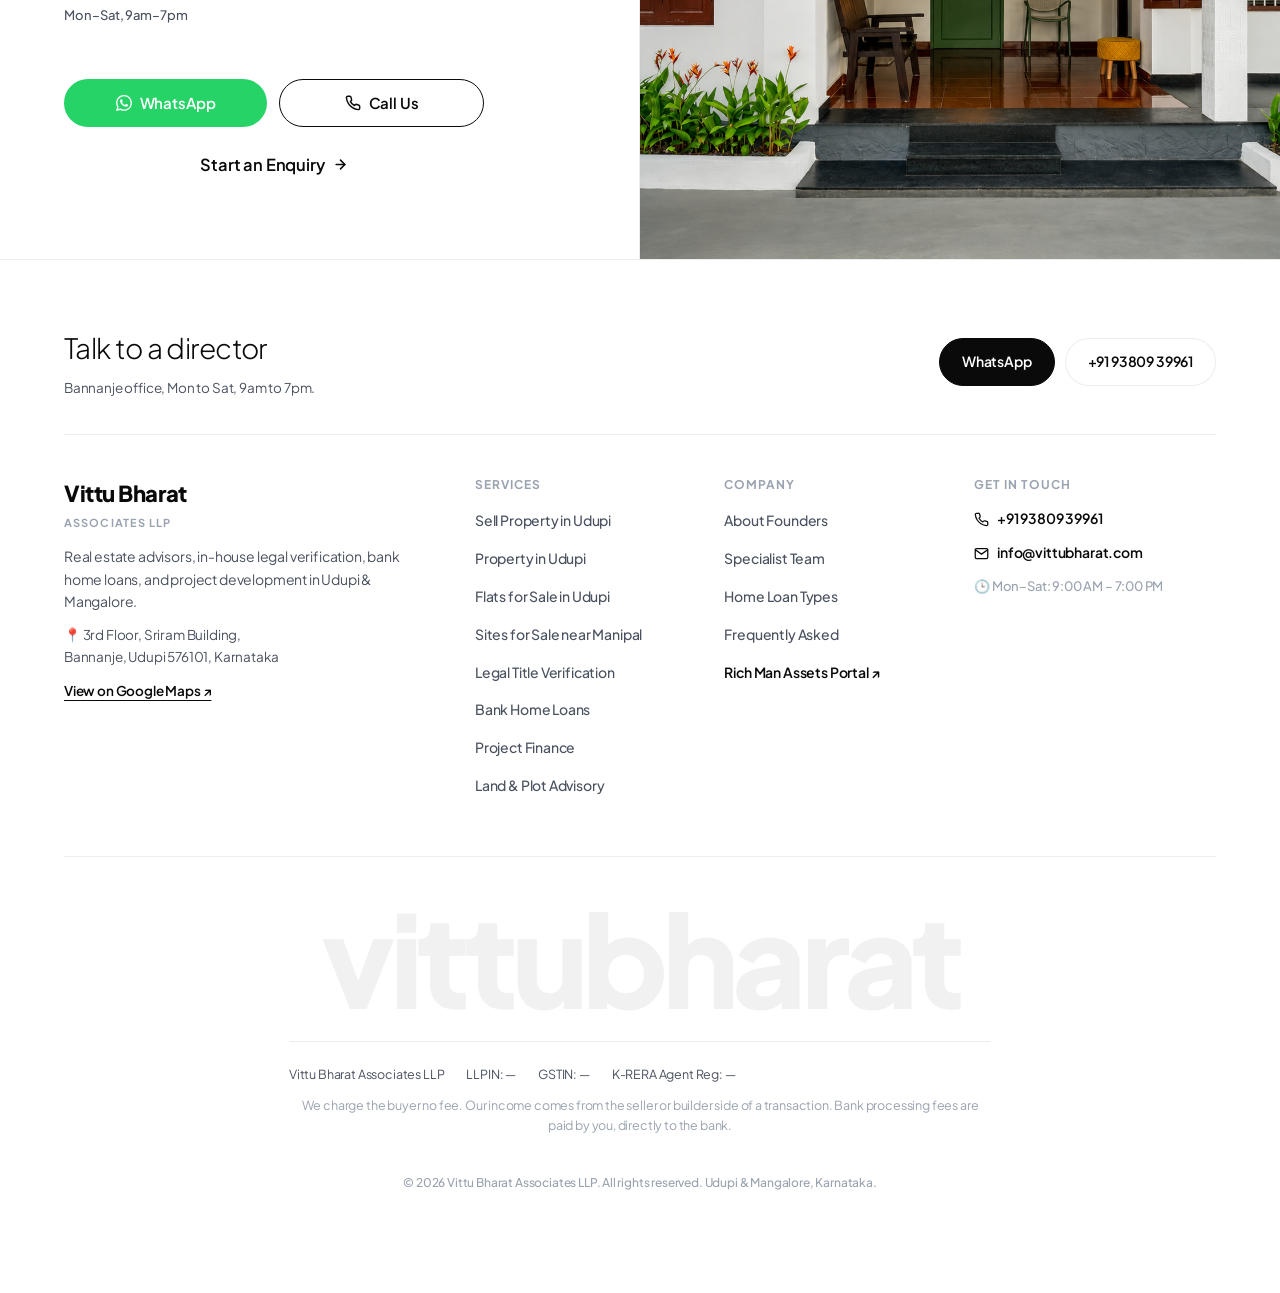
==== commit 944579ef: "SEO month 2: add the seller page, the biggest gap in the site Every page targeted buyers. Sellers ar" ====
--- a/index.html
+++ b/index.html
@@ -254,6 +254,7 @@
       <a href="flats-for-sale-udupi.html" class="nb-link">Flats in Udupi</a>
       <a href="sites-for-sale-manipal.html" class="nb-link">Sites near Manipal</a>
       <a href="home-loans.html" class="nb-link">Home Loans</a>
+      <a href="sell-property-udupi.html" class="nb-link">Sell Property</a>
       <a href="#leadership" class="nb-link">Our Team</a>
       <a href="#why" class="nb-link">Why Us</a>
       <a href="#faq" class="nb-link">Resources</a>
@@ -1597,6 +1598,7 @@
           <div class="footer-links-col">
             <p class="footer-col-label">Services</p>
             <nav class="footer-nav">
+              <a href="sell-property-udupi.html" class="footer-link">Sell Property in Udupi</a>
               <a href="property-in-udupi.html" class="footer-link">Property in Udupi</a>
               <a href="flats-for-sale-udupi.html" class="footer-link">Flats for Sale in Udupi</a>
               <a href="sites-for-sale-manipal.html" class="footer-link">Sites for Sale near Manipal</a>
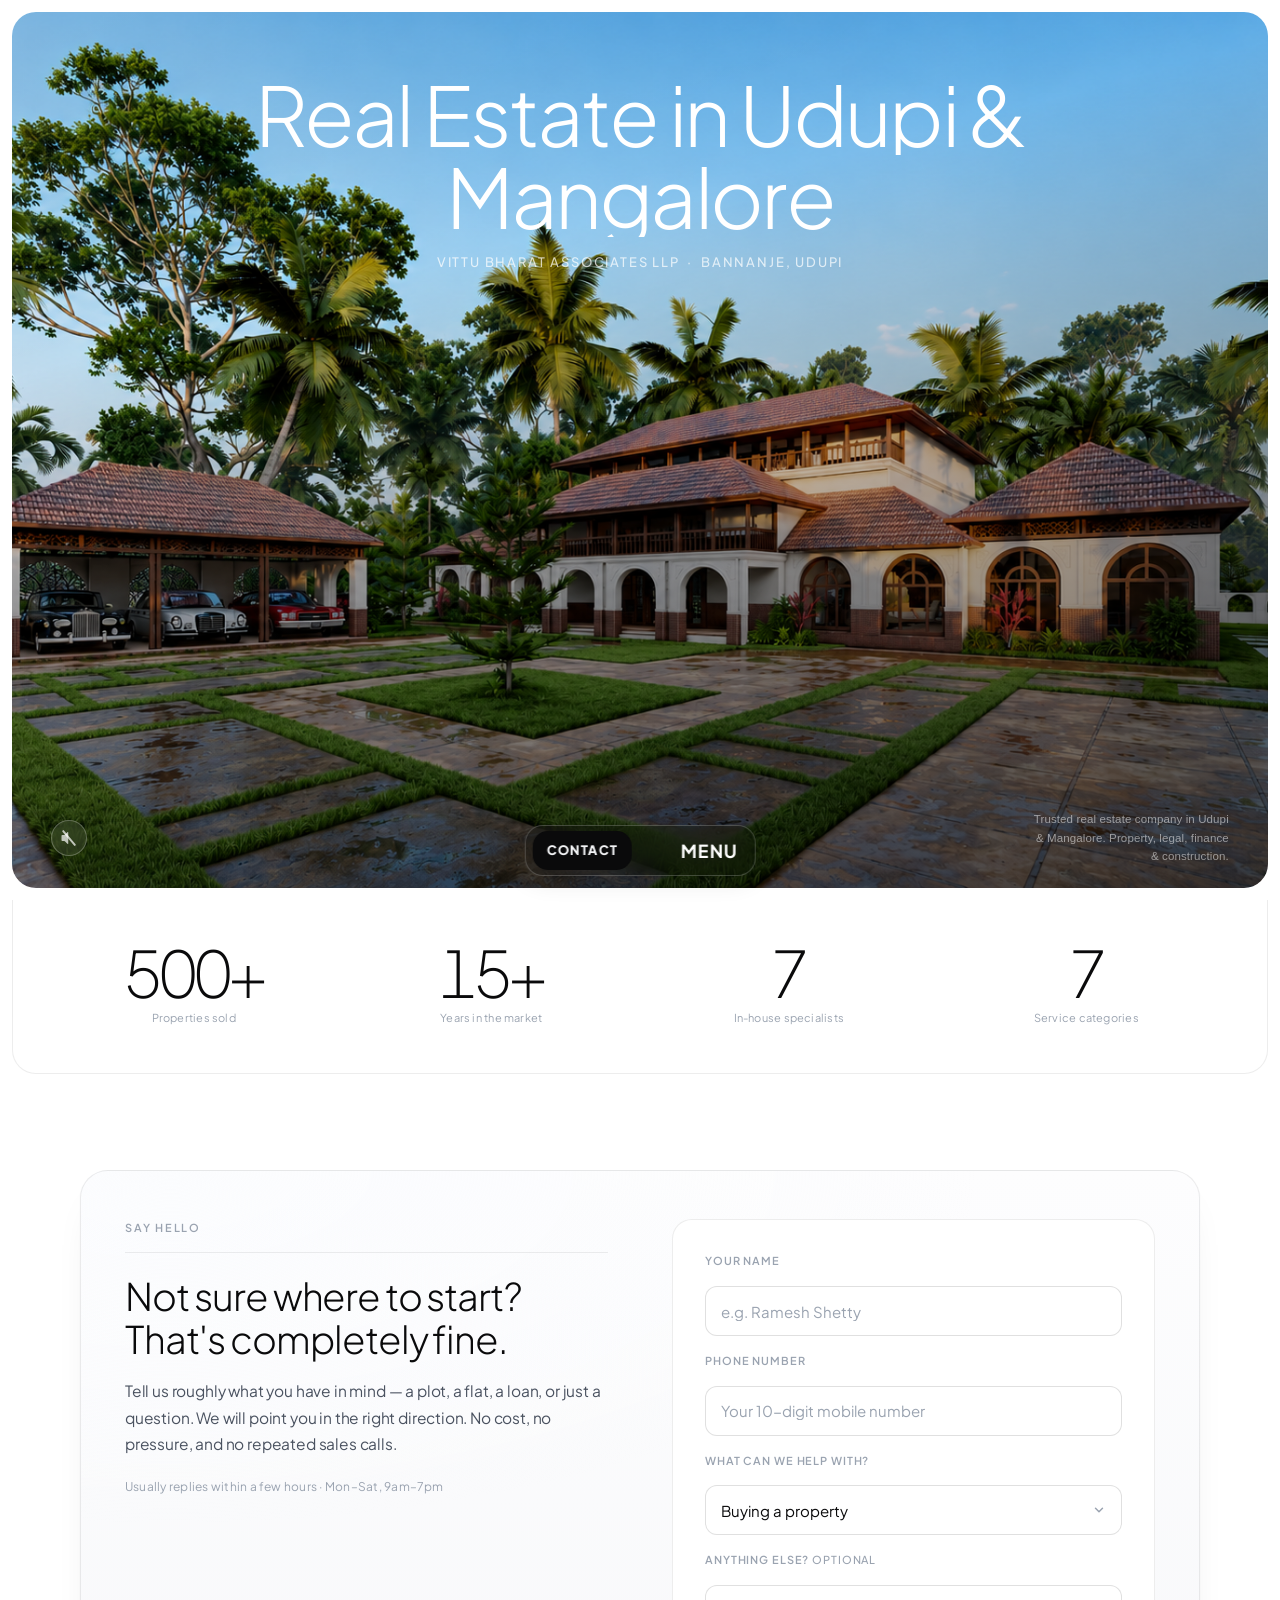
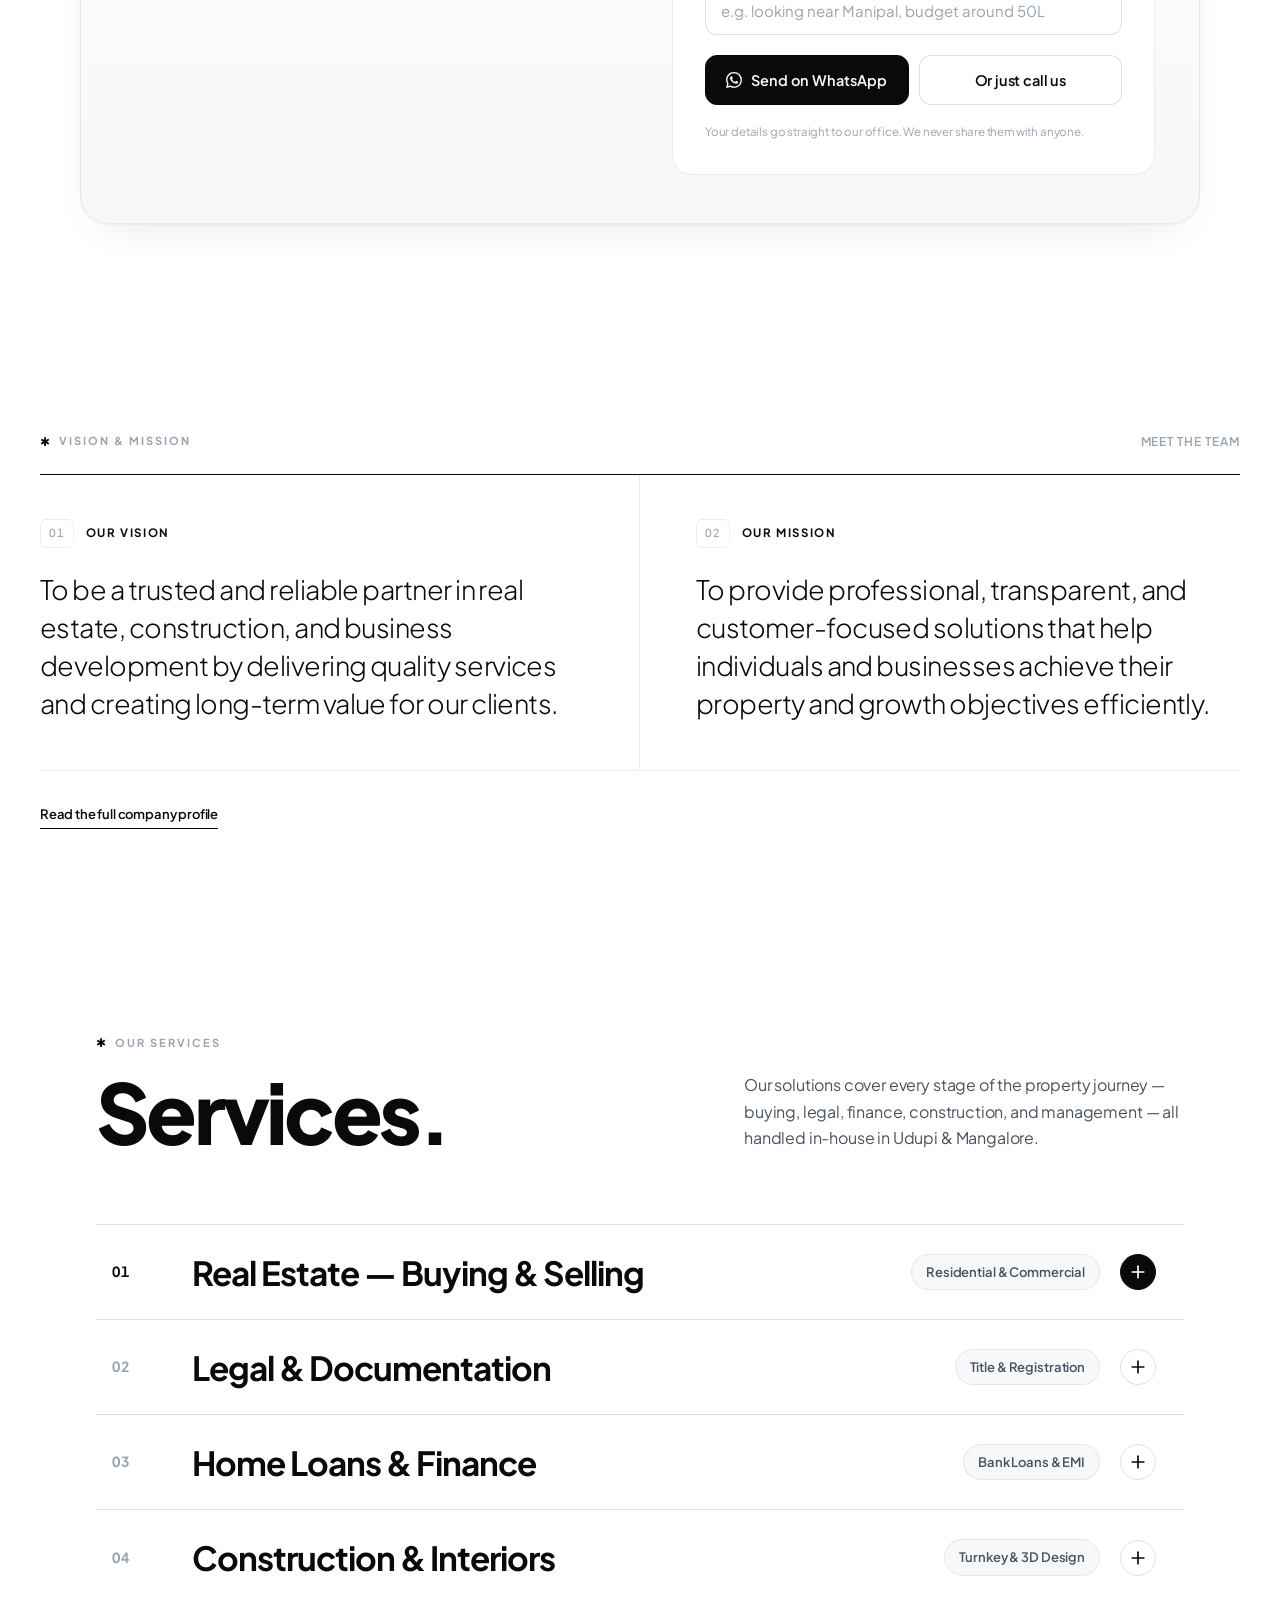
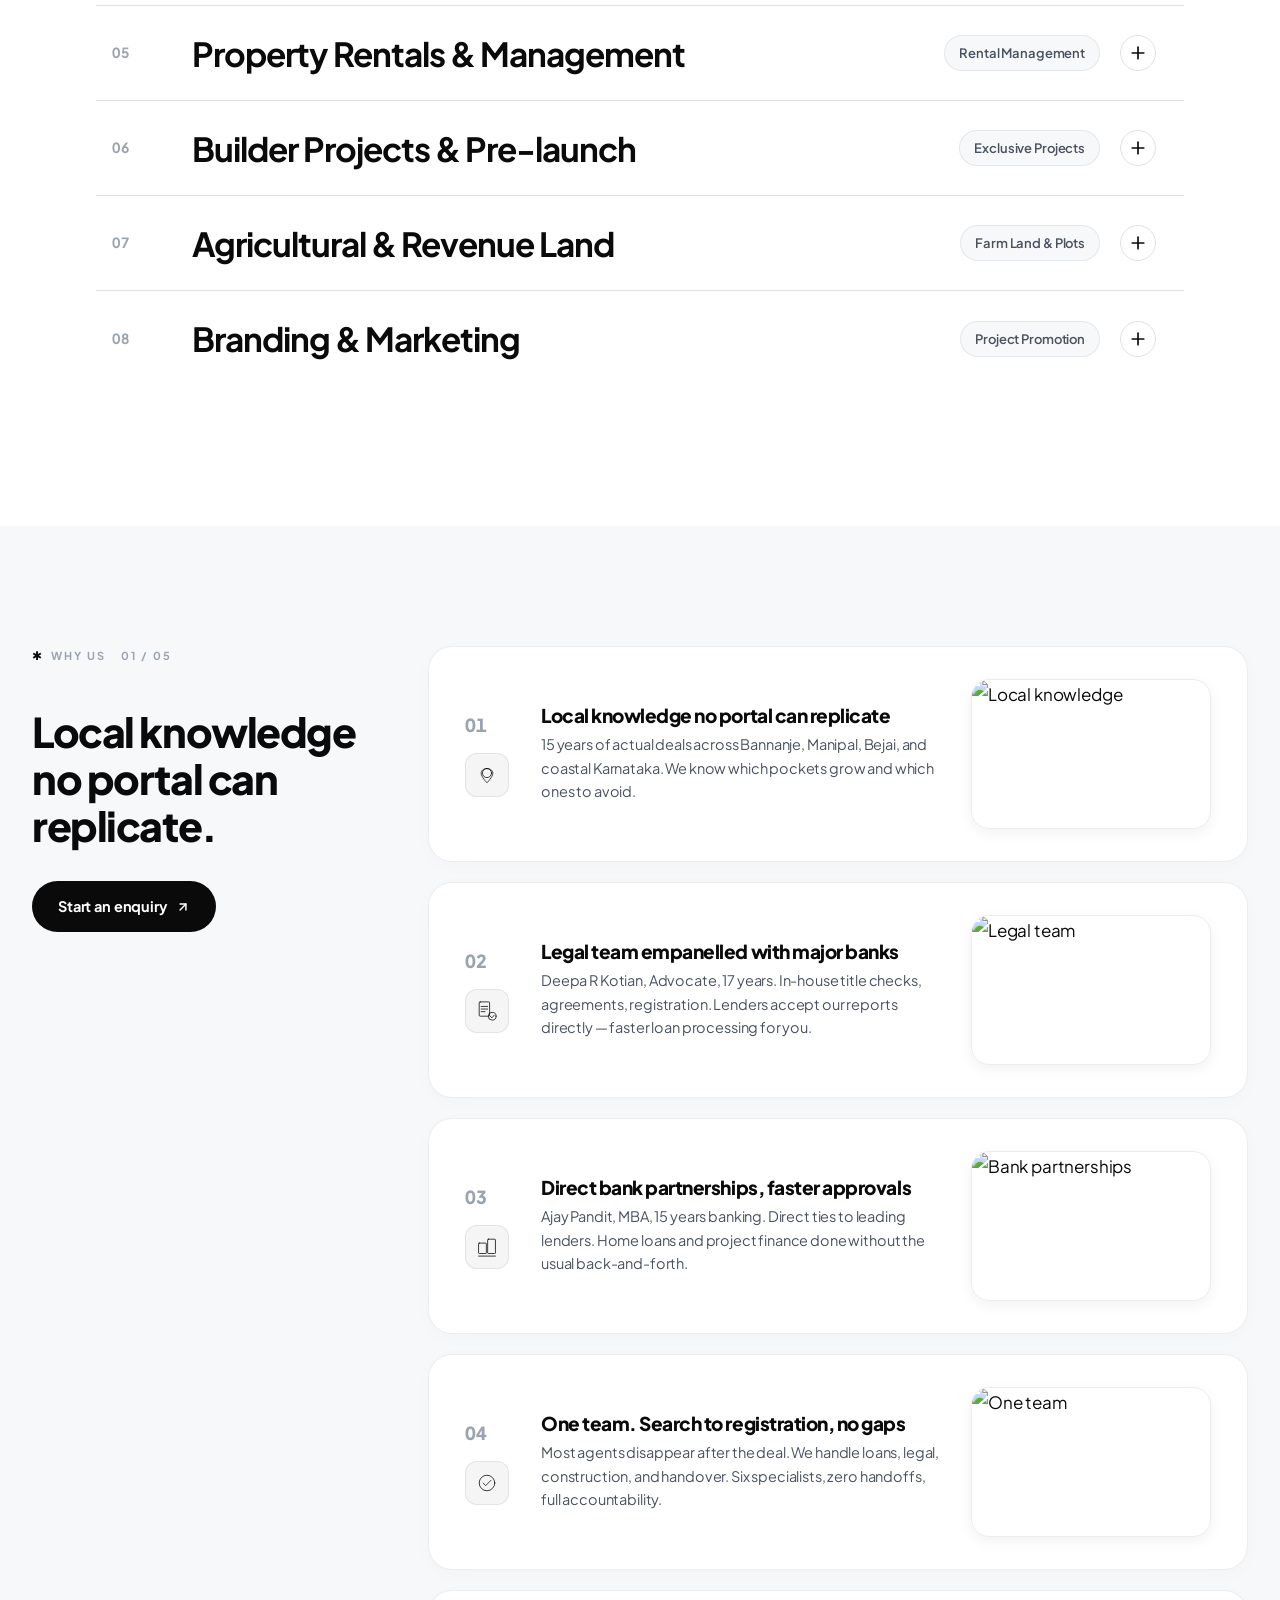
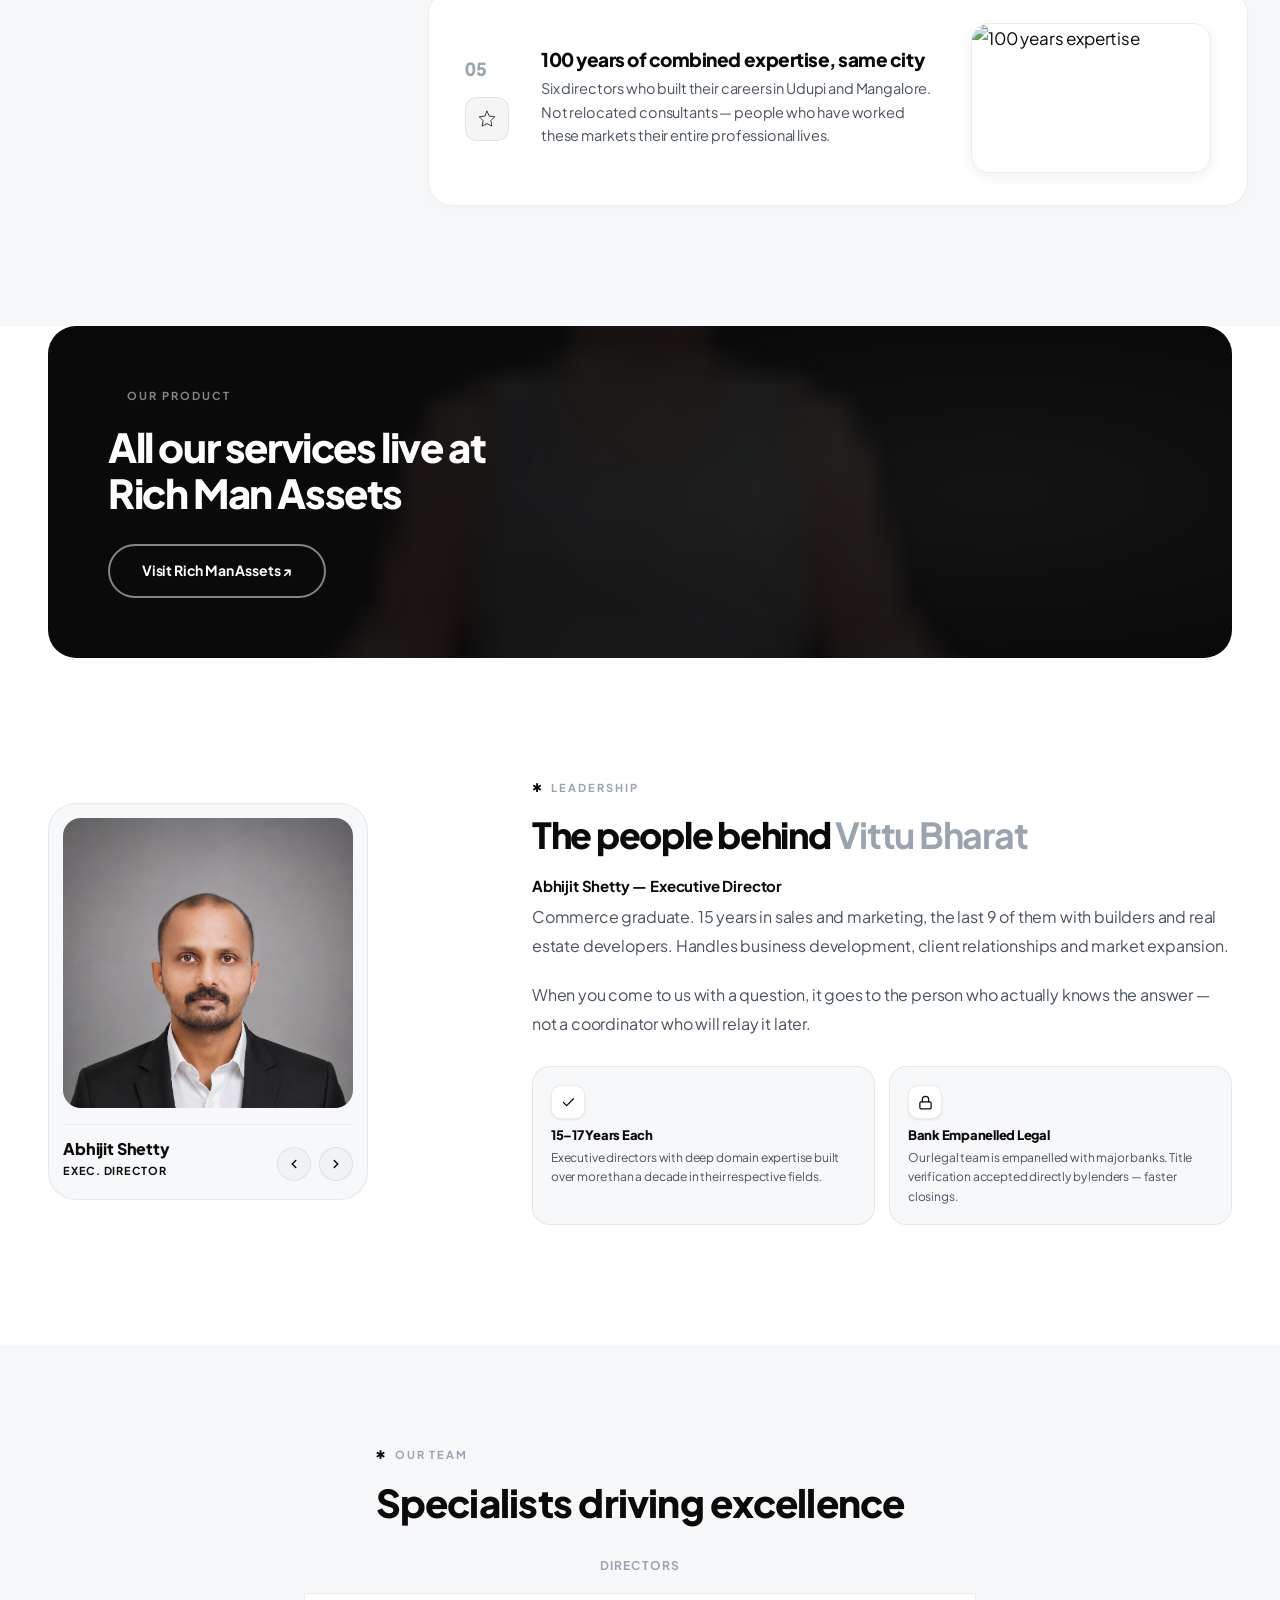
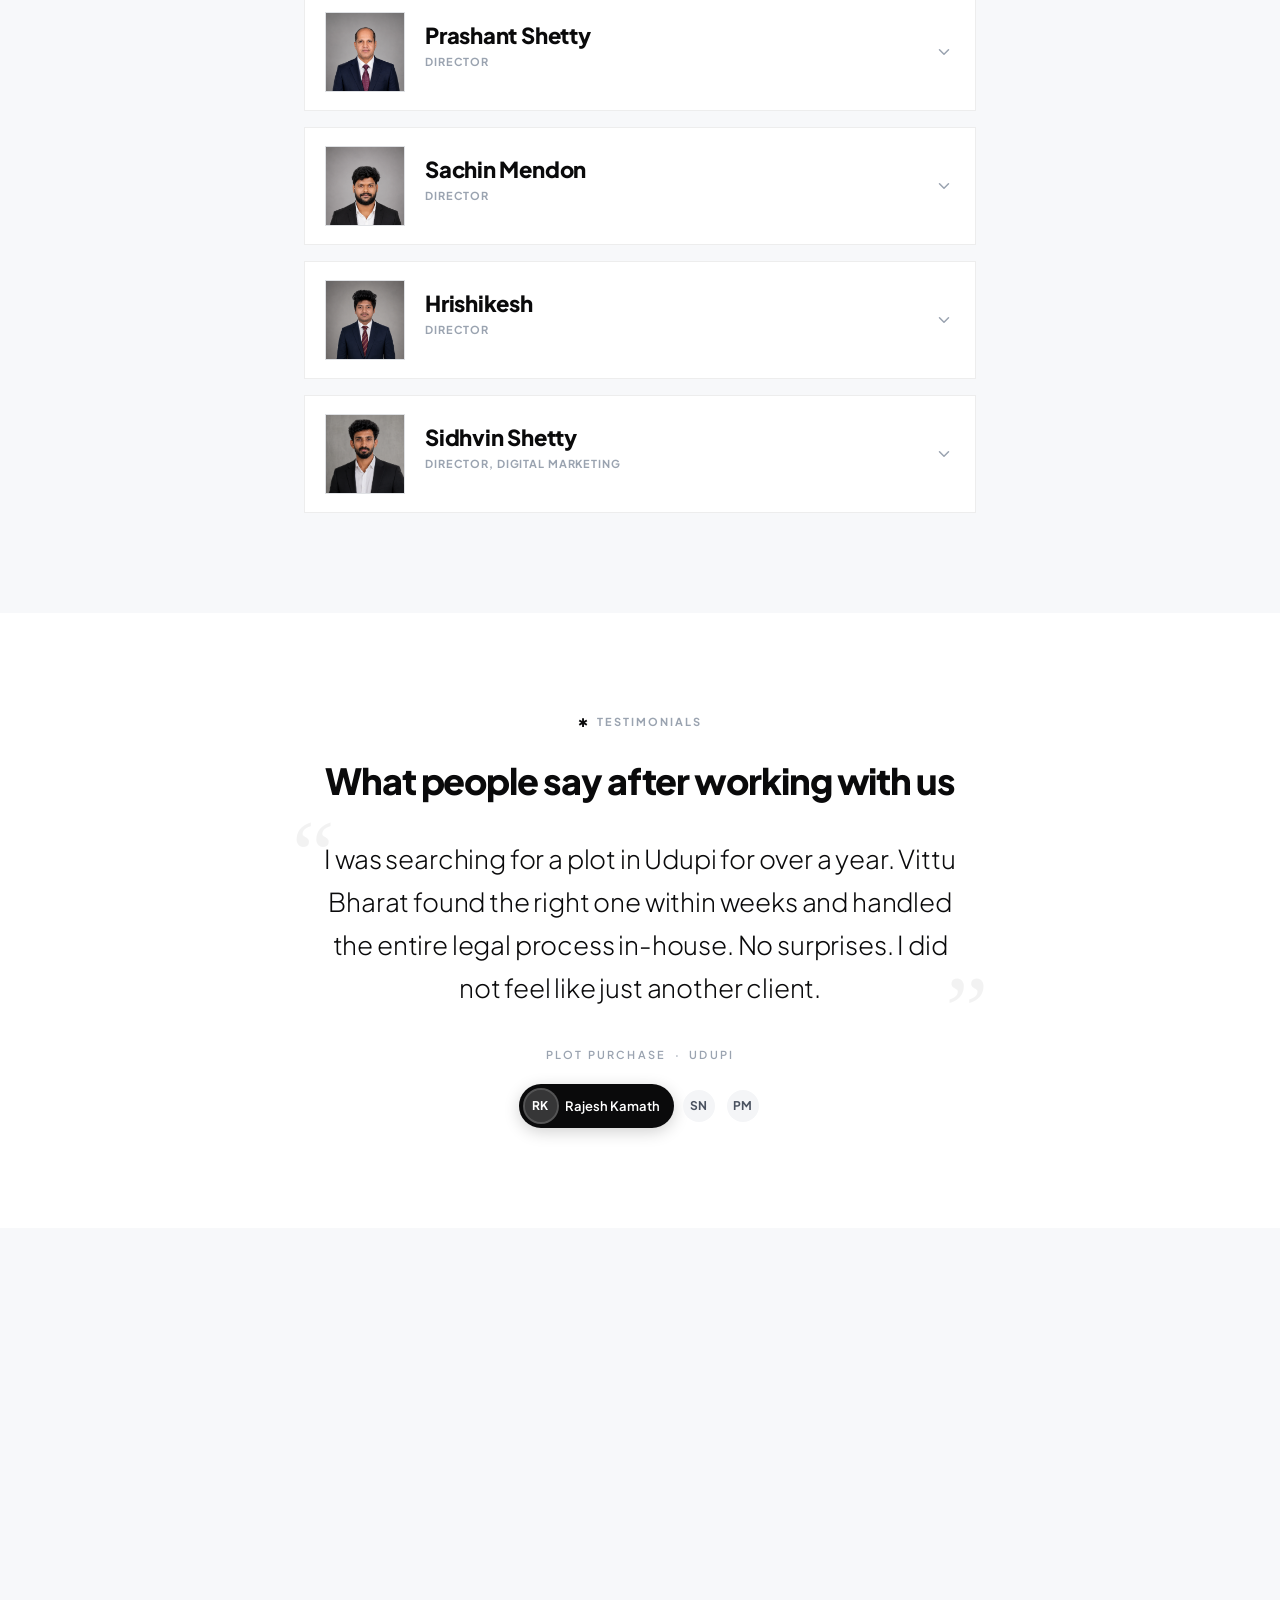
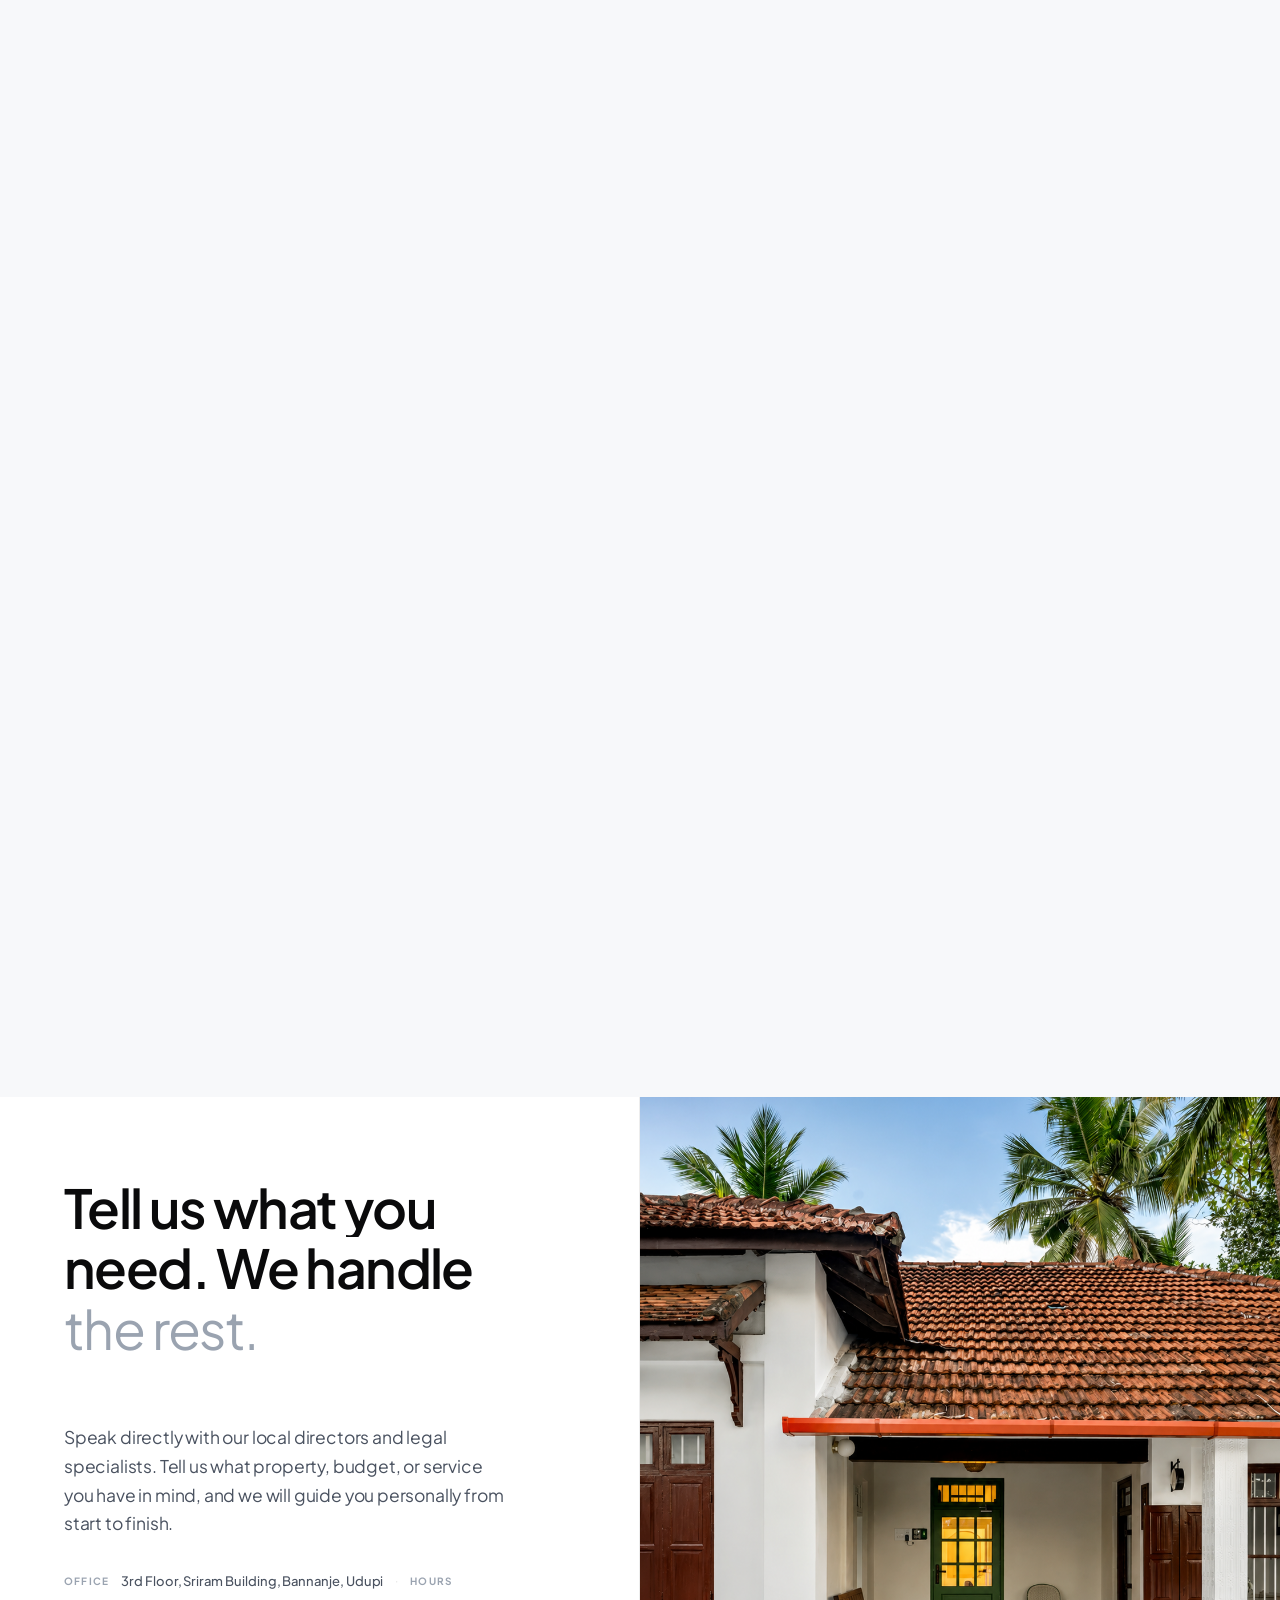
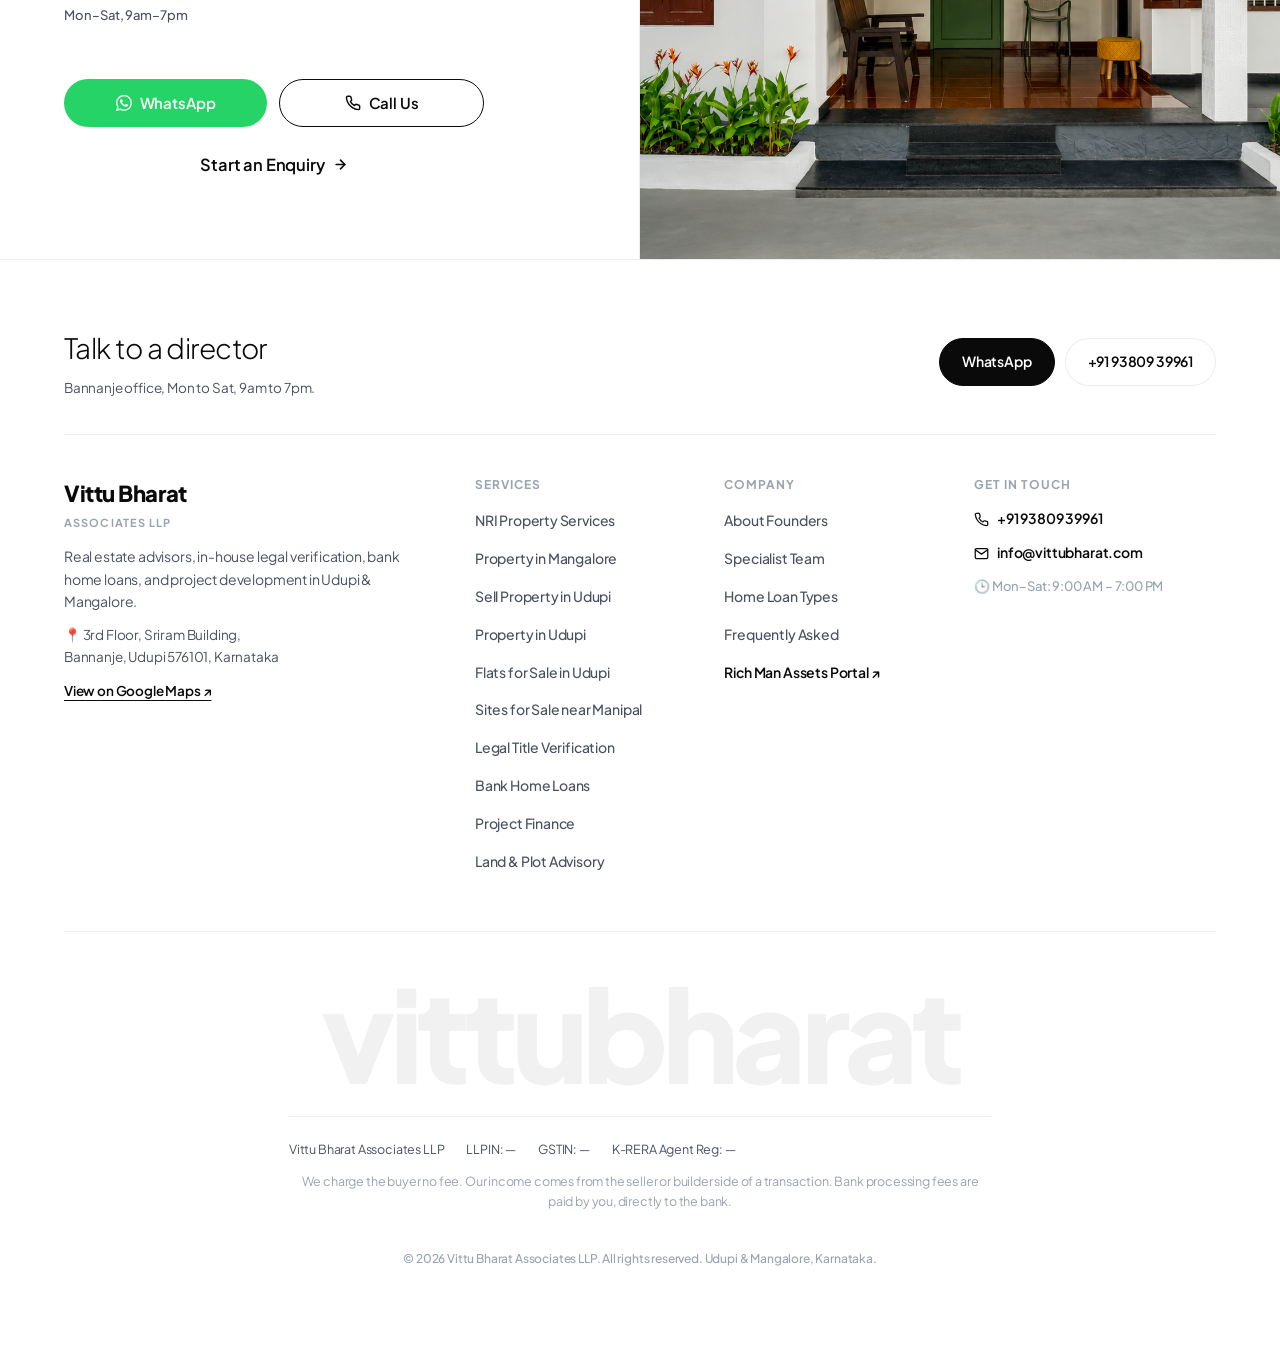
==== commit b8fbf6f6: "SEO month 2: add the Mangalore and NRI pages Every title tag on the site claimed Udupi and Mangalore" ====
--- a/index.html
+++ b/index.html
@@ -255,6 +255,8 @@
       <a href="sites-for-sale-manipal.html" class="nb-link">Sites near Manipal</a>
       <a href="home-loans.html" class="nb-link">Home Loans</a>
       <a href="sell-property-udupi.html" class="nb-link">Sell Property</a>
+      <a href="nri-property-udupi.html" class="nb-link">NRI Property</a>
+      <a href="property-in-mangalore.html" class="nb-link">Property in Mangalore</a>
       <a href="#leadership" class="nb-link">Our Team</a>
       <a href="#why" class="nb-link">Why Us</a>
       <a href="#faq" class="nb-link">Resources</a>
@@ -1598,6 +1600,8 @@
           <div class="footer-links-col">
             <p class="footer-col-label">Services</p>
             <nav class="footer-nav">
+              <a href="nri-property-udupi.html" class="footer-link">NRI Property Services</a>
+              <a href="property-in-mangalore.html" class="footer-link">Property in Mangalore</a>
               <a href="sell-property-udupi.html" class="footer-link">Sell Property in Udupi</a>
               <a href="property-in-udupi.html" class="footer-link">Property in Udupi</a>
               <a href="flats-for-sale-udupi.html" class="footer-link">Flats for Sale in Udupi</a>
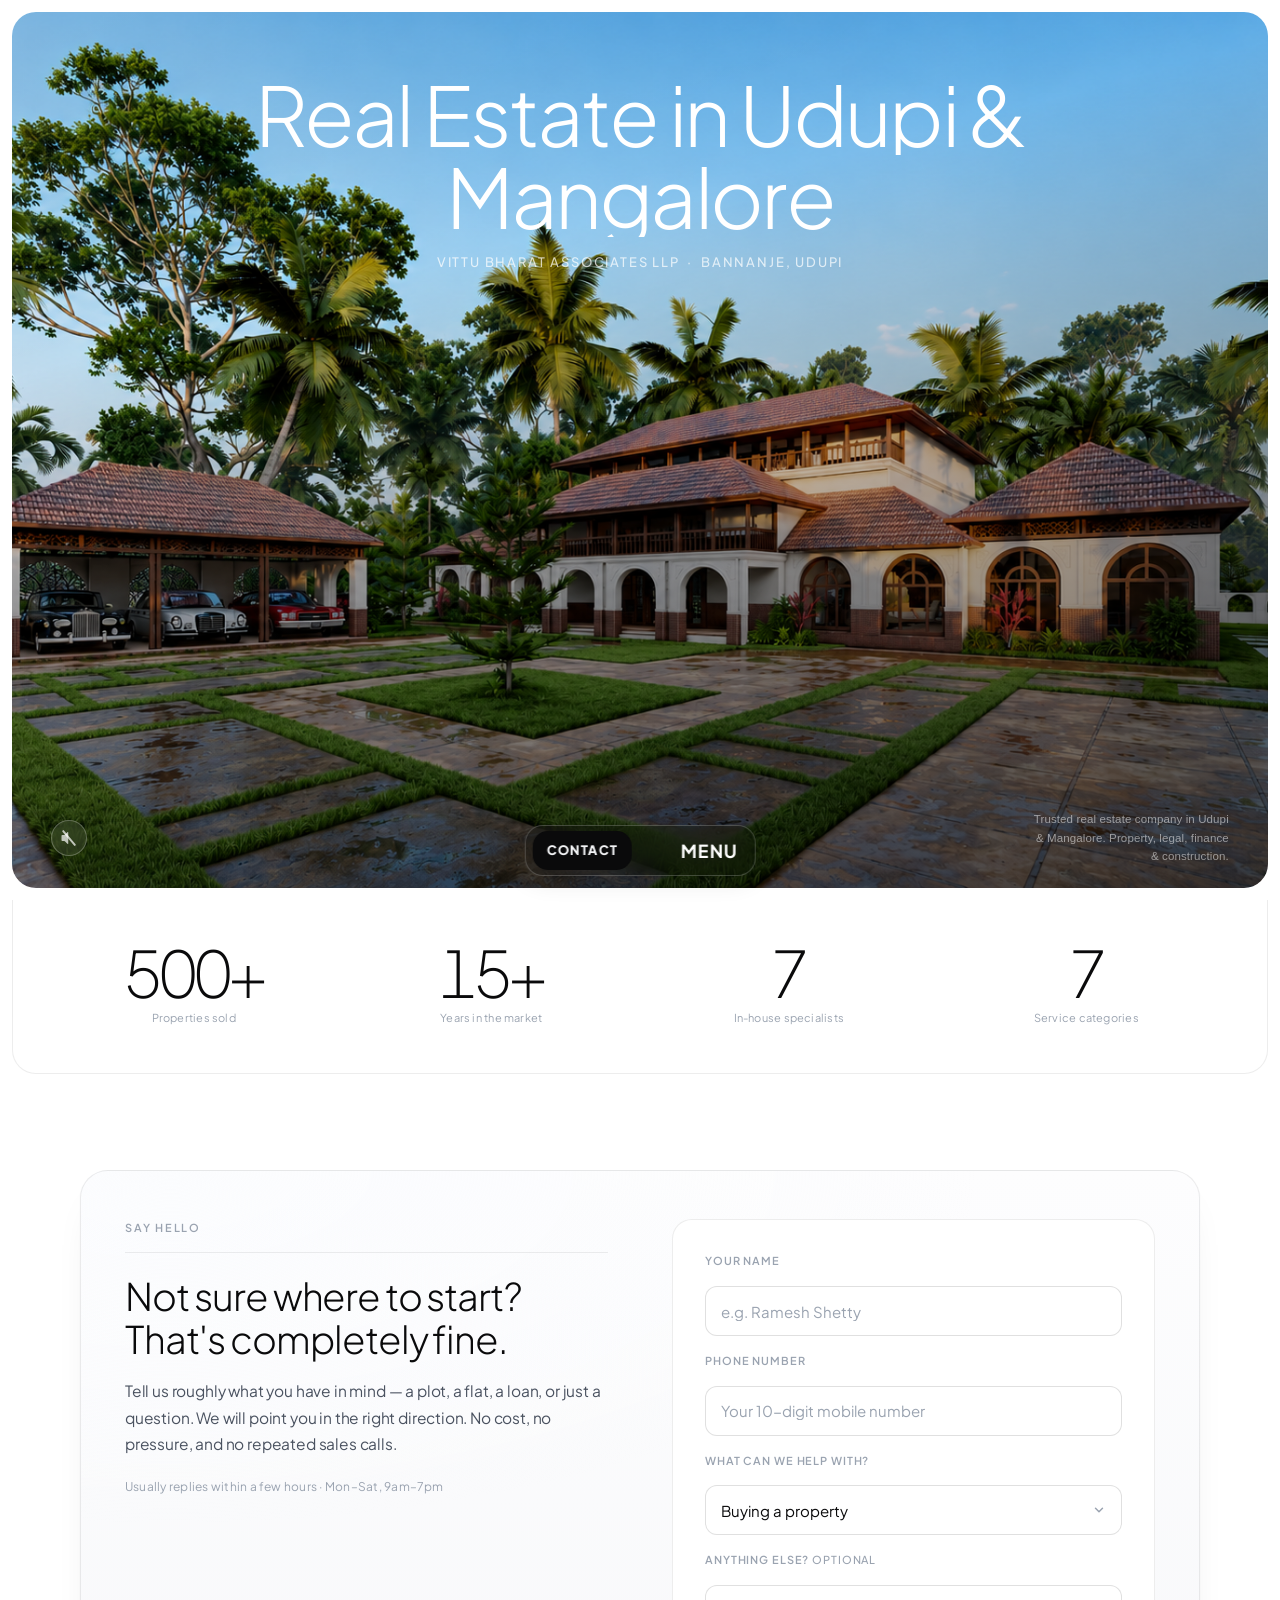
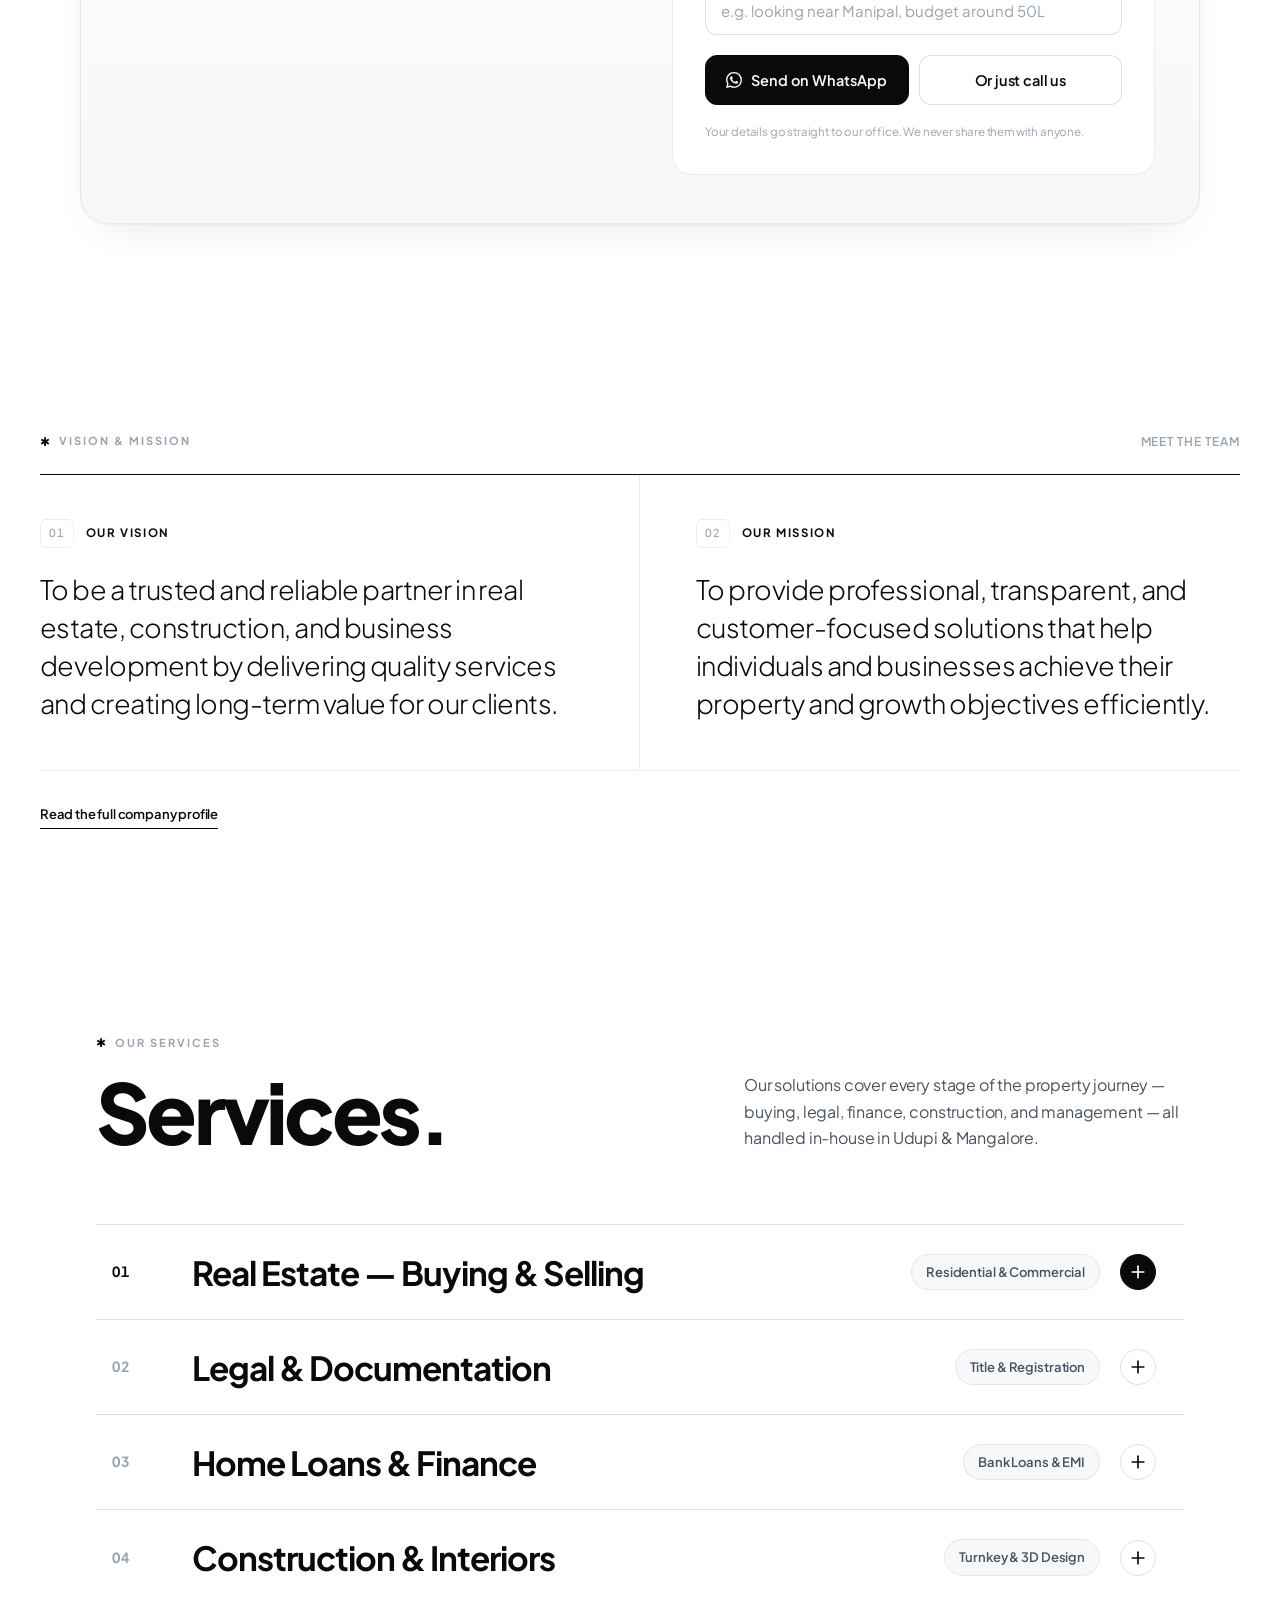
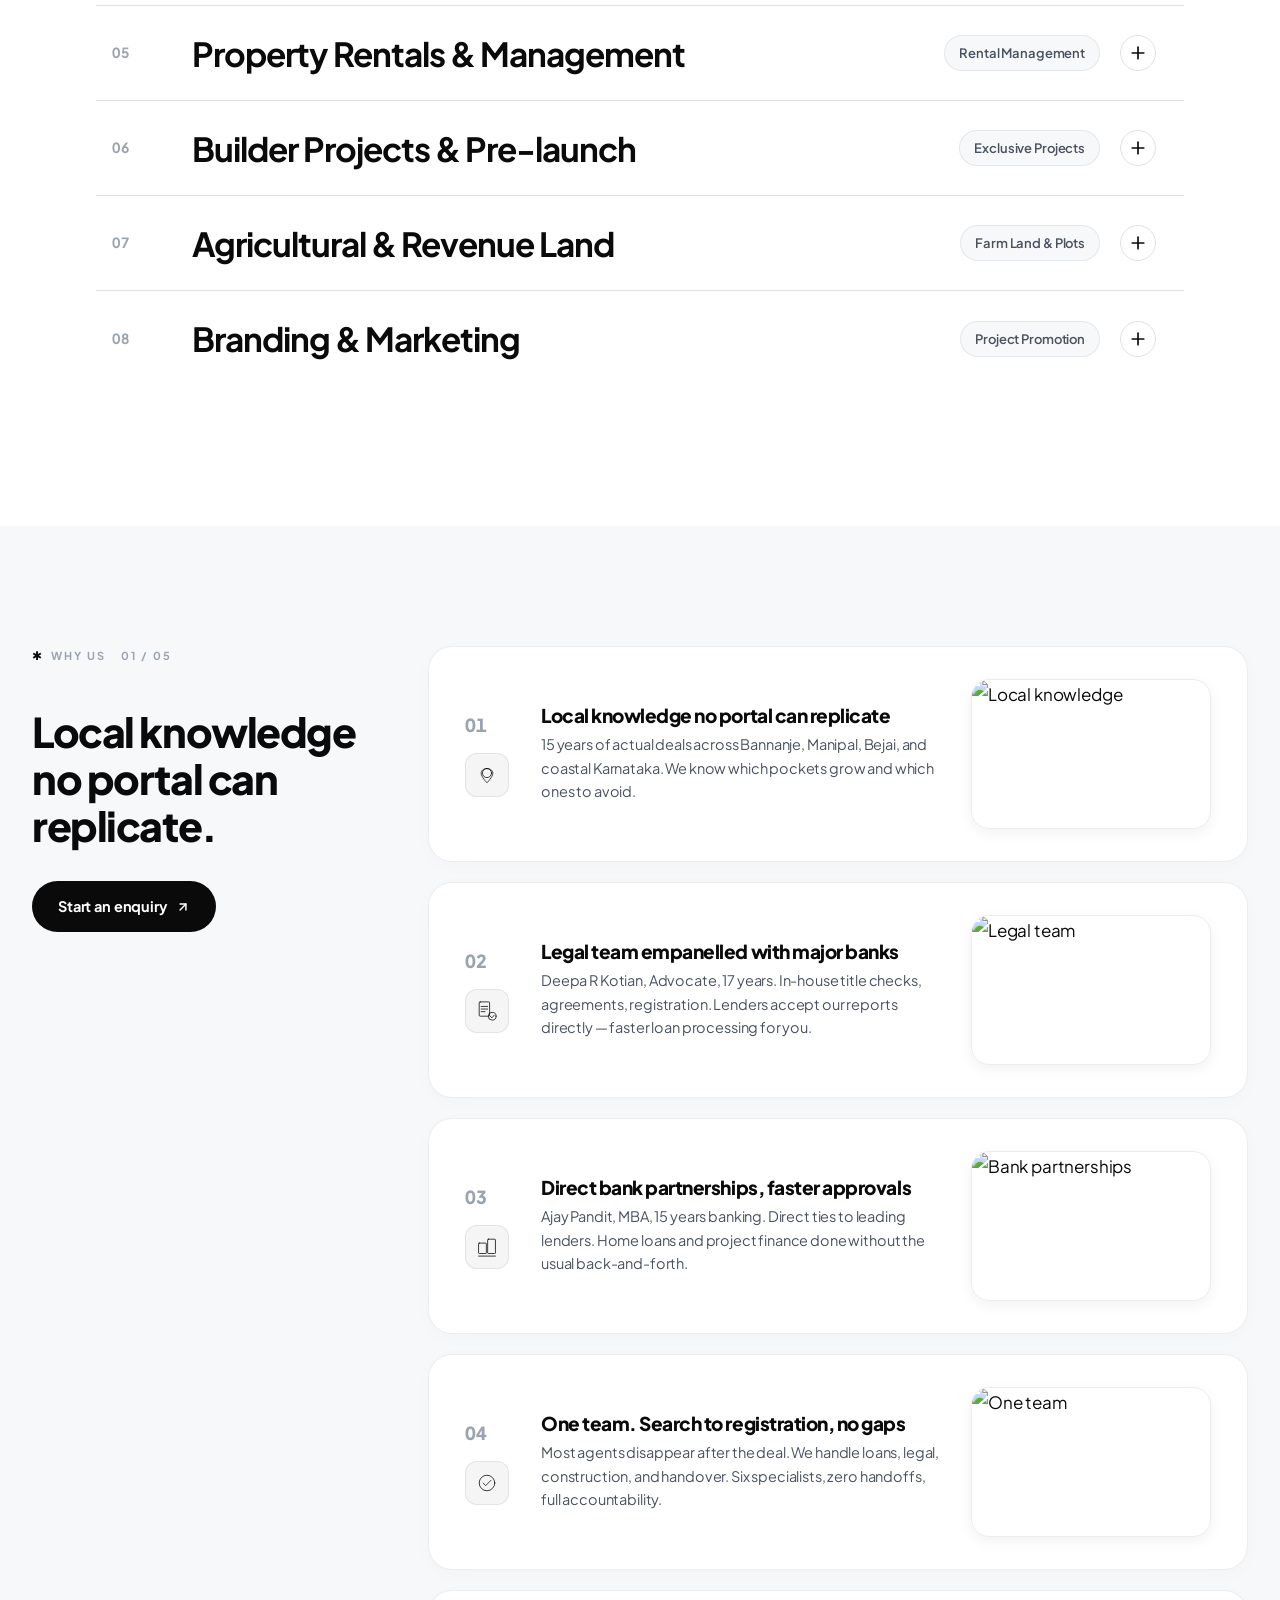
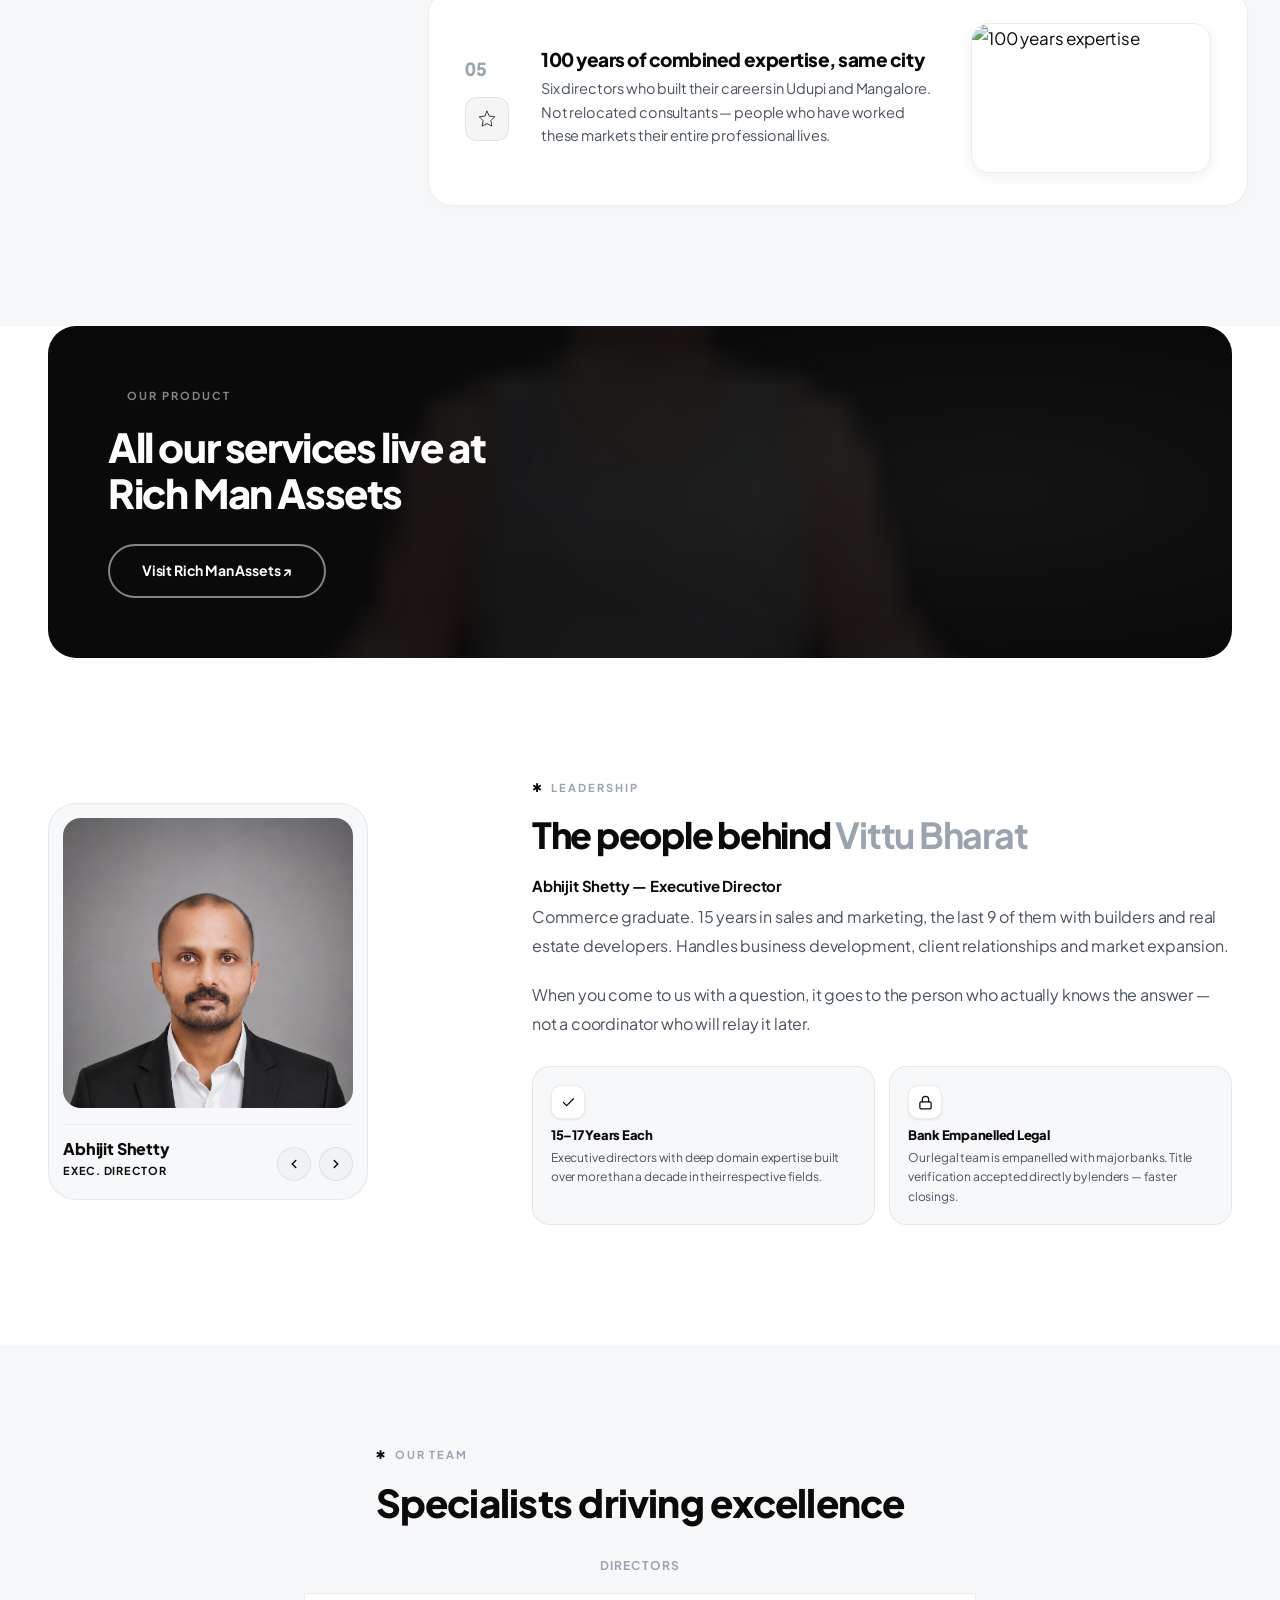
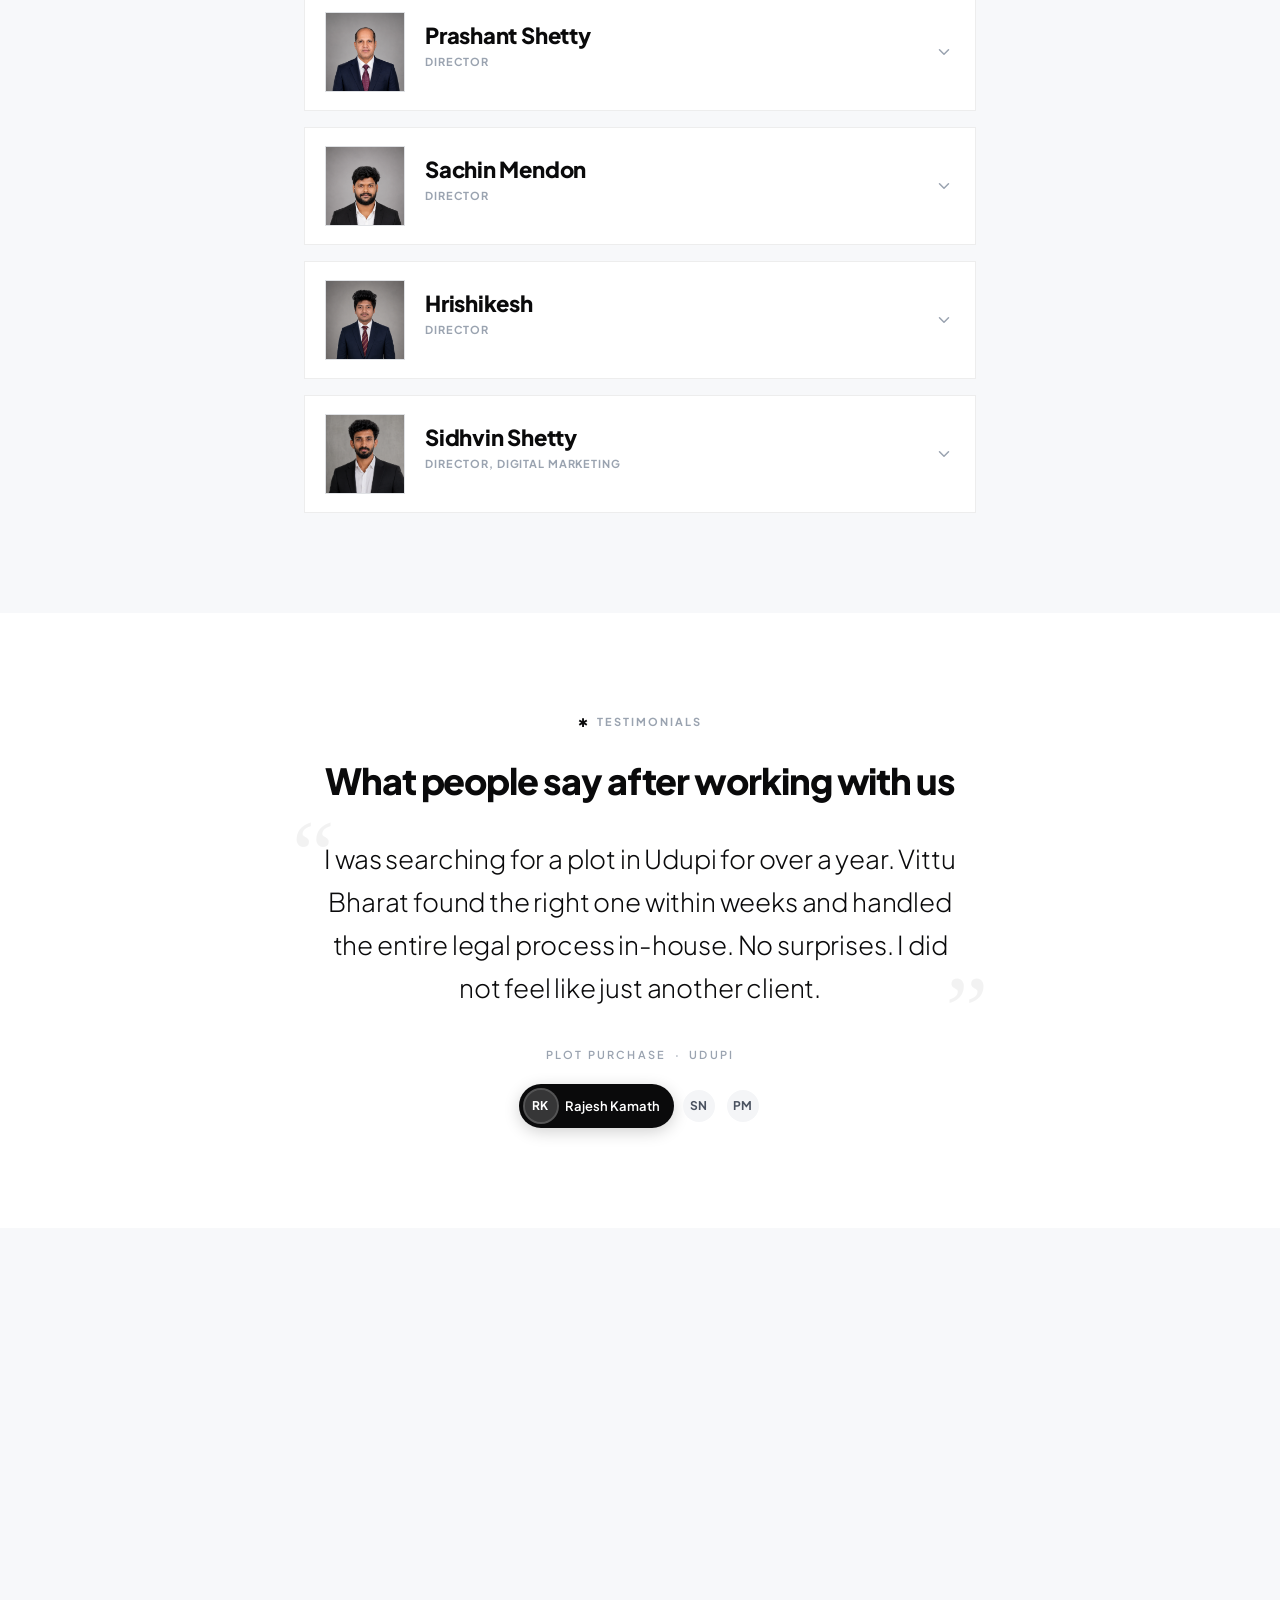
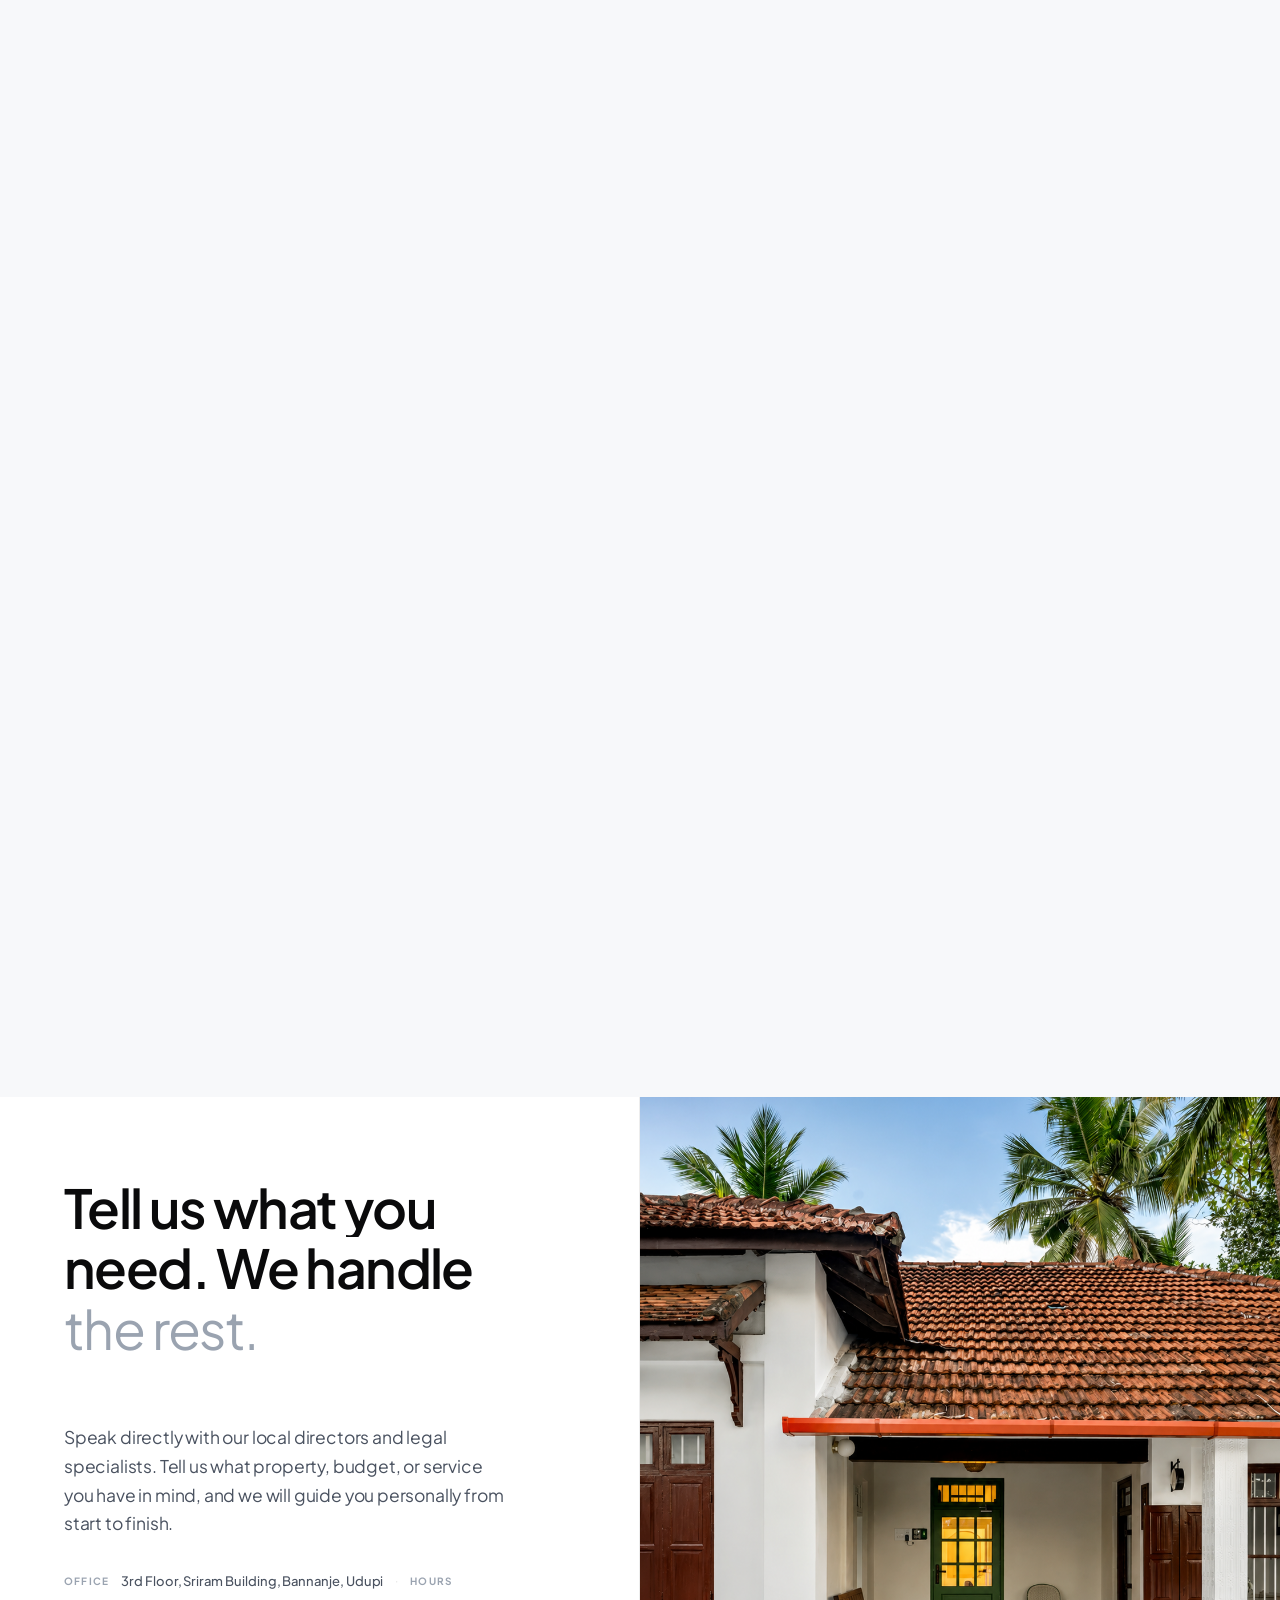
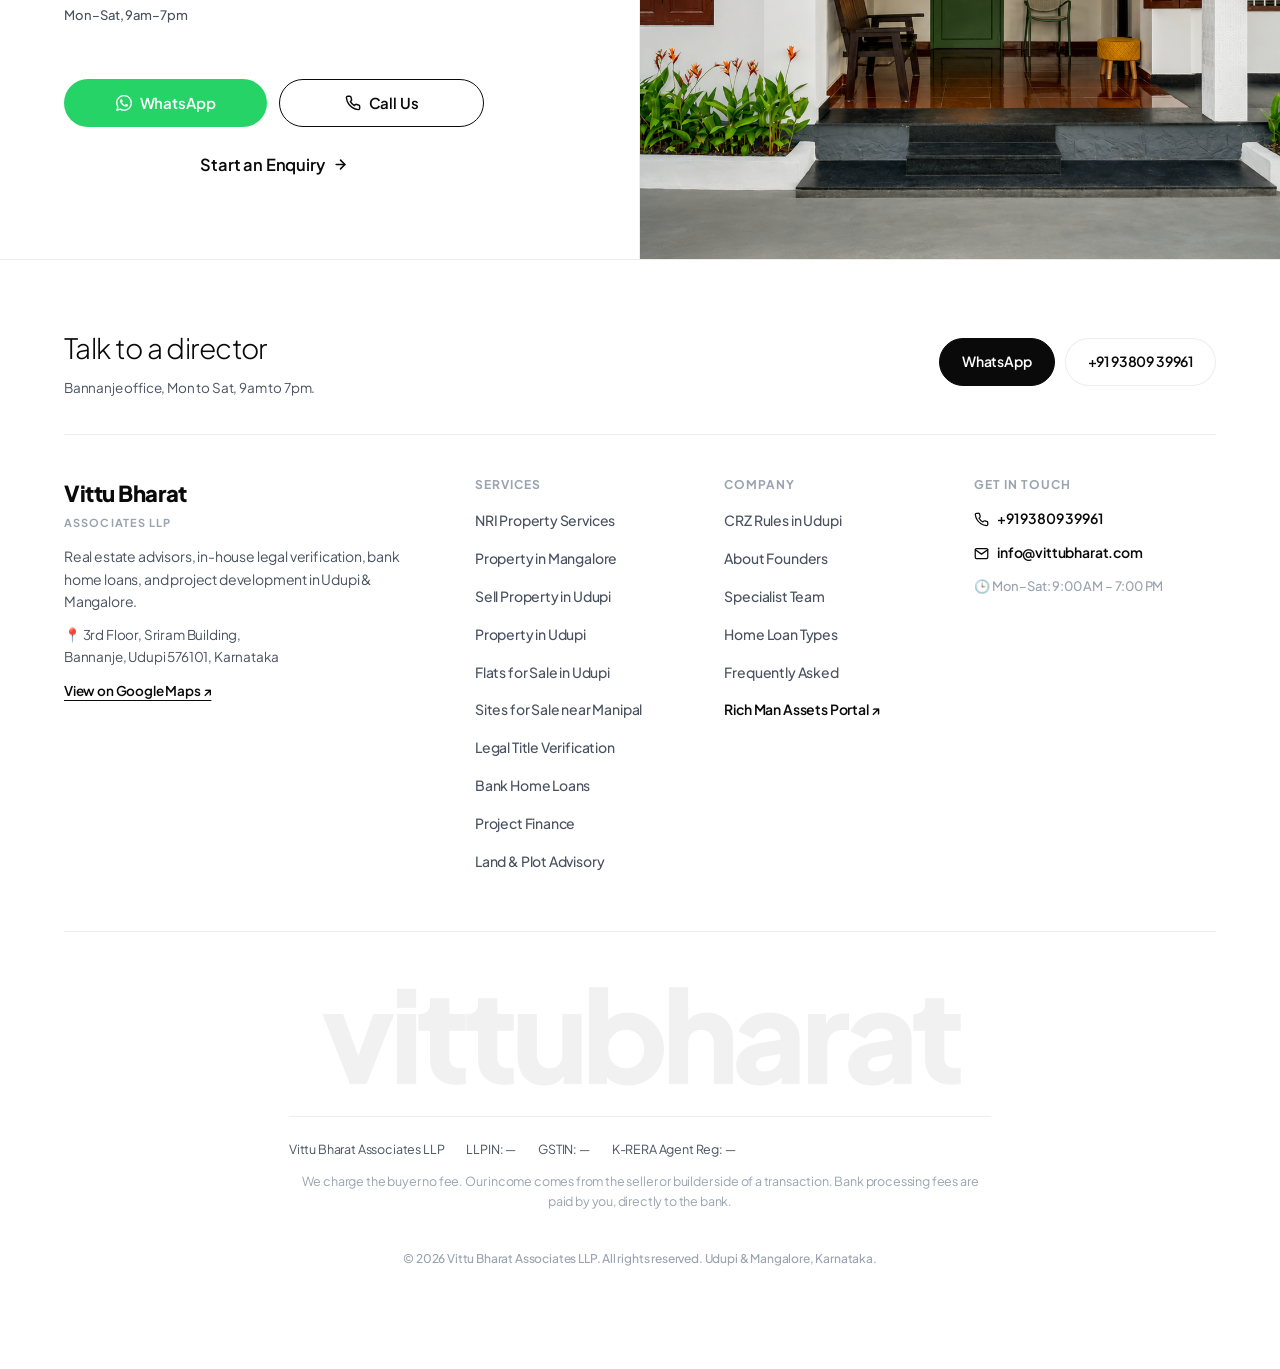
==== commit d515f150: "SEO month 3: CRZ guide, the first page with an advocate byline Searches for DC conversion, khata and" ====
--- a/index.html
+++ b/index.html
@@ -256,6 +256,7 @@
       <a href="home-loans.html" class="nb-link">Home Loans</a>
       <a href="sell-property-udupi.html" class="nb-link">Sell Property</a>
       <a href="nri-property-udupi.html" class="nb-link">NRI Property</a>
+      <a href="crz-rules-udupi.html" class="nb-link">CRZ Rules</a>
       <a href="property-in-mangalore.html" class="nb-link">Property in Mangalore</a>
       <a href="#leadership" class="nb-link">Our Team</a>
       <a href="#why" class="nb-link">Why Us</a>
@@ -1617,6 +1618,7 @@
           <div class="footer-links-col">
             <p class="footer-col-label">Company</p>
             <nav class="footer-nav">
+              <a href="crz-rules-udupi.html" class="footer-link">CRZ Rules in Udupi</a>
               <a href="about.html" class="footer-link">About Founders</a>
               <a href="#team" class="footer-link">Specialist Team</a>
               <a href="home-loans.html#loan-types" class="footer-link">Home Loan Types</a>
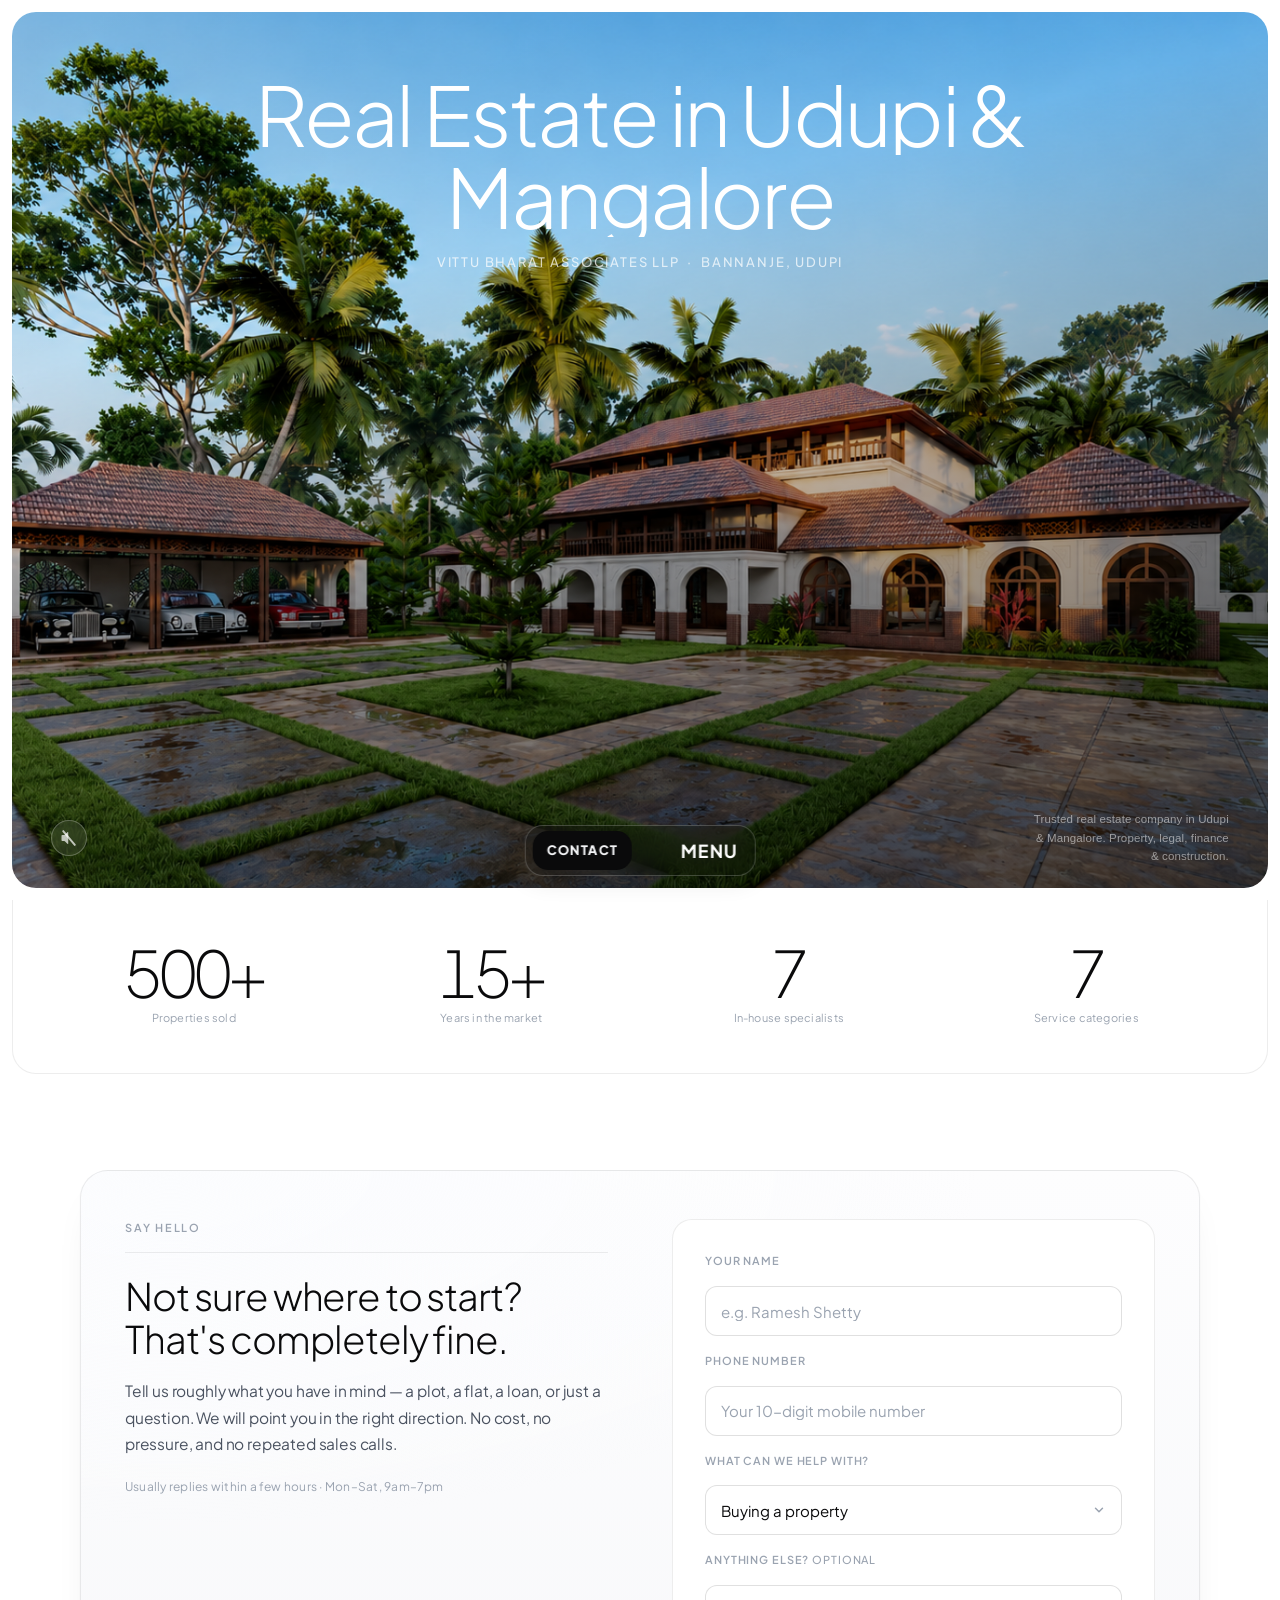
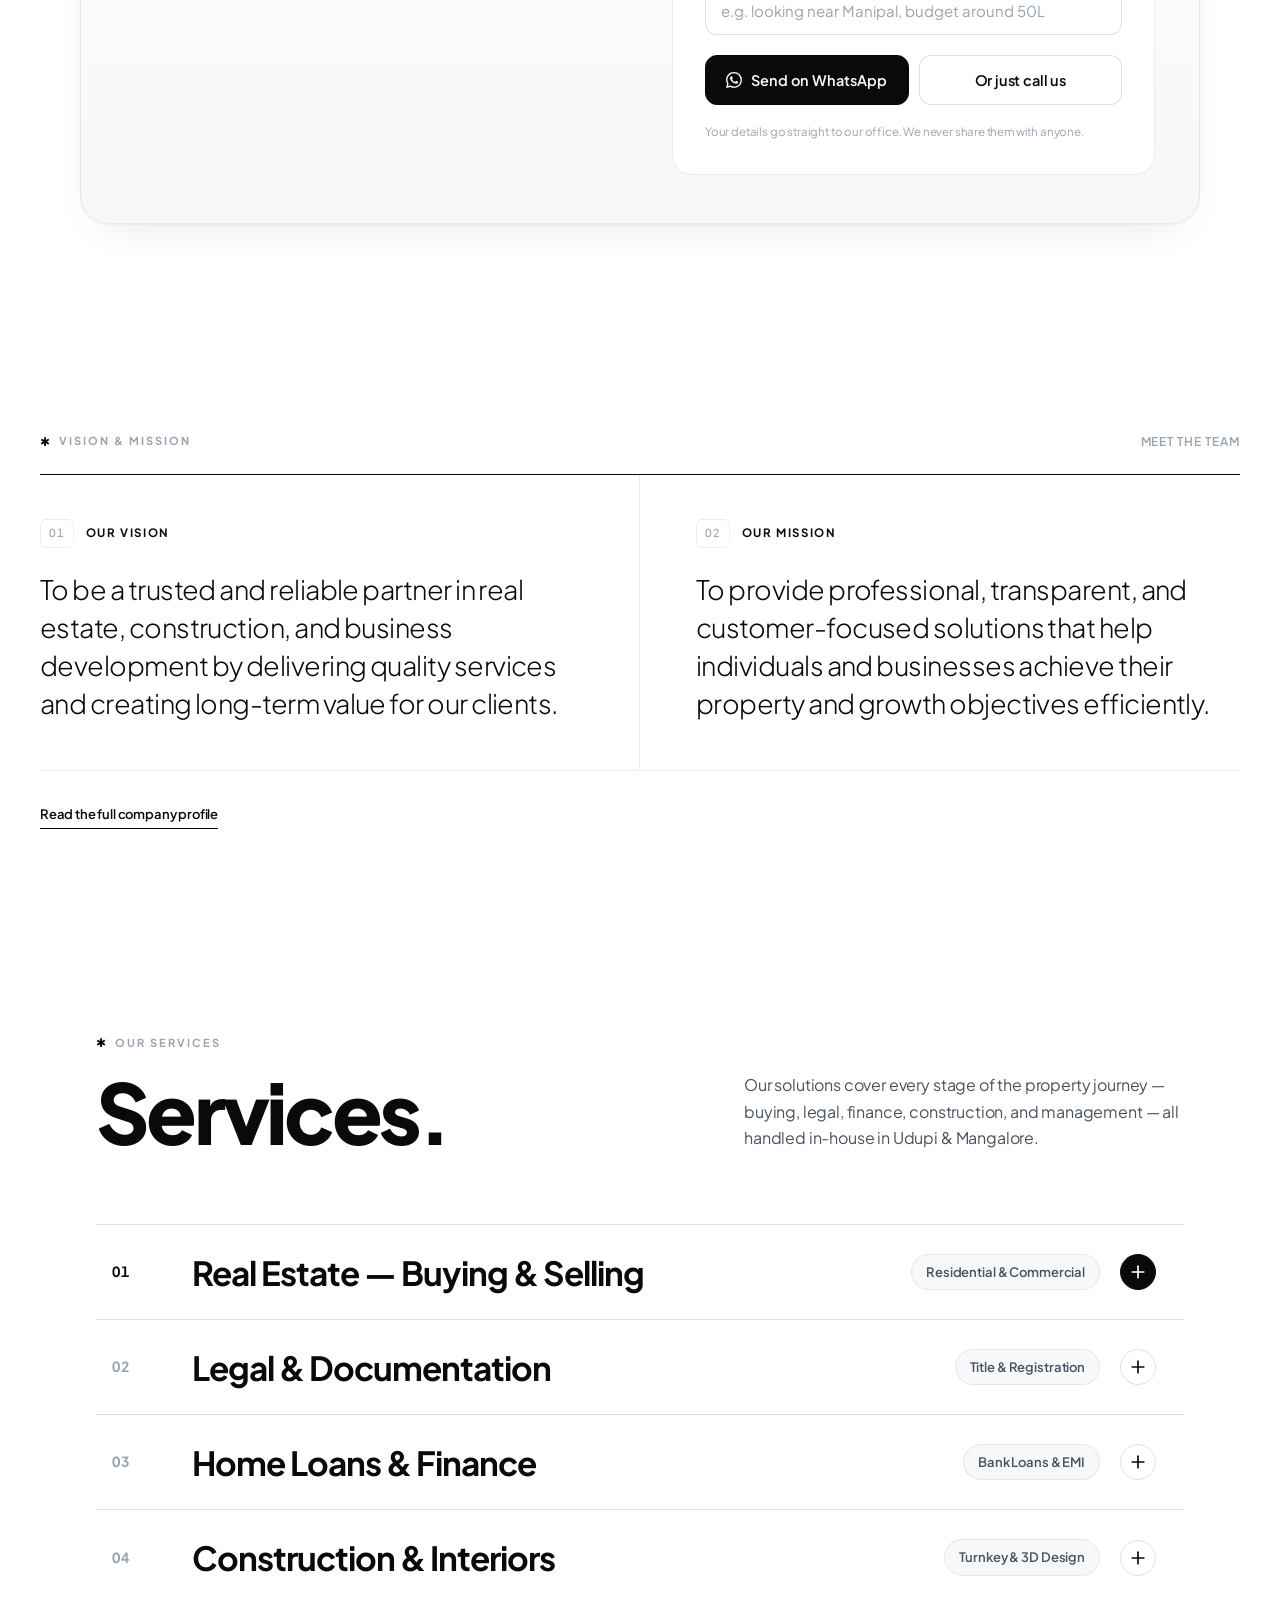
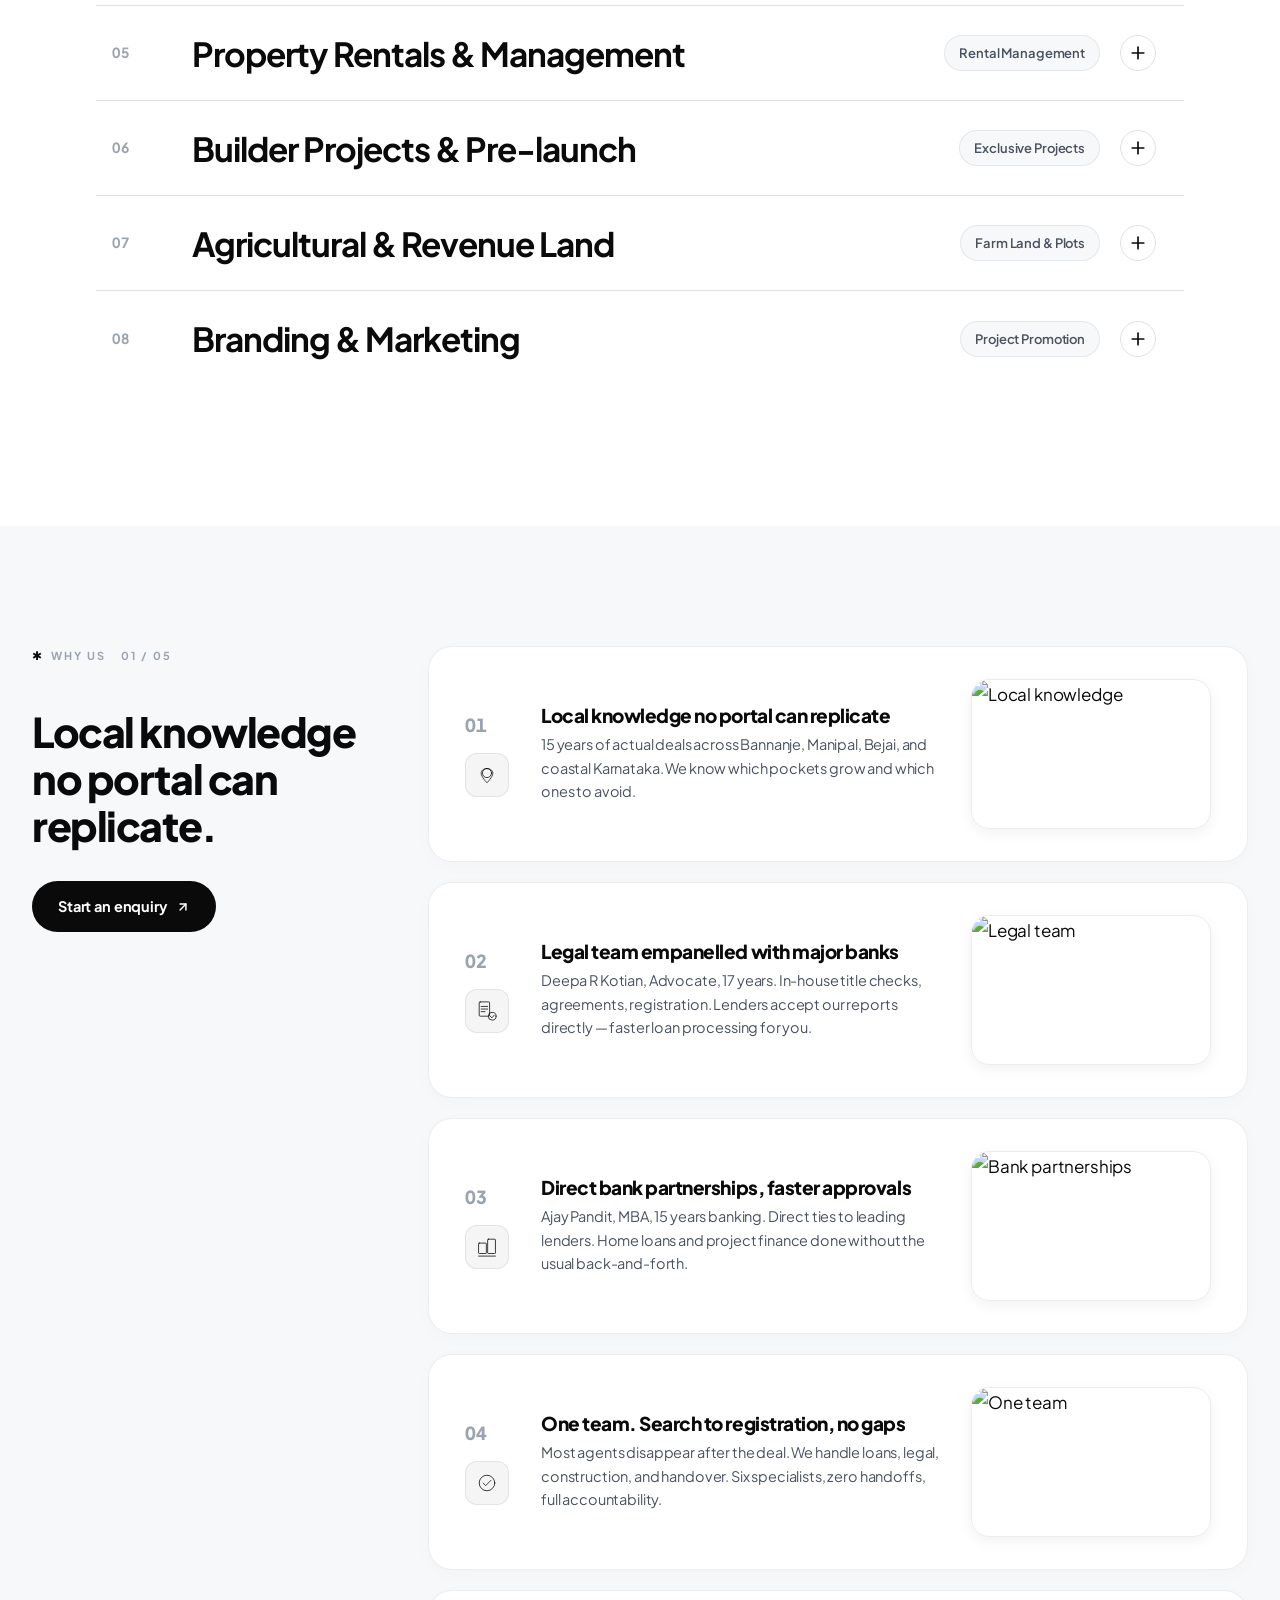
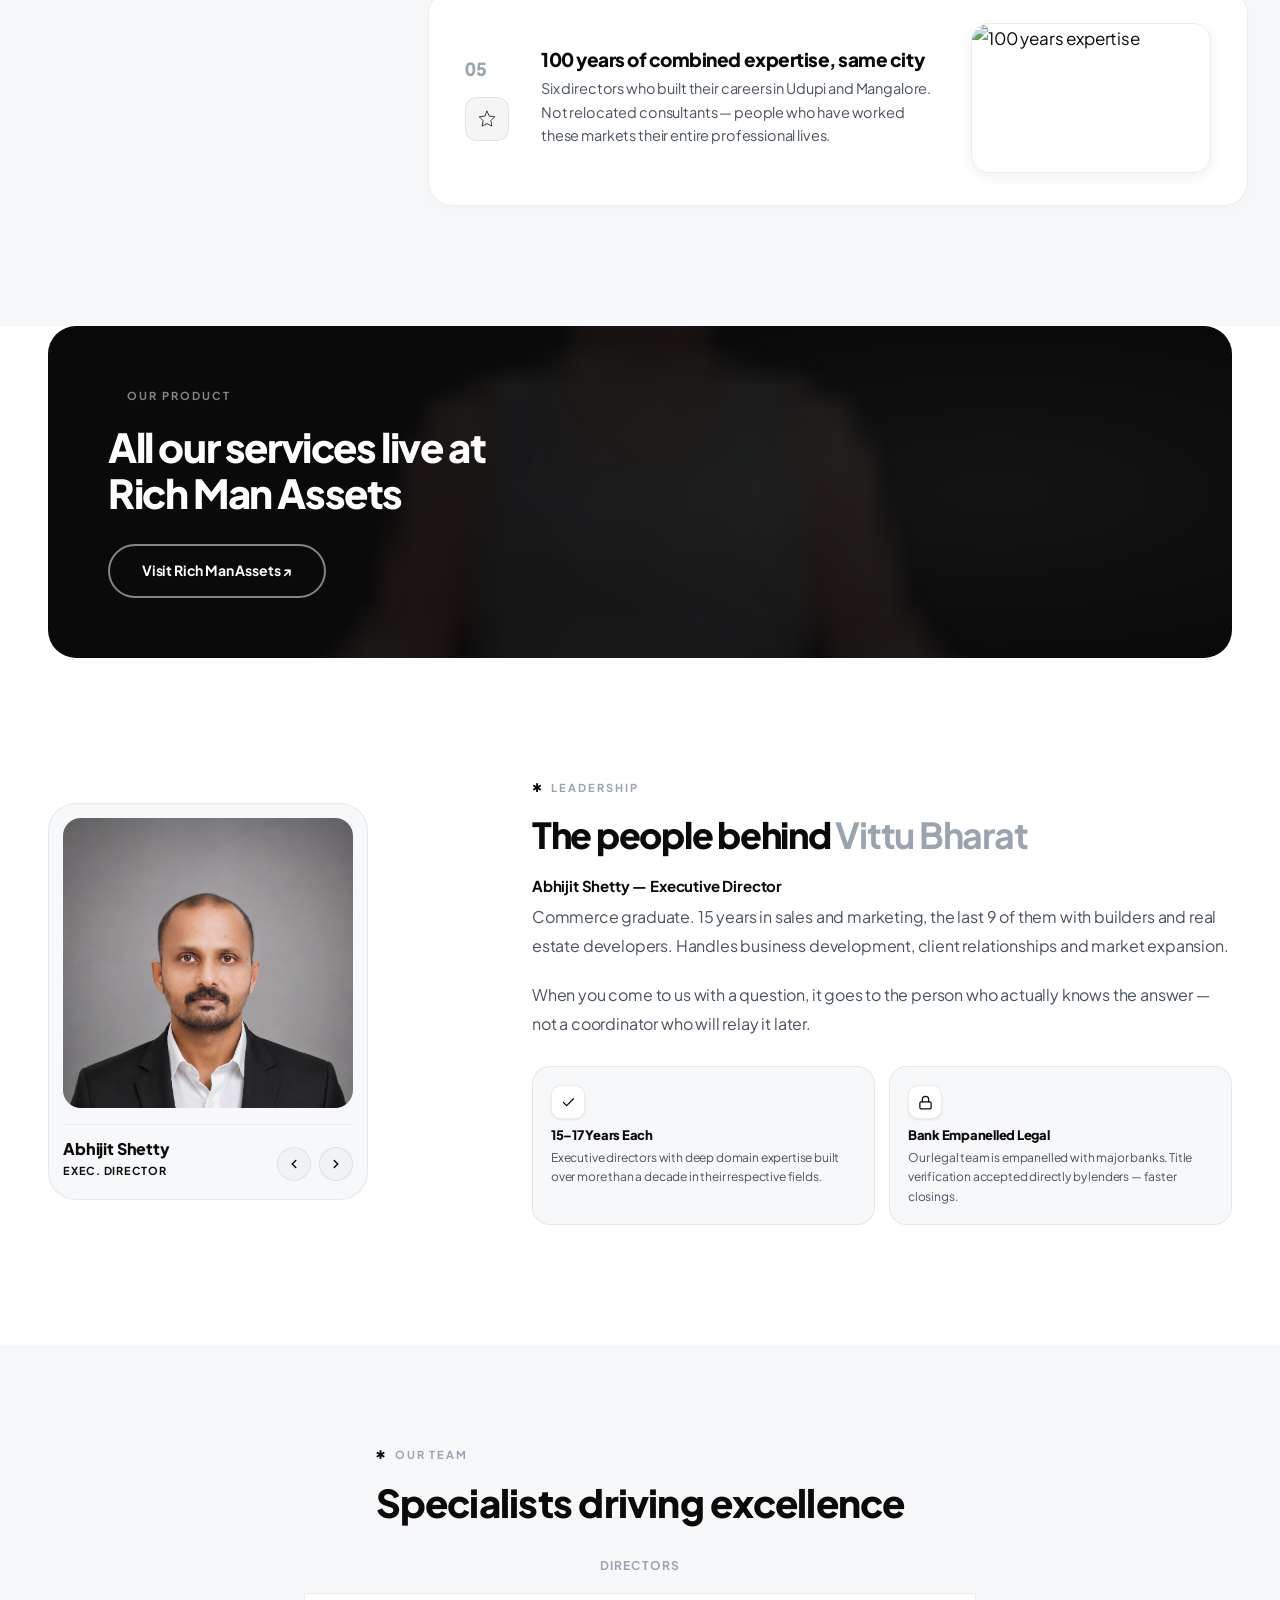
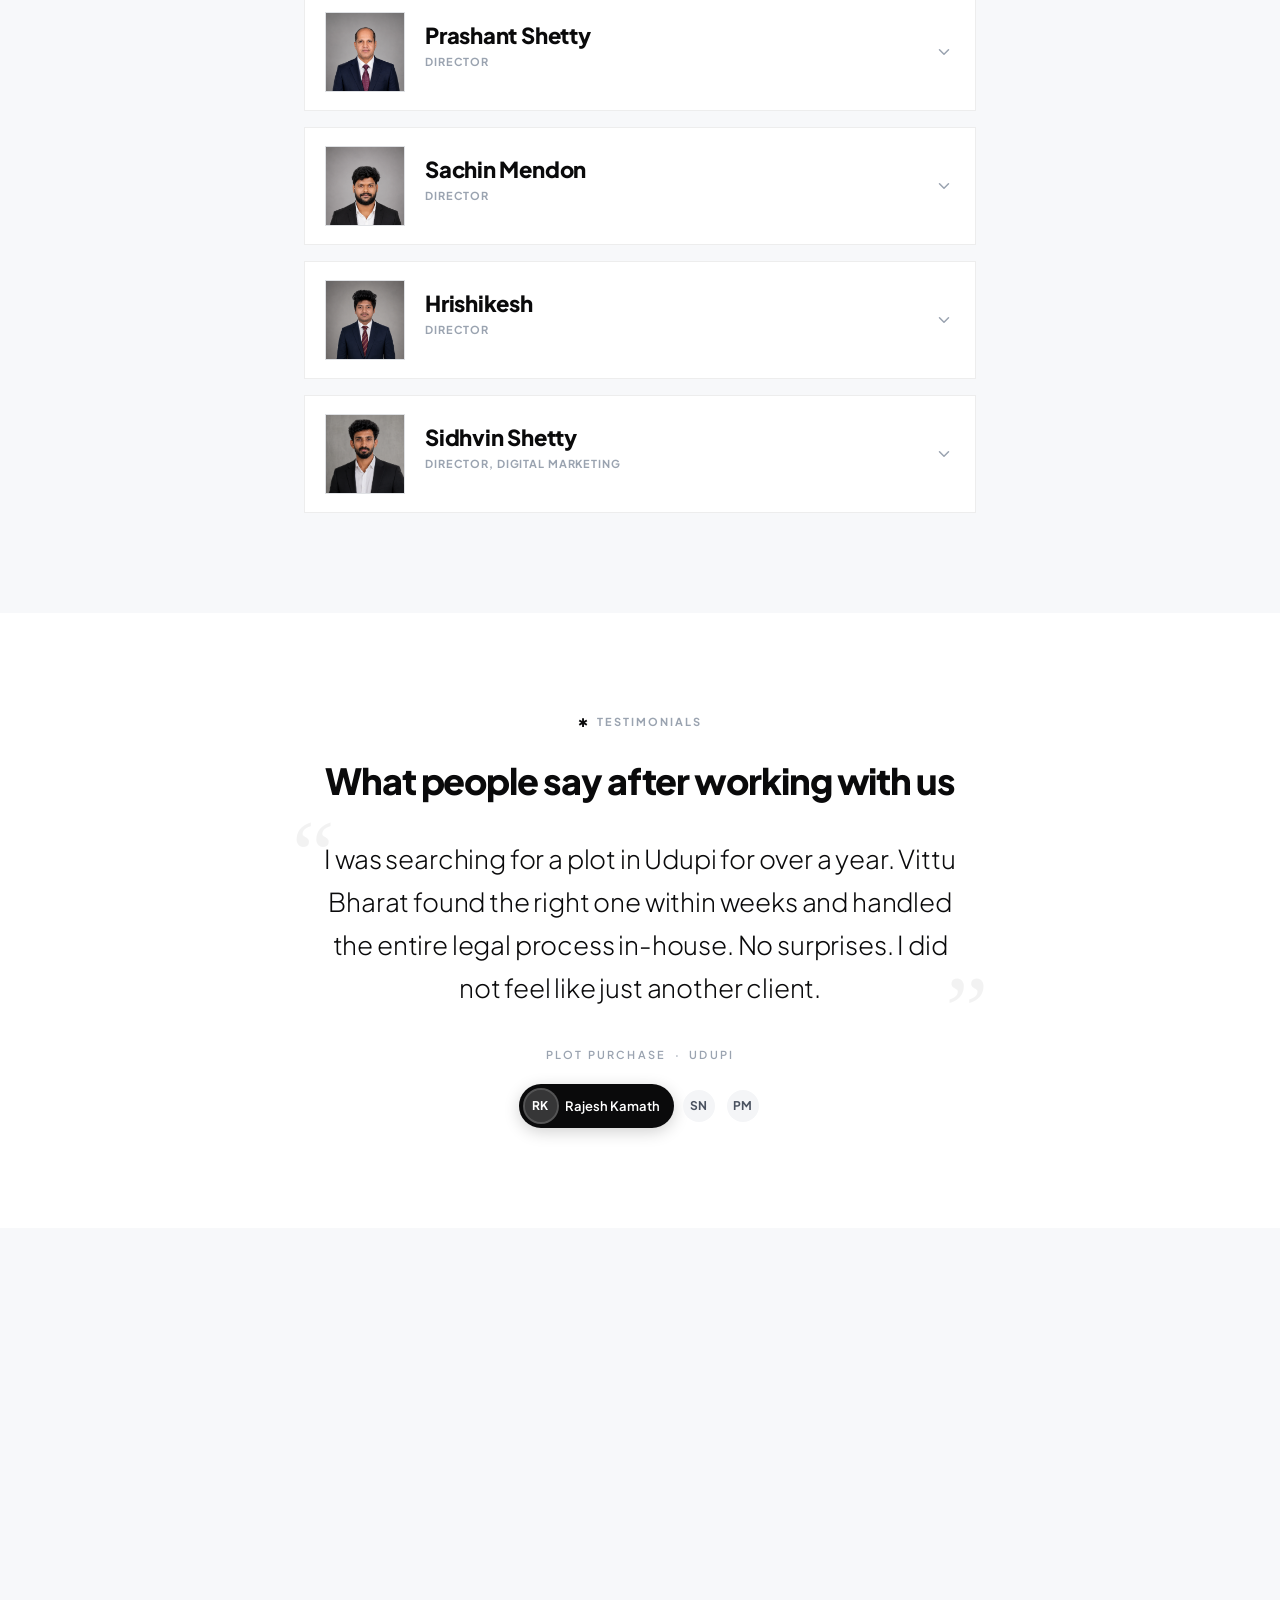
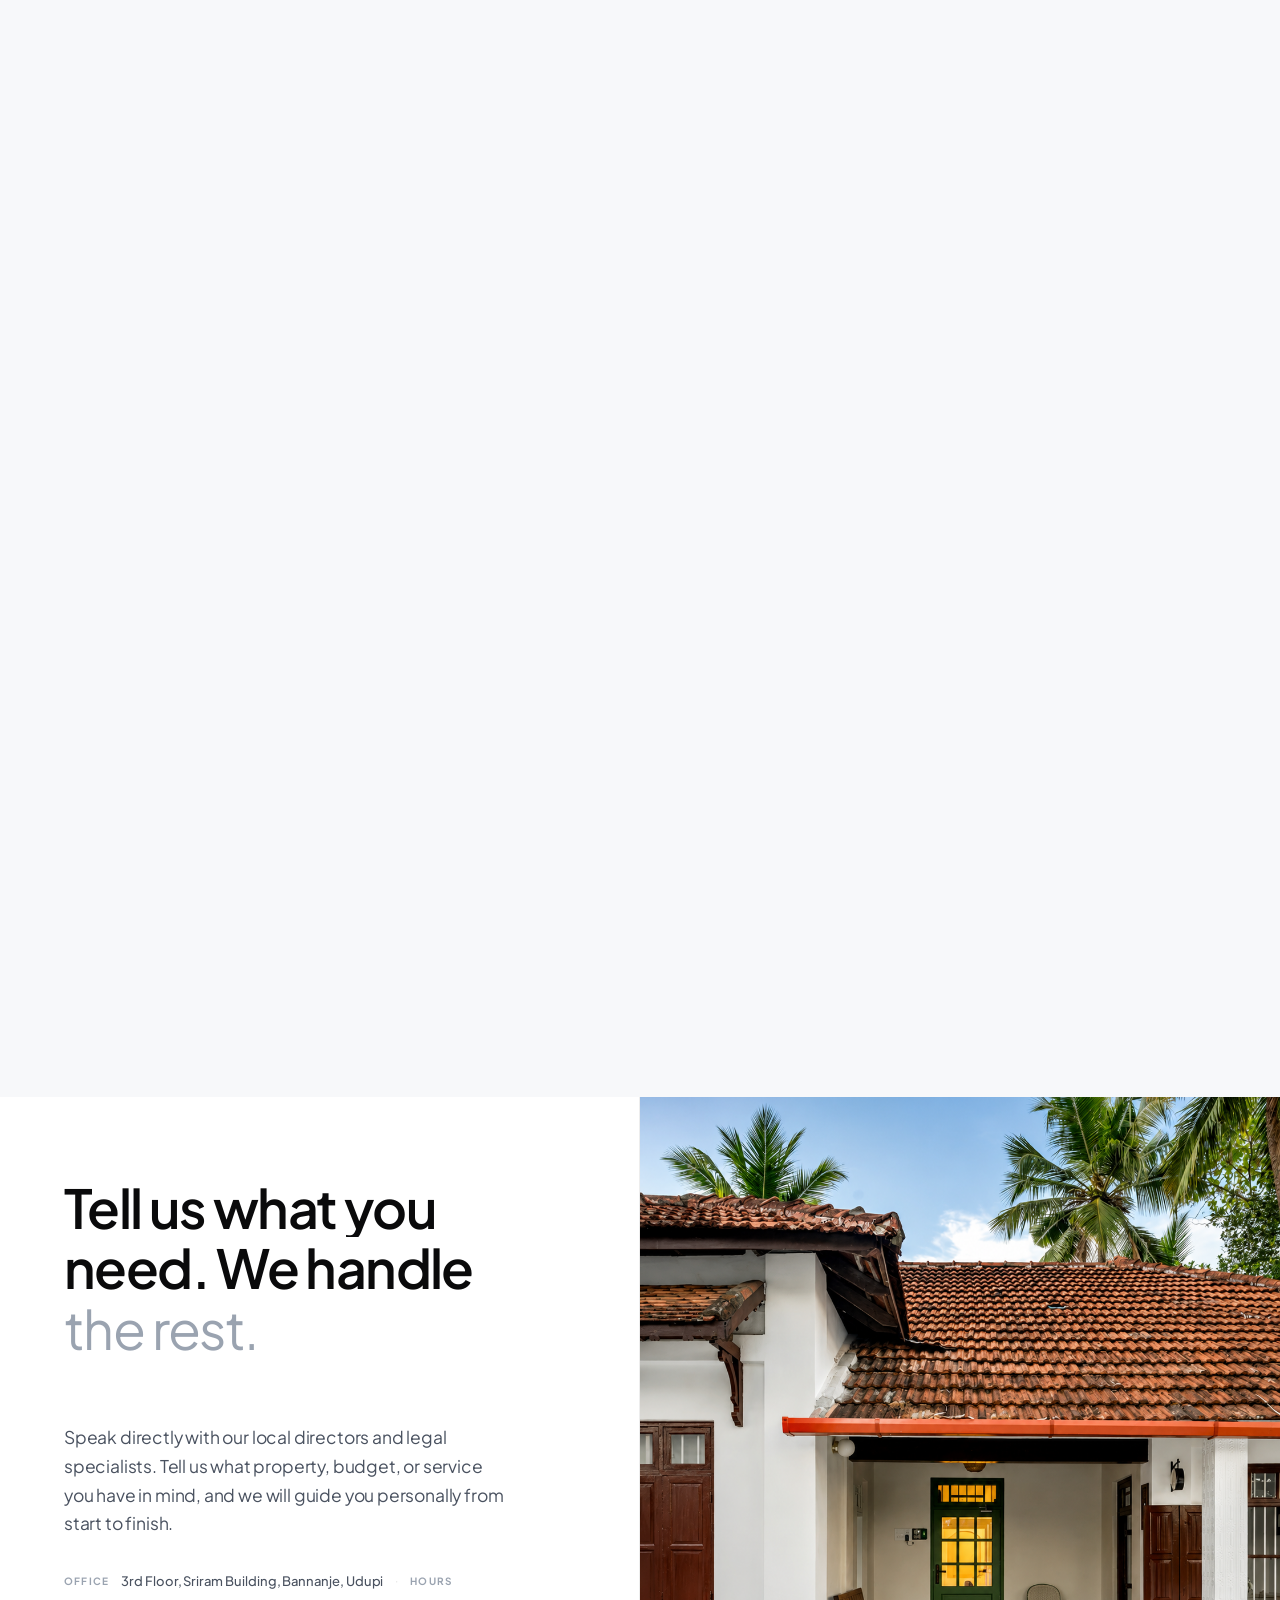
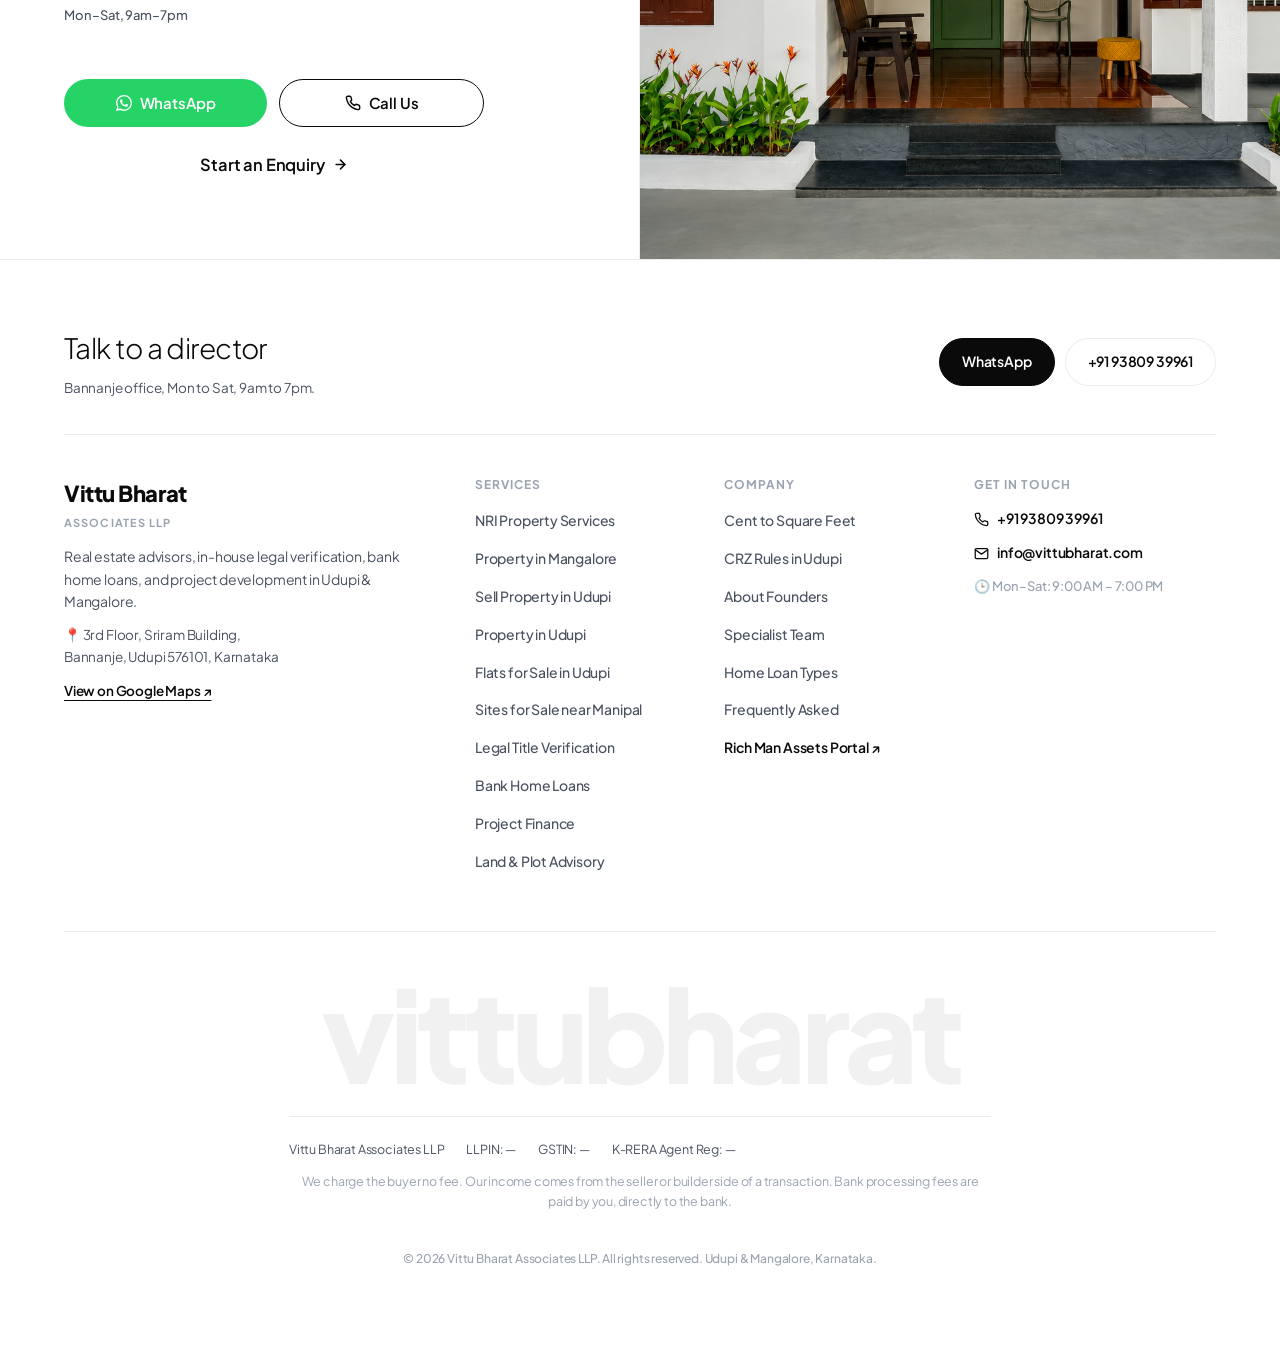
==== commit b5dcc9d0: "SEO month 3: cent to square feet converter Land here is priced per cent and almost nobody outside th" ====
--- a/index.html
+++ b/index.html
@@ -257,6 +257,7 @@
       <a href="sell-property-udupi.html" class="nb-link">Sell Property</a>
       <a href="nri-property-udupi.html" class="nb-link">NRI Property</a>
       <a href="crz-rules-udupi.html" class="nb-link">CRZ Rules</a>
+      <a href="cent-to-square-feet.html" class="nb-link">Cent to Sq Ft</a>
       <a href="property-in-mangalore.html" class="nb-link">Property in Mangalore</a>
       <a href="#leadership" class="nb-link">Our Team</a>
       <a href="#why" class="nb-link">Why Us</a>
@@ -1618,6 +1619,7 @@
           <div class="footer-links-col">
             <p class="footer-col-label">Company</p>
             <nav class="footer-nav">
+              <a href="cent-to-square-feet.html" class="footer-link">Cent to Square Feet</a>
               <a href="crz-rules-udupi.html" class="footer-link">CRZ Rules in Udupi</a>
               <a href="about.html" class="footer-link">About Founders</a>
               <a href="#team" class="footer-link">Specialist Team</a>
--- a/style.css
+++ b/style.css
@@ -8495,3 +8495,122 @@
     font-size: 11.5px;
   }
 }
+
+/* ---------- Cent converter (Month 3 SEO) ---------- */
+.cv {
+  margin: 28px 0 0;
+  padding: 24px;
+  background: var(--surface);
+  border: 1px solid var(--border);
+  border-radius: var(--radius-card);
+  box-shadow: var(--shadow-sm);
+  max-width: 560px;
+}
+
+.cv-row {
+  display: flex;
+  align-items: center;
+  gap: 14px;
+  margin-bottom: 14px;
+}
+
+.cv-label {
+  flex: none;
+  width: 68px;
+  font-size: 12px;
+  font-weight: 600;
+  letter-spacing: 0.08em;
+  text-transform: uppercase;
+  color: var(--text-muted);
+}
+
+.cv-input {
+  flex: 1;
+  min-width: 0;
+  padding: 12px 14px;
+  font: inherit;
+  font-size: 16px;
+  color: var(--text);
+  background: var(--bg);
+  border: 1px solid var(--border-2);
+  border-radius: var(--radius-input);
+}
+
+.cv-input:focus-visible {
+  outline: 2px solid var(--text);
+  outline-offset: 1px;
+}
+
+.cv-select {
+  cursor: pointer;
+}
+
+.cv-out {
+  display: block;
+  margin-top: 18px;
+  padding-top: 18px;
+  border-top: 1px solid var(--border);
+}
+
+.cv-out-head {
+  margin: 0 0 12px;
+  font-size: 12px;
+  font-weight: 600;
+  letter-spacing: 0.08em;
+  text-transform: uppercase;
+  color: var(--text-muted);
+}
+
+.cv-out-row {
+  display: flex;
+  align-items: baseline;
+  justify-content: space-between;
+  gap: 16px;
+  padding: 8px 0;
+  border-bottom: 1px solid var(--border);
+}
+
+.cv-out-row:last-child {
+  border-bottom: none;
+}
+
+.cv-out-val {
+  font-size: 19px;
+  font-weight: 700;
+  letter-spacing: -0.02em;
+  font-variant-numeric: tabular-nums;
+  color: var(--text);
+}
+
+.cv-out-unit {
+  font-size: 14px;
+  color: var(--text-2);
+}
+
+.cv-out-empty {
+  font-size: 14px;
+  color: var(--text-muted);
+}
+
+.cv-note {
+  margin: 16px 0 0;
+  font-size: 12.5px;
+  line-height: 1.6;
+  color: var(--text-muted);
+}
+
+@media (max-width: 560px) {
+  .cv {
+    padding: 18px;
+  }
+
+  .cv-row {
+    flex-direction: column;
+    align-items: stretch;
+    gap: 6px;
+  }
+
+  .cv-label {
+    width: auto;
+  }
+}
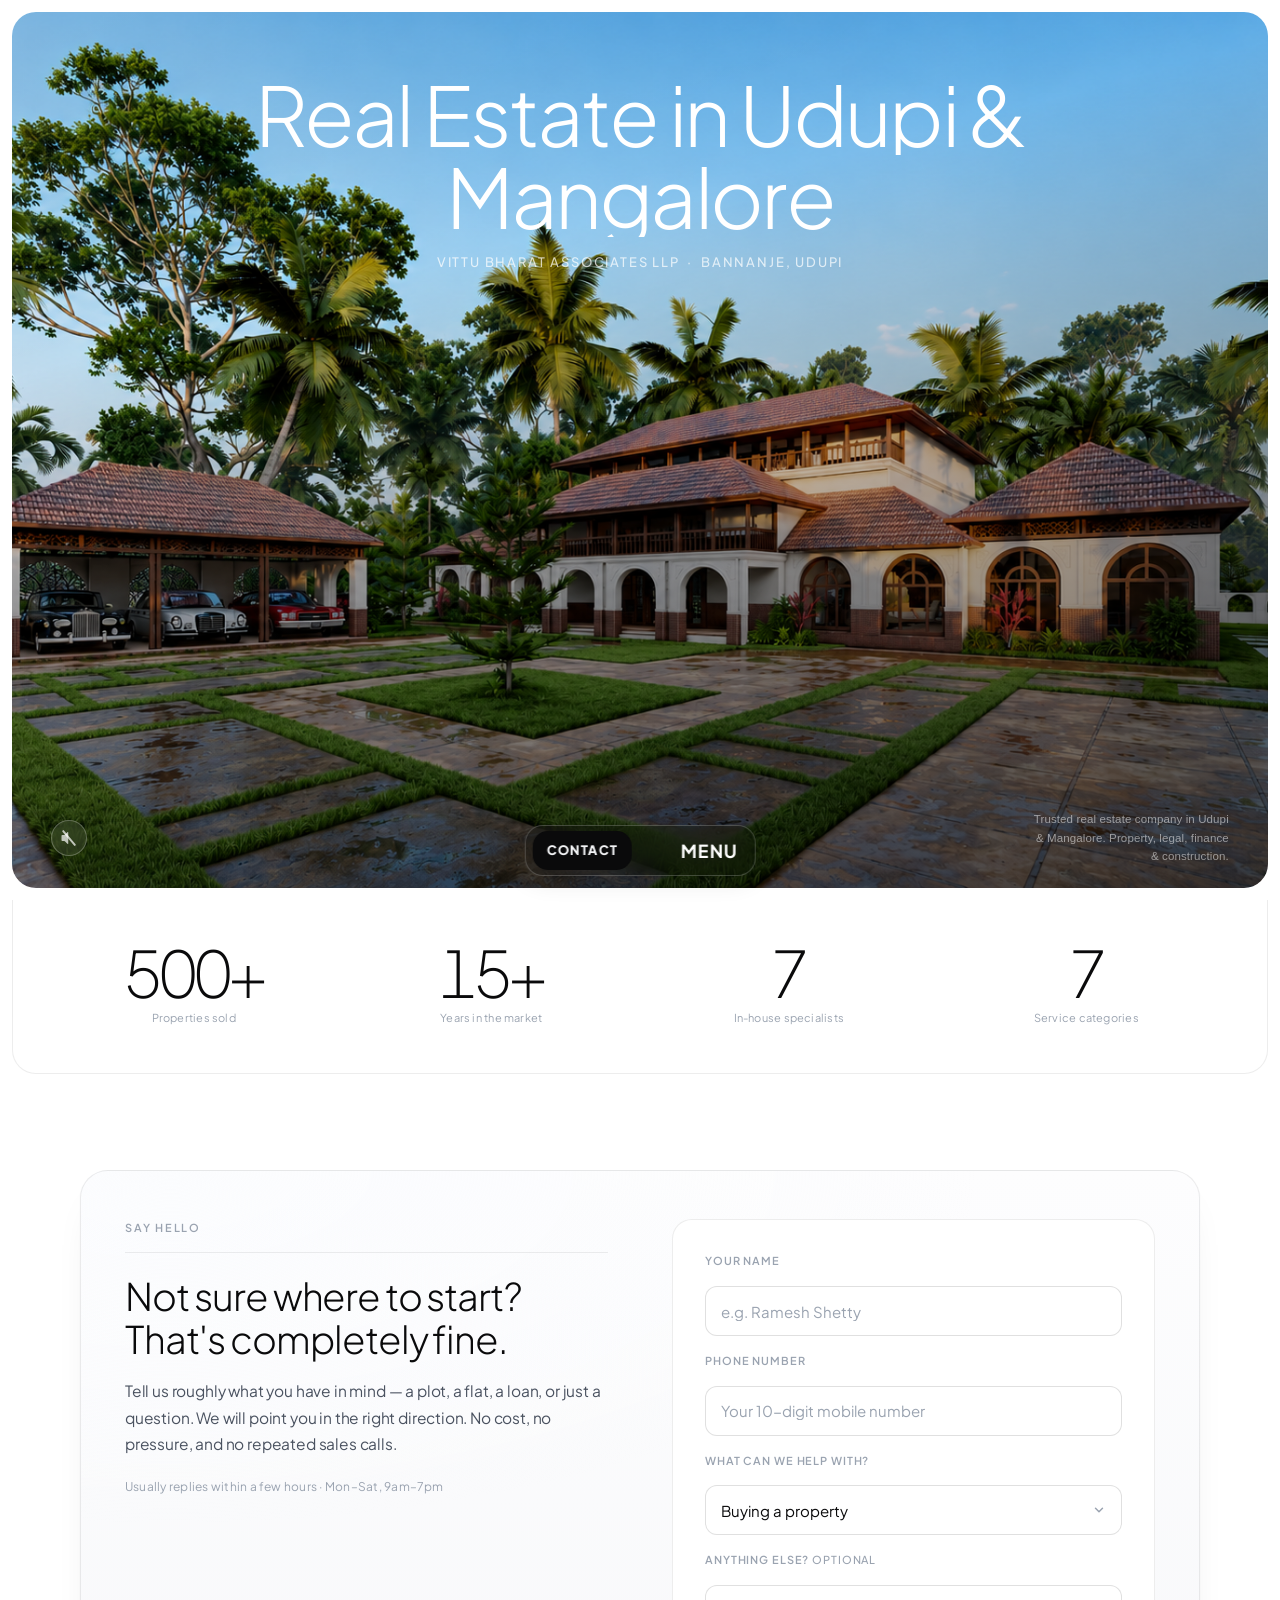
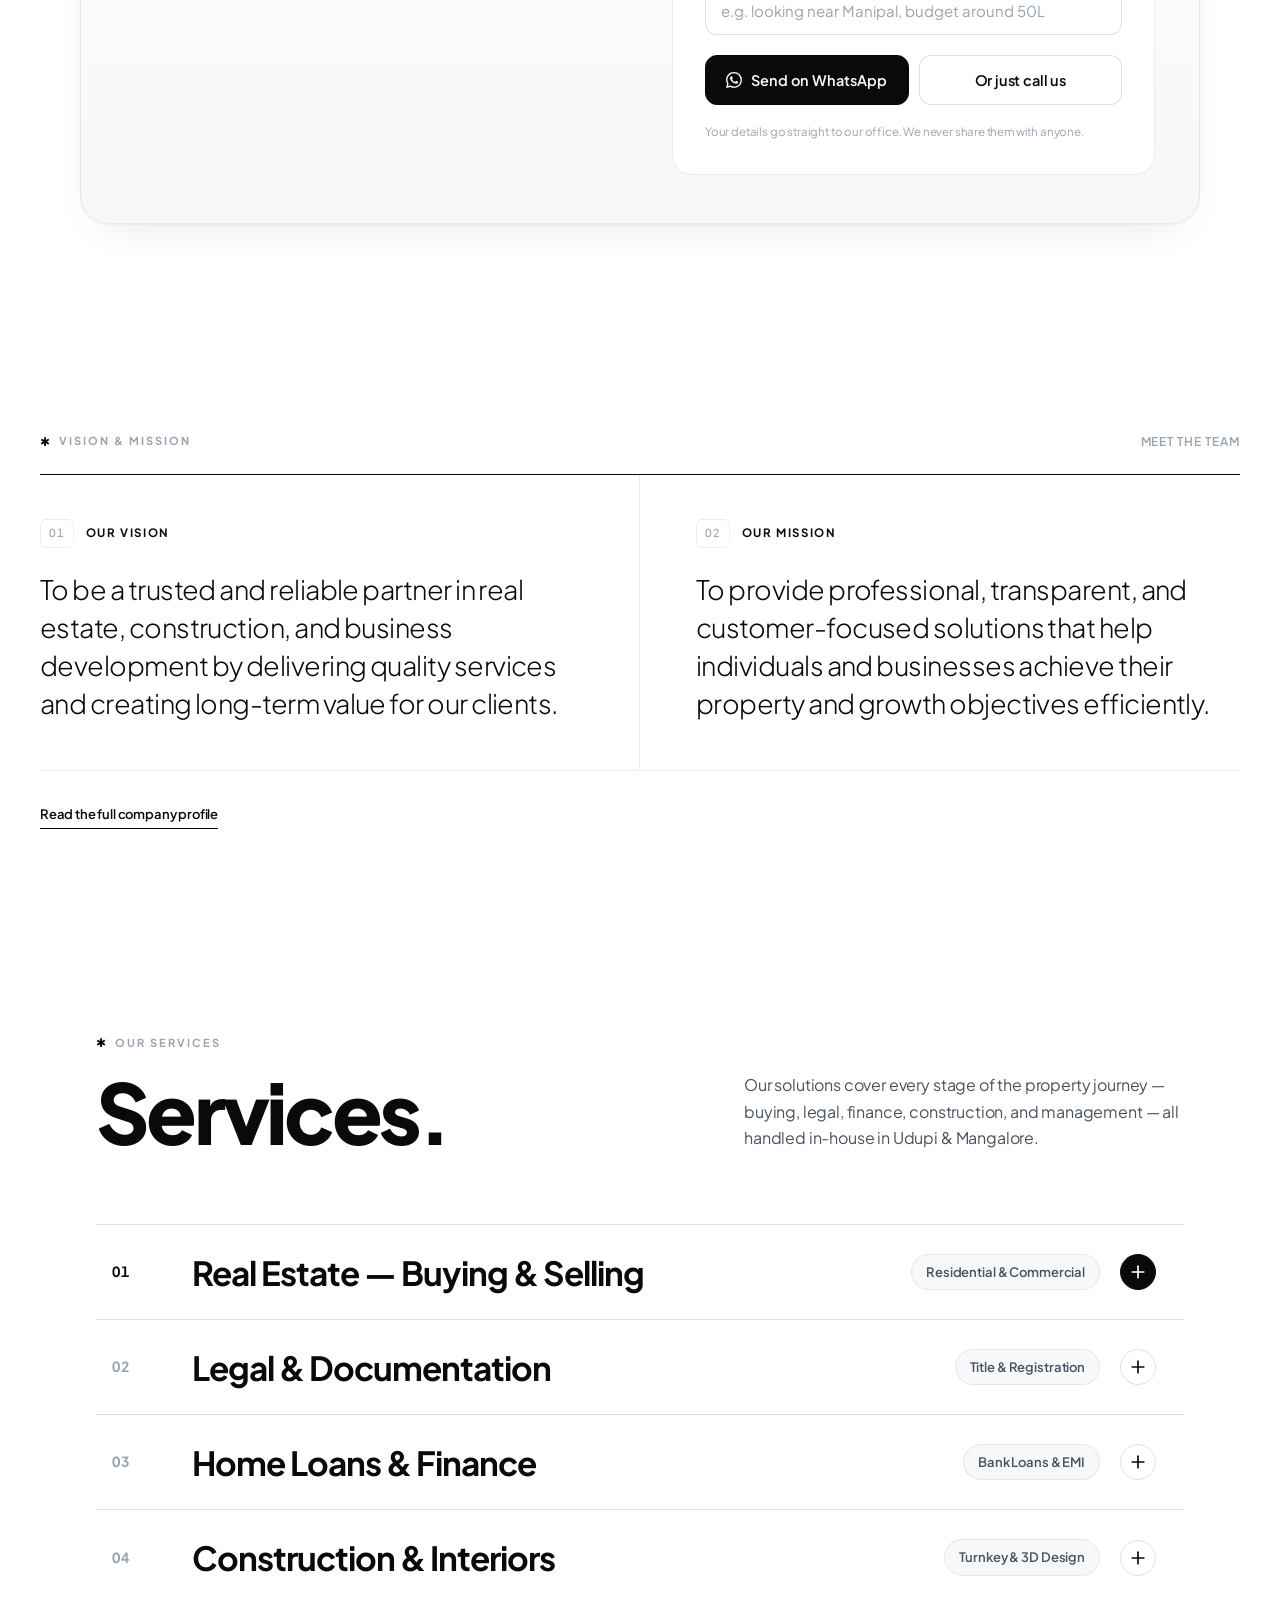
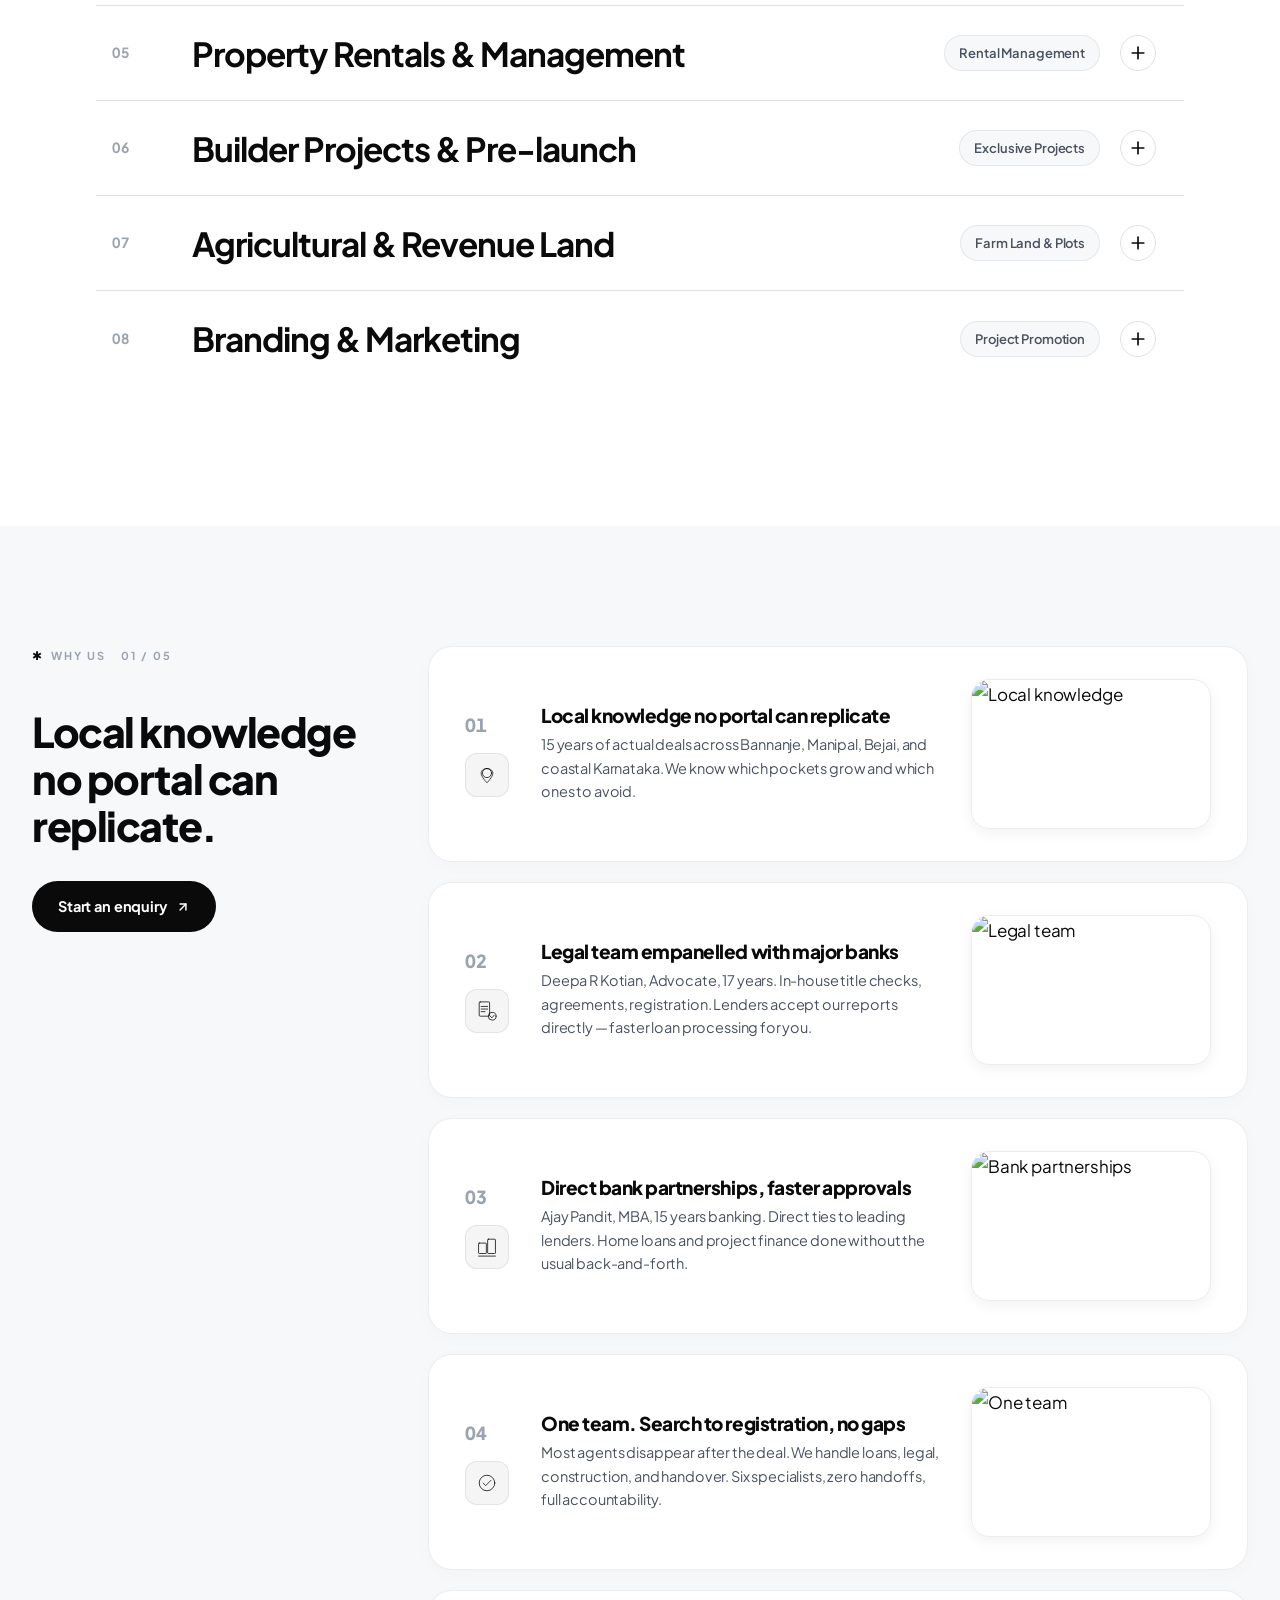
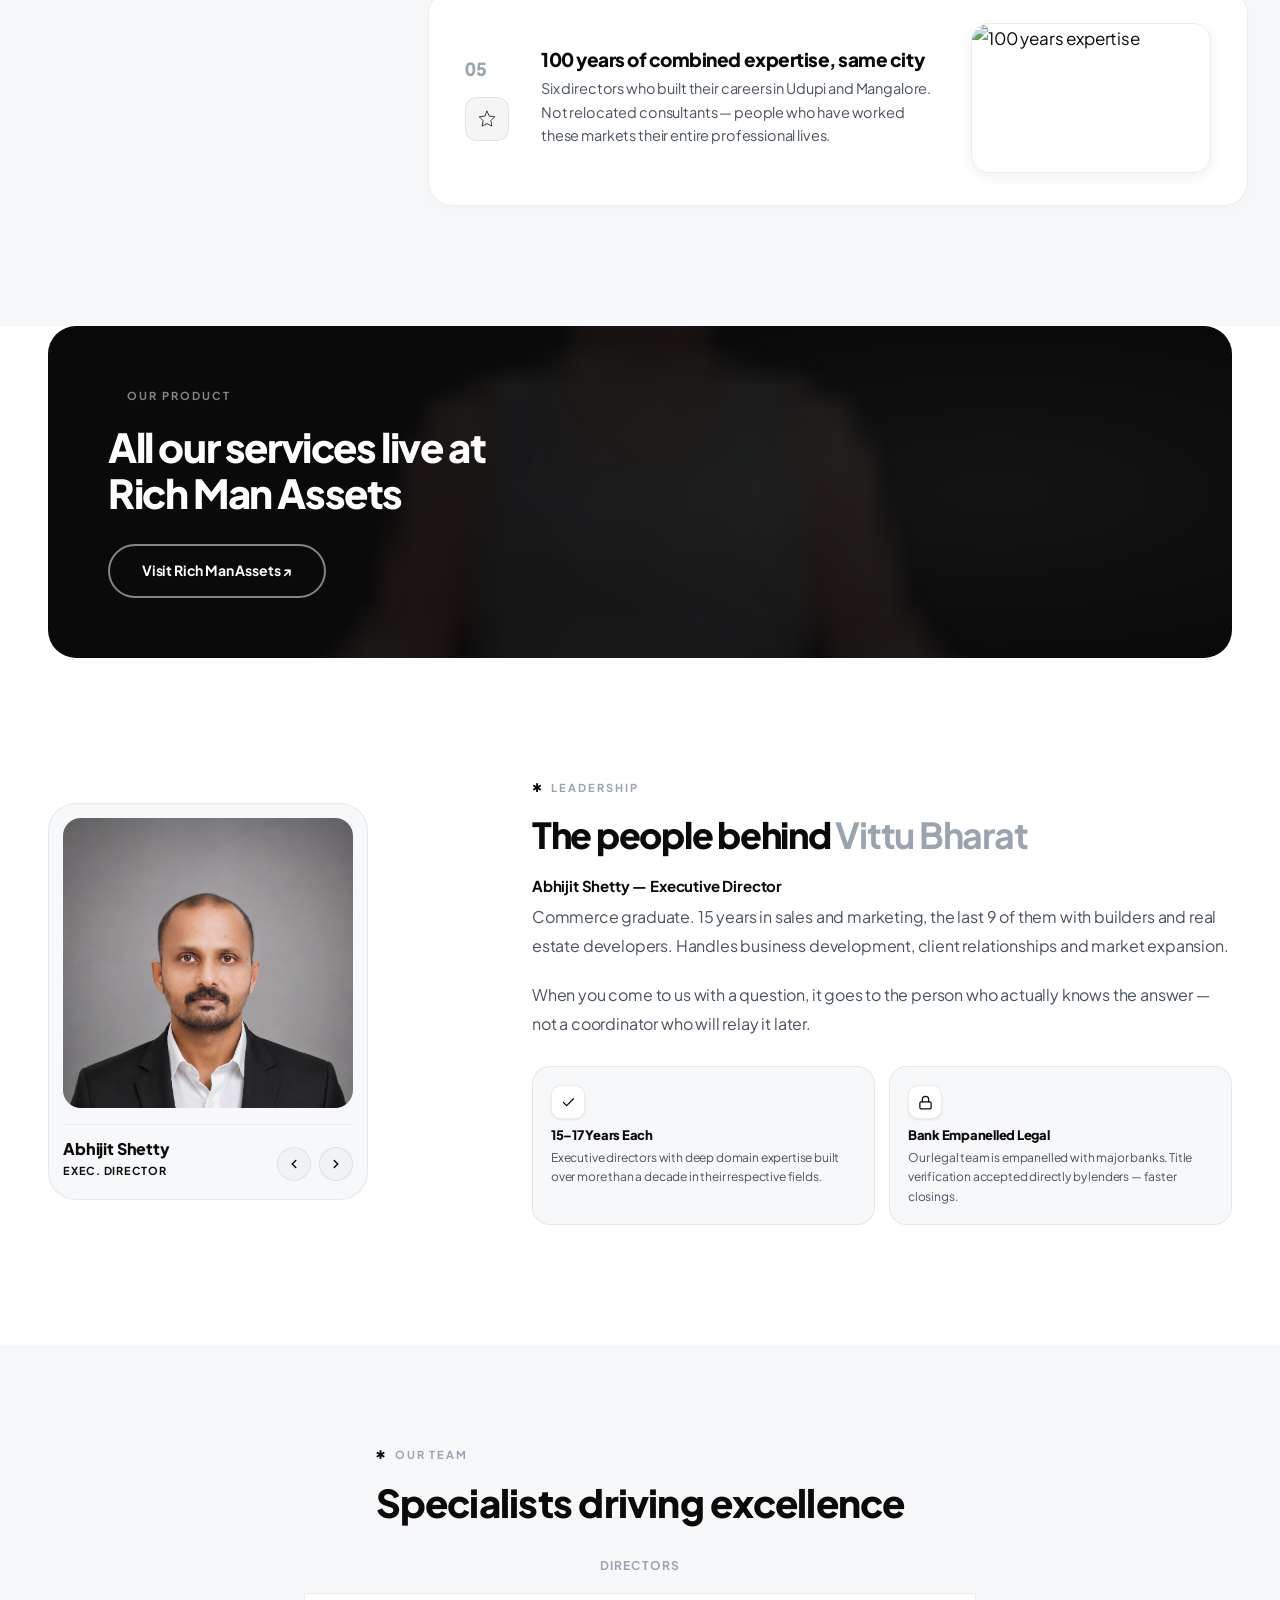
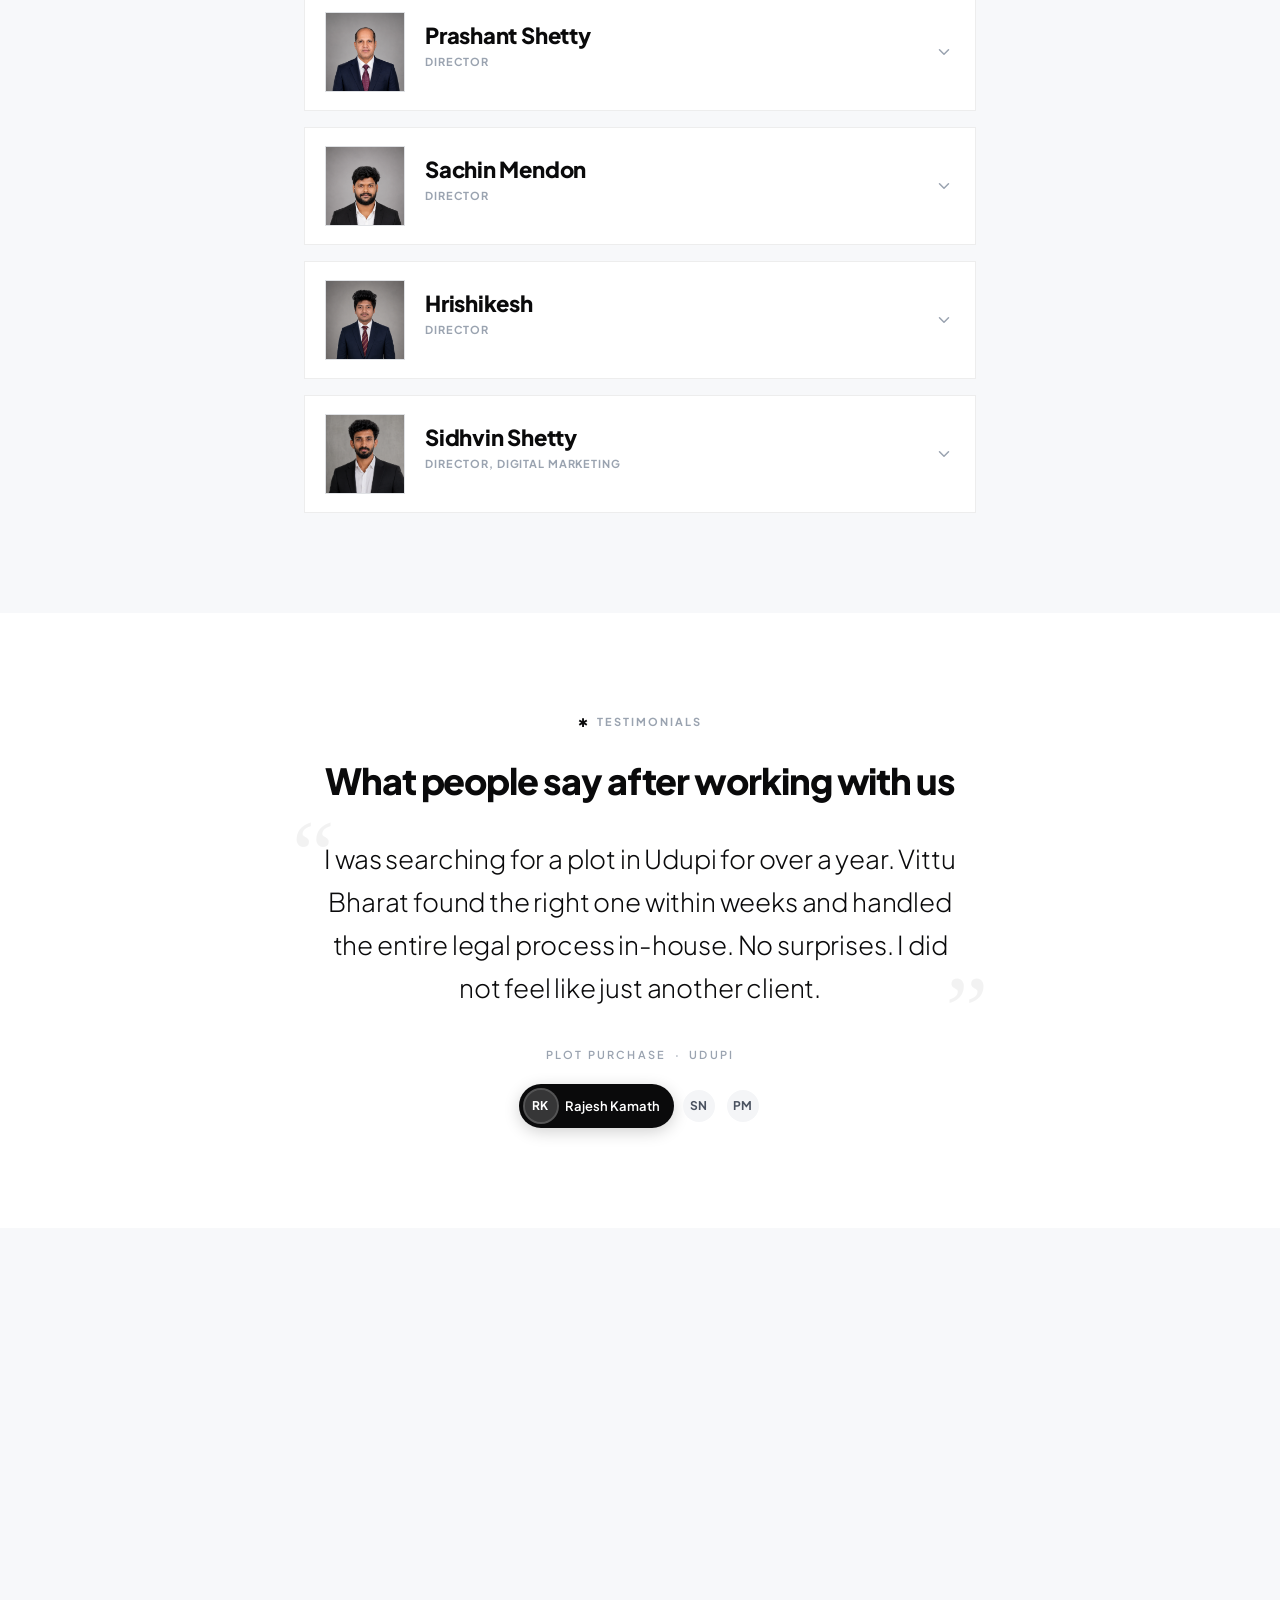
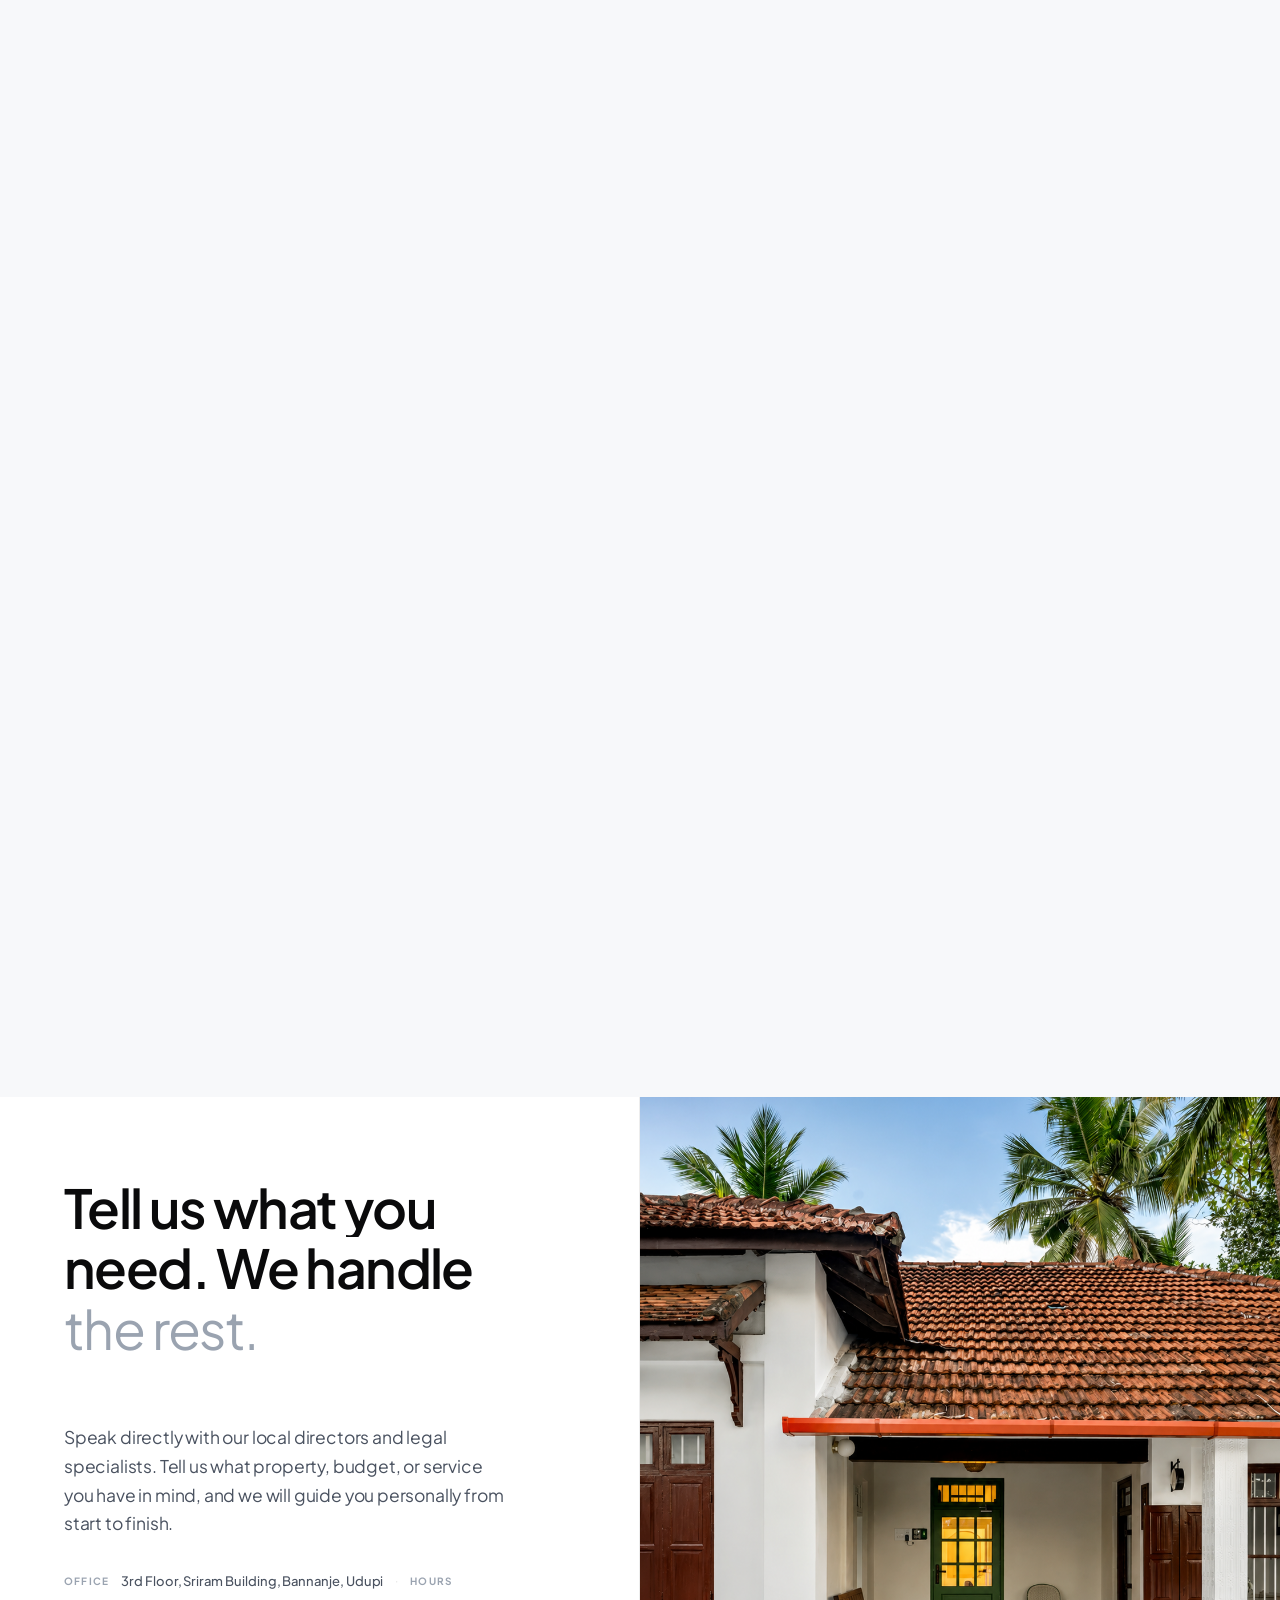
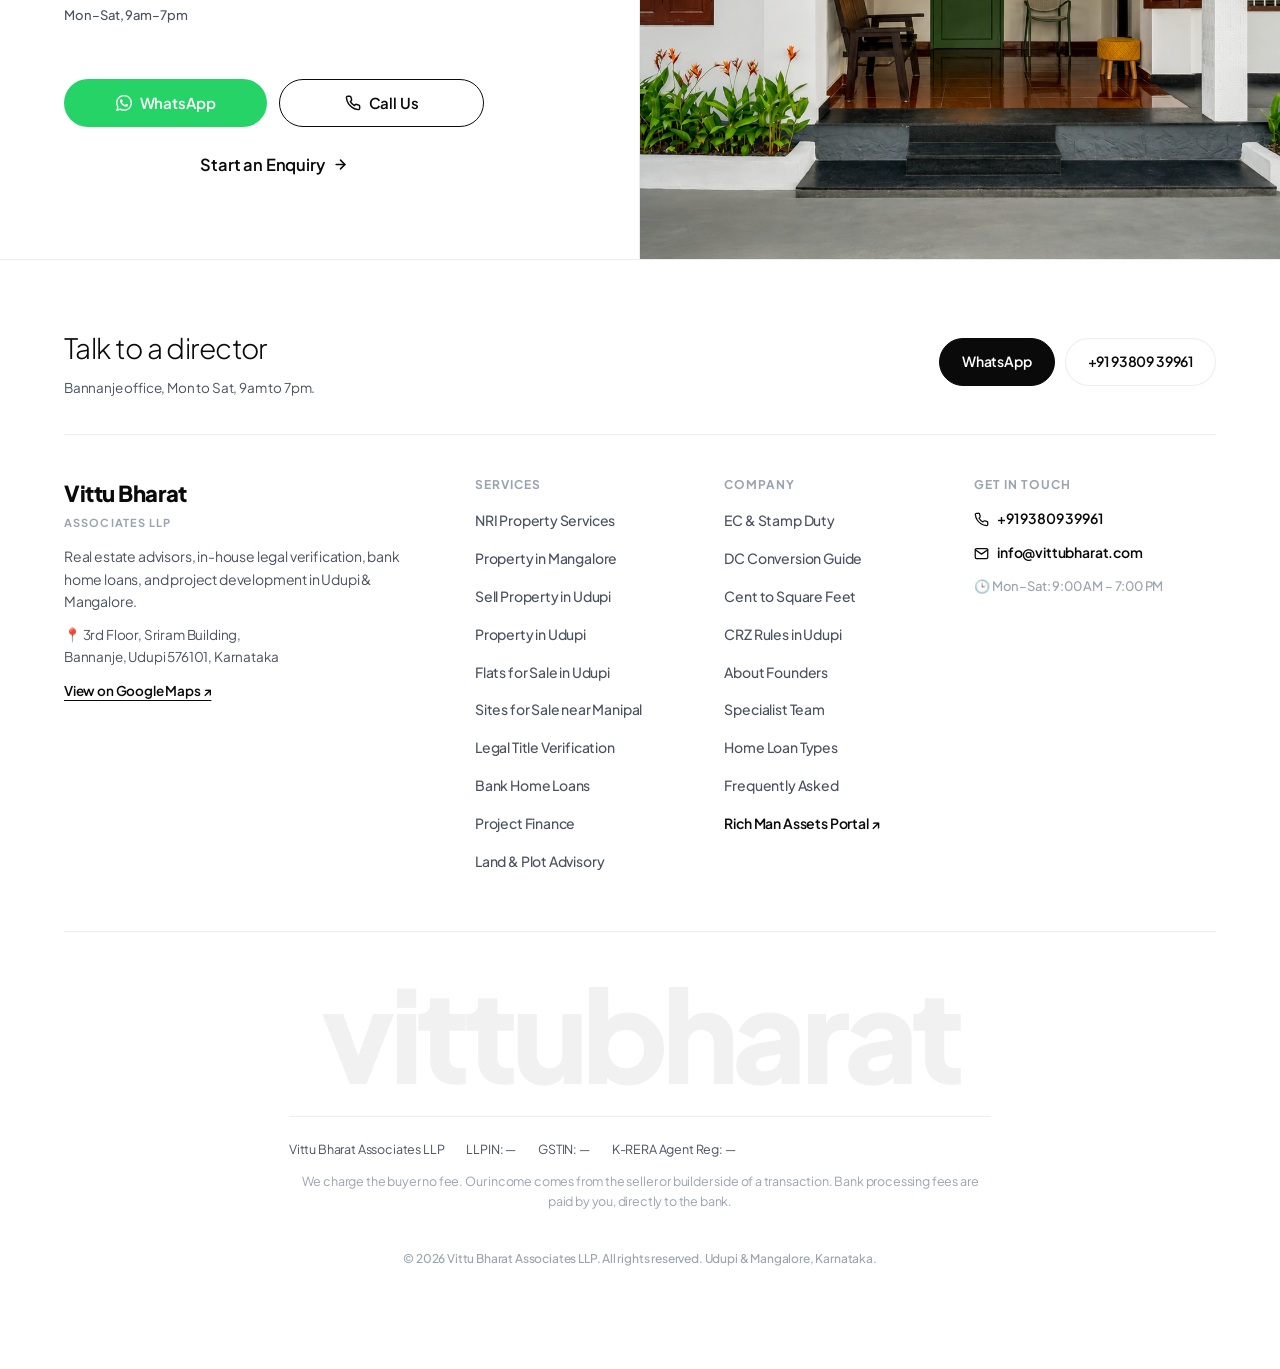
==== commit 3839d885: "SEO month 3: DC conversion and encumbrance certificate guides Completes the legal hub. Both topics a" ====
--- a/index.html
+++ b/index.html
@@ -257,6 +257,8 @@
       <a href="sell-property-udupi.html" class="nb-link">Sell Property</a>
       <a href="nri-property-udupi.html" class="nb-link">NRI Property</a>
       <a href="crz-rules-udupi.html" class="nb-link">CRZ Rules</a>
+      <a href="dc-conversion-udupi.html" class="nb-link">DC Conversion</a>
+      <a href="encumbrance-certificate-stamp-duty-karnataka.html" class="nb-link">EC &amp; Stamp Duty</a>
       <a href="cent-to-square-feet.html" class="nb-link">Cent to Sq Ft</a>
       <a href="property-in-mangalore.html" class="nb-link">Property in Mangalore</a>
       <a href="#leadership" class="nb-link">Our Team</a>
@@ -1619,6 +1621,8 @@
           <div class="footer-links-col">
             <p class="footer-col-label">Company</p>
             <nav class="footer-nav">
+              <a href="encumbrance-certificate-stamp-duty-karnataka.html" class="footer-link">EC &amp; Stamp Duty</a>
+              <a href="dc-conversion-udupi.html" class="footer-link">DC Conversion Guide</a>
               <a href="cent-to-square-feet.html" class="footer-link">Cent to Square Feet</a>
               <a href="crz-rules-udupi.html" class="footer-link">CRZ Rules in Udupi</a>
               <a href="about.html" class="footer-link">About Founders</a>
